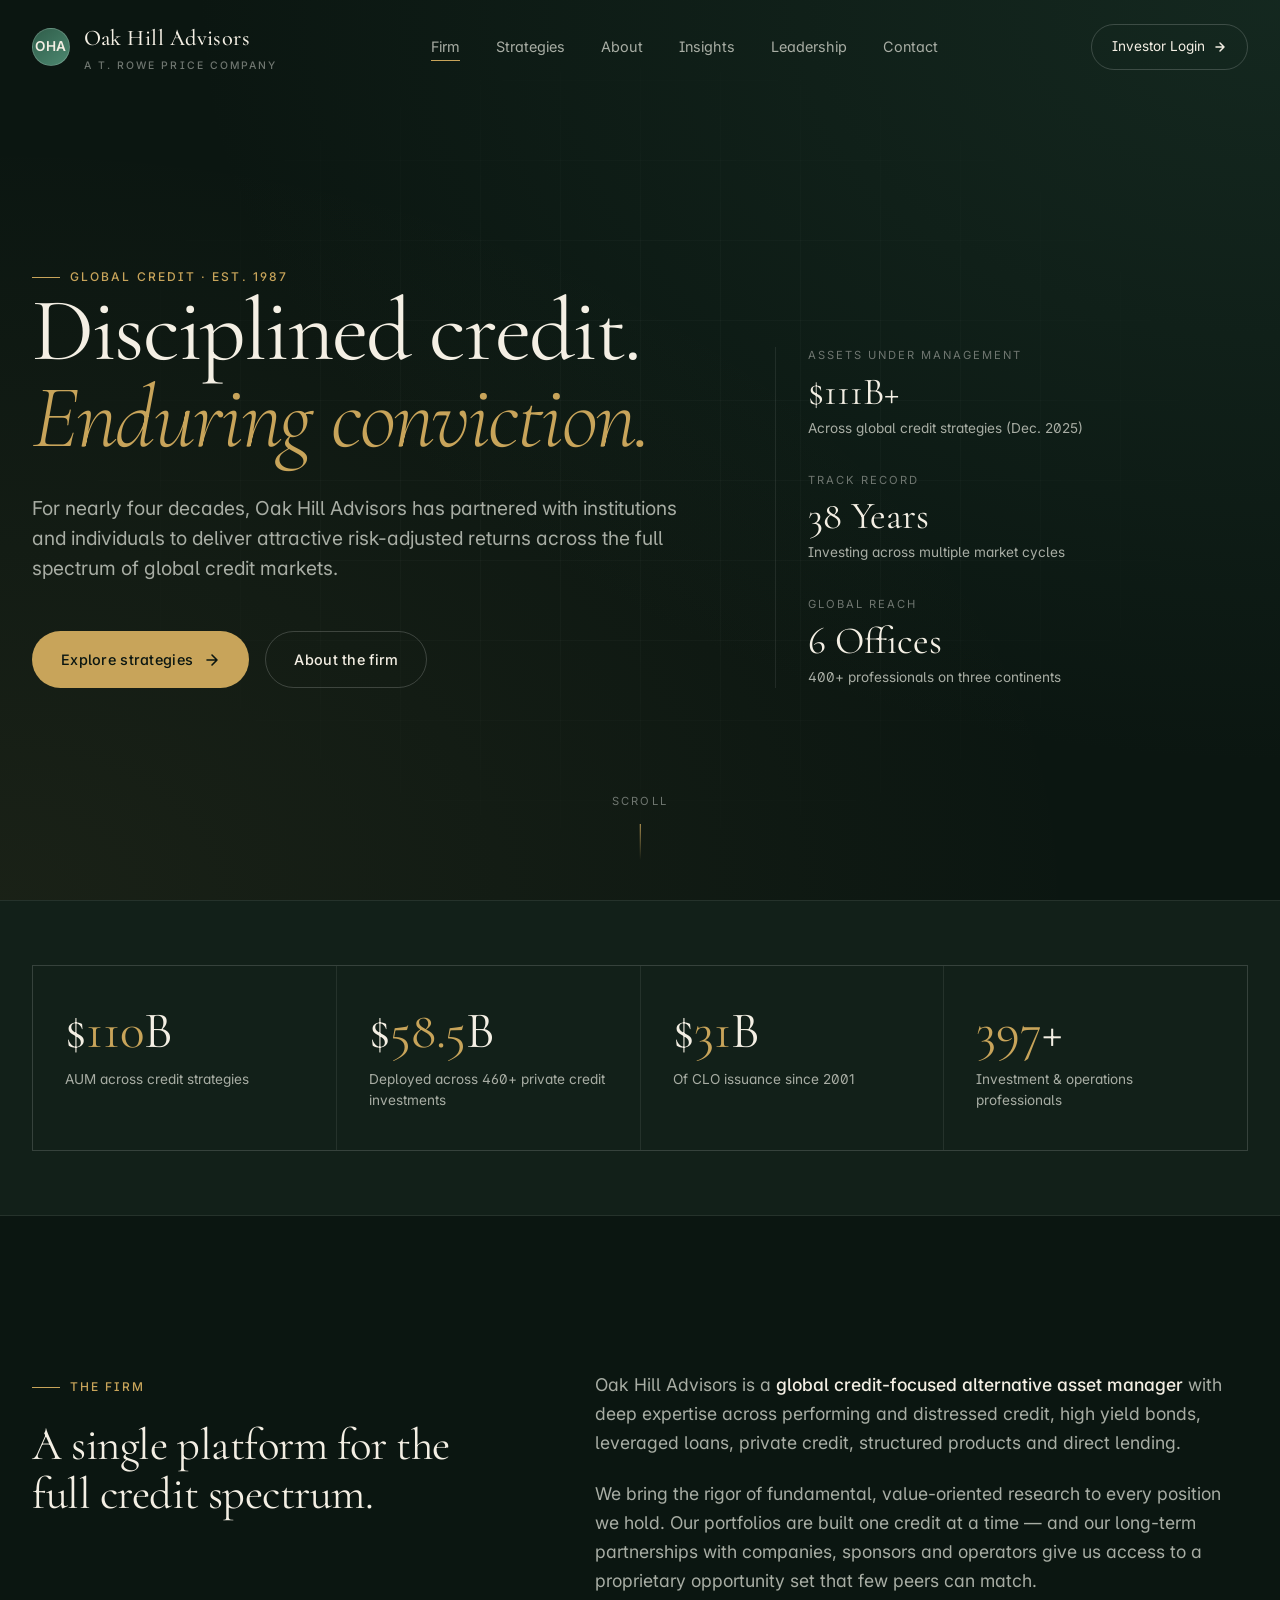
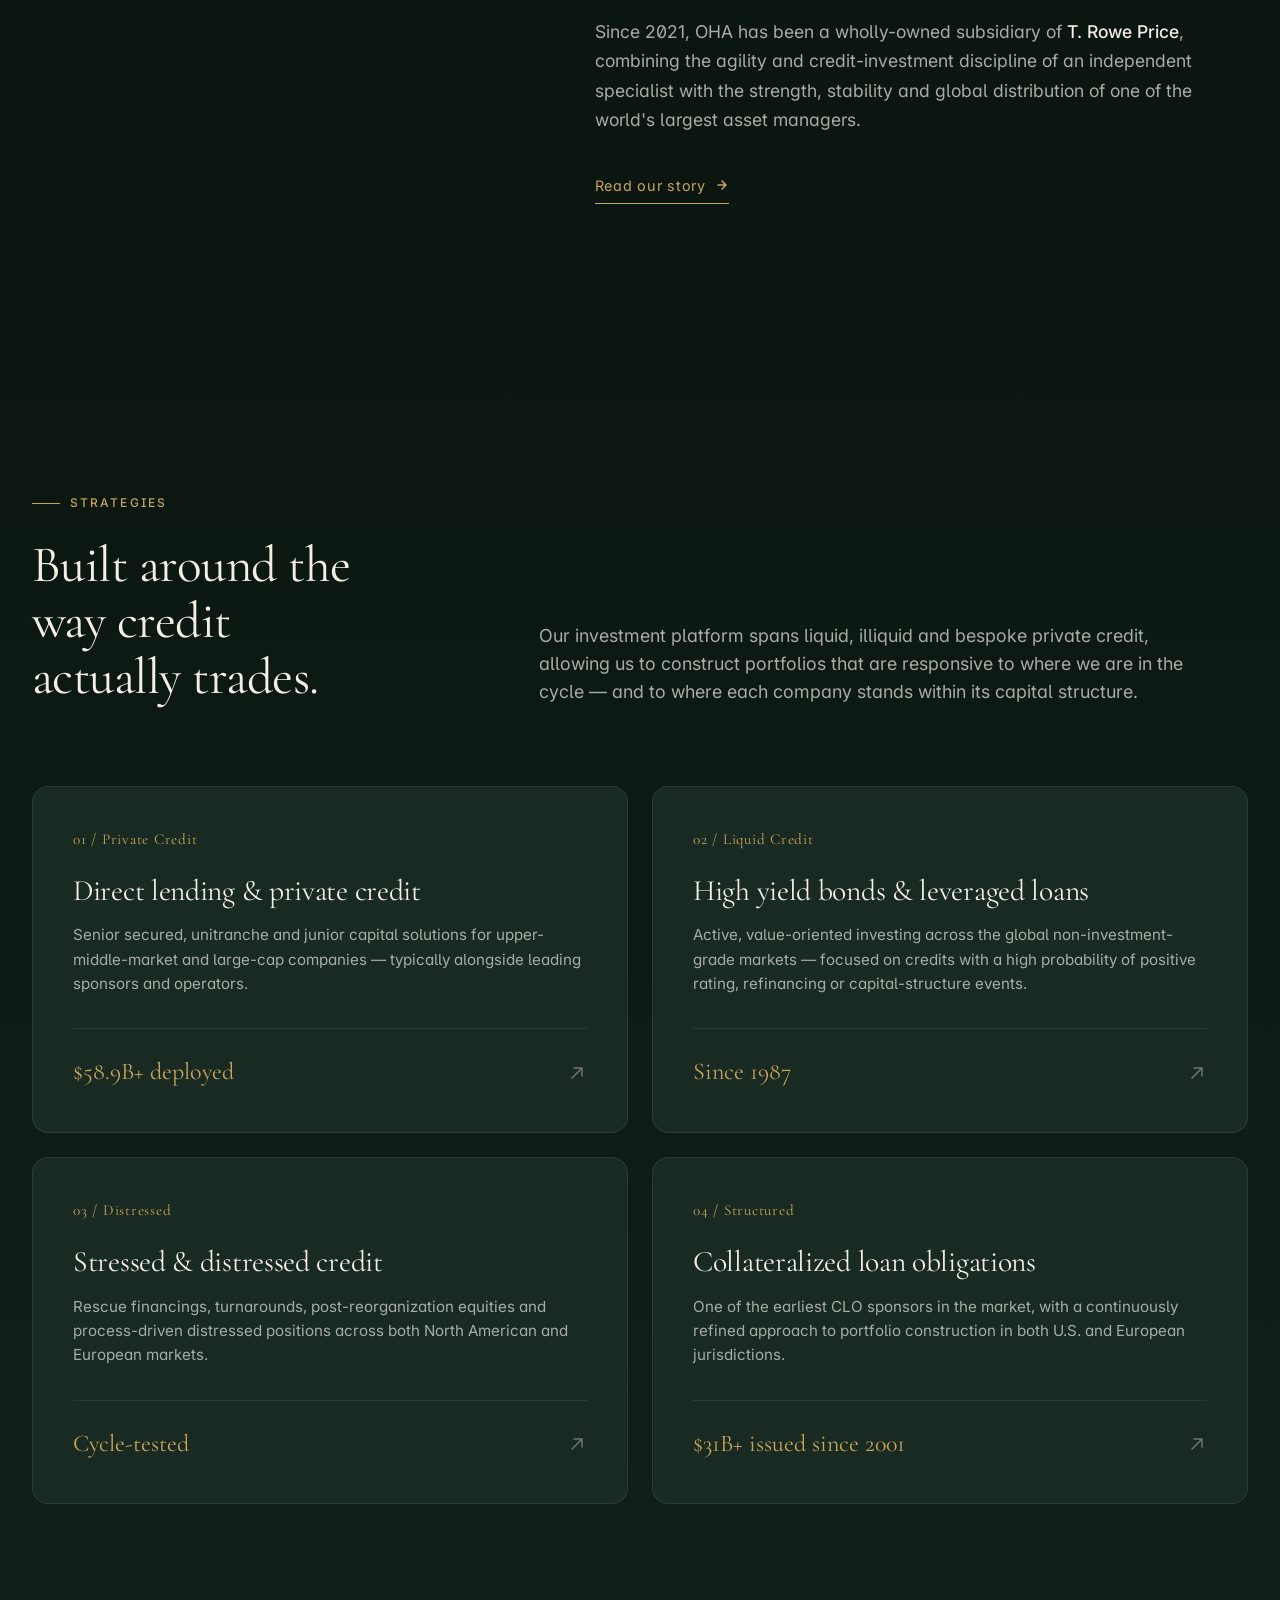
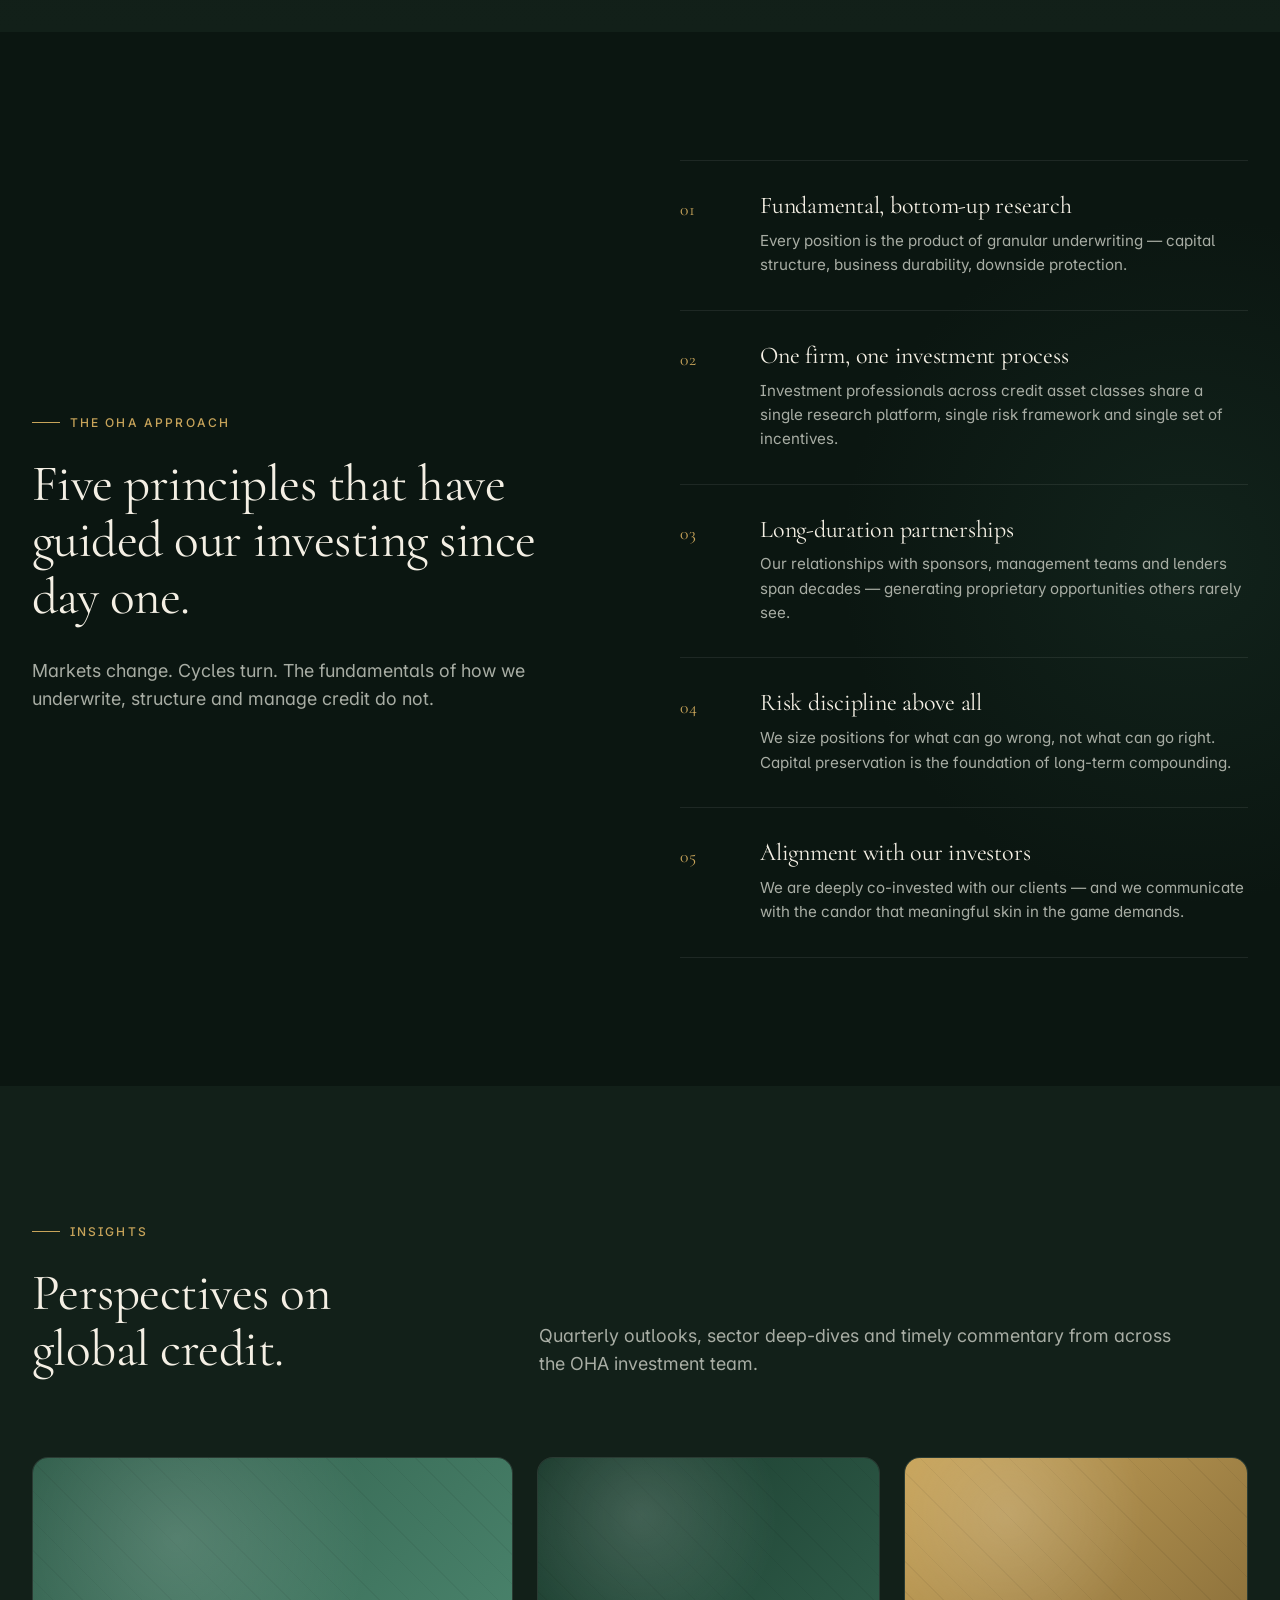
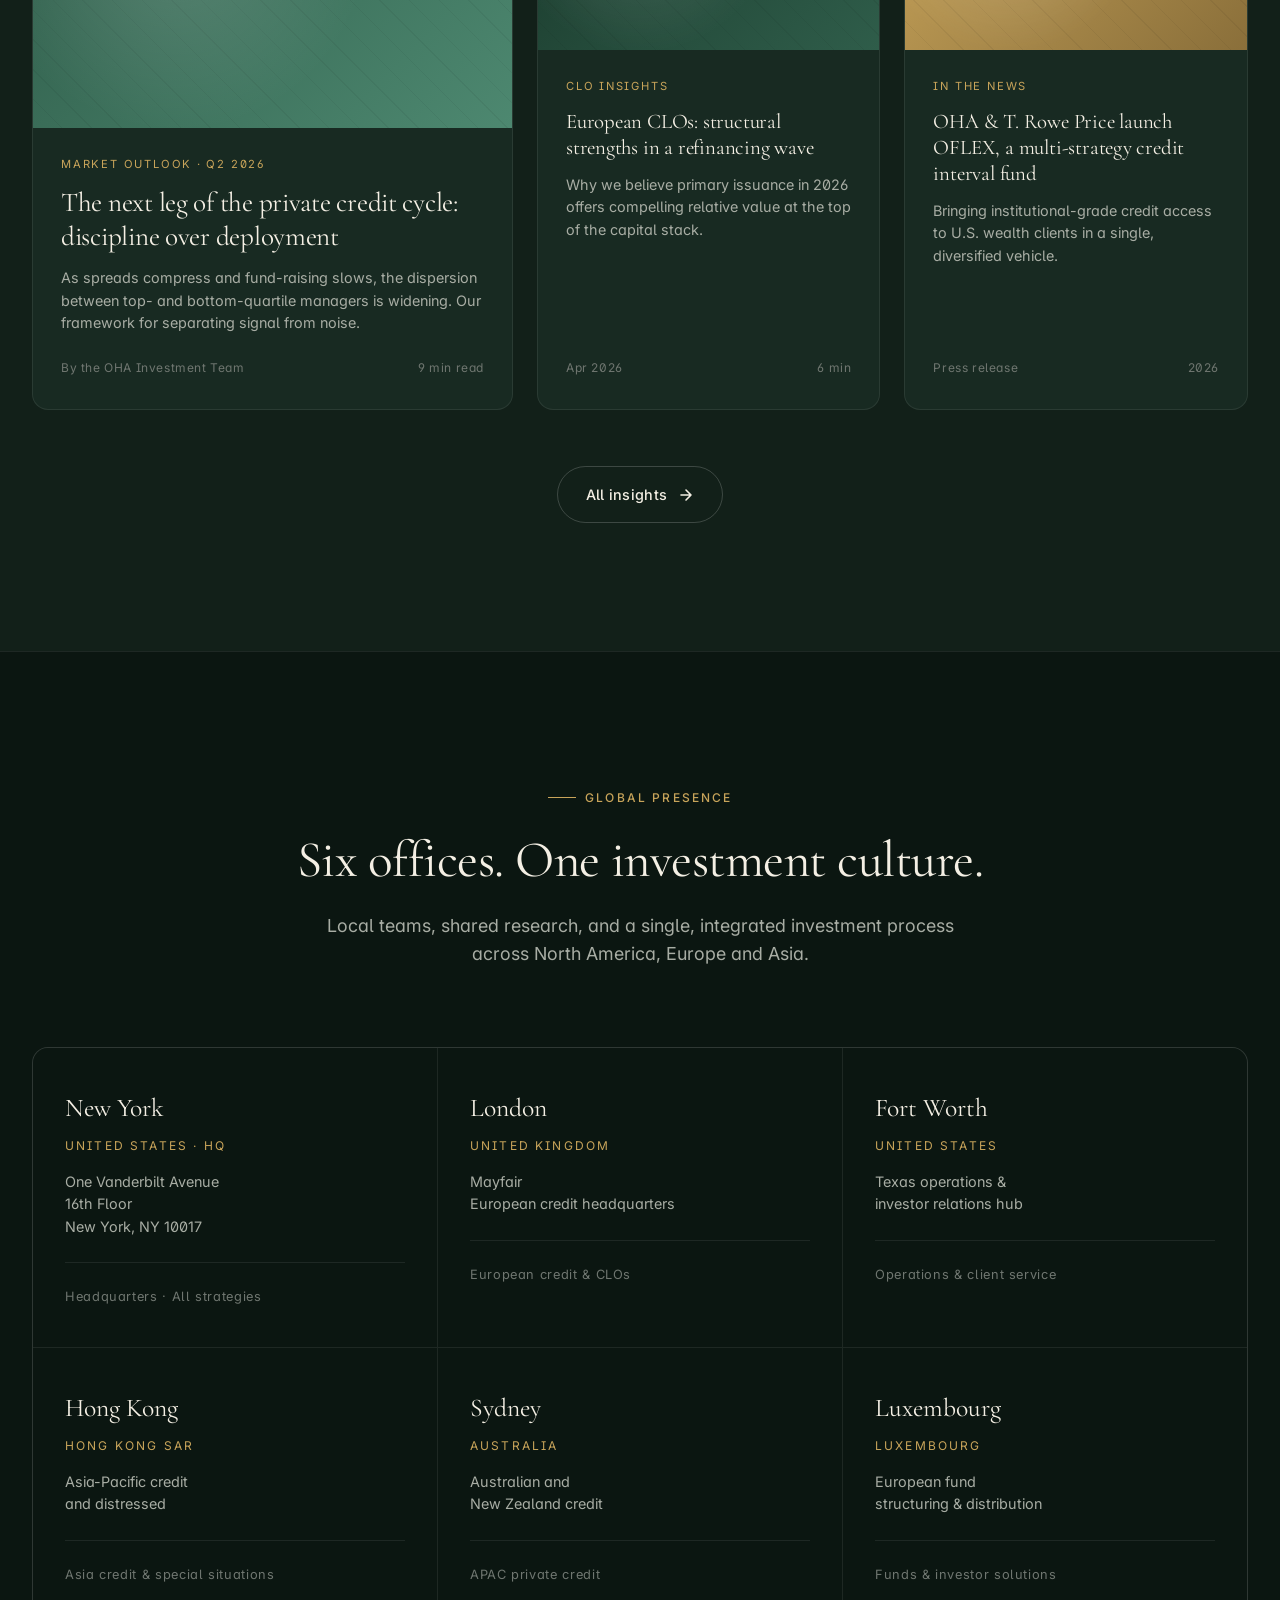
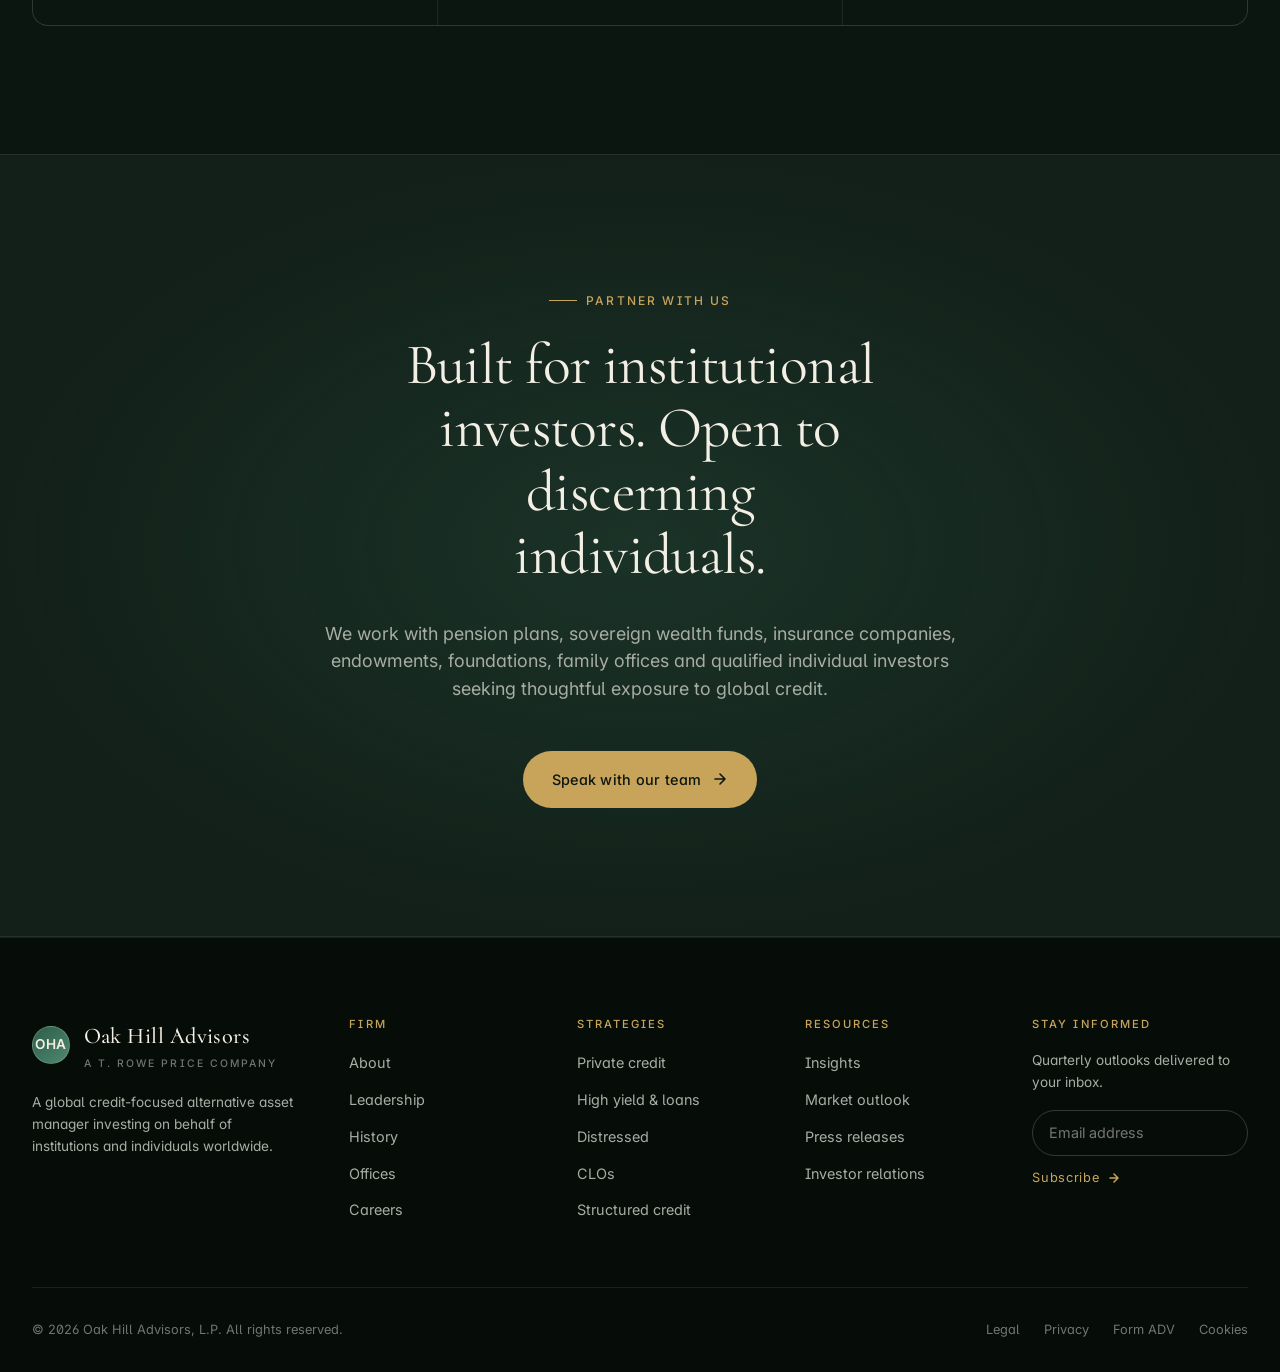
==== index.html @ a0505df0 "Redesign Oak Hill Advisors marketing site Concept redesign of oakhilladvisors.com benchmarked agains" ====
<!doctype html>
<html lang="en">
<head>
  <meta charset="utf-8" />
  <meta name="viewport" content="width=device-width, initial-scale=1" />
  <title>Oak Hill Advisors — A Global Credit-Focused Alternative Asset Manager</title>
  <meta name="description" content="Oak Hill Advisors is a leading global credit-focused alternative asset manager with $111B AUM and 35+ years of experience across private credit, high yield, leveraged loans, distressed debt and CLOs." />
  <meta name="theme-color" content="#0b1611" />

  <link rel="preconnect" href="https://fonts.googleapis.com" />
  <link rel="preconnect" href="https://fonts.gstatic.com" crossorigin />
  <link href="https://fonts.googleapis.com/css2?family=Cormorant+Garamond:ital,wght@0,300;0,400;0,500;1,300;1,400&family=Inter:wght@300;400;500;600&display=swap" rel="stylesheet" />
  <link rel="stylesheet" href="assets/css/styles.css" />
  <link rel="icon" type="image/svg+xml" href="data:image/svg+xml,%3Csvg xmlns='http://www.w3.org/2000/svg' viewBox='0 0 32 32'%3E%3Ccircle cx='16' cy='16' r='15' fill='%232f5d4a'/%3E%3Ctext x='16' y='21' text-anchor='middle' font-family='Georgia' font-size='13' fill='%23f4efe4'%3EO%3C/text%3E%3C/svg%3E" />
</head>
<body>

<!-- Header -->
<header class="site-header">
  <div class="container">
    <nav class="nav" aria-label="Primary">
      <a href="index.html" class="brand">
        <span class="brand-mark" aria-hidden="true"></span>
        <span class="brand-text">
          Oak Hill Advisors
          <small>A T. Rowe Price Company</small>
        </span>
      </a>

      <ul class="nav-links">
        <li><a href="index.html" class="active">Firm</a></li>
        <li><a href="strategies.html">Strategies</a></li>
        <li><a href="about.html">About</a></li>
        <li><a href="insights.html">Insights</a></li>
        <li><a href="about.html#leadership">Leadership</a></li>
        <li><a href="contact.html">Contact</a></li>
      </ul>

      <a href="contact.html" class="nav-cta">
        Investor Login
        <svg width="14" height="14" viewBox="0 0 14 14" fill="none" stroke="currentColor" stroke-width="1.5"><path d="M3 7h8M7 3l4 4-4 4" stroke-linecap="round" stroke-linejoin="round"/></svg>
      </a>

      <button class="nav-toggle" aria-label="Toggle navigation" aria-expanded="false">
        <span></span><span></span><span></span>
      </button>
    </nav>
  </div>
</header>

<!-- Hero -->
<section class="hero">
  <div class="container">
    <div class="hero-inner">
      <div>
        <span class="eyebrow reveal">Global Credit · Est. 1987</span>
        <h1 class="hero-headline reveal" style="--reveal-delay: 0.1s">
          Disciplined credit.<br/>
          <em>Enduring conviction.</em>
        </h1>
        <p class="hero-subhead reveal" style="--reveal-delay: 0.25s">
          For nearly four decades, Oak Hill Advisors has partnered with institutions and individuals to deliver attractive risk-adjusted returns across the full spectrum of global credit markets.
        </p>
        <div class="hero-actions reveal" style="--reveal-delay: 0.4s">
          <a href="strategies.html" class="btn btn-primary">
            Explore strategies
            <svg class="arrow" width="16" height="16" viewBox="0 0 16 16" fill="none" stroke="currentColor" stroke-width="1.6"><path d="M3 8h10M8 3l5 5-5 5" stroke-linecap="round" stroke-linejoin="round"/></svg>
          </a>
          <a href="about.html" class="btn btn-ghost">
            About the firm
          </a>
        </div>
      </div>

      <aside class="hero-meta reveal" style="--reveal-delay: 0.55s" aria-label="Firm at a glance">
        <div class="hero-meta-item">
          <div class="label">Assets under management</div>
          <div class="value">$<span data-count="111" data-decimals="0">111</span>B+</div>
          <div class="desc">Across global credit strategies (Dec. 2025)</div>
        </div>
        <div class="hero-meta-item">
          <div class="label">Track record</div>
          <div class="value"><span data-count="38" data-decimals="0">38</span> Years</div>
          <div class="desc">Investing across multiple market cycles</div>
        </div>
        <div class="hero-meta-item">
          <div class="label">Global reach</div>
          <div class="value"><span data-count="6" data-decimals="0">6</span> Offices</div>
          <div class="desc">400+ professionals on three continents</div>
        </div>
      </aside>
    </div>
  </div>

  <div class="hero-scroll" aria-hidden="true">Scroll</div>
</section>

<!-- Stats band -->
<section class="stats-band" aria-label="Key figures">
  <div class="container">
    <div class="stats-grid reveal">
      <div class="stat">
        <div class="num">$<span data-count="111">0</span>B</div>
        <div class="lbl">AUM across credit strategies</div>
      </div>
      <div class="stat">
        <div class="num">$<span data-count="58.9" data-decimals="1">0</span>B</div>
        <div class="lbl">Deployed across 460+ private credit investments</div>
      </div>
      <div class="stat">
        <div class="num">$<span data-count="31" data-decimals="0">0</span>B</div>
        <div class="lbl">Of CLO issuance since 2001</div>
      </div>
      <div class="stat">
        <div class="num"><span data-count="400" data-decimals="0">0</span>+</div>
        <div class="lbl">Investment & operations professionals</div>
      </div>
    </div>
  </div>
</section>

<!-- Intro -->
<section class="intro">
  <div class="container">
    <div class="intro-grid">
      <div class="reveal">
        <span class="eyebrow">The firm</span>
        <h2 style="margin-top: 1.5rem;">A single platform for the full credit spectrum.</h2>
      </div>
      <div class="intro-body reveal" style="--reveal-delay: 0.15s">
        <p>
          Oak Hill Advisors is a <strong>global credit-focused alternative asset manager</strong> with deep expertise across performing and distressed credit, high yield bonds, leveraged loans, private credit, structured products and direct lending.
        </p>
        <p>
          We bring the rigor of fundamental, value-oriented research to every position we hold. Our portfolios are built one credit at a time — and our long-term partnerships with companies, sponsors and operators give us access to a proprietary opportunity set that few peers can match.
        </p>
        <p>
          Since 2021, OHA has been a wholly-owned subsidiary of <strong>T. Rowe Price</strong>, combining the agility and credit-investment discipline of an independent specialist with the strength, stability and global distribution of one of the world's largest asset managers.
        </p>
        <a href="about.html" class="intro-link">
          Read our story
          <svg width="14" height="14" viewBox="0 0 14 14" fill="none" stroke="currentColor" stroke-width="1.6"><path d="M3 7h8M7 3l4 4-4 4" stroke-linecap="round" stroke-linejoin="round"/></svg>
        </a>
      </div>
    </div>
  </div>
</section>

<!-- Strategies -->
<section class="strategies" id="strategies">
  <div class="container">
    <div class="section-head">
      <div class="reveal">
        <span class="eyebrow">Strategies</span>
        <h2 style="margin-top: 1.5rem;">Built around the way credit actually trades.</h2>
      </div>
      <p class="lead reveal" style="--reveal-delay: 0.1s">
        Our investment platform spans liquid, illiquid and bespoke private credit, allowing us to construct portfolios that are responsive to where we are in the cycle — and to where each company stands within its capital structure.
      </p>
    </div>

    <div class="strategy-grid">
      <a href="strategies.html#private-credit" class="strategy-card reveal">
        <span class="index">01 / Private Credit</span>
        <h3>Direct lending & private credit</h3>
        <p>Senior secured, unitranche and junior capital solutions for upper-middle-market and large-cap companies — typically alongside leading sponsors and operators.</p>
        <div class="meta">
          <span class="figure">$58.9B+ deployed</span>
          <svg class="arrow-icon" width="20" height="20" viewBox="0 0 20 20" fill="none" stroke="currentColor" stroke-width="1.5"><path d="M5 15L15 5M7 5h8v8" stroke-linecap="round" stroke-linejoin="round"/></svg>
        </div>
      </a>

      <a href="strategies.html#high-yield" class="strategy-card reveal" style="--reveal-delay: 0.05s">
        <span class="index">02 / Liquid Credit</span>
        <h3>High yield bonds & leveraged loans</h3>
        <p>Active, value-oriented investing across the global non-investment-grade markets — focused on credits with a high probability of positive rating, refinancing or capital-structure events.</p>
        <div class="meta">
          <span class="figure">Since 1987</span>
          <svg class="arrow-icon" width="20" height="20" viewBox="0 0 20 20" fill="none" stroke="currentColor" stroke-width="1.5"><path d="M5 15L15 5M7 5h8v8" stroke-linecap="round" stroke-linejoin="round"/></svg>
        </div>
      </a>

      <a href="strategies.html#distressed" class="strategy-card reveal" style="--reveal-delay: 0.1s">
        <span class="index">03 / Distressed</span>
        <h3>Stressed & distressed credit</h3>
        <p>Rescue financings, turnarounds, post-reorganization equities and process-driven distressed positions across both North American and European markets.</p>
        <div class="meta">
          <span class="figure">Cycle-tested</span>
          <svg class="arrow-icon" width="20" height="20" viewBox="0 0 20 20" fill="none" stroke="currentColor" stroke-width="1.5"><path d="M5 15L15 5M7 5h8v8" stroke-linecap="round" stroke-linejoin="round"/></svg>
        </div>
      </a>

      <a href="strategies.html#clo" class="strategy-card reveal" style="--reveal-delay: 0.15s">
        <span class="index">04 / Structured</span>
        <h3>Collateralized loan obligations</h3>
        <p>One of the earliest CLO sponsors in the market, with a continuously refined approach to portfolio construction in both U.S. and European jurisdictions.</p>
        <div class="meta">
          <span class="figure">$31B+ issued since 2001</span>
          <svg class="arrow-icon" width="20" height="20" viewBox="0 0 20 20" fill="none" stroke="currentColor" stroke-width="1.5"><path d="M5 15L15 5M7 5h8v8" stroke-linecap="round" stroke-linejoin="round"/></svg>
        </div>
      </a>
    </div>
  </div>
</section>

<!-- Approach -->
<section class="approach">
  <div class="container">
    <div class="approach-grid">
      <div class="reveal">
        <span class="eyebrow">The OHA approach</span>
        <h2 style="margin-top: 1.5rem;">Five principles that have guided our investing since day one.</h2>
        <p class="lead" style="margin-top: 2rem;">
          Markets change. Cycles turn. The fundamentals of how we underwrite, structure and manage credit do not.
        </p>
      </div>

      <div class="principles reveal" style="--reveal-delay: 0.15s">
        <div class="principle">
          <span class="num">01</span>
          <div>
            <h4>Fundamental, bottom-up research</h4>
            <p>Every position is the product of granular underwriting — capital structure, business durability, downside protection.</p>
          </div>
        </div>
        <div class="principle">
          <span class="num">02</span>
          <div>
            <h4>One firm, one investment process</h4>
            <p>Investment professionals across credit asset classes share a single research platform, single risk framework and single set of incentives.</p>
          </div>
        </div>
        <div class="principle">
          <span class="num">03</span>
          <div>
            <h4>Long-duration partnerships</h4>
            <p>Our relationships with sponsors, management teams and lenders span decades — generating proprietary opportunities others rarely see.</p>
          </div>
        </div>
        <div class="principle">
          <span class="num">04</span>
          <div>
            <h4>Risk discipline above all</h4>
            <p>We size positions for what can go wrong, not what can go right. Capital preservation is the foundation of long-term compounding.</p>
          </div>
        </div>
        <div class="principle">
          <span class="num">05</span>
          <div>
            <h4>Alignment with our investors</h4>
            <p>We are deeply co-invested with our clients — and we communicate with the candor that meaningful skin in the game demands.</p>
          </div>
        </div>
      </div>
    </div>
  </div>
</section>

<!-- Insights -->
<section class="insights">
  <div class="container">
    <div class="section-head">
      <div class="reveal">
        <span class="eyebrow">Insights</span>
        <h2 style="margin-top: 1.5rem;">Perspectives on global credit.</h2>
      </div>
      <p class="lead reveal" style="--reveal-delay: 0.1s">
        Quarterly outlooks, sector deep-dives and timely commentary from across the OHA investment team.
      </p>
    </div>

    <div class="insights-grid">
      <article class="insight reveal">
        <div class="insight-img gradient-1"></div>
        <div class="insight-body">
          <span class="insight-tag">Market Outlook · Q2 2026</span>
          <h3>The next leg of the private credit cycle: discipline over deployment</h3>
          <p>As spreads compress and fund-raising slows, the dispersion between top- and bottom-quartile managers is widening. Our framework for separating signal from noise.</p>
          <div class="insight-meta">
            <span>By the OHA Investment Team</span>
            <span>9 min read</span>
          </div>
        </div>
      </article>

      <article class="insight reveal" style="--reveal-delay: 0.05s">
        <div class="insight-img gradient-2"></div>
        <div class="insight-body">
          <span class="insight-tag">CLO Insights</span>
          <h3>European CLOs: structural strengths in a refinancing wave</h3>
          <p>Why we believe primary issuance in 2026 offers compelling relative value at the top of the capital stack.</p>
          <div class="insight-meta">
            <span>Apr 2026</span>
            <span>6 min</span>
          </div>
        </div>
      </article>

      <article class="insight reveal" style="--reveal-delay: 0.1s">
        <div class="insight-img gradient-3"></div>
        <div class="insight-body">
          <span class="insight-tag">In the news</span>
          <h3>OHA &amp; T. Rowe Price launch OFLEX, a multi-strategy credit interval fund</h3>
          <p>Bringing institutional-grade credit access to U.S. wealth clients in a single, diversified vehicle.</p>
          <div class="insight-meta">
            <span>Press release</span>
            <span>2026</span>
          </div>
        </div>
      </article>
    </div>

    <div style="margin-top: 3.5rem; text-align: center;">
      <a href="insights.html" class="btn btn-ghost">
        All insights
        <svg class="arrow" width="16" height="16" viewBox="0 0 16 16" fill="none" stroke="currentColor" stroke-width="1.6"><path d="M3 8h10M8 3l5 5-5 5" stroke-linecap="round" stroke-linejoin="round"/></svg>
      </a>
    </div>
  </div>
</section>

<!-- Global presence -->
<section class="presence">
  <div class="container">
    <div class="presence-head reveal">
      <span class="eyebrow">Global presence</span>
      <h2 style="margin-top: 1.5rem;">Six offices. One investment culture.</h2>
      <p class="lead">
        Local teams, shared research, and a single, integrated investment process across North America, Europe and Asia.
      </p>
    </div>

    <div class="offices reveal">
      <div class="office">
        <div class="city">New York</div>
        <div class="country">United States · HQ</div>
        <div class="addr">One Vanderbilt Avenue<br/>16th Floor<br/>New York, NY 10017</div>
        <div class="role">Headquarters · All strategies</div>
      </div>
      <div class="office">
        <div class="city">London</div>
        <div class="country">United Kingdom</div>
        <div class="addr">Mayfair<br/>European credit headquarters</div>
        <div class="role">European credit & CLOs</div>
      </div>
      <div class="office">
        <div class="city">Fort Worth</div>
        <div class="country">United States</div>
        <div class="addr">Texas operations &<br/>investor relations hub</div>
        <div class="role">Operations & client service</div>
      </div>
      <div class="office">
        <div class="city">Hong Kong</div>
        <div class="country">Hong Kong SAR</div>
        <div class="addr">Asia-Pacific credit<br/>and distressed</div>
        <div class="role">Asia credit & special situations</div>
      </div>
      <div class="office">
        <div class="city">Sydney</div>
        <div class="country">Australia</div>
        <div class="addr">Australian and<br/>New Zealand credit</div>
        <div class="role">APAC private credit</div>
      </div>
      <div class="office">
        <div class="city">Luxembourg</div>
        <div class="country">Luxembourg</div>
        <div class="addr">European fund<br/>structuring & distribution</div>
        <div class="role">Funds & investor solutions</div>
      </div>
    </div>
  </div>
</section>

<!-- CTA -->
<section class="cta">
  <div class="container">
    <span class="eyebrow reveal">Partner with us</span>
    <h2 class="reveal" style="--reveal-delay: 0.1s; margin-top: 1.5rem;">Built for institutional investors. Open to discerning individuals.</h2>
    <p class="lead reveal" style="--reveal-delay: 0.2s">
      We work with pension plans, sovereign wealth funds, insurance companies, endowments, foundations, family offices and qualified individual investors seeking thoughtful exposure to global credit.
    </p>
    <div class="reveal" style="--reveal-delay: 0.3s">
      <a href="contact.html" class="btn btn-primary">
        Speak with our team
        <svg class="arrow" width="16" height="16" viewBox="0 0 16 16" fill="none" stroke="currentColor" stroke-width="1.6"><path d="M3 8h10M8 3l5 5-5 5" stroke-linecap="round" stroke-linejoin="round"/></svg>
      </a>
    </div>
  </div>
</section>

<!-- Footer -->
<footer class="site-footer">
  <div class="container">
    <div class="footer-grid">
      <div class="footer-brand">
        <a href="index.html" class="brand">
          <span class="brand-mark" aria-hidden="true"></span>
          <span class="brand-text">
            Oak Hill Advisors
            <small>A T. Rowe Price Company</small>
          </span>
        </a>
        <p>A global credit-focused alternative asset manager investing on behalf of institutions and individuals worldwide.</p>
      </div>

      <div class="footer-col">
        <h5>Firm</h5>
        <ul>
          <li><a href="about.html">About</a></li>
          <li><a href="about.html#leadership">Leadership</a></li>
          <li><a href="about.html#history">History</a></li>
          <li><a href="about.html#offices">Offices</a></li>
          <li><a href="contact.html#careers">Careers</a></li>
        </ul>
      </div>

      <div class="footer-col">
        <h5>Strategies</h5>
        <ul>
          <li><a href="strategies.html#private-credit">Private credit</a></li>
          <li><a href="strategies.html#high-yield">High yield &amp; loans</a></li>
          <li><a href="strategies.html#distressed">Distressed</a></li>
          <li><a href="strategies.html#clo">CLOs</a></li>
          <li><a href="strategies.html#structured">Structured credit</a></li>
        </ul>
      </div>

      <div class="footer-col">
        <h5>Resources</h5>
        <ul>
          <li><a href="insights.html">Insights</a></li>
          <li><a href="insights.html?filter=outlook">Market outlook</a></li>
          <li><a href="insights.html?filter=press">Press releases</a></li>
          <li><a href="contact.html">Investor relations</a></li>
        </ul>
      </div>

      <div class="footer-col footer-newsletter">
        <h5>Stay informed</h5>
        <p style="font-size: 0.85rem; color: var(--color-text-muted);">Quarterly outlooks delivered to your inbox.</p>
        <form onsubmit="event.preventDefault(); this.querySelector('button').textContent='Subscribed ✓';">
          <input type="email" placeholder="Email address" required />
          <button type="submit">
            Subscribe
            <svg width="14" height="14" viewBox="0 0 14 14" fill="none" stroke="currentColor" stroke-width="1.5"><path d="M3 7h8M7 3l4 4-4 4" stroke-linecap="round" stroke-linejoin="round"/></svg>
          </button>
        </form>
      </div>
    </div>

    <div class="footer-bottom">
      <div>© 2026 Oak Hill Advisors, L.P. All rights reserved.</div>
      <div class="legal">
        <a href="#">Legal</a>
        <a href="#">Privacy</a>
        <a href="#">Form ADV</a>
        <a href="#">Cookies</a>
      </div>
    </div>
  </div>
</footer>

<script src="assets/js/main.js"></script>
</body>
</html>
---- assets/css/styles.css ----
/* ============================================================
   Oak Hill Advisors — Redesign
   Sophisticated institutional credit asset manager
   ============================================================ */

:root {
  --color-bg: #0b1611;
  --color-bg-elevated: #122019;
  --color-surface: #182a22;
  --color-line: rgba(255, 255, 255, 0.08);
  --color-line-strong: rgba(255, 255, 255, 0.18);
  --color-text: #ecece4;
  --color-text-muted: #a8ada4;
  --color-text-subtle: #6f7670;
  --color-accent: #c8a45a;       /* warm gold */
  --color-accent-hover: #d9b870;
  --color-oak: #2f5d4a;           /* oak green */
  --color-oak-light: #4d8870;
  --color-cream: #f4efe4;
  --color-danger: #c45a4f;

  --font-serif: 'Cormorant Garamond', 'Times New Roman', Georgia, serif;
  --font-sans: 'Inter', -apple-system, BlinkMacSystemFont, 'Segoe UI', sans-serif;

  --radius-sm: 4px;
  --radius-md: 8px;
  --radius-lg: 16px;

  --container: 1280px;
  --container-narrow: 960px;

  --ease-out: cubic-bezier(0.16, 1, 0.3, 1);
  --ease-in-out: cubic-bezier(0.65, 0, 0.35, 1);

  --shadow-lg: 0 30px 60px -20px rgba(0, 0, 0, 0.6);
}

* { box-sizing: border-box; margin: 0; padding: 0; }

html { scroll-behavior: smooth; -webkit-text-size-adjust: 100%; }

body {
  font-family: var(--font-sans);
  font-size: 16px;
  line-height: 1.6;
  color: var(--color-text);
  background: var(--color-bg);
  font-feature-settings: 'ss01', 'ss02', 'cv11';
  text-rendering: optimizeLegibility;
  -webkit-font-smoothing: antialiased;
  -moz-osx-font-smoothing: grayscale;
}

img, svg, video { display: block; max-width: 100%; }
a { color: inherit; text-decoration: none; }
button { font: inherit; cursor: pointer; border: none; background: none; color: inherit; }
ul, ol { list-style: none; }

::selection { background: var(--color-accent); color: var(--color-bg); }

/* Typography */
h1, h2, h3, h4, h5 {
  font-family: var(--font-serif);
  font-weight: 400;
  letter-spacing: -0.01em;
  line-height: 1.1;
  color: var(--color-cream);
}

h1 { font-size: clamp(2.6rem, 6vw, 5.5rem); }
h2 { font-size: clamp(2rem, 4vw, 3.5rem); }
h3 { font-size: clamp(1.4rem, 2.2vw, 2rem); }
h4 { font-size: 1.25rem; }

.eyebrow {
  font-family: var(--font-sans);
  font-size: 0.75rem;
  letter-spacing: 0.18em;
  text-transform: uppercase;
  color: var(--color-accent);
  font-weight: 500;
  display: inline-flex;
  align-items: center;
  gap: 0.6rem;
}

.eyebrow::before {
  content: '';
  display: inline-block;
  width: 28px;
  height: 1px;
  background: var(--color-accent);
}

.lead {
  font-size: clamp(1.05rem, 1.4vw, 1.25rem);
  color: var(--color-text-muted);
  max-width: 60ch;
  line-height: 1.55;
}

/* Layout */
.container {
  width: 100%;
  max-width: var(--container);
  margin: 0 auto;
  padding: 0 2rem;
}

.container-narrow {
  max-width: var(--container-narrow);
  margin: 0 auto;
  padding: 0 2rem;
}

section { padding: clamp(5rem, 10vw, 9rem) 0; position: relative; }

/* ============================================================
   Header / Navigation
   ============================================================ */

.site-header {
  position: fixed;
  inset: 0 0 auto 0;
  z-index: 100;
  padding: 1.25rem 0;
  background: rgba(11, 22, 17, 0);
  backdrop-filter: blur(0);
  transition: background 0.3s var(--ease-out), backdrop-filter 0.3s var(--ease-out), padding 0.3s var(--ease-out), border-color 0.3s;
  border-bottom: 1px solid transparent;
}

.site-header.is-scrolled {
  background: rgba(11, 22, 17, 0.85);
  backdrop-filter: blur(16px);
  padding: 0.75rem 0;
  border-bottom-color: var(--color-line);
}

.nav {
  display: flex;
  align-items: center;
  justify-content: space-between;
  gap: 2rem;
}

.brand {
  display: flex;
  align-items: center;
  gap: 0.85rem;
  font-family: var(--font-serif);
  font-size: 1.4rem;
  letter-spacing: 0.02em;
  color: var(--color-cream);
}

.brand-mark {
  width: 38px; height: 38px;
  border-radius: 50%;
  background: linear-gradient(140deg, var(--color-oak) 0%, var(--color-oak-light) 100%);
  display: grid;
  place-items: center;
  font-weight: 600;
  font-family: var(--font-sans);
  font-size: 0.85rem;
  letter-spacing: 0.05em;
  color: var(--color-cream);
  border: 1px solid var(--color-line-strong);
}

.brand-mark::before {
  content: 'OHA';
}

.brand-text { font-weight: 500; }
.brand-text small {
  display: block;
  font-family: var(--font-sans);
  font-size: 0.65rem;
  letter-spacing: 0.2em;
  text-transform: uppercase;
  color: var(--color-text-subtle);
  margin-top: 2px;
}

.nav-links {
  display: flex;
  align-items: center;
  gap: 2.25rem;
}

.nav-links a {
  font-size: 0.9rem;
  color: var(--color-text-muted);
  transition: color 0.2s;
  position: relative;
  padding: 0.25rem 0;
}

.nav-links a:hover { color: var(--color-cream); }

.nav-links a.active::after,
.nav-links a:hover::after {
  content: '';
  position: absolute;
  inset: auto 0 -2px 0;
  height: 1px;
  background: var(--color-accent);
}

.nav-cta {
  display: inline-flex;
  align-items: center;
  gap: 0.5rem;
  padding: 0.7rem 1.25rem;
  border: 1px solid var(--color-line-strong);
  border-radius: 999px;
  font-size: 0.85rem;
  color: var(--color-cream);
  transition: all 0.25s var(--ease-out);
}

.nav-cta:hover {
  border-color: var(--color-accent);
  color: var(--color-accent);
}

.nav-toggle {
  display: none;
  width: 40px; height: 40px;
  border-radius: 4px;
  position: relative;
}

.nav-toggle span {
  position: absolute;
  left: 10px; right: 10px;
  height: 1px;
  background: var(--color-cream);
  transition: transform 0.3s var(--ease-out), opacity 0.3s;
}

.nav-toggle span:nth-child(1) { top: 14px; }
.nav-toggle span:nth-child(2) { top: 19px; }
.nav-toggle span:nth-child(3) { top: 24px; }

.nav-toggle.is-open span:nth-child(1) { transform: translateY(5px) rotate(45deg); }
.nav-toggle.is-open span:nth-child(2) { opacity: 0; }
.nav-toggle.is-open span:nth-child(3) { transform: translateY(-5px) rotate(-45deg); }

/* ============================================================
   Hero
   ============================================================ */

.hero {
  min-height: 100vh;
  display: flex;
  align-items: center;
  position: relative;
  overflow: hidden;
  padding: 9rem 0 6rem;
  background:
    radial-gradient(ellipse at top right, rgba(47, 93, 74, 0.25) 0%, transparent 60%),
    radial-gradient(ellipse at bottom left, rgba(200, 164, 90, 0.08) 0%, transparent 60%),
    var(--color-bg);
}

.hero::before {
  content: '';
  position: absolute;
  inset: 0;
  background-image:
    linear-gradient(rgba(255,255,255,0.025) 1px, transparent 1px),
    linear-gradient(90deg, rgba(255,255,255,0.025) 1px, transparent 1px);
  background-size: 80px 80px;
  mask-image: radial-gradient(ellipse at center, black 30%, transparent 70%);
  pointer-events: none;
}

.hero-inner {
  position: relative;
  z-index: 1;
  display: grid;
  grid-template-columns: 1.4fr 1fr;
  gap: 5rem;
  align-items: end;
}

.hero-headline {
  font-size: clamp(3rem, 7vw, 6.2rem);
  letter-spacing: -0.02em;
  line-height: 0.98;
}

.hero-headline em {
  font-style: italic;
  color: var(--color-accent);
  font-weight: 300;
}

.hero-subhead {
  margin-top: 2rem;
  font-size: clamp(1.05rem, 1.5vw, 1.3rem);
  color: var(--color-text-muted);
  max-width: 56ch;
  line-height: 1.55;
}

.hero-actions {
  margin-top: 3rem;
  display: flex;
  gap: 1rem;
  flex-wrap: wrap;
}

.btn {
  display: inline-flex;
  align-items: center;
  gap: 0.7rem;
  padding: 1rem 1.75rem;
  border-radius: 999px;
  font-size: 0.9rem;
  font-weight: 500;
  letter-spacing: 0.02em;
  transition: all 0.3s var(--ease-out);
  border: 1px solid transparent;
  white-space: nowrap;
}

.btn-primary {
  background: var(--color-accent);
  color: var(--color-bg);
}
.btn-primary:hover {
  background: var(--color-accent-hover);
  transform: translateY(-1px);
}

.btn-ghost {
  border-color: var(--color-line-strong);
  color: var(--color-cream);
}
.btn-ghost:hover {
  border-color: var(--color-cream);
  background: rgba(255,255,255,0.03);
}

.btn .arrow { transition: transform 0.3s var(--ease-out); }
.btn:hover .arrow { transform: translateX(4px); }

.hero-meta {
  border-left: 1px solid var(--color-line);
  padding-left: 2rem;
  display: flex;
  flex-direction: column;
  gap: 2rem;
}

.hero-meta-item .label {
  font-size: 0.7rem;
  letter-spacing: 0.18em;
  text-transform: uppercase;
  color: var(--color-text-subtle);
}

.hero-meta-item .value {
  font-family: var(--font-serif);
  font-size: 2.4rem;
  color: var(--color-cream);
  line-height: 1;
  margin-top: 0.5rem;
}

.hero-meta-item .desc {
  margin-top: 0.4rem;
  font-size: 0.85rem;
  color: var(--color-text-muted);
}

.hero-scroll {
  position: absolute;
  bottom: 2.5rem;
  left: 50%;
  transform: translateX(-50%);
  font-size: 0.7rem;
  letter-spacing: 0.2em;
  text-transform: uppercase;
  color: var(--color-text-subtle);
  display: flex;
  flex-direction: column;
  align-items: center;
  gap: 0.8rem;
}

.hero-scroll::after {
  content: '';
  width: 1px; height: 36px;
  background: linear-gradient(to bottom, var(--color-accent), transparent);
  animation: scroll-pulse 2.4s var(--ease-in-out) infinite;
}

@keyframes scroll-pulse {
  0%, 100% { opacity: 0.4; transform: scaleY(0.6); transform-origin: top; }
  50% { opacity: 1; transform: scaleY(1); }
}

/* ============================================================
   Section: Stats / Marquee
   ============================================================ */

.stats-band {
  border-top: 1px solid var(--color-line);
  border-bottom: 1px solid var(--color-line);
  padding: 4rem 0;
  background: var(--color-bg-elevated);
}

.stats-grid {
  display: grid;
  grid-template-columns: repeat(4, 1fr);
  gap: 1px;
  background: var(--color-line);
  border: 1px solid var(--color-line);
}

.stat {
  background: var(--color-bg-elevated);
  padding: 2.5rem 2rem;
}

.stat .num {
  font-family: var(--font-serif);
  font-size: clamp(2.4rem, 4vw, 3.6rem);
  color: var(--color-cream);
  line-height: 1;
}

.stat .num span { color: var(--color-accent); }

.stat .lbl {
  margin-top: 0.75rem;
  font-size: 0.85rem;
  color: var(--color-text-muted);
  line-height: 1.5;
}

/* ============================================================
   Section: Intro / About
   ============================================================ */

.intro {
  padding: clamp(6rem, 12vw, 10rem) 0;
}

.intro-grid {
  display: grid;
  grid-template-columns: 1fr 1.4fr;
  gap: 6rem;
  align-items: start;
}

.intro-grid h2 {
  font-size: clamp(2rem, 3.5vw, 3.2rem);
}

.intro-body p + p { margin-top: 1.4rem; }

.intro-body p {
  font-size: 1.1rem;
  color: var(--color-text-muted);
  line-height: 1.65;
}

.intro-body strong {
  color: var(--color-cream);
  font-weight: 500;
}

.intro-link {
  display: inline-flex;
  align-items: center;
  gap: 0.6rem;
  margin-top: 2.5rem;
  color: var(--color-accent);
  font-size: 0.9rem;
  letter-spacing: 0.05em;
  border-bottom: 1px solid var(--color-accent);
  padding-bottom: 0.4rem;
  transition: gap 0.3s var(--ease-out);
}

.intro-link:hover { gap: 1rem; }

/* ============================================================
   Section: Strategies
   ============================================================ */

.strategies {
  background: linear-gradient(180deg, var(--color-bg) 0%, var(--color-bg-elevated) 100%);
}

.section-head {
  display: grid;
  grid-template-columns: 1fr 1.6fr;
  gap: 4rem;
  align-items: end;
  margin-bottom: 5rem;
}

.section-head h2 { max-width: 14ch; }

.strategy-grid {
  display: grid;
  grid-template-columns: repeat(2, 1fr);
  gap: 1.5rem;
}

.strategy-card {
  position: relative;
  background: var(--color-surface);
  border: 1px solid var(--color-line);
  border-radius: var(--radius-lg);
  padding: 2.5rem;
  overflow: hidden;
  transition: all 0.4s var(--ease-out);
  cursor: pointer;
  min-height: 320px;
  display: flex;
  flex-direction: column;
}

.strategy-card::before {
  content: '';
  position: absolute;
  inset: 0;
  background: radial-gradient(circle at 100% 0%, rgba(200, 164, 90, 0.08) 0%, transparent 50%);
  opacity: 0;
  transition: opacity 0.4s;
  pointer-events: none;
}

.strategy-card:hover {
  border-color: var(--color-accent);
  transform: translateY(-4px);
  box-shadow: var(--shadow-lg);
}

.strategy-card:hover::before { opacity: 1; }

.strategy-card .index {
  font-family: var(--font-serif);
  color: var(--color-accent);
  font-size: 0.95rem;
  letter-spacing: 0.05em;
}

.strategy-card h3 {
  margin-top: 1.5rem;
  font-size: 1.85rem;
}

.strategy-card p {
  margin-top: 1rem;
  color: var(--color-text-muted);
  font-size: 0.95rem;
  line-height: 1.6;
  flex: 1;
}

.strategy-card .meta {
  margin-top: 2rem;
  padding-top: 1.5rem;
  border-top: 1px solid var(--color-line);
  display: flex;
  justify-content: space-between;
  align-items: center;
  font-size: 0.8rem;
  letter-spacing: 0.08em;
  text-transform: uppercase;
  color: var(--color-text-subtle);
}

.strategy-card .meta .figure {
  color: var(--color-accent);
  font-family: var(--font-serif);
  font-size: 1.5rem;
  text-transform: none;
  letter-spacing: 0;
}

.strategy-card .arrow-icon {
  transition: transform 0.3s var(--ease-out);
}

.strategy-card:hover .arrow-icon { transform: translate(4px, -4px); }

/* ============================================================
   Section: Approach
   ============================================================ */

.approach {
  background: var(--color-bg);
  position: relative;
  overflow: hidden;
}

.approach::after {
  content: '';
  position: absolute;
  top: 50%; right: -20%;
  transform: translateY(-50%);
  width: 700px; height: 700px;
  background: radial-gradient(circle, rgba(47, 93, 74, 0.18) 0%, transparent 70%);
  pointer-events: none;
}

.approach-grid {
  position: relative;
  z-index: 1;
  display: grid;
  grid-template-columns: 1fr 1fr;
  gap: 5rem;
  align-items: center;
}

.principles { display: flex; flex-direction: column; gap: 0; }

.principle {
  border-top: 1px solid var(--color-line);
  padding: 2rem 0;
  display: grid;
  grid-template-columns: 56px 1fr;
  gap: 1.5rem;
  transition: padding 0.3s var(--ease-out);
  cursor: default;
}

.principle:last-child { border-bottom: 1px solid var(--color-line); }

.principle:hover { padding-left: 0.5rem; }

.principle .num {
  font-family: var(--font-serif);
  color: var(--color-accent);
  font-size: 1.1rem;
  letter-spacing: 0.05em;
  padding-top: 0.2rem;
}

.principle h4 {
  font-family: var(--font-serif);
  font-size: 1.5rem;
  font-weight: 400;
  margin-bottom: 0.6rem;
}

.principle p {
  color: var(--color-text-muted);
  font-size: 0.95rem;
  line-height: 1.6;
}

/* ============================================================
   Section: Insights
   ============================================================ */

.insights {
  background: var(--color-bg-elevated);
}

.insights-grid {
  display: grid;
  grid-template-columns: 1.4fr 1fr 1fr;
  gap: 1.5rem;
}

.insight {
  background: var(--color-surface);
  border: 1px solid var(--color-line);
  border-radius: var(--radius-lg);
  overflow: hidden;
  transition: all 0.3s var(--ease-out);
  display: flex;
  flex-direction: column;
}

.insight:hover {
  border-color: var(--color-line-strong);
  transform: translateY(-3px);
}

.insight-img {
  aspect-ratio: 16/9;
  background: var(--color-oak);
  position: relative;
  overflow: hidden;
}

.insight-img.gradient-1 { background: linear-gradient(135deg, #2f5d4a 0%, #4d8870 100%); }
.insight-img.gradient-2 { background: linear-gradient(135deg, #1a3a2c 0%, #2f5d4a 100%); }
.insight-img.gradient-3 { background: linear-gradient(135deg, #c8a45a 0%, #8a6f3a 100%); }
.insight-img.gradient-4 { background: linear-gradient(135deg, #2a3935 0%, #1a2620 100%); }

.insight-img::after {
  content: '';
  position: absolute;
  inset: 0;
  background:
    radial-gradient(circle at 30% 30%, rgba(255,255,255,0.15) 0%, transparent 50%),
    repeating-linear-gradient(45deg, transparent 0 20px, rgba(0,0,0,0.05) 20px 21px);
}

.insight-body { padding: 1.75rem 1.75rem 2rem; flex: 1; display: flex; flex-direction: column; }

.insight-tag {
  font-size: 0.7rem;
  letter-spacing: 0.16em;
  text-transform: uppercase;
  color: var(--color-accent);
}

.insight h3 {
  font-size: 1.3rem;
  margin-top: 0.8rem;
  line-height: 1.25;
}

.insight:first-child h3 { font-size: 1.7rem; }

.insight p {
  color: var(--color-text-muted);
  font-size: 0.9rem;
  margin-top: 0.8rem;
  line-height: 1.55;
  flex: 1;
}

.insight-meta {
  margin-top: 1.5rem;
  display: flex;
  justify-content: space-between;
  font-size: 0.75rem;
  color: var(--color-text-subtle);
  letter-spacing: 0.05em;
}

/* ============================================================
   Section: Global Presence
   ============================================================ */

.presence {
  background: var(--color-bg);
  border-top: 1px solid var(--color-line);
}

.presence-head {
  text-align: center;
  margin-bottom: 5rem;
  max-width: 720px;
  margin-left: auto;
  margin-right: auto;
}

.presence-head .lead { margin: 1.5rem auto 0; }

.offices {
  display: grid;
  grid-template-columns: repeat(3, 1fr);
  gap: 1px;
  background: var(--color-line);
  border: 1px solid var(--color-line);
  border-radius: var(--radius-lg);
  overflow: hidden;
}

.office {
  background: var(--color-bg);
  padding: 2.5rem 2rem;
  transition: background 0.3s;
}

.office:hover { background: var(--color-bg-elevated); }

.office .city {
  font-family: var(--font-serif);
  font-size: 1.6rem;
  color: var(--color-cream);
}

.office .country {
  font-size: 0.75rem;
  letter-spacing: 0.18em;
  text-transform: uppercase;
  color: var(--color-accent);
  margin-top: 0.4rem;
}

.office .addr {
  margin-top: 1rem;
  font-size: 0.9rem;
  color: var(--color-text-muted);
  line-height: 1.55;
}

.office .role {
  margin-top: 1.5rem;
  padding-top: 1.5rem;
  border-top: 1px solid var(--color-line);
  font-size: 0.8rem;
  color: var(--color-text-subtle);
  letter-spacing: 0.05em;
}

/* ============================================================
   Section: CTA
   ============================================================ */

.cta {
  background:
    radial-gradient(ellipse at center, rgba(47, 93, 74, 0.3) 0%, transparent 70%),
    var(--color-bg-elevated);
  text-align: center;
  border-top: 1px solid var(--color-line);
  border-bottom: 1px solid var(--color-line);
}

.cta h2 {
  max-width: 18ch;
  margin: 0 auto;
  font-size: clamp(2.2rem, 4.5vw, 4rem);
}

.cta .lead { margin: 2rem auto 3rem; }

/* ============================================================
   Footer
   ============================================================ */

.site-footer {
  background: #060d09;
  padding: 5rem 0 2rem;
  border-top: 1px solid var(--color-line);
}

.footer-grid {
  display: grid;
  grid-template-columns: 1.5fr 1fr 1fr 1fr 1.2fr;
  gap: 3rem;
  margin-bottom: 4rem;
}

.footer-brand .brand { margin-bottom: 1.25rem; }
.footer-brand p {
  font-size: 0.85rem;
  color: var(--color-text-muted);
  line-height: 1.6;
  max-width: 32ch;
}

.footer-col h5 {
  font-family: var(--font-sans);
  font-size: 0.7rem;
  letter-spacing: 0.18em;
  text-transform: uppercase;
  color: var(--color-accent);
  margin-bottom: 1.25rem;
  font-weight: 500;
}

.footer-col ul { display: flex; flex-direction: column; gap: 0.7rem; }

.footer-col a {
  font-size: 0.9rem;
  color: var(--color-text-muted);
  transition: color 0.2s;
}
.footer-col a:hover { color: var(--color-cream); }

.footer-newsletter input {
  width: 100%;
  padding: 0.85rem 1rem;
  background: transparent;
  border: 1px solid var(--color-line-strong);
  border-radius: 999px;
  color: var(--color-cream);
  font-family: inherit;
  font-size: 0.9rem;
  margin-top: 1rem;
}
.footer-newsletter input:focus {
  outline: none;
  border-color: var(--color-accent);
}

.footer-newsletter button {
  margin-top: 0.75rem;
  font-size: 0.8rem;
  letter-spacing: 0.05em;
  color: var(--color-accent);
  display: inline-flex;
  align-items: center;
  gap: 0.5rem;
  transition: gap 0.3s;
}
.footer-newsletter button:hover { gap: 0.85rem; }

.footer-bottom {
  padding-top: 2rem;
  border-top: 1px solid var(--color-line);
  display: flex;
  justify-content: space-between;
  align-items: center;
  flex-wrap: wrap;
  gap: 1rem;
  font-size: 0.8rem;
  color: var(--color-text-subtle);
}

.footer-bottom .legal { display: flex; gap: 1.5rem; }
.footer-bottom .legal a:hover { color: var(--color-cream); }

/* ============================================================
   Reveal animations
   ============================================================ */

.reveal {
  opacity: 0;
  transform: translateY(28px);
  transition: opacity 0.9s var(--ease-out), transform 0.9s var(--ease-out);
  transition-delay: var(--reveal-delay, 0s);
}

.reveal.is-visible {
  opacity: 1;
  transform: none;
}

/* ============================================================
   Sub-page (about, strategies, insights, contact)
   ============================================================ */

.page-hero {
  padding: 11rem 0 5rem;
  border-bottom: 1px solid var(--color-line);
  background:
    radial-gradient(ellipse at top right, rgba(47, 93, 74, 0.2) 0%, transparent 60%),
    var(--color-bg);
}

.page-hero .eyebrow { margin-bottom: 1.5rem; }

.page-hero h1 {
  font-size: clamp(2.4rem, 5vw, 4.5rem);
  max-width: 18ch;
}

.page-hero .lead { margin-top: 2rem; max-width: 56ch; }

.breadcrumbs {
  font-size: 0.8rem;
  letter-spacing: 0.05em;
  color: var(--color-text-subtle);
  margin-bottom: 2.5rem;
}
.breadcrumbs a { color: var(--color-text-muted); }
.breadcrumbs a:hover { color: var(--color-accent); }

/* Strategy detail blocks */
.strategy-detail {
  display: grid;
  grid-template-columns: 1fr 1.6fr;
  gap: 5rem;
  padding: 5rem 0;
  border-bottom: 1px solid var(--color-line);
  align-items: start;
}

.strategy-detail:last-of-type { border-bottom: none; }

.strategy-detail h2 { font-size: clamp(1.8rem, 3vw, 2.6rem); }

.strategy-detail .stats-mini {
  display: flex;
  gap: 2.5rem;
  margin-top: 2.5rem;
  padding-top: 2rem;
  border-top: 1px solid var(--color-line);
}

.stat-mini .num {
  font-family: var(--font-serif);
  font-size: 2rem;
  color: var(--color-accent);
}
.stat-mini .lbl {
  font-size: 0.75rem;
  letter-spacing: 0.12em;
  text-transform: uppercase;
  color: var(--color-text-subtle);
  margin-top: 0.4rem;
}

.strategy-detail-body p + p { margin-top: 1.2rem; }

.strategy-detail-body ul {
  margin-top: 2rem;
  display: grid;
  grid-template-columns: repeat(2, 1fr);
  gap: 1rem 2rem;
}

.strategy-detail-body li {
  position: relative;
  padding-left: 1.5rem;
  color: var(--color-text-muted);
  font-size: 0.95rem;
}

.strategy-detail-body li::before {
  content: '';
  position: absolute;
  left: 0; top: 0.7em;
  width: 8px; height: 1px;
  background: var(--color-accent);
}

/* Leadership */
.leaders {
  display: grid;
  grid-template-columns: repeat(4, 1fr);
  gap: 2rem;
}

.leader {
  text-align: left;
}

.leader-img {
  aspect-ratio: 3/4;
  background: linear-gradient(160deg, var(--color-oak) 0%, var(--color-oak-light) 100%);
  border-radius: var(--radius-md);
  margin-bottom: 1.25rem;
  position: relative;
  overflow: hidden;
}

.leader-img::after {
  content: '';
  position: absolute;
  inset: 0;
  background: linear-gradient(180deg, transparent 50%, rgba(0,0,0,0.5) 100%);
}

.leader-img .initials {
  position: absolute;
  inset: 0;
  display: grid;
  place-items: center;
  font-family: var(--font-serif);
  font-size: 3.5rem;
  color: var(--color-cream);
  opacity: 0.7;
}

.leader h4 { font-size: 1.2rem; }
.leader .title {
  font-size: 0.85rem;
  color: var(--color-text-muted);
  margin-top: 0.3rem;
}

/* Timeline */
.timeline {
  position: relative;
  padding-left: 2rem;
  border-left: 1px solid var(--color-line);
  display: flex;
  flex-direction: column;
  gap: 3rem;
}

.timeline-item { position: relative; }
.timeline-item::before {
  content: '';
  position: absolute;
  left: -2.4rem; top: 0.5rem;
  width: 9px; height: 9px;
  border-radius: 50%;
  background: var(--color-accent);
}

.timeline-year {
  font-family: var(--font-serif);
  font-size: 1.5rem;
  color: var(--color-accent);
}

.timeline-item h4 { margin-top: 0.3rem; }
.timeline-item p { color: var(--color-text-muted); margin-top: 0.5rem; max-width: 60ch; }

/* Insights grid (page) */
.insights-list {
  display: grid;
  grid-template-columns: repeat(3, 1fr);
  gap: 2rem;
}

.insights-filters {
  display: flex;
  gap: 0.75rem;
  flex-wrap: wrap;
  margin-bottom: 3rem;
}

.filter-chip {
  padding: 0.6rem 1.1rem;
  border: 1px solid var(--color-line-strong);
  border-radius: 999px;
  font-size: 0.85rem;
  color: var(--color-text-muted);
  transition: all 0.2s;
}

.filter-chip:hover { color: var(--color-cream); border-color: var(--color-cream); }
.filter-chip.active {
  background: var(--color-accent);
  border-color: var(--color-accent);
  color: var(--color-bg);
}

/* Contact */
.contact-grid {
  display: grid;
  grid-template-columns: 1fr 1.2fr;
  gap: 5rem;
  align-items: start;
}

.contact-form {
  background: var(--color-surface);
  border: 1px solid var(--color-line);
  border-radius: var(--radius-lg);
  padding: 3rem;
}

.field { margin-bottom: 1.5rem; }
.field label {
  display: block;
  font-size: 0.75rem;
  letter-spacing: 0.12em;
  text-transform: uppercase;
  color: var(--color-text-subtle);
  margin-bottom: 0.6rem;
}
.field input, .field select, .field textarea {
  width: 100%;
  padding: 0.9rem 1rem;
  background: var(--color-bg);
  border: 1px solid var(--color-line);
  border-radius: var(--radius-md);
  color: var(--color-cream);
  font-family: inherit;
  font-size: 0.95rem;
  transition: border-color 0.2s;
}
.field input:focus, .field select:focus, .field textarea:focus {
  outline: none;
  border-color: var(--color-accent);
}
.field textarea { min-height: 140px; resize: vertical; }

.field-row { display: grid; grid-template-columns: 1fr 1fr; gap: 1.5rem; }

.contact-info dl { display: grid; gap: 2rem; }
.contact-info dt {
  font-size: 0.7rem;
  letter-spacing: 0.18em;
  text-transform: uppercase;
  color: var(--color-accent);
  margin-bottom: 0.5rem;
}
.contact-info dd {
  font-family: var(--font-serif);
  font-size: 1.4rem;
  color: var(--color-cream);
  line-height: 1.4;
}
.contact-info dd small {
  display: block;
  font-family: var(--font-sans);
  font-size: 0.85rem;
  color: var(--color-text-muted);
  margin-top: 0.4rem;
}

/* ============================================================
   Responsive
   ============================================================ */

@media (max-width: 980px) {
  .nav-links, .nav-cta { display: none; }
  .nav-toggle { display: block; }

  .nav-links.is-open {
    display: flex;
    position: fixed;
    inset: 70px 0 0 0;
    flex-direction: column;
    background: var(--color-bg);
    padding: 3rem 2rem;
    gap: 1.5rem;
    align-items: flex-start;
  }
  .nav-links.is-open a { font-size: 1.4rem; color: var(--color-cream); }

  .hero-inner { grid-template-columns: 1fr; gap: 3rem; }
  .hero-meta { border-left: none; border-top: 1px solid var(--color-line); padding: 2rem 0 0; flex-direction: row; flex-wrap: wrap; gap: 2rem; }

  .stats-grid { grid-template-columns: repeat(2, 1fr); }
  .intro-grid { grid-template-columns: 1fr; gap: 2.5rem; }
  .section-head { grid-template-columns: 1fr; gap: 1.5rem; }
  .strategy-grid { grid-template-columns: 1fr; }
  .approach-grid { grid-template-columns: 1fr; gap: 3rem; }
  .insights-grid { grid-template-columns: 1fr; }
  .insights-list { grid-template-columns: 1fr; }
  .offices { grid-template-columns: 1fr; }
  .footer-grid { grid-template-columns: 1fr 1fr; gap: 2.5rem; }
  .leaders { grid-template-columns: repeat(2, 1fr); }
  .strategy-detail { grid-template-columns: 1fr; gap: 2rem; }
  .strategy-detail-body ul { grid-template-columns: 1fr; }
  .contact-grid { grid-template-columns: 1fr; gap: 3rem; }
  .field-row { grid-template-columns: 1fr; }
}

@media (max-width: 540px) {
  .container, .container-narrow { padding: 0 1.25rem; }
  .footer-grid { grid-template-columns: 1fr; }
  .stats-grid { grid-template-columns: 1fr; }
  .stat { padding: 2rem 1.5rem; }
  .strategy-card { padding: 2rem 1.5rem; }
  .contact-form { padding: 2rem 1.5rem; }
  .footer-bottom { flex-direction: column; align-items: flex-start; }
}

@media (prefers-reduced-motion: reduce) {
  *, *::before, *::after {
    animation-duration: 0.001ms !important;
    transition-duration: 0.001ms !important;
  }
  .reveal { opacity: 1; transform: none; }
}
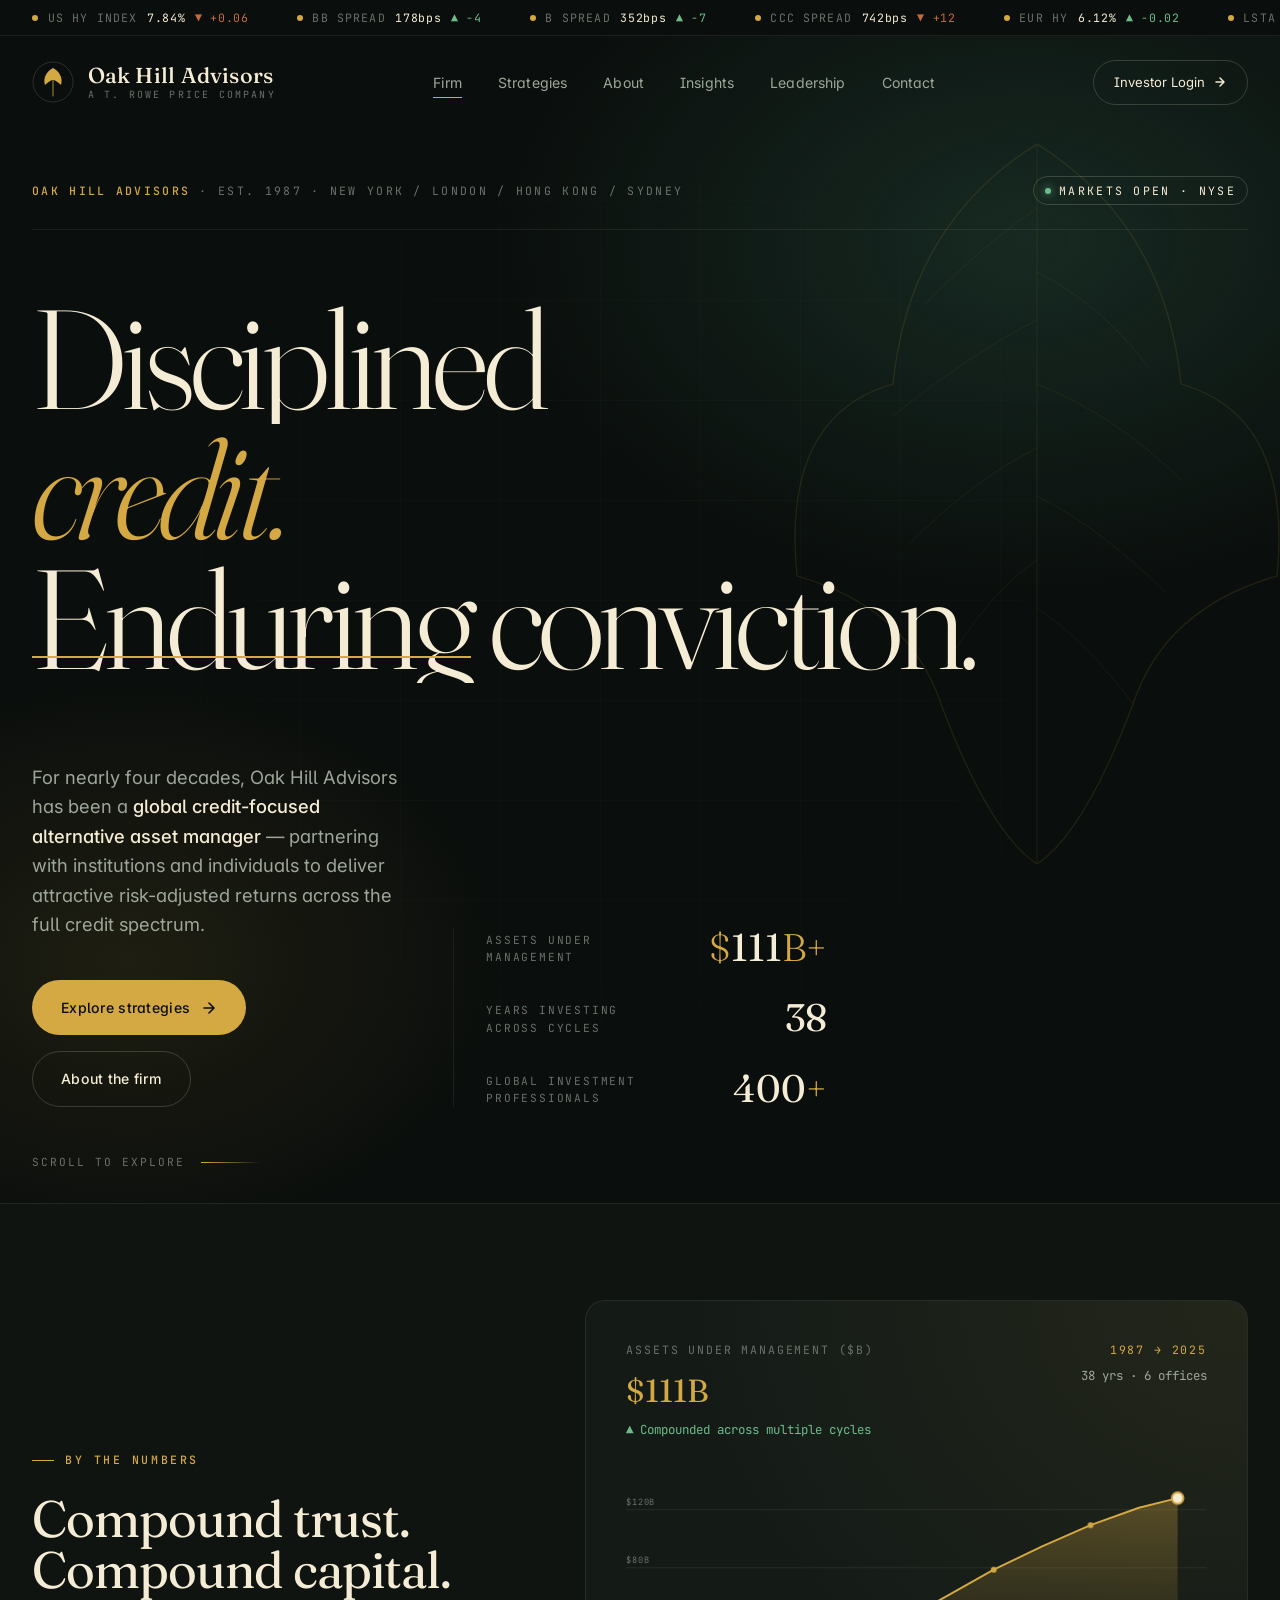
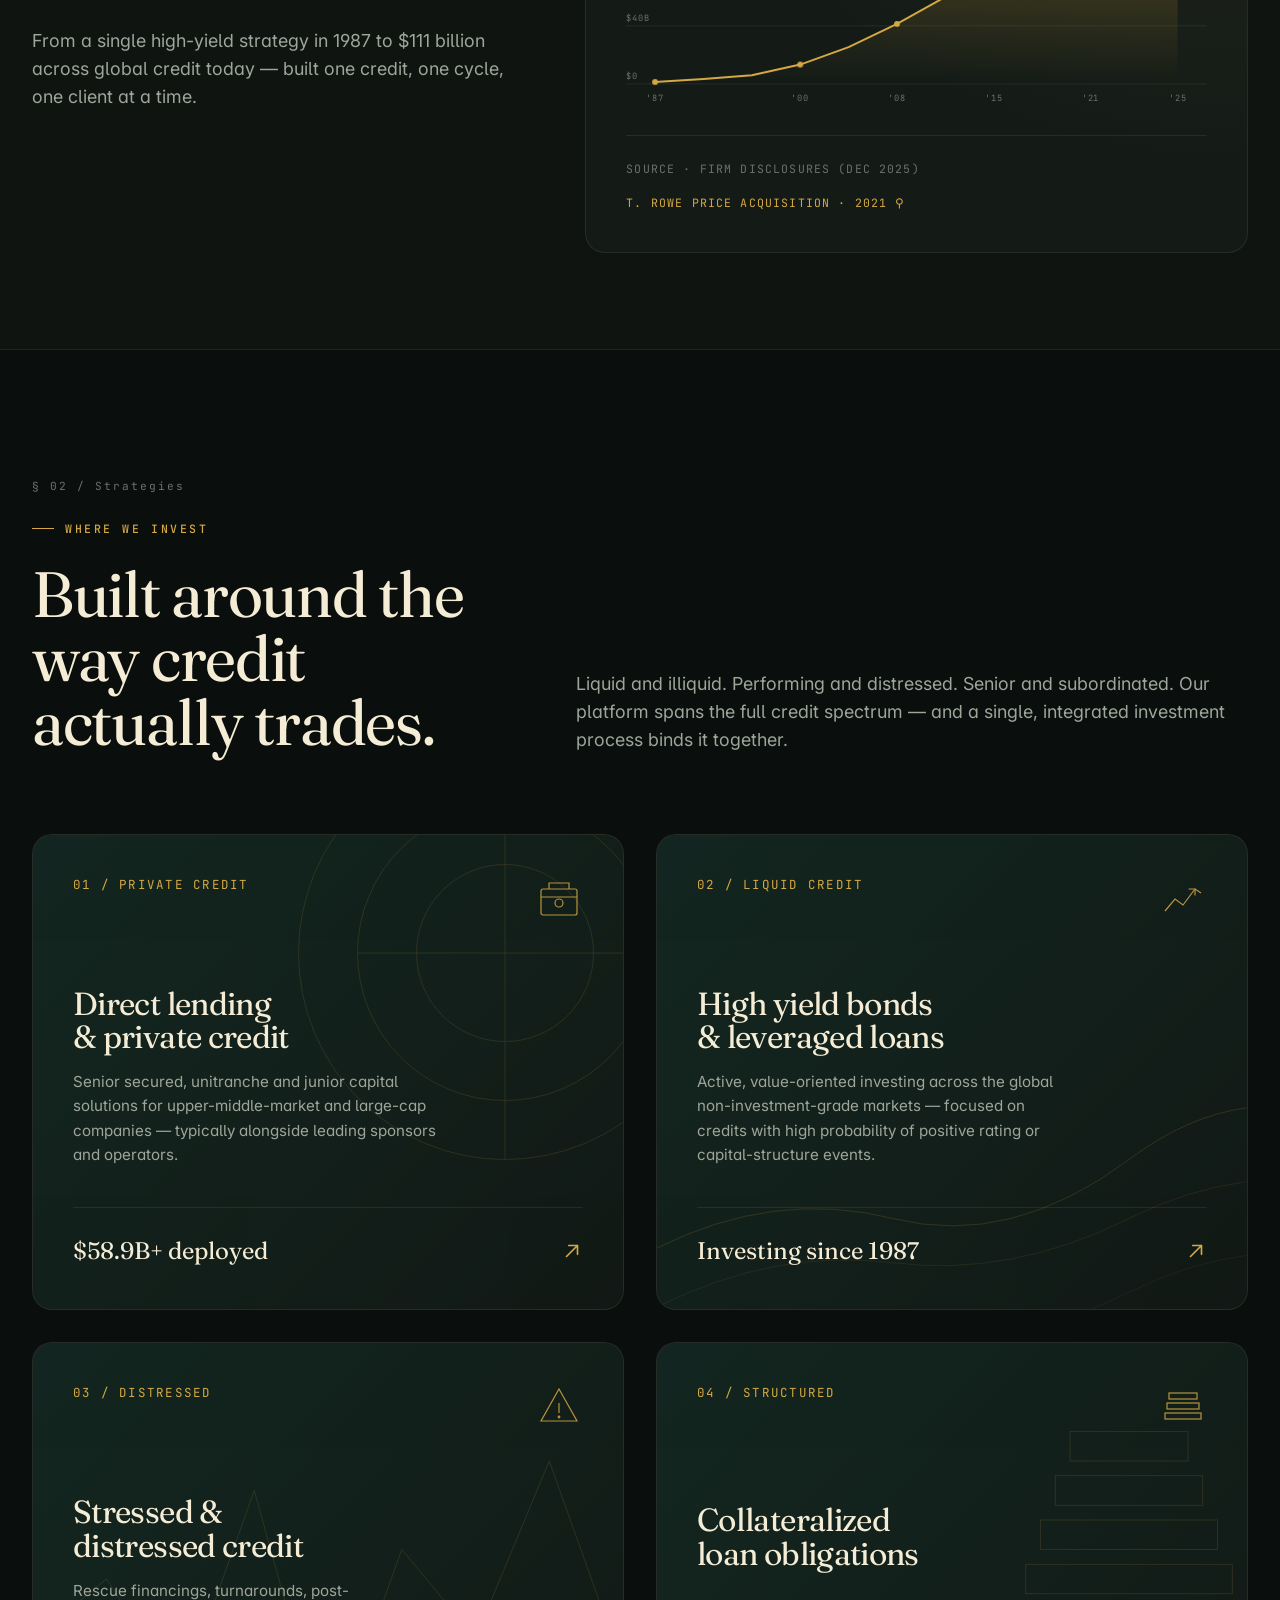
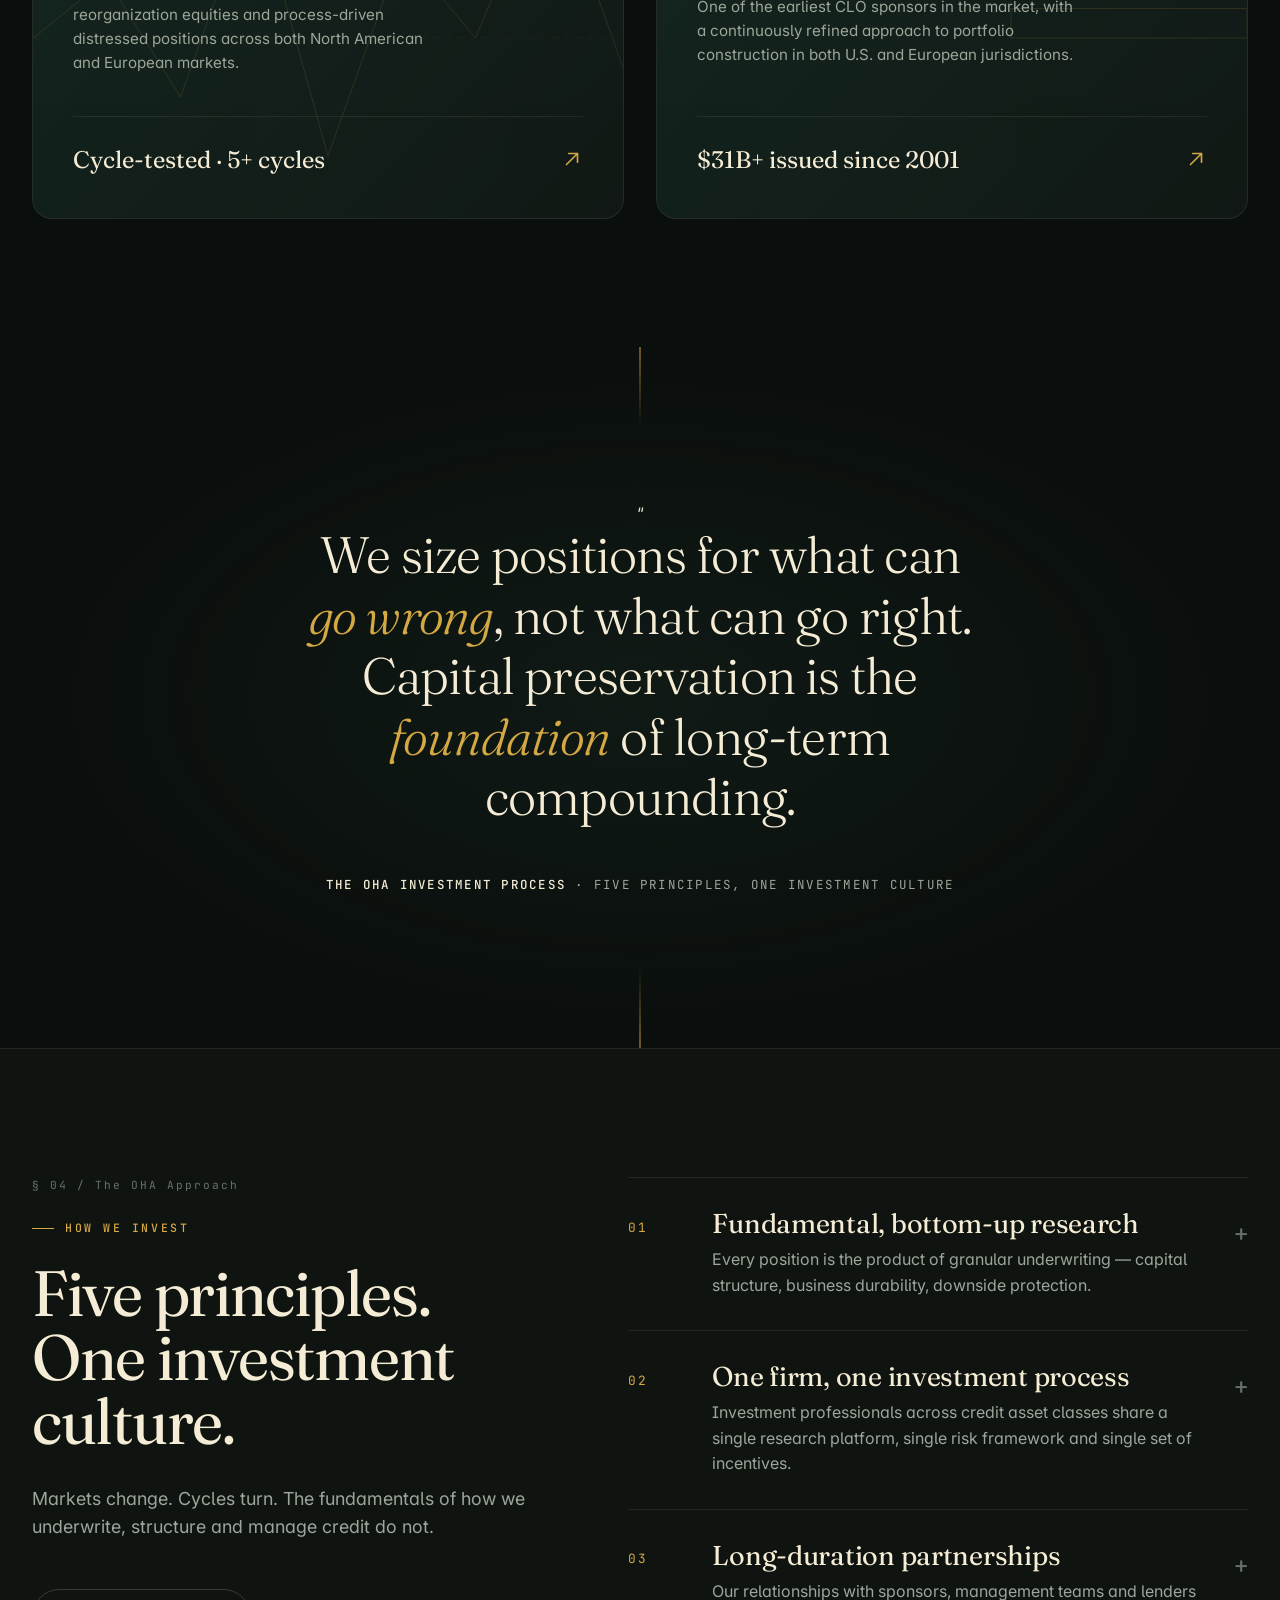
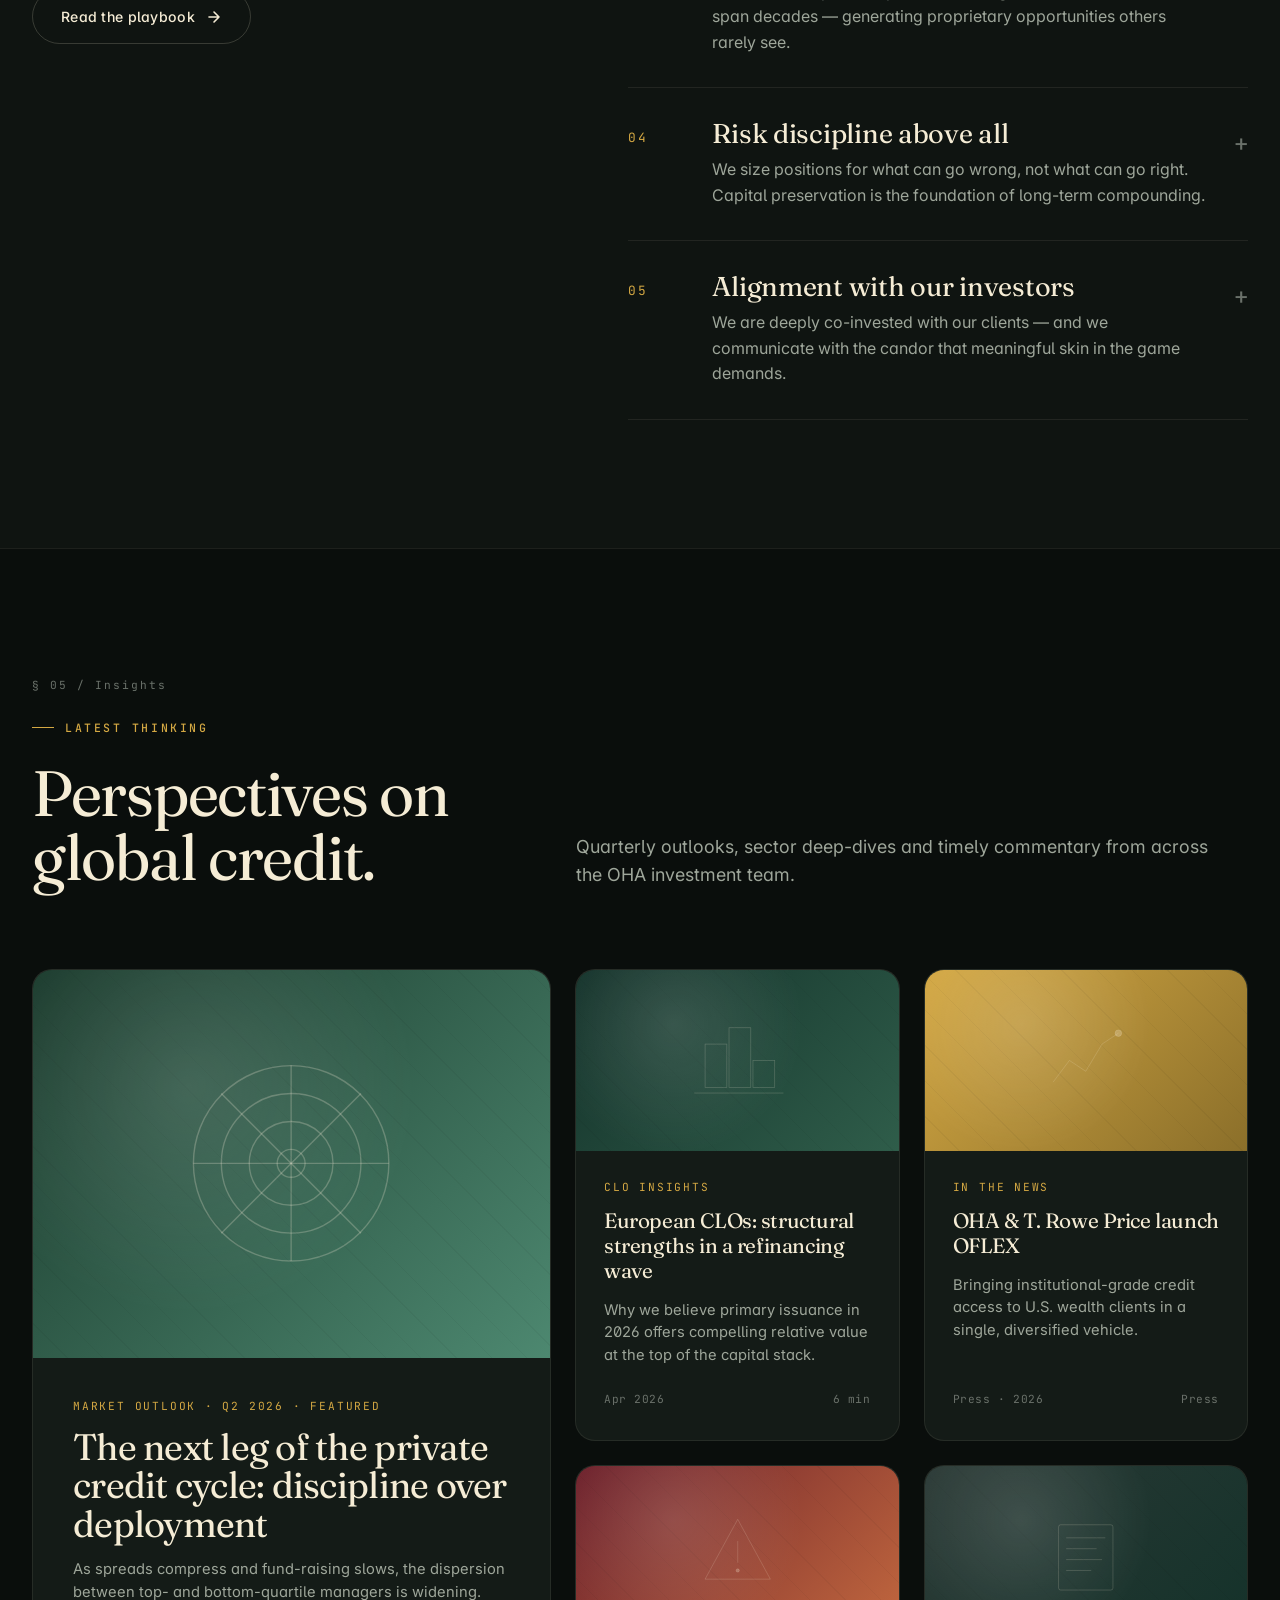
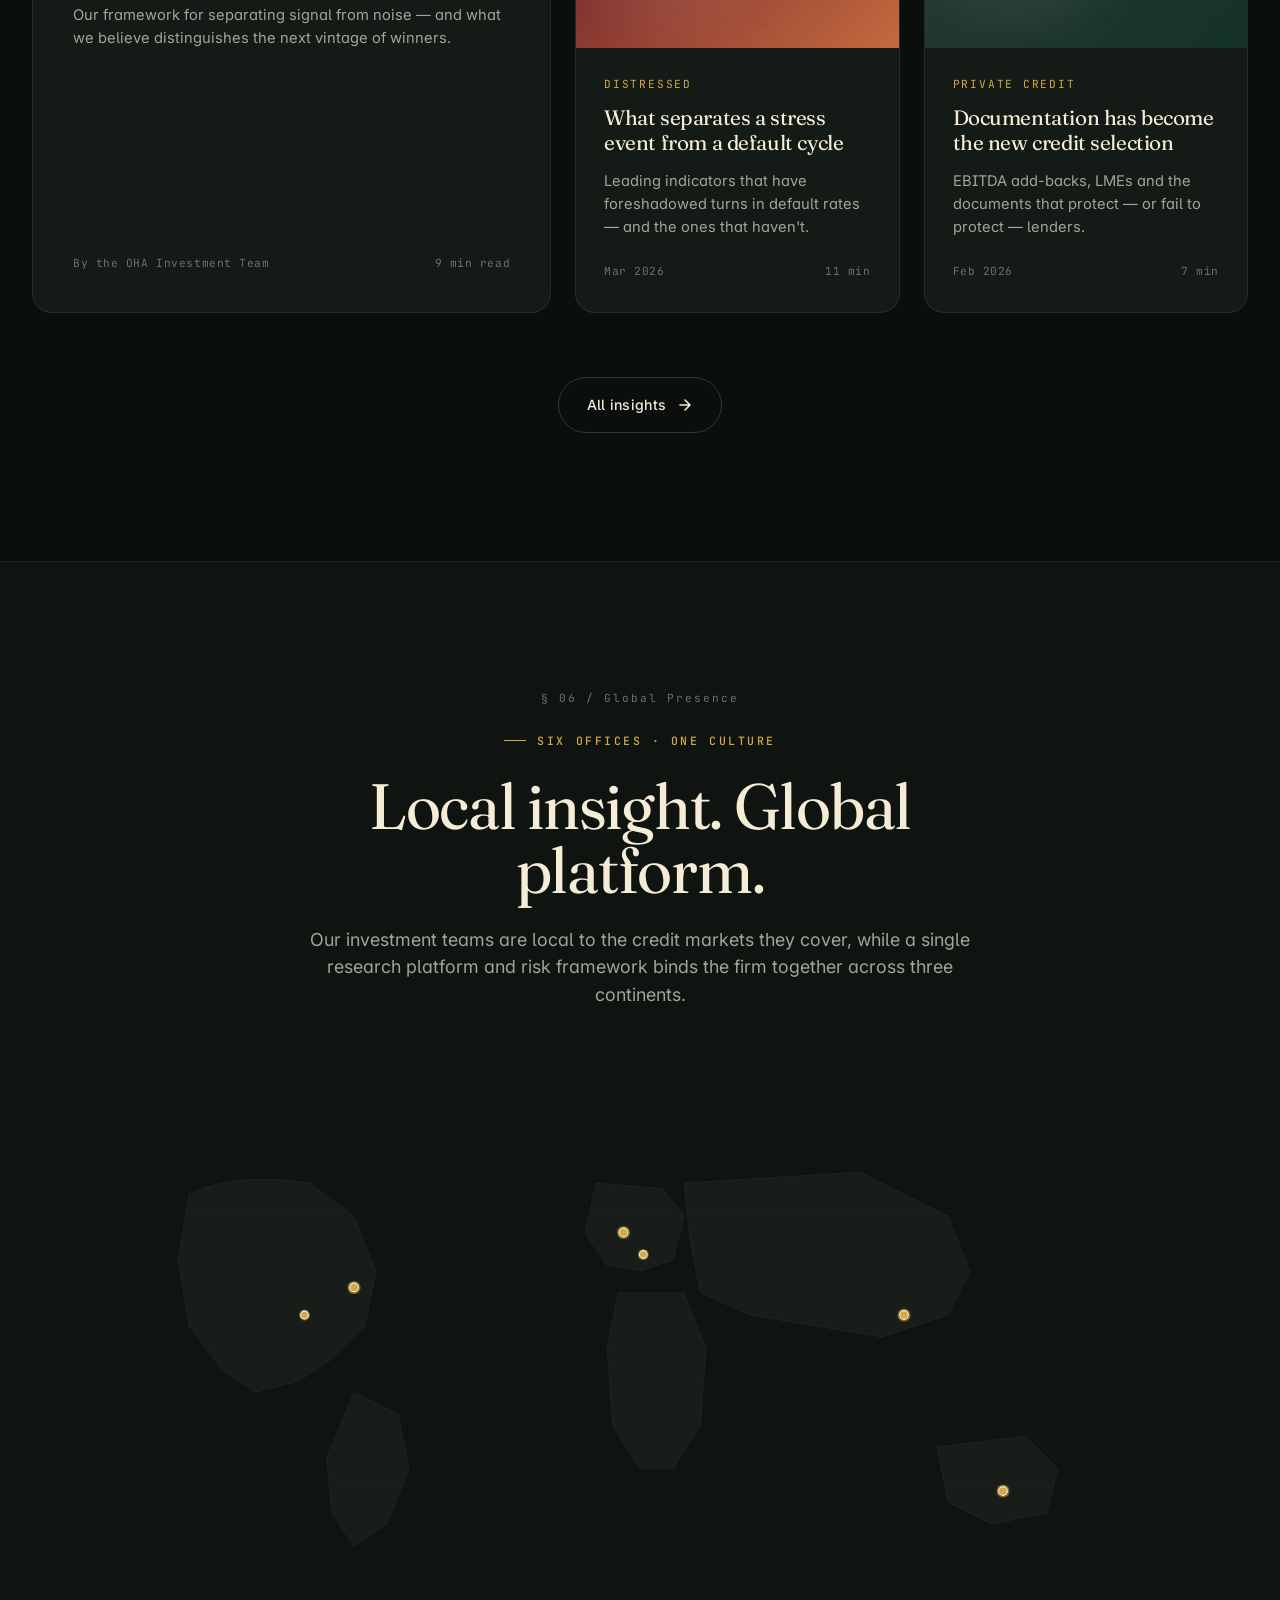
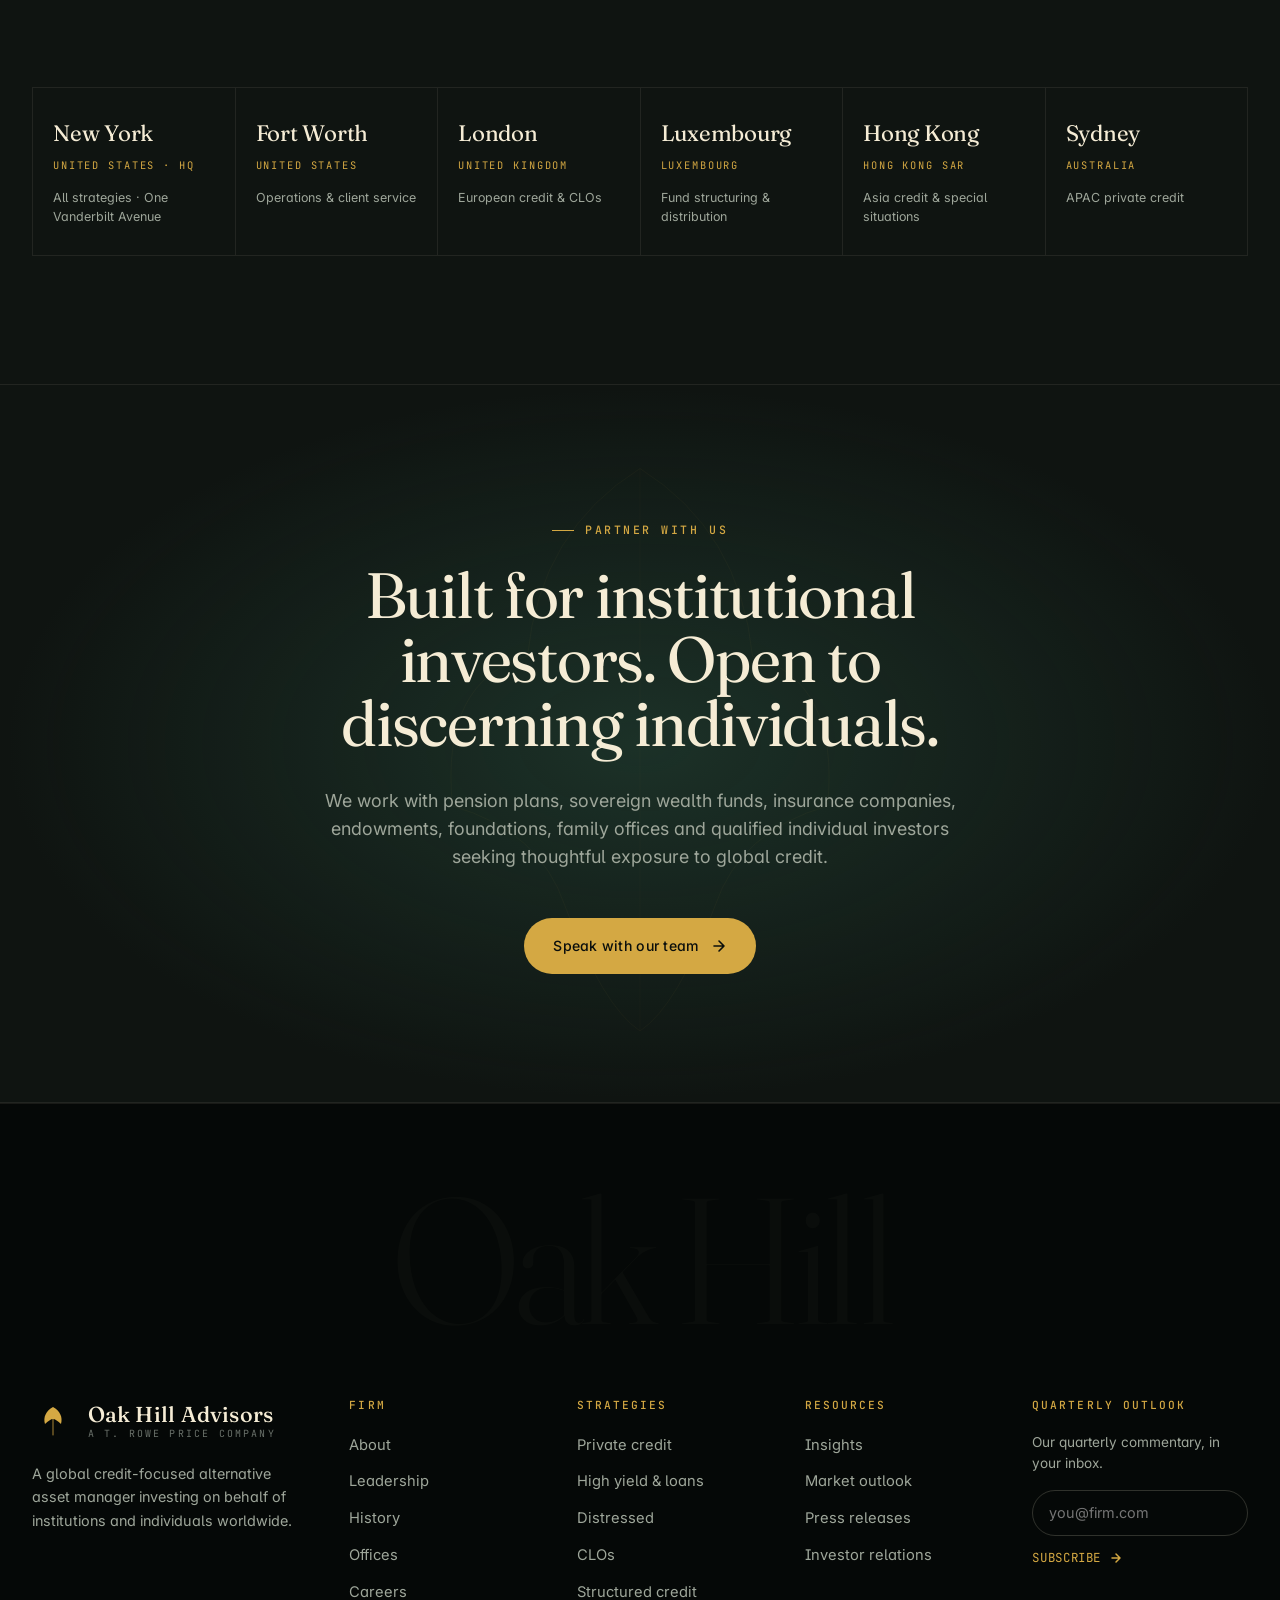
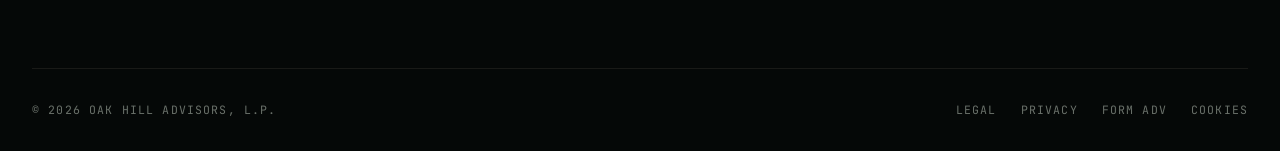
==== commit 589cb6c5: "v2: distinctive editorial redesign Push the design much further beyond a generic dark institutional " ====
--- a/index.html
+++ b/index.html
@@ -4,23 +4,36 @@
   <meta charset="utf-8" />
   <meta name="viewport" content="width=device-width, initial-scale=1" />
   <title>Oak Hill Advisors — A Global Credit-Focused Alternative Asset Manager</title>
-  <meta name="description" content="Oak Hill Advisors is a leading global credit-focused alternative asset manager with $111B AUM and 35+ years of experience across private credit, high yield, leveraged loans, distressed debt and CLOs." />
-  <meta name="theme-color" content="#0b1611" />
+  <meta name="description" content="Oak Hill Advisors is a leading global credit-focused alternative asset manager with $111B AUM and 38+ years of experience across private credit, high yield, leveraged loans, distressed debt and CLOs." />
+  <meta name="theme-color" content="#0a0e0c" />
 
   <link rel="preconnect" href="https://fonts.googleapis.com" />
   <link rel="preconnect" href="https://fonts.gstatic.com" crossorigin />
-  <link href="https://fonts.googleapis.com/css2?family=Cormorant+Garamond:ital,wght@0,300;0,400;0,500;1,300;1,400&family=Inter:wght@300;400;500;600&display=swap" rel="stylesheet" />
+  <link href="https://fonts.googleapis.com/css2?family=Cormorant+Garamond:ital,wght@0,300;0,400;0,500;1,300;1,400&family=Fraunces:opsz,wght,SOFT,WONK@9..144,300;9..144,400;9..144,500&family=Inter:wght@300;400;500;600&family=JetBrains+Mono:wght@400;500&display=swap" rel="stylesheet" />
   <link rel="stylesheet" href="assets/css/styles.css" />
-  <link rel="icon" type="image/svg+xml" href="data:image/svg+xml,%3Csvg xmlns='http://www.w3.org/2000/svg' viewBox='0 0 32 32'%3E%3Ccircle cx='16' cy='16' r='15' fill='%232f5d4a'/%3E%3Ctext x='16' y='21' text-anchor='middle' font-family='Georgia' font-size='13' fill='%23f4efe4'%3EO%3C/text%3E%3C/svg%3E" />
+  <link rel="icon" type="image/svg+xml" href="data:image/svg+xml,%3Csvg xmlns='http://www.w3.org/2000/svg' viewBox='0 0 32 32'%3E%3Ccircle cx='16' cy='16' r='15' fill='%232f5d4a'/%3E%3Cpath d='M16 6 C 11 9, 9 14, 11 19 C 13 17, 15 16, 16 16 C 17 16, 19 17, 21 19 C 23 14, 21 9, 16 6 Z' fill='%23d4a843'/%3E%3C/svg%3E" />
 </head>
-<body>
+<body class="has-pulse">
+
+<!-- Live market pulse strip -->
+<div class="pulse-bar is-active" aria-label="Live market data ticker">
+  <div class="pulse-track" id="pulseTrack">
+    <!-- Items injected by JS for seamless looping -->
+  </div>
+</div>
 
 <!-- Header -->
 <header class="site-header">
   <div class="container">
     <nav class="nav" aria-label="Primary">
       <a href="index.html" class="brand">
-        <span class="brand-mark" aria-hidden="true"></span>
+        <span class="brand-mark" aria-hidden="true">
+          <svg viewBox="0 0 42 42" fill="none">
+            <circle cx="21" cy="21" r="20" stroke="currentColor" stroke-opacity="0.3" stroke-width="0.5"/>
+            <path d="M21 7 C 14 11, 11 17, 13 24 C 16 21, 19 19, 21 19 C 23 19, 26 21, 29 24 C 31 17, 28 11, 21 7 Z" fill="#d4a843"/>
+            <path d="M21 19 V 35" stroke="#d4a843" stroke-width="0.8" stroke-linecap="round"/>
+          </svg>
+        </span>
         <span class="brand-text">
           Oak Hill Advisors
           <small>A T. Rowe Price Company</small>
@@ -48,171 +61,318 @@
   </div>
 </header>
 
-<!-- Hero -->
+<!-- ============================================================
+     Hero — editorial / typographic
+     ============================================================ -->
 <section class="hero">
-  <div class="container">
-    <div class="hero-inner">
-      <div>
-        <span class="eyebrow reveal">Global Credit · Est. 1987</span>
-        <h1 class="hero-headline reveal" style="--reveal-delay: 0.1s">
-          Disciplined credit.<br/>
-          <em>Enduring conviction.</em>
-        </h1>
-        <p class="hero-subhead reveal" style="--reveal-delay: 0.25s">
-          For nearly four decades, Oak Hill Advisors has partnered with institutions and individuals to deliver attractive risk-adjusted returns across the full spectrum of global credit markets.
+  <div class="hero-canvas"></div>
+
+  <!-- Decorative oak leaf -->
+  <svg class="leaf-bg" viewBox="0 0 400 500" fill="none" aria-hidden="true">
+    <path d="M200 30 Q 280 80 290 180 Q 360 200 350 300 Q 280 320 260 380 Q 230 460 200 480 Q 170 460 140 380 Q 120 320 50 300 Q 40 200 110 180 Q 120 80 200 30 Z"
+          stroke="#d4a843" stroke-width="0.8" fill="none" />
+    <path d="M200 30 V 480" stroke="#d4a843" stroke-width="0.5" />
+    <path d="M200 110 Q 240 130 270 170 M 200 180 Q 250 200 290 240 M 200 250 Q 240 270 280 310 M 200 320 Q 230 340 260 380 M 200 70 Q 170 90 130 130 M 200 140 Q 160 160 110 200 M 200 220 Q 160 240 120 280 M 200 290 Q 170 310 140 360" stroke="#d4a843" stroke-width="0.4" />
+  </svg>
+
+  <div class="container hero-inner">
+
+    <div class="hero-tagline">
+      <span><strong>Oak Hill Advisors</strong> · Est. 1987 · New York / London / Hong Kong / Sydney</span>
+      <span class="live-pill">Markets open · NYSE</span>
+    </div>
+
+    <h1 class="hero-headline">
+      <span class="line">Disciplined</span>
+      <span class="line"><em>credit.</em></span>
+      <span class="line"><span class="underline-word">Enduring</span> conviction.</span>
+    </h1>
+
+    <div class="hero-grid">
+      <div class="reveal">
+        <p class="col-lead">
+          For nearly four decades, Oak Hill Advisors has been a <strong>global credit-focused alternative asset manager</strong> — partnering with institutions and individuals to deliver attractive risk-adjusted returns across the full credit spectrum.
         </p>
-        <div class="hero-actions reveal" style="--reveal-delay: 0.4s">
+        <div class="hero-actions" style="margin-top: 2.5rem;">
           <a href="strategies.html" class="btn btn-primary">
             Explore strategies
             <svg class="arrow" width="16" height="16" viewBox="0 0 16 16" fill="none" stroke="currentColor" stroke-width="1.6"><path d="M3 8h10M8 3l5 5-5 5" stroke-linecap="round" stroke-linejoin="round"/></svg>
           </a>
-          <a href="about.html" class="btn btn-ghost">
-            About the firm
-          </a>
-        </div>
-      </div>
-
-      <aside class="hero-meta reveal" style="--reveal-delay: 0.55s" aria-label="Firm at a glance">
-        <div class="hero-meta-item">
-          <div class="label">Assets under management</div>
-          <div class="value">$<span data-count="111" data-decimals="0">111</span>B+</div>
-          <div class="desc">Across global credit strategies (Dec. 2025)</div>
-        </div>
-        <div class="hero-meta-item">
-          <div class="label">Track record</div>
-          <div class="value"><span data-count="38" data-decimals="0">38</span> Years</div>
-          <div class="desc">Investing across multiple market cycles</div>
-        </div>
-        <div class="hero-meta-item">
-          <div class="label">Global reach</div>
-          <div class="value"><span data-count="6" data-decimals="0">6</span> Offices</div>
-          <div class="desc">400+ professionals on three continents</div>
-        </div>
-      </aside>
-    </div>
-  </div>
-
-  <div class="hero-scroll" aria-hidden="true">Scroll</div>
+          <a href="about.html" class="btn btn-ghost">About the firm</a>
+        </div>
+      </div>
+
+      <div class="hero-figures reveal" style="--reveal-delay: 0.2s">
+        <div class="figure-row">
+          <div class="lbl">Assets under<br/>management</div>
+          <div class="val"><span class="unit">$</span><span data-count="111">111</span><span class="unit">B+</span></div>
+        </div>
+        <div class="figure-row">
+          <div class="lbl">Years investing<br/>across cycles</div>
+          <div class="val"><span data-count="38">38</span></div>
+        </div>
+        <div class="figure-row">
+          <div class="lbl">Global investment<br/>professionals</div>
+          <div class="val"><span data-count="400">400</span><span class="unit">+</span></div>
+        </div>
+      </div>
+    </div>
+
+  </div>
+
+  <div class="hero-scroll-hint">Scroll to explore</div>
 </section>
 
-<!-- Stats band -->
-<section class="stats-band" aria-label="Key figures">
-  <div class="container">
-    <div class="stats-grid reveal">
-      <div class="stat">
-        <div class="num">$<span data-count="111">0</span>B</div>
-        <div class="lbl">AUM across credit strategies</div>
-      </div>
-      <div class="stat">
-        <div class="num">$<span data-count="58.9" data-decimals="1">0</span>B</div>
-        <div class="lbl">Deployed across 460+ private credit investments</div>
-      </div>
-      <div class="stat">
-        <div class="num">$<span data-count="31" data-decimals="0">0</span>B</div>
-        <div class="lbl">Of CLO issuance since 2001</div>
-      </div>
-      <div class="stat">
-        <div class="num"><span data-count="400" data-decimals="0">0</span>+</div>
-        <div class="lbl">Investment & operations professionals</div>
+<!-- ============================================================
+     AUM Growth Chart
+     ============================================================ -->
+<section class="aum-section">
+  <div class="container">
+    <div class="aum-grid">
+      <div class="aum-text reveal">
+        <span class="eyebrow">By the numbers</span>
+        <h2>Compound trust. Compound capital.</h2>
+        <p class="lead">
+          From a single high-yield strategy in 1987 to $111 billion across global credit today — built one credit, one cycle, one client at a time.
+        </p>
+      </div>
+
+      <div class="aum-chart-wrap reveal" style="--reveal-delay: 0.15s">
+        <div class="chart-head">
+          <div>
+            <div class="title">Assets under management ($B)</div>
+            <div class="current">$111B</div>
+            <div class="delta">▲ Compounded across multiple cycles</div>
+          </div>
+          <div style="text-align: right;">
+            <div class="title" style="color: var(--color-gold);">1987 → 2025</div>
+            <div style="font-family: var(--font-mono); font-size: 0.78rem; color: var(--color-text-muted); margin-top: 0.4rem;">38 yrs · 6 offices</div>
+          </div>
+        </div>
+
+        <div class="aum-chart">
+          <svg viewBox="0 0 600 240" preserveAspectRatio="none">
+            <defs>
+              <linearGradient id="aumGradient" x1="0" x2="0" y1="0" y2="1">
+                <stop offset="0%" stop-color="#d4a843" stop-opacity="0.32"/>
+                <stop offset="100%" stop-color="#d4a843" stop-opacity="0"/>
+              </linearGradient>
+            </defs>
+            <!-- Grid -->
+            <line class="grid-line" x1="0" y1="40" x2="600" y2="40"/>
+            <line class="grid-line" x1="0" y1="100" x2="600" y2="100"/>
+            <line class="grid-line" x1="0" y1="160" x2="600" y2="160"/>
+            <line class="grid-line" x1="0" y1="220" x2="600" y2="220"/>
+
+            <text class="axis-label" x="0" y="35">$120B</text>
+            <text class="axis-label" x="0" y="95">$80B</text>
+            <text class="axis-label" x="0" y="155">$40B</text>
+            <text class="axis-label" x="0" y="215">$0</text>
+
+            <!-- Area -->
+            <path class="area" d="M 30 218 L 80 215 L 130 211 L 180 200 L 230 182 L 280 158 L 330 130 L 380 102 L 430 78 L 480 56 L 530 38 L 570 28 L 570 220 L 30 220 Z"/>
+
+            <!-- Line -->
+            <path class="line" d="M 30 218 L 80 215 L 130 211 L 180 200 L 230 182 L 280 158 L 330 130 L 380 102 L 430 78 L 480 56 L 530 38 L 570 28"/>
+
+            <!-- Dots -->
+            <circle class="dot" cx="30" cy="218" r="3"/>
+            <circle class="dot" cx="180" cy="200" r="3"/>
+            <circle class="dot" cx="280" cy="158" r="3"/>
+            <circle class="dot" cx="380" cy="102" r="3"/>
+            <circle class="dot" cx="480" cy="56" r="3"/>
+            <circle class="dot last" cx="570" cy="28" r="6"/>
+
+            <!-- X-axis labels -->
+            <text class="axis-label" x="30" y="238" text-anchor="middle">'87</text>
+            <text class="axis-label" x="180" y="238" text-anchor="middle">'00</text>
+            <text class="axis-label" x="280" y="238" text-anchor="middle">'08</text>
+            <text class="axis-label" x="380" y="238" text-anchor="middle">'15</text>
+            <text class="axis-label" x="480" y="238" text-anchor="middle">'21</text>
+            <text class="axis-label" x="570" y="238" text-anchor="middle">'25</text>
+          </svg>
+        </div>
+
+        <div style="margin-top: 1.5rem; padding-top: 1.5rem; border-top: 1px solid var(--color-line); display: flex; justify-content: space-between; flex-wrap: wrap; gap: 1rem;">
+          <div style="font-family: var(--font-mono); font-size: 0.72rem; color: var(--color-text-subtle); letter-spacing: 0.1em; text-transform: uppercase;">
+            Source · Firm disclosures (Dec 2025)
+          </div>
+          <div style="font-family: var(--font-mono); font-size: 0.72rem; color: var(--color-gold); letter-spacing: 0.1em; text-transform: uppercase;">
+            T. Rowe Price acquisition · 2021 ⚲
+          </div>
+        </div>
       </div>
     </div>
   </div>
 </section>
 
-<!-- Intro -->
-<section class="intro">
-  <div class="container">
-    <div class="intro-grid">
-      <div class="reveal">
-        <span class="eyebrow">The firm</span>
-        <h2 style="margin-top: 1.5rem;">A single platform for the full credit spectrum.</h2>
-      </div>
-      <div class="intro-body reveal" style="--reveal-delay: 0.15s">
-        <p>
-          Oak Hill Advisors is a <strong>global credit-focused alternative asset manager</strong> with deep expertise across performing and distressed credit, high yield bonds, leveraged loans, private credit, structured products and direct lending.
-        </p>
-        <p>
-          We bring the rigor of fundamental, value-oriented research to every position we hold. Our portfolios are built one credit at a time — and our long-term partnerships with companies, sponsors and operators give us access to a proprietary opportunity set that few peers can match.
-        </p>
-        <p>
-          Since 2021, OHA has been a wholly-owned subsidiary of <strong>T. Rowe Price</strong>, combining the agility and credit-investment discipline of an independent specialist with the strength, stability and global distribution of one of the world's largest asset managers.
-        </p>
-        <a href="about.html" class="intro-link">
-          Read our story
-          <svg width="14" height="14" viewBox="0 0 14 14" fill="none" stroke="currentColor" stroke-width="1.6"><path d="M3 7h8M7 3l4 4-4 4" stroke-linecap="round" stroke-linejoin="round"/></svg>
-        </a>
-      </div>
-    </div>
-  </div>
-</section>
-
-<!-- Strategies -->
+<!-- ============================================================
+     Strategies
+     ============================================================ -->
 <section class="strategies" id="strategies">
   <div class="container">
     <div class="section-head">
       <div class="reveal">
-        <span class="eyebrow">Strategies</span>
-        <h2 style="margin-top: 1.5rem;">Built around the way credit actually trades.</h2>
+        <div class="index-num">§ 02 / Strategies</div>
+        <span class="eyebrow">Where we invest</span>
+        <h2>Built around the way credit actually trades.</h2>
       </div>
       <p class="lead reveal" style="--reveal-delay: 0.1s">
-        Our investment platform spans liquid, illiquid and bespoke private credit, allowing us to construct portfolios that are responsive to where we are in the cycle — and to where each company stands within its capital structure.
+        Liquid and illiquid. Performing and distressed. Senior and subordinated. Our platform spans the full credit spectrum — and a single, integrated investment process binds it together.
       </p>
     </div>
 
     <div class="strategy-grid">
+      <!-- Private Credit -->
       <a href="strategies.html#private-credit" class="strategy-card reveal">
-        <span class="index">01 / Private Credit</span>
-        <h3>Direct lending & private credit</h3>
+        <svg class="card-bg" viewBox="0 0 400 400" preserveAspectRatio="xMidYMid slice" aria-hidden="true">
+          <defs>
+            <linearGradient id="sg1" x1="0" y1="0" x2="1" y2="1">
+              <stop offset="0%" stop-color="#14322a" stop-opacity="0.95"/>
+              <stop offset="100%" stop-color="#0f1411" stop-opacity="1"/>
+            </linearGradient>
+          </defs>
+          <rect width="400" height="400" fill="url(#sg1)"/>
+          <g stroke="#d4a843" stroke-width="0.5" fill="none" opacity="0.35">
+            <circle cx="320" cy="80" r="60"/>
+            <circle cx="320" cy="80" r="100"/>
+            <circle cx="320" cy="80" r="140"/>
+            <line x1="320" y1="0" x2="320" y2="220"/>
+            <line x1="220" y1="80" x2="420" y2="80"/>
+          </g>
+        </svg>
+        <div class="strategy-card-top">
+          <span class="index">01 / Private Credit</span>
+          <svg class="icon" viewBox="0 0 48 48" fill="none" stroke="currentColor" stroke-width="1.2">
+            <rect x="6" y="14" width="36" height="26" rx="2"/>
+            <path d="M6 22h36M14 14V8h20v6"/>
+            <circle cx="24" cy="28" r="4"/>
+          </svg>
+        </div>
+        <h3>Direct lending<br/>&amp; private credit</h3>
         <p>Senior secured, unitranche and junior capital solutions for upper-middle-market and large-cap companies — typically alongside leading sponsors and operators.</p>
         <div class="meta">
           <span class="figure">$58.9B+ deployed</span>
-          <svg class="arrow-icon" width="20" height="20" viewBox="0 0 20 20" fill="none" stroke="currentColor" stroke-width="1.5"><path d="M5 15L15 5M7 5h8v8" stroke-linecap="round" stroke-linejoin="round"/></svg>
-        </div>
-      </a>
-
+          <svg class="arrow-icon" width="22" height="22" viewBox="0 0 20 20" fill="none" stroke="currentColor" stroke-width="1.5"><path d="M5 15L15 5M7 5h8v8" stroke-linecap="round" stroke-linejoin="round"/></svg>
+        </div>
+      </a>
+
+      <!-- High Yield -->
       <a href="strategies.html#high-yield" class="strategy-card reveal" style="--reveal-delay: 0.05s">
-        <span class="index">02 / Liquid Credit</span>
-        <h3>High yield bonds & leveraged loans</h3>
-        <p>Active, value-oriented investing across the global non-investment-grade markets — focused on credits with a high probability of positive rating, refinancing or capital-structure events.</p>
+        <svg class="card-bg" viewBox="0 0 400 400" preserveAspectRatio="xMidYMid slice" aria-hidden="true">
+          <rect width="400" height="400" fill="url(#sg1)"/>
+          <g stroke="#d4a843" stroke-width="0.5" fill="none" opacity="0.4">
+            <path d="M0 280 Q 80 240 160 260 T 320 220 T 480 200" />
+            <path d="M0 320 Q 80 280 160 290 T 320 260 T 480 240" opacity="0.6"/>
+            <path d="M0 360 Q 80 330 160 340 T 320 310 T 480 290" opacity="0.4"/>
+          </g>
+        </svg>
+        <div class="strategy-card-top">
+          <span class="index">02 / Liquid Credit</span>
+          <svg class="icon" viewBox="0 0 48 48" fill="none" stroke="currentColor" stroke-width="1.2">
+            <path d="M6 36 L 16 24 L 24 30 L 36 14 L 42 18"/>
+            <path d="M36 14 H 30 M36 14 V 20" stroke-linecap="round"/>
+          </svg>
+        </div>
+        <h3>High yield bonds<br/>&amp; leveraged loans</h3>
+        <p>Active, value-oriented investing across the global non-investment-grade markets — focused on credits with high probability of positive rating or capital-structure events.</p>
         <div class="meta">
-          <span class="figure">Since 1987</span>
-          <svg class="arrow-icon" width="20" height="20" viewBox="0 0 20 20" fill="none" stroke="currentColor" stroke-width="1.5"><path d="M5 15L15 5M7 5h8v8" stroke-linecap="round" stroke-linejoin="round"/></svg>
-        </div>
-      </a>
-
+          <span class="figure">Investing since 1987</span>
+          <svg class="arrow-icon" width="22" height="22" viewBox="0 0 20 20" fill="none" stroke="currentColor" stroke-width="1.5"><path d="M5 15L15 5M7 5h8v8" stroke-linecap="round" stroke-linejoin="round"/></svg>
+        </div>
+      </a>
+
+      <!-- Distressed -->
       <a href="strategies.html#distressed" class="strategy-card reveal" style="--reveal-delay: 0.1s">
-        <span class="index">03 / Distressed</span>
-        <h3>Stressed & distressed credit</h3>
+        <svg class="card-bg" viewBox="0 0 400 400" preserveAspectRatio="xMidYMid slice" aria-hidden="true">
+          <rect width="400" height="400" fill="url(#sg1)"/>
+          <g stroke="#d4a843" stroke-width="0.5" fill="none" opacity="0.35">
+            <path d="M0 200 L 50 160 L 100 240 L 150 100 L 200 280 L 250 140 L 300 200 L 350 80 L 400 220" />
+            <line x1="0" y1="200" x2="400" y2="200" stroke-dasharray="4 4" opacity="0.4"/>
+          </g>
+        </svg>
+        <div class="strategy-card-top">
+          <span class="index">03 / Distressed</span>
+          <svg class="icon" viewBox="0 0 48 48" fill="none" stroke="currentColor" stroke-width="1.2">
+            <path d="M24 6 L 42 38 H 6 Z"/>
+            <line x1="24" y1="20" x2="24" y2="30"/>
+            <circle cx="24" cy="34" r="0.8" fill="currentColor"/>
+          </svg>
+        </div>
+        <h3>Stressed &amp;<br/>distressed credit</h3>
         <p>Rescue financings, turnarounds, post-reorganization equities and process-driven distressed positions across both North American and European markets.</p>
         <div class="meta">
-          <span class="figure">Cycle-tested</span>
-          <svg class="arrow-icon" width="20" height="20" viewBox="0 0 20 20" fill="none" stroke="currentColor" stroke-width="1.5"><path d="M5 15L15 5M7 5h8v8" stroke-linecap="round" stroke-linejoin="round"/></svg>
-        </div>
-      </a>
-
+          <span class="figure">Cycle-tested · 5+ cycles</span>
+          <svg class="arrow-icon" width="22" height="22" viewBox="0 0 20 20" fill="none" stroke="currentColor" stroke-width="1.5"><path d="M5 15L15 5M7 5h8v8" stroke-linecap="round" stroke-linejoin="round"/></svg>
+        </div>
+      </a>
+
+      <!-- CLOs -->
       <a href="strategies.html#clo" class="strategy-card reveal" style="--reveal-delay: 0.15s">
-        <span class="index">04 / Structured</span>
-        <h3>Collateralized loan obligations</h3>
+        <svg class="card-bg" viewBox="0 0 400 400" preserveAspectRatio="xMidYMid slice" aria-hidden="true">
+          <rect width="400" height="400" fill="url(#sg1)"/>
+          <g stroke="#d4a843" stroke-width="0.5" fill="none" opacity="0.35">
+            <rect x="280" y="60" width="80" height="20"/>
+            <rect x="270" y="90" width="100" height="20"/>
+            <rect x="260" y="120" width="120" height="20"/>
+            <rect x="250" y="150" width="140" height="20"/>
+            <rect x="240" y="180" width="160" height="20"/>
+          </g>
+        </svg>
+        <div class="strategy-card-top">
+          <span class="index">04 / Structured</span>
+          <svg class="icon" viewBox="0 0 48 48" fill="none" stroke="currentColor" stroke-width="1.2">
+            <rect x="10" y="10" width="28" height="6"/>
+            <rect x="8" y="20" width="32" height="6"/>
+            <rect x="6" y="30" width="36" height="6"/>
+          </svg>
+        </div>
+        <h3>Collateralized<br/>loan obligations</h3>
         <p>One of the earliest CLO sponsors in the market, with a continuously refined approach to portfolio construction in both U.S. and European jurisdictions.</p>
         <div class="meta">
           <span class="figure">$31B+ issued since 2001</span>
-          <svg class="arrow-icon" width="20" height="20" viewBox="0 0 20 20" fill="none" stroke="currentColor" stroke-width="1.5"><path d="M5 15L15 5M7 5h8v8" stroke-linecap="round" stroke-linejoin="round"/></svg>
+          <svg class="arrow-icon" width="22" height="22" viewBox="0 0 20 20" fill="none" stroke="currentColor" stroke-width="1.5"><path d="M5 15L15 5M7 5h8v8" stroke-linecap="round" stroke-linejoin="round"/></svg>
         </div>
       </a>
     </div>
   </div>
 </section>
 
-<!-- Approach -->
+<!-- ============================================================
+     Manifesto pull-quote
+     ============================================================ -->
+<section class="manifesto">
+  <div class="container">
+    <div class="reveal">
+      <span class="quote-mark">&#8220;</span>
+      <p class="manifesto-quote">
+        We size positions for what can <em>go wrong</em>, not what can go right. Capital preservation is the <em>foundation</em> of long-term compounding.
+      </p>
+      <div class="manifesto-attr">
+        <strong>The OHA Investment Process</strong> · Five principles, one investment culture
+      </div>
+    </div>
+  </div>
+</section>
+
+<!-- ============================================================
+     Approach / Principles
+     ============================================================ -->
 <section class="approach">
   <div class="container">
     <div class="approach-grid">
       <div class="reveal">
-        <span class="eyebrow">The OHA approach</span>
-        <h2 style="margin-top: 1.5rem;">Five principles that have guided our investing since day one.</h2>
+        <div class="index-num" style="font-family: var(--font-mono); font-size: 0.7rem; letter-spacing: 0.18em; color: var(--color-text-subtle); margin-bottom: 1rem;">§ 04 / The OHA Approach</div>
+        <span class="eyebrow">How we invest</span>
+        <h2 style="margin-top: 1.5rem;">Five principles. One investment culture.</h2>
         <p class="lead" style="margin-top: 2rem;">
           Markets change. Cycles turn. The fundamentals of how we underwrite, structure and manage credit do not.
         </p>
+        <div style="margin-top: 3rem;">
+          <a href="about.html" class="btn btn-ghost">Read the playbook
+            <svg class="arrow" width="16" height="16" viewBox="0 0 16 16" fill="none" stroke="currentColor" stroke-width="1.6"><path d="M3 8h10M8 3l5 5-5 5" stroke-linecap="round" stroke-linejoin="round"/></svg>
+          </a>
+        </div>
       </div>
 
       <div class="principles reveal" style="--reveal-delay: 0.15s">
@@ -222,6 +382,7 @@
             <h4>Fundamental, bottom-up research</h4>
             <p>Every position is the product of granular underwriting — capital structure, business durability, downside protection.</p>
           </div>
+          <span class="plus">+</span>
         </div>
         <div class="principle">
           <span class="num">02</span>
@@ -229,6 +390,7 @@
             <h4>One firm, one investment process</h4>
             <p>Investment professionals across credit asset classes share a single research platform, single risk framework and single set of incentives.</p>
           </div>
+          <span class="plus">+</span>
         </div>
         <div class="principle">
           <span class="num">03</span>
@@ -236,6 +398,7 @@
             <h4>Long-duration partnerships</h4>
             <p>Our relationships with sponsors, management teams and lenders span decades — generating proprietary opportunities others rarely see.</p>
           </div>
+          <span class="plus">+</span>
         </div>
         <div class="principle">
           <span class="num">04</span>
@@ -243,6 +406,7 @@
             <h4>Risk discipline above all</h4>
             <p>We size positions for what can go wrong, not what can go right. Capital preservation is the foundation of long-term compounding.</p>
           </div>
+          <span class="plus">+</span>
         </div>
         <div class="principle">
           <span class="num">05</span>
@@ -250,19 +414,23 @@
             <h4>Alignment with our investors</h4>
             <p>We are deeply co-invested with our clients — and we communicate with the candor that meaningful skin in the game demands.</p>
           </div>
+          <span class="plus">+</span>
         </div>
       </div>
     </div>
   </div>
 </section>
 
-<!-- Insights -->
+<!-- ============================================================
+     Insights
+     ============================================================ -->
 <section class="insights">
   <div class="container">
     <div class="section-head">
       <div class="reveal">
-        <span class="eyebrow">Insights</span>
-        <h2 style="margin-top: 1.5rem;">Perspectives on global credit.</h2>
+        <div class="index-num">§ 05 / Insights</div>
+        <span class="eyebrow">Latest thinking</span>
+        <h2>Perspectives on global credit.</h2>
       </div>
       <p class="lead reveal" style="--reveal-delay: 0.1s">
         Quarterly outlooks, sector deep-dives and timely commentary from across the OHA investment team.
@@ -270,47 +438,105 @@
     </div>
 
     <div class="insights-grid">
-      <article class="insight reveal">
-        <div class="insight-img gradient-1"></div>
+      <a href="insights.html" class="insight featured reveal">
+        <div class="insight-img gradient-1">
+          <div class="insight-img-art">
+            <svg viewBox="0 0 100 100" fill="none" stroke="currentColor" stroke-width="0.6">
+              <circle cx="50" cy="50" r="42"/>
+              <circle cx="50" cy="50" r="30"/>
+              <circle cx="50" cy="50" r="18"/>
+              <circle cx="50" cy="50" r="6"/>
+              <line x1="50" y1="8" x2="50" y2="92"/>
+              <line x1="8" y1="50" x2="92" y2="50"/>
+              <line x1="20" y1="20" x2="80" y2="80"/>
+              <line x1="80" y1="20" x2="20" y2="80"/>
+            </svg>
+          </div>
+        </div>
         <div class="insight-body">
-          <span class="insight-tag">Market Outlook · Q2 2026</span>
+          <span class="insight-tag">Market Outlook · Q2 2026 · Featured</span>
           <h3>The next leg of the private credit cycle: discipline over deployment</h3>
-          <p>As spreads compress and fund-raising slows, the dispersion between top- and bottom-quartile managers is widening. Our framework for separating signal from noise.</p>
-          <div class="insight-meta">
-            <span>By the OHA Investment Team</span>
-            <span>9 min read</span>
-          </div>
-        </div>
-      </article>
-
-      <article class="insight reveal" style="--reveal-delay: 0.05s">
-        <div class="insight-img gradient-2"></div>
+          <p>As spreads compress and fund-raising slows, the dispersion between top- and bottom-quartile managers is widening. Our framework for separating signal from noise — and what we believe distinguishes the next vintage of winners.</p>
+          <div class="insight-meta"><span>By the OHA Investment Team</span><span>9 min read</span></div>
+        </div>
+      </a>
+
+      <a href="insights.html" class="insight reveal" style="--reveal-delay: 0.05s">
+        <div class="insight-img gradient-2">
+          <div class="insight-img-art">
+            <svg viewBox="0 0 100 100" fill="none" stroke="currentColor" stroke-width="0.6">
+              <rect x="20" y="35" width="20" height="40"/>
+              <rect x="42" y="20" width="20" height="55"/>
+              <rect x="64" y="50" width="20" height="25"/>
+              <line x1="10" y1="80" x2="92" y2="80"/>
+            </svg>
+          </div>
+        </div>
         <div class="insight-body">
           <span class="insight-tag">CLO Insights</span>
           <h3>European CLOs: structural strengths in a refinancing wave</h3>
           <p>Why we believe primary issuance in 2026 offers compelling relative value at the top of the capital stack.</p>
-          <div class="insight-meta">
-            <span>Apr 2026</span>
-            <span>6 min</span>
-          </div>
-        </div>
-      </article>
-
-      <article class="insight reveal" style="--reveal-delay: 0.1s">
-        <div class="insight-img gradient-3"></div>
+          <div class="insight-meta"><span>Apr 2026</span><span>6 min</span></div>
+        </div>
+      </a>
+
+      <a href="insights.html" class="insight reveal" style="--reveal-delay: 0.1s">
+        <div class="insight-img gradient-3">
+          <div class="insight-img-art">
+            <svg viewBox="0 0 100 100" fill="none" stroke="currentColor" stroke-width="0.6">
+              <path d="M 20 70 L 35 50 L 50 60 L 65 35 L 80 25" />
+              <circle cx="80" cy="25" r="3" fill="currentColor"/>
+            </svg>
+          </div>
+        </div>
         <div class="insight-body">
           <span class="insight-tag">In the news</span>
-          <h3>OHA &amp; T. Rowe Price launch OFLEX, a multi-strategy credit interval fund</h3>
+          <h3>OHA &amp; T. Rowe Price launch OFLEX</h3>
           <p>Bringing institutional-grade credit access to U.S. wealth clients in a single, diversified vehicle.</p>
-          <div class="insight-meta">
-            <span>Press release</span>
-            <span>2026</span>
-          </div>
-        </div>
-      </article>
-    </div>
-
-    <div style="margin-top: 3.5rem; text-align: center;">
+          <div class="insight-meta"><span>Press · 2026</span><span>Press</span></div>
+        </div>
+      </a>
+
+      <a href="insights.html" class="insight reveal" style="--reveal-delay: 0.05s">
+        <div class="insight-img gradient-4">
+          <div class="insight-img-art">
+            <svg viewBox="0 0 100 100" fill="none" stroke="currentColor" stroke-width="0.6">
+              <path d="M 50 15 L 80 70 H 20 Z"/>
+              <line x1="50" y1="35" x2="50" y2="55"/>
+              <circle cx="50" cy="62" r="1.5" fill="currentColor"/>
+            </svg>
+          </div>
+        </div>
+        <div class="insight-body">
+          <span class="insight-tag">Distressed</span>
+          <h3>What separates a stress event from a default cycle</h3>
+          <p>Leading indicators that have foreshadowed turns in default rates — and the ones that haven't.</p>
+          <div class="insight-meta"><span>Mar 2026</span><span>11 min</span></div>
+        </div>
+      </a>
+
+      <a href="insights.html" class="insight reveal" style="--reveal-delay: 0.1s">
+        <div class="insight-img gradient-5">
+          <div class="insight-img-art">
+            <svg viewBox="0 0 100 100" fill="none" stroke="currentColor" stroke-width="0.6">
+              <rect x="25" y="20" width="50" height="60" rx="2"/>
+              <line x1="32" y1="32" x2="68" y2="32"/>
+              <line x1="32" y1="42" x2="60" y2="42"/>
+              <line x1="32" y1="52" x2="65" y2="52"/>
+              <line x1="32" y1="62" x2="55" y2="62"/>
+            </svg>
+          </div>
+        </div>
+        <div class="insight-body">
+          <span class="insight-tag">Private credit</span>
+          <h3>Documentation has become the new credit selection</h3>
+          <p>EBITDA add-backs, LMEs and the documents that protect — or fail to protect — lenders.</p>
+          <div class="insight-meta"><span>Feb 2026</span><span>7 min</span></div>
+        </div>
+      </a>
+    </div>
+
+    <div style="margin-top: 4rem; text-align: center;">
       <a href="insights.html" class="btn btn-ghost">
         All insights
         <svg class="arrow" width="16" height="16" viewBox="0 0 16 16" fill="none" stroke="currentColor" stroke-width="1.6"><path d="M3 8h10M8 3l5 5-5 5" stroke-linecap="round" stroke-linejoin="round"/></svg>
@@ -319,63 +545,137 @@
   </div>
 </section>
 
-<!-- Global presence -->
+<!-- ============================================================
+     Global Presence — interactive map
+     ============================================================ -->
 <section class="presence">
   <div class="container">
     <div class="presence-head reveal">
-      <span class="eyebrow">Global presence</span>
-      <h2 style="margin-top: 1.5rem;">Six offices. One investment culture.</h2>
+      <div class="index-num" style="font-family: var(--font-mono); font-size: 0.7rem; letter-spacing: 0.18em; color: var(--color-text-subtle); margin-bottom: 1rem;">§ 06 / Global Presence</div>
+      <span class="eyebrow">Six offices · One culture</span>
+      <h2 style="margin-top: 1.5rem;">Local insight. Global platform.</h2>
       <p class="lead">
-        Local teams, shared research, and a single, integrated investment process across North America, Europe and Asia.
+        Our investment teams are local to the credit markets they cover, while a single research platform and risk framework binds the firm together across three continents.
       </p>
     </div>
 
-    <div class="offices reveal">
-      <div class="office">
+    <div class="world-map reveal" id="worldMap">
+      <svg viewBox="0 0 1000 500" aria-label="Global office locations">
+        <!-- Dotted grid lines -->
+        <g class="grat">
+          <line x1="0" y1="125" x2="1000" y2="125"/>
+          <line x1="0" y1="250" x2="1000" y2="250"/>
+          <line x1="0" y1="375" x2="1000" y2="375"/>
+          <line x1="200" y1="0" x2="200" y2="500"/>
+          <line x1="400" y1="0" x2="400" y2="500"/>
+          <line x1="600" y1="0" x2="600" y2="500"/>
+          <line x1="800" y1="0" x2="800" y2="500"/>
+        </g>
+
+        <!-- Stylized continent shapes (simplified) -->
+        <g class="land">
+          <!-- North America -->
+          <path d="M 90 110 Q 130 90 200 100 L 240 130 L 260 180 L 250 230 L 220 260 L 190 280 L 150 290 L 120 270 L 90 230 L 80 170 Z"/>
+          <!-- South America -->
+          <path d="M 240 290 L 280 310 L 290 360 L 270 410 L 240 430 L 220 400 L 215 350 Z"/>
+          <!-- Europe -->
+          <path d="M 460 100 L 520 105 L 540 130 L 530 170 L 500 180 L 470 175 L 450 145 Z"/>
+          <!-- Africa -->
+          <path d="M 480 200 L 540 200 L 560 250 L 555 320 L 530 360 L 500 360 L 475 320 L 470 250 Z"/>
+          <!-- Asia -->
+          <path d="M 540 100 L 700 90 L 780 130 L 800 180 L 780 220 L 720 240 L 660 230 L 600 220 L 555 200 L 545 150 Z"/>
+          <!-- Australia -->
+          <path d="M 770 340 L 850 330 L 880 360 L 870 400 L 820 410 L 780 390 Z"/>
+        </g>
+
+        <!-- Office pins -->
+        <!-- New York: ~ 240, 195 -->
+        <g class="office-pin" data-city="New York" data-role="Headquarters · All strategies" transform="translate(240 195)">
+          <circle class="pulse" r="6"/>
+          <circle class="core" r="4"/>
+        </g>
+        <!-- Fort Worth: ~ 195, 220 -->
+        <g class="office-pin" data-city="Fort Worth" data-role="Operations · Texas" transform="translate(195 220)">
+          <circle class="pulse" r="5"/>
+          <circle class="core" r="3.5"/>
+        </g>
+        <!-- London: ~ 485, 145 -->
+        <g class="office-pin" data-city="London" data-role="European credit &amp; CLOs" transform="translate(485 145)">
+          <circle class="pulse" r="6"/>
+          <circle class="core" r="4"/>
+        </g>
+        <!-- Luxembourg: ~ 500, 155 (close to London, slight offset) -->
+        <g class="office-pin" data-city="Luxembourg" data-role="Funds &amp; investor solutions" transform="translate(503 165)">
+          <circle class="pulse" r="5"/>
+          <circle class="core" r="3.5"/>
+        </g>
+        <!-- Hong Kong: ~ 740, 220 -->
+        <g class="office-pin" data-city="Hong Kong" data-role="Asia credit &amp; special situations" transform="translate(740 220)">
+          <circle class="pulse" r="6"/>
+          <circle class="core" r="4"/>
+        </g>
+        <!-- Sydney: ~ 830, 380 -->
+        <g class="office-pin" data-city="Sydney" data-role="APAC private credit" transform="translate(830 380)">
+          <circle class="pulse" r="6"/>
+          <circle class="core" r="4"/>
+        </g>
+      </svg>
+
+      <div class="office-tooltip" id="officeTooltip">
+        <div class="city">New York</div>
+        <div class="role">Headquarters</div>
+      </div>
+    </div>
+
+    <div class="offices-list reveal-stagger">
+      <div class="office-row" data-city="New York">
         <div class="city">New York</div>
         <div class="country">United States · HQ</div>
-        <div class="addr">One Vanderbilt Avenue<br/>16th Floor<br/>New York, NY 10017</div>
-        <div class="role">Headquarters · All strategies</div>
-      </div>
-      <div class="office">
+        <div class="role">All strategies · One Vanderbilt Avenue</div>
+      </div>
+      <div class="office-row" data-city="Fort Worth">
+        <div class="city">Fort Worth</div>
+        <div class="country">United States</div>
+        <div class="role">Operations &amp; client service</div>
+      </div>
+      <div class="office-row" data-city="London">
         <div class="city">London</div>
         <div class="country">United Kingdom</div>
-        <div class="addr">Mayfair<br/>European credit headquarters</div>
-        <div class="role">European credit & CLOs</div>
-      </div>
-      <div class="office">
-        <div class="city">Fort Worth</div>
-        <div class="country">United States</div>
-        <div class="addr">Texas operations &<br/>investor relations hub</div>
-        <div class="role">Operations & client service</div>
-      </div>
-      <div class="office">
+        <div class="role">European credit &amp; CLOs</div>
+      </div>
+      <div class="office-row" data-city="Luxembourg">
+        <div class="city">Luxembourg</div>
+        <div class="country">Luxembourg</div>
+        <div class="role">Fund structuring &amp; distribution</div>
+      </div>
+      <div class="office-row" data-city="Hong Kong">
         <div class="city">Hong Kong</div>
         <div class="country">Hong Kong SAR</div>
-        <div class="addr">Asia-Pacific credit<br/>and distressed</div>
-        <div class="role">Asia credit & special situations</div>
-      </div>
-      <div class="office">
+        <div class="role">Asia credit &amp; special situations</div>
+      </div>
+      <div class="office-row" data-city="Sydney">
         <div class="city">Sydney</div>
         <div class="country">Australia</div>
-        <div class="addr">Australian and<br/>New Zealand credit</div>
         <div class="role">APAC private credit</div>
       </div>
-      <div class="office">
-        <div class="city">Luxembourg</div>
-        <div class="country">Luxembourg</div>
-        <div class="addr">European fund<br/>structuring & distribution</div>
-        <div class="role">Funds & investor solutions</div>
-      </div>
     </div>
   </div>
 </section>
 
-<!-- CTA -->
+<!-- ============================================================
+     CTA
+     ============================================================ -->
 <section class="cta">
+  <div class="cta-mark" aria-hidden="true">
+    <svg viewBox="0 0 400 500" fill="none">
+      <path d="M200 30 Q 280 80 290 180 Q 360 200 350 300 Q 280 320 260 380 Q 230 460 200 480 Q 170 460 140 380 Q 120 320 50 300 Q 40 200 110 180 Q 120 80 200 30 Z"
+            stroke="#d4a843" stroke-width="0.6" />
+      <path d="M200 30 V 480" stroke="#d4a843" stroke-width="0.4" />
+    </svg>
+  </div>
   <div class="container">
     <span class="eyebrow reveal">Partner with us</span>
-    <h2 class="reveal" style="--reveal-delay: 0.1s; margin-top: 1.5rem;">Built for institutional investors. Open to discerning individuals.</h2>
+    <h2 class="reveal" style="--reveal-delay: 0.1s">Built for institutional investors. Open to discerning individuals.</h2>
     <p class="lead reveal" style="--reveal-delay: 0.2s">
       We work with pension plans, sovereign wealth funds, insurance companies, endowments, foundations, family offices and qualified individual investors seeking thoughtful exposure to global credit.
     </p>
@@ -391,14 +691,19 @@
 <!-- Footer -->
 <footer class="site-footer">
   <div class="container">
+
+    <div class="footer-watermark" aria-hidden="true">Oak Hill</div>
+
     <div class="footer-grid">
       <div class="footer-brand">
         <a href="index.html" class="brand">
-          <span class="brand-mark" aria-hidden="true"></span>
-          <span class="brand-text">
-            Oak Hill Advisors
-            <small>A T. Rowe Price Company</small>
+          <span class="brand-mark" aria-hidden="true">
+            <svg viewBox="0 0 42 42" fill="none">
+              <path d="M21 7 C 14 11, 11 17, 13 24 C 16 21, 19 19, 21 19 C 23 19, 26 21, 29 24 C 31 17, 28 11, 21 7 Z" fill="#d4a843"/>
+              <path d="M21 19 V 35" stroke="#d4a843" stroke-width="0.8" stroke-linecap="round"/>
+            </svg>
           </span>
+          <span class="brand-text">Oak Hill Advisors<small>A T. Rowe Price Company</small></span>
         </a>
         <p>A global credit-focused alternative asset manager investing on behalf of institutions and individuals worldwide.</p>
       </div>
@@ -429,17 +734,17 @@
         <h5>Resources</h5>
         <ul>
           <li><a href="insights.html">Insights</a></li>
-          <li><a href="insights.html?filter=outlook">Market outlook</a></li>
-          <li><a href="insights.html?filter=press">Press releases</a></li>
+          <li><a href="insights.html">Market outlook</a></li>
+          <li><a href="insights.html">Press releases</a></li>
           <li><a href="contact.html">Investor relations</a></li>
         </ul>
       </div>
 
       <div class="footer-col footer-newsletter">
-        <h5>Stay informed</h5>
-        <p style="font-size: 0.85rem; color: var(--color-text-muted);">Quarterly outlooks delivered to your inbox.</p>
+        <h5>Quarterly outlook</h5>
+        <p style="font-size: 0.85rem; color: var(--color-text-muted);">Our quarterly commentary, in your inbox.</p>
         <form onsubmit="event.preventDefault(); this.querySelector('button').textContent='Subscribed ✓';">
-          <input type="email" placeholder="Email address" required />
+          <input type="email" placeholder="you@firm.com" required />
           <button type="submit">
             Subscribe
             <svg width="14" height="14" viewBox="0 0 14 14" fill="none" stroke="currentColor" stroke-width="1.5"><path d="M3 7h8M7 3l4 4-4 4" stroke-linecap="round" stroke-linejoin="round"/></svg>
@@ -449,7 +754,7 @@
     </div>
 
     <div class="footer-bottom">
-      <div>© 2026 Oak Hill Advisors, L.P. All rights reserved.</div>
+      <div>© 2026 Oak Hill Advisors, L.P.</div>
       <div class="legal">
         <a href="#">Legal</a>
         <a href="#">Privacy</a>
--- a/assets/css/styles.css
+++ b/assets/css/styles.css
@@ -1,38 +1,49 @@
 /* ============================================================
-   Oak Hill Advisors — Redesign
-   Sophisticated institutional credit asset manager
+   Oak Hill Advisors — v2 Redesign
+   Editorial · Distinctive · Data-rich
    ============================================================ */
 
 :root {
-  --color-bg: #0b1611;
-  --color-bg-elevated: #122019;
-  --color-surface: #182a22;
-  --color-line: rgba(255, 255, 255, 0.08);
-  --color-line-strong: rgba(255, 255, 255, 0.18);
-  --color-text: #ecece4;
-  --color-text-muted: #a8ada4;
-  --color-text-subtle: #6f7670;
-  --color-accent: #c8a45a;       /* warm gold */
-  --color-accent-hover: #d9b870;
-  --color-oak: #2f5d4a;           /* oak green */
+  --color-bg: #0a0e0c;
+  --color-bg-elevated: #0f1411;
+  --color-bg-cream: #f0e9d8;
+  --color-surface: #141b17;
+  --color-surface-2: #1a2420;
+  --color-line: rgba(245, 235, 210, 0.08);
+  --color-line-strong: rgba(245, 235, 210, 0.18);
+  --color-text: #ece6d5;
+  --color-text-muted: #9ea69a;
+  --color-text-subtle: #6a716a;
+  --color-cream: #f5ecd5;
+  --color-cream-strong: #fbf3dd;
+  --color-oak: #2f5d4a;
   --color-oak-light: #4d8870;
-  --color-cream: #f4efe4;
-  --color-danger: #c45a4f;
+  --color-oak-deep: #14322a;
+  --color-rust: #c46a3f;
+  --color-rust-deep: #8b3a2e;
+  --color-gold: #d4a843;
+  --color-gold-light: #e6c567;
+  --color-burgundy: #6b1f2a;
+  --color-ink: #0a0e0c;
 
   --font-serif: 'Cormorant Garamond', 'Times New Roman', Georgia, serif;
+  --font-display: 'Fraunces', 'Cormorant Garamond', Georgia, serif;
   --font-sans: 'Inter', -apple-system, BlinkMacSystemFont, 'Segoe UI', sans-serif;
+  --font-mono: 'JetBrains Mono', 'SF Mono', ui-monospace, monospace;
 
   --radius-sm: 4px;
-  --radius-md: 8px;
-  --radius-lg: 16px;
-
-  --container: 1280px;
-  --container-narrow: 960px;
+  --radius-md: 10px;
+  --radius-lg: 20px;
+
+  --container: 1320px;
+  --container-narrow: 980px;
 
   --ease-out: cubic-bezier(0.16, 1, 0.3, 1);
   --ease-in-out: cubic-bezier(0.65, 0, 0.35, 1);
+  --ease-spring: cubic-bezier(0.34, 1.56, 0.64, 1);
 
   --shadow-lg: 0 30px 60px -20px rgba(0, 0, 0, 0.6);
+  --shadow-glow: 0 0 80px rgba(212, 168, 67, 0.15);
 }
 
 * { box-sizing: border-box; margin: 0; padding: 0; }
@@ -42,13 +53,14 @@
 body {
   font-family: var(--font-sans);
   font-size: 16px;
-  line-height: 1.6;
+  line-height: 1.55;
   color: var(--color-text);
   background: var(--color-bg);
   font-feature-settings: 'ss01', 'ss02', 'cv11';
   text-rendering: optimizeLegibility;
   -webkit-font-smoothing: antialiased;
   -moz-osx-font-smoothing: grayscale;
+  overflow-x: hidden;
 }
 
 img, svg, video { display: block; max-width: 100%; }
@@ -56,44 +68,44 @@
 button { font: inherit; cursor: pointer; border: none; background: none; color: inherit; }
 ul, ol { list-style: none; }
 
-::selection { background: var(--color-accent); color: var(--color-bg); }
+::selection { background: var(--color-gold); color: var(--color-ink); }
 
 /* Typography */
 h1, h2, h3, h4, h5 {
-  font-family: var(--font-serif);
+  font-family: var(--font-display);
   font-weight: 400;
-  letter-spacing: -0.01em;
-  line-height: 1.1;
+  letter-spacing: -0.02em;
+  line-height: 1;
   color: var(--color-cream);
 }
 
-h1 { font-size: clamp(2.6rem, 6vw, 5.5rem); }
-h2 { font-size: clamp(2rem, 4vw, 3.5rem); }
-h3 { font-size: clamp(1.4rem, 2.2vw, 2rem); }
+h1 { font-size: clamp(3rem, 9vw, 9rem); font-weight: 300; }
+h2 { font-size: clamp(2.2rem, 5vw, 4.5rem); font-weight: 400; }
+h3 { font-size: clamp(1.5rem, 2.5vw, 2.2rem); }
 h4 { font-size: 1.25rem; }
 
 .eyebrow {
-  font-family: var(--font-sans);
-  font-size: 0.75rem;
-  letter-spacing: 0.18em;
-  text-transform: uppercase;
-  color: var(--color-accent);
+  font-family: var(--font-mono);
+  font-size: 0.72rem;
+  letter-spacing: 0.22em;
+  text-transform: uppercase;
+  color: var(--color-gold);
   font-weight: 500;
   display: inline-flex;
   align-items: center;
-  gap: 0.6rem;
+  gap: 0.7rem;
 }
 
 .eyebrow::before {
   content: '';
   display: inline-block;
-  width: 28px;
+  width: 22px;
   height: 1px;
-  background: var(--color-accent);
+  background: var(--color-gold);
 }
 
 .lead {
-  font-size: clamp(1.05rem, 1.4vw, 1.25rem);
+  font-size: clamp(1.05rem, 1.4vw, 1.3rem);
   color: var(--color-text-muted);
   max-width: 60ch;
   line-height: 1.55;
@@ -116,24 +128,24 @@
 section { padding: clamp(5rem, 10vw, 9rem) 0; position: relative; }
 
 /* ============================================================
-   Header / Navigation
+   Header
    ============================================================ */
 
 .site-header {
   position: fixed;
   inset: 0 0 auto 0;
   z-index: 100;
-  padding: 1.25rem 0;
-  background: rgba(11, 22, 17, 0);
+  padding: 1.5rem 0;
+  background: rgba(10, 14, 12, 0);
   backdrop-filter: blur(0);
   transition: background 0.3s var(--ease-out), backdrop-filter 0.3s var(--ease-out), padding 0.3s var(--ease-out), border-color 0.3s;
   border-bottom: 1px solid transparent;
 }
 
 .site-header.is-scrolled {
-  background: rgba(11, 22, 17, 0.85);
-  backdrop-filter: blur(16px);
-  padding: 0.75rem 0;
+  background: rgba(10, 14, 12, 0.88);
+  backdrop-filter: blur(18px);
+  padding: 0.85rem 0;
   border-bottom-color: var(--color-line);
 }
 
@@ -148,39 +160,30 @@
   display: flex;
   align-items: center;
   gap: 0.85rem;
-  font-family: var(--font-serif);
-  font-size: 1.4rem;
-  letter-spacing: 0.02em;
+  font-family: var(--font-display);
+  font-size: 1.35rem;
+  letter-spacing: 0.01em;
   color: var(--color-cream);
 }
 
 .brand-mark {
-  width: 38px; height: 38px;
-  border-radius: 50%;
-  background: linear-gradient(140deg, var(--color-oak) 0%, var(--color-oak-light) 100%);
-  display: grid;
-  place-items: center;
-  font-weight: 600;
-  font-family: var(--font-sans);
-  font-size: 0.85rem;
-  letter-spacing: 0.05em;
-  color: var(--color-cream);
-  border: 1px solid var(--color-line-strong);
-}
-
-.brand-mark::before {
-  content: 'OHA';
-}
-
-.brand-text { font-weight: 500; }
+  width: 42px; height: 42px;
+  position: relative;
+  display: grid; place-items: center;
+}
+
+.brand-mark svg { width: 100%; height: 100%; }
+
+.brand-text { font-weight: 500; line-height: 1.1; }
 .brand-text small {
   display: block;
-  font-family: var(--font-sans);
-  font-size: 0.65rem;
-  letter-spacing: 0.2em;
+  font-family: var(--font-mono);
+  font-size: 0.62rem;
+  letter-spacing: 0.22em;
   text-transform: uppercase;
   color: var(--color-text-subtle);
-  margin-top: 2px;
+  margin-top: 3px;
+  font-weight: 400;
 }
 
 .nav-links {
@@ -190,11 +193,13 @@
 }
 
 .nav-links a {
-  font-size: 0.9rem;
+  font-family: var(--font-sans);
+  font-size: 0.88rem;
   color: var(--color-text-muted);
   transition: color 0.2s;
   position: relative;
-  padding: 0.25rem 0;
+  padding: 0.3rem 0;
+  letter-spacing: 0.01em;
 }
 
 .nav-links a:hover { color: var(--color-cream); }
@@ -205,7 +210,7 @@
   position: absolute;
   inset: auto 0 -2px 0;
   height: 1px;
-  background: var(--color-accent);
+  background: var(--color-gold);
 }
 
 .nav-cta {
@@ -215,14 +220,16 @@
   padding: 0.7rem 1.25rem;
   border: 1px solid var(--color-line-strong);
   border-radius: 999px;
-  font-size: 0.85rem;
+  font-size: 0.82rem;
   color: var(--color-cream);
   transition: all 0.25s var(--ease-out);
+  font-family: var(--font-sans);
 }
 
 .nav-cta:hover {
-  border-color: var(--color-accent);
-  color: var(--color-accent);
+  border-color: var(--color-gold);
+  color: var(--color-gold);
+  background: rgba(212, 168, 67, 0.06);
 }
 
 .nav-toggle {
@@ -249,91 +256,278 @@
 .nav-toggle.is-open span:nth-child(3) { transform: translateY(-5px) rotate(-45deg); }
 
 /* ============================================================
-   Hero
+   Market pulse ticker (top-of-page strip)
    ============================================================ */
 
+.pulse-bar {
+  position: fixed;
+  top: 0; left: 0; right: 0;
+  z-index: 99;
+  background: var(--color-ink);
+  border-bottom: 1px solid var(--color-line);
+  height: 36px;
+  overflow: hidden;
+  font-family: var(--font-mono);
+  font-size: 0.72rem;
+  letter-spacing: 0.06em;
+  display: none;
+}
+
+.pulse-bar.is-active { display: block; }
+
+.pulse-track {
+  display: flex;
+  align-items: center;
+  height: 100%;
+  white-space: nowrap;
+  animation: pulse-scroll 60s linear infinite;
+  gap: 3rem;
+  padding-left: 2rem;
+}
+
+.pulse-item {
+  display: inline-flex;
+  align-items: center;
+  gap: 0.6rem;
+  color: var(--color-text-muted);
+}
+
+.pulse-item .lbl { color: var(--color-text-subtle); text-transform: uppercase; letter-spacing: 0.1em; }
+.pulse-item .val { color: var(--color-cream); }
+.pulse-item .delta-up { color: #6dbc8a; }
+.pulse-item .delta-dn { color: var(--color-rust); }
+.pulse-item .dot {
+  width: 6px; height: 6px; border-radius: 50%;
+  background: var(--color-gold);
+  animation: pulse-dot 2s ease-in-out infinite;
+}
+
+@keyframes pulse-scroll {
+  from { transform: translateX(0); }
+  to { transform: translateX(-50%); }
+}
+
+@keyframes pulse-dot {
+  0%, 100% { opacity: 0.3; transform: scale(0.8); }
+  50% { opacity: 1; transform: scale(1.2); }
+}
+
+body.has-pulse .site-header { top: 36px; }
+
+/* ============================================================
+   Hero — editorial / typographic
+   ============================================================ */
+
 .hero {
+  position: relative;
   min-height: 100vh;
-  display: flex;
-  align-items: center;
-  position: relative;
+  padding: 11rem 0 6rem;
   overflow: hidden;
-  padding: 9rem 0 6rem;
+  background: var(--color-bg);
+}
+
+.hero-canvas {
+  position: absolute;
+  inset: 0;
+  z-index: 0;
+  pointer-events: none;
   background:
-    radial-gradient(ellipse at top right, rgba(47, 93, 74, 0.25) 0%, transparent 60%),
-    radial-gradient(ellipse at bottom left, rgba(200, 164, 90, 0.08) 0%, transparent 60%),
+    radial-gradient(ellipse 70% 50% at 80% 20%, rgba(47, 93, 74, 0.35) 0%, transparent 60%),
+    radial-gradient(ellipse 50% 40% at 10% 80%, rgba(212, 168, 67, 0.10) 0%, transparent 60%),
     var(--color-bg);
 }
 
-.hero::before {
+.hero-canvas::before {
   content: '';
   position: absolute;
   inset: 0;
   background-image:
-    linear-gradient(rgba(255,255,255,0.025) 1px, transparent 1px),
-    linear-gradient(90deg, rgba(255,255,255,0.025) 1px, transparent 1px);
-  background-size: 80px 80px;
+    linear-gradient(rgba(245,235,210,0.025) 1px, transparent 1px),
+    linear-gradient(90deg, rgba(245,235,210,0.025) 1px, transparent 1px);
+  background-size: 100px 100px;
   mask-image: radial-gradient(ellipse at center, black 30%, transparent 70%);
-  pointer-events: none;
+}
+
+/* Decorative leaf */
+.leaf-bg {
+  position: absolute;
+  right: -6%;
+  top: 8%;
+  width: 50%;
+  max-width: 720px;
+  opacity: 0.12;
+  z-index: 0;
+  animation: leaf-sway 14s ease-in-out infinite;
+  transform-origin: bottom center;
+}
+
+@keyframes leaf-sway {
+  0%, 100% { transform: rotate(-2deg); }
+  50% { transform: rotate(2deg); }
 }
 
 .hero-inner {
   position: relative;
   z-index: 1;
-  display: grid;
-  grid-template-columns: 1.4fr 1fr;
-  gap: 5rem;
-  align-items: end;
+}
+
+.hero-tagline {
+  display: flex;
+  justify-content: space-between;
+  align-items: center;
+  flex-wrap: wrap;
+  gap: 1rem;
+  font-family: var(--font-mono);
+  font-size: 0.72rem;
+  letter-spacing: 0.2em;
+  text-transform: uppercase;
+  color: var(--color-text-subtle);
+  margin-bottom: 4rem;
+  padding-bottom: 1.5rem;
+  border-bottom: 1px solid var(--color-line);
+}
+
+.hero-tagline strong { color: var(--color-gold); font-weight: 500; }
+.hero-tagline .live-pill {
+  display: inline-flex; align-items: center; gap: 0.5rem;
+  padding: 0.3rem 0.7rem;
+  border: 1px solid var(--color-line-strong);
+  border-radius: 999px;
+  color: var(--color-cream);
+}
+
+.hero-tagline .live-pill::before {
+  content: '';
+  width: 6px; height: 6px;
+  border-radius: 50%;
+  background: #6dbc8a;
+  box-shadow: 0 0 8px #6dbc8a;
+  animation: pulse-dot 1.6s ease-in-out infinite;
 }
 
 .hero-headline {
-  font-size: clamp(3rem, 7vw, 6.2rem);
-  letter-spacing: -0.02em;
-  line-height: 0.98;
+  font-size: clamp(3.5rem, 11vw, 11rem);
+  font-weight: 300;
+  line-height: 0.92;
+  letter-spacing: -0.04em;
+  color: var(--color-cream);
+}
+
+.hero-headline .line {
+  display: block;
+  overflow: hidden;
 }
 
 .hero-headline em {
   font-style: italic;
-  color: var(--color-accent);
   font-weight: 300;
-}
-
-.hero-subhead {
-  margin-top: 2rem;
-  font-size: clamp(1.05rem, 1.5vw, 1.3rem);
+  color: var(--color-gold);
+}
+
+.hero-headline .underline-word {
+  position: relative;
+  display: inline-block;
+}
+
+.hero-headline .underline-word::after {
+  content: '';
+  position: absolute;
+  left: 0; right: 0;
+  bottom: 0.18em;
+  height: 2px;
+  background: var(--color-gold);
+  transform-origin: left;
+  animation: underline-grow 1.4s var(--ease-out) 0.6s both;
+}
+
+@keyframes underline-grow {
+  from { transform: scaleX(0); }
+  to { transform: scaleX(1); }
+}
+
+.hero-grid {
+  margin-top: 5rem;
+  display: grid;
+  grid-template-columns: 1fr 1fr 1fr;
+  gap: 3rem;
+  align-items: end;
+}
+
+.hero-grid .col-lead {
+  font-size: 1.15rem;
   color: var(--color-text-muted);
-  max-width: 56ch;
-  line-height: 1.55;
+  line-height: 1.6;
+  max-width: 38ch;
+}
+
+.hero-grid .col-lead strong {
+  color: var(--color-cream);
+  font-weight: 500;
 }
 
 .hero-actions {
-  margin-top: 3rem;
   display: flex;
   gap: 1rem;
   flex-wrap: wrap;
 }
 
+.hero-figures {
+  display: flex;
+  flex-direction: column;
+  gap: 2rem;
+  border-left: 1px solid var(--color-line);
+  padding-left: 2rem;
+}
+
+.figure-row {
+  display: grid;
+  grid-template-columns: 1fr auto;
+  gap: 1rem;
+  align-items: end;
+}
+
+.figure-row .lbl {
+  font-family: var(--font-mono);
+  font-size: 0.7rem;
+  letter-spacing: 0.16em;
+  text-transform: uppercase;
+  color: var(--color-text-subtle);
+}
+
+.figure-row .val {
+  font-family: var(--font-display);
+  font-size: 2.4rem;
+  color: var(--color-cream);
+  line-height: 1;
+  font-weight: 400;
+}
+
+.figure-row .val .unit { color: var(--color-gold); font-weight: 300; }
+
+/* Buttons */
 .btn {
   display: inline-flex;
   align-items: center;
   gap: 0.7rem;
   padding: 1rem 1.75rem;
   border-radius: 999px;
-  font-size: 0.9rem;
+  font-size: 0.88rem;
   font-weight: 500;
   letter-spacing: 0.02em;
   transition: all 0.3s var(--ease-out);
   border: 1px solid transparent;
   white-space: nowrap;
+  font-family: var(--font-sans);
 }
 
 .btn-primary {
-  background: var(--color-accent);
-  color: var(--color-bg);
+  background: var(--color-gold);
+  color: var(--color-ink);
 }
 .btn-primary:hover {
-  background: var(--color-accent-hover);
-  transform: translateY(-1px);
+  background: var(--color-gold-light);
+  transform: translateY(-2px);
+  box-shadow: 0 12px 30px -8px rgba(212, 168, 67, 0.5);
 }
 
 .btn-ghost {
@@ -342,221 +536,242 @@
 }
 .btn-ghost:hover {
   border-color: var(--color-cream);
-  background: rgba(255,255,255,0.03);
+  background: rgba(245,235,210,0.04);
 }
 
 .btn .arrow { transition: transform 0.3s var(--ease-out); }
-.btn:hover .arrow { transform: translateX(4px); }
-
-.hero-meta {
-  border-left: 1px solid var(--color-line);
-  padding-left: 2rem;
-  display: flex;
-  flex-direction: column;
-  gap: 2rem;
-}
-
-.hero-meta-item .label {
+.btn:hover .arrow { transform: translateX(5px); }
+
+.hero-scroll-hint {
+  position: absolute;
+  bottom: 2rem;
+  left: 2rem;
+  font-family: var(--font-mono);
   font-size: 0.7rem;
   letter-spacing: 0.18em;
   text-transform: uppercase;
   color: var(--color-text-subtle);
-}
-
-.hero-meta-item .value {
-  font-family: var(--font-serif);
-  font-size: 2.4rem;
-  color: var(--color-cream);
-  line-height: 1;
-  margin-top: 0.5rem;
-}
-
-.hero-meta-item .desc {
-  margin-top: 0.4rem;
-  font-size: 0.85rem;
-  color: var(--color-text-muted);
-}
-
-.hero-scroll {
-  position: absolute;
-  bottom: 2.5rem;
-  left: 50%;
-  transform: translateX(-50%);
-  font-size: 0.7rem;
-  letter-spacing: 0.2em;
-  text-transform: uppercase;
-  color: var(--color-text-subtle);
-  display: flex;
-  flex-direction: column;
+  display: flex;
   align-items: center;
-  gap: 0.8rem;
-}
-
-.hero-scroll::after {
+  gap: 1rem;
+  z-index: 2;
+}
+
+.hero-scroll-hint::after {
   content: '';
-  width: 1px; height: 36px;
-  background: linear-gradient(to bottom, var(--color-accent), transparent);
-  animation: scroll-pulse 2.4s var(--ease-in-out) infinite;
-}
-
-@keyframes scroll-pulse {
-  0%, 100% { opacity: 0.4; transform: scaleY(0.6); transform-origin: top; }
-  50% { opacity: 1; transform: scaleY(1); }
+  width: 60px; height: 1px;
+  background: linear-gradient(to right, var(--color-gold), transparent);
 }
 
 /* ============================================================
-   Section: Stats / Marquee
+   AUM Chart Section
    ============================================================ */
 
-.stats-band {
+.aum-section {
+  background: var(--color-bg-elevated);
   border-top: 1px solid var(--color-line);
   border-bottom: 1px solid var(--color-line);
-  padding: 4rem 0;
-  background: var(--color-bg-elevated);
-}
-
-.stats-grid {
-  display: grid;
-  grid-template-columns: repeat(4, 1fr);
-  gap: 1px;
-  background: var(--color-line);
-  border: 1px solid var(--color-line);
-}
-
-.stat {
-  background: var(--color-bg-elevated);
-  padding: 2.5rem 2rem;
-}
-
-.stat .num {
-  font-family: var(--font-serif);
-  font-size: clamp(2.4rem, 4vw, 3.6rem);
-  color: var(--color-cream);
-  line-height: 1;
-}
-
-.stat .num span { color: var(--color-accent); }
-
-.stat .lbl {
-  margin-top: 0.75rem;
-  font-size: 0.85rem;
-  color: var(--color-text-muted);
-  line-height: 1.5;
-}
-
-/* ============================================================
-   Section: Intro / About
-   ============================================================ */
-
-.intro {
-  padding: clamp(6rem, 12vw, 10rem) 0;
-}
-
-.intro-grid {
+  padding: 6rem 0;
+}
+
+.aum-grid {
   display: grid;
   grid-template-columns: 1fr 1.4fr;
-  gap: 6rem;
-  align-items: start;
-}
-
-.intro-grid h2 {
-  font-size: clamp(2rem, 3.5vw, 3.2rem);
-}
-
-.intro-body p + p { margin-top: 1.4rem; }
-
-.intro-body p {
-  font-size: 1.1rem;
-  color: var(--color-text-muted);
-  line-height: 1.65;
-}
-
-.intro-body strong {
-  color: var(--color-cream);
-  font-weight: 500;
-}
-
-.intro-link {
-  display: inline-flex;
+  gap: 5rem;
   align-items: center;
-  gap: 0.6rem;
-  margin-top: 2.5rem;
-  color: var(--color-accent);
-  font-size: 0.9rem;
-  letter-spacing: 0.05em;
-  border-bottom: 1px solid var(--color-accent);
-  padding-bottom: 0.4rem;
-  transition: gap 0.3s var(--ease-out);
-}
-
-.intro-link:hover { gap: 1rem; }
-
-/* ============================================================
-   Section: Strategies
-   ============================================================ */
-
-.strategies {
-  background: linear-gradient(180deg, var(--color-bg) 0%, var(--color-bg-elevated) 100%);
-}
-
-.section-head {
-  display: grid;
-  grid-template-columns: 1fr 1.6fr;
-  gap: 4rem;
-  align-items: end;
-  margin-bottom: 5rem;
-}
-
-.section-head h2 { max-width: 14ch; }
-
-.strategy-grid {
-  display: grid;
-  grid-template-columns: repeat(2, 1fr);
-  gap: 1.5rem;
-}
-
-.strategy-card {
+}
+
+.aum-text h2 {
+  font-size: clamp(2rem, 4vw, 3.5rem);
+  margin-top: 1.5rem;
+}
+
+.aum-text .lead { margin-top: 2rem; }
+
+.aum-chart-wrap {
   position: relative;
   background: var(--color-surface);
   border: 1px solid var(--color-line);
   border-radius: var(--radius-lg);
   padding: 2.5rem;
   overflow: hidden;
-  transition: all 0.4s var(--ease-out);
+}
+
+.aum-chart-wrap::before {
+  content: '';
+  position: absolute;
+  inset: 0;
+  background: radial-gradient(ellipse at top right, rgba(212, 168, 67, 0.08) 0%, transparent 60%);
+  pointer-events: none;
+}
+
+.chart-head {
+  display: flex;
+  justify-content: space-between;
+  align-items: flex-start;
+  margin-bottom: 2rem;
+  position: relative;
+  z-index: 1;
+}
+
+.chart-head .title {
+  font-family: var(--font-mono);
+  font-size: 0.72rem;
+  letter-spacing: 0.16em;
+  text-transform: uppercase;
+  color: var(--color-text-subtle);
+}
+
+.chart-head .current {
+  font-family: var(--font-display);
+  font-size: 2rem;
+  color: var(--color-gold);
+  margin-top: 0.4rem;
+}
+
+.chart-head .delta {
+  font-family: var(--font-mono);
+  font-size: 0.78rem;
+  color: #6dbc8a;
+  margin-top: 0.3rem;
+}
+
+.aum-chart {
+  position: relative;
+  z-index: 1;
+  height: 240px;
+  width: 100%;
+}
+
+.aum-chart svg { overflow: visible; }
+.aum-chart .grid-line { stroke: var(--color-line); stroke-width: 1; }
+.aum-chart .axis-label {
+  font-family: var(--font-mono);
+  font-size: 9px;
+  fill: var(--color-text-subtle);
+  letter-spacing: 0.1em;
+}
+.aum-chart .area {
+  fill: url(#aumGradient);
+  opacity: 0;
+  animation: chart-fade 1.4s var(--ease-out) 0.3s forwards;
+}
+.aum-chart .line {
+  fill: none;
+  stroke: var(--color-gold);
+  stroke-width: 2;
+  stroke-linecap: round;
+  stroke-linejoin: round;
+  stroke-dasharray: 1500;
+  stroke-dashoffset: 1500;
+  animation: chart-draw 2.2s var(--ease-out) 0.2s forwards;
+}
+.aum-chart .dot {
+  fill: var(--color-gold);
+  opacity: 0;
+  animation: chart-fade 0.4s ease 1.8s forwards;
+}
+.aum-chart .dot.last {
+  fill: var(--color-cream);
+  stroke: var(--color-gold);
+  stroke-width: 2;
+  r: 6;
+}
+
+@keyframes chart-draw { to { stroke-dashoffset: 0; } }
+@keyframes chart-fade { to { opacity: 1; } }
+
+/* ============================================================
+   Strategies — large editorial cards
+   ============================================================ */
+
+.strategies {
+  background: var(--color-bg);
+  position: relative;
+  overflow: hidden;
+}
+
+.section-head {
+  display: grid;
+  grid-template-columns: 1fr 1.4fr;
+  gap: 4rem;
+  align-items: end;
+  margin-bottom: 5rem;
+}
+
+.section-head h2 { max-width: 16ch; margin-top: 1.5rem; }
+
+.section-head .index-num {
+  font-family: var(--font-mono);
+  font-size: 0.7rem;
+  letter-spacing: 0.18em;
+  color: var(--color-text-subtle);
+  margin-bottom: 1rem;
+}
+
+.strategy-grid {
+  display: grid;
+  grid-template-columns: repeat(2, 1fr);
+  gap: 2rem;
+}
+
+.strategy-card {
+  position: relative;
+  background: var(--color-surface);
+  border: 1px solid var(--color-line);
+  border-radius: var(--radius-lg);
+  padding: 2.5rem;
+  overflow: hidden;
+  transition: all 0.5s var(--ease-out);
   cursor: pointer;
-  min-height: 320px;
+  min-height: 380px;
   display: flex;
   flex-direction: column;
-}
-
-.strategy-card::before {
-  content: '';
+  justify-content: space-between;
+  isolation: isolate;
+}
+
+.strategy-card .card-bg {
   position: absolute;
   inset: 0;
-  background: radial-gradient(circle at 100% 0%, rgba(200, 164, 90, 0.08) 0%, transparent 50%);
-  opacity: 0;
-  transition: opacity 0.4s;
-  pointer-events: none;
-}
+  z-index: -1;
+  opacity: 0.55;
+  transition: opacity 0.5s, transform 0.6s var(--ease-out);
+}
+
+.strategy-card:hover .card-bg { opacity: 0.85; transform: scale(1.04); }
 
 .strategy-card:hover {
-  border-color: var(--color-accent);
-  transform: translateY(-4px);
-  box-shadow: var(--shadow-lg);
-}
-
-.strategy-card:hover::before { opacity: 1; }
+  border-color: var(--color-gold);
+  transform: translateY(-6px);
+  box-shadow: 0 30px 80px -20px rgba(0,0,0,0.7);
+}
+
+.strategy-card-top {
+  display: flex;
+  justify-content: space-between;
+  align-items: flex-start;
+  gap: 1rem;
+}
 
 .strategy-card .index {
-  font-family: var(--font-serif);
-  color: var(--color-accent);
-  font-size: 0.95rem;
-  letter-spacing: 0.05em;
+  font-family: var(--font-mono);
+  color: var(--color-gold);
+  font-size: 0.78rem;
+  letter-spacing: 0.18em;
+  text-transform: uppercase;
+}
+
+.strategy-card .icon {
+  width: 48px; height: 48px;
+  color: var(--color-gold);
+  opacity: 0.85;
 }
 
 .strategy-card h3 {
-  margin-top: 1.5rem;
-  font-size: 1.85rem;
+  font-size: 2rem;
+  margin-top: 4rem;
+  line-height: 1.05;
 }
 
 .strategy-card p {
@@ -564,113 +779,179 @@
   color: var(--color-text-muted);
   font-size: 0.95rem;
   line-height: 1.6;
-  flex: 1;
+  max-width: 38ch;
 }
 
 .strategy-card .meta {
-  margin-top: 2rem;
+  margin-top: 2.5rem;
   padding-top: 1.5rem;
   border-top: 1px solid var(--color-line);
   display: flex;
   justify-content: space-between;
   align-items: center;
-  font-size: 0.8rem;
-  letter-spacing: 0.08em;
+  font-family: var(--font-mono);
+  font-size: 0.72rem;
+  letter-spacing: 0.1em;
   text-transform: uppercase;
   color: var(--color-text-subtle);
 }
 
-.strategy-card .meta .figure {
-  color: var(--color-accent);
-  font-family: var(--font-serif);
+.strategy-card .figure {
+  color: var(--color-cream);
+  font-family: var(--font-display);
   font-size: 1.5rem;
   text-transform: none;
   letter-spacing: 0;
-}
-
-.strategy-card .arrow-icon {
-  transition: transform 0.3s var(--ease-out);
-}
-
+  font-weight: 400;
+}
+
+.strategy-card .arrow-icon { transition: transform 0.3s var(--ease-out); color: var(--color-gold); }
 .strategy-card:hover .arrow-icon { transform: translate(4px, -4px); }
 
 /* ============================================================
-   Section: Approach
+   Manifesto / Editorial pullquote
    ============================================================ */
 
+.manifesto {
+  padding: clamp(6rem, 12vw, 12rem) 0;
+  background:
+    radial-gradient(ellipse at center, rgba(47, 93, 74, 0.15) 0%, transparent 70%),
+    var(--color-bg);
+  position: relative;
+  text-align: center;
+}
+
+.manifesto::before, .manifesto::after {
+  content: '';
+  position: absolute;
+  left: 50%; transform: translateX(-50%);
+  width: 1px; height: 80px;
+  background: linear-gradient(var(--color-gold), transparent);
+}
+.manifesto::before { top: 0; }
+.manifesto::after { bottom: 0; transform: translateX(-50%) rotate(180deg); }
+
+.manifesto-quote {
+  font-family: var(--font-display);
+  font-size: clamp(1.8rem, 4vw, 3.6rem);
+  line-height: 1.18;
+  font-weight: 300;
+  letter-spacing: -0.015em;
+  color: var(--color-cream);
+  max-width: 22ch;
+  margin: 0 auto;
+}
+
+.manifesto-quote em {
+  font-style: italic;
+  color: var(--color-gold);
+}
+
+.manifesto-quote .quote-mark {
+  display: block;
+  font-size: 1.5em;
+  line-height: 0.5;
+  color: var(--color-gold);
+  margin-bottom: 1rem;
+}
+
+.manifesto-attr {
+  margin-top: 3rem;
+  font-family: var(--font-mono);
+  font-size: 0.78rem;
+  letter-spacing: 0.18em;
+  text-transform: uppercase;
+  color: var(--color-text-muted);
+}
+
+.manifesto-attr strong { color: var(--color-cream); font-weight: 500; }
+
+/* ============================================================
+   Approach / principles
+   ============================================================ */
+
 .approach {
-  background: var(--color-bg);
+  background: var(--color-bg-elevated);
   position: relative;
   overflow: hidden;
-}
-
-.approach::after {
-  content: '';
-  position: absolute;
-  top: 50%; right: -20%;
-  transform: translateY(-50%);
-  width: 700px; height: 700px;
-  background: radial-gradient(circle, rgba(47, 93, 74, 0.18) 0%, transparent 70%);
-  pointer-events: none;
+  border-top: 1px solid var(--color-line);
 }
 
 .approach-grid {
-  position: relative;
-  z-index: 1;
-  display: grid;
-  grid-template-columns: 1fr 1fr;
+  display: grid;
+  grid-template-columns: 1fr 1.2fr;
   gap: 5rem;
-  align-items: center;
-}
-
-.principles { display: flex; flex-direction: column; gap: 0; }
+  align-items: start;
+}
+
+.principles {
+  counter-reset: principle;
+}
 
 .principle {
   border-top: 1px solid var(--color-line);
   padding: 2rem 0;
   display: grid;
-  grid-template-columns: 56px 1fr;
+  grid-template-columns: 60px 1fr auto;
   gap: 1.5rem;
-  transition: padding 0.3s var(--ease-out);
+  align-items: start;
+  transition: padding 0.3s var(--ease-out), background 0.3s;
   cursor: default;
 }
 
 .principle:last-child { border-bottom: 1px solid var(--color-line); }
 
-.principle:hover { padding-left: 0.5rem; }
+.principle:hover {
+  padding-left: 1rem;
+  background: linear-gradient(to right, rgba(212,168,67,0.04), transparent 60%);
+}
 
 .principle .num {
-  font-family: var(--font-serif);
-  color: var(--color-accent);
-  font-size: 1.1rem;
-  letter-spacing: 0.05em;
-  padding-top: 0.2rem;
+  font-family: var(--font-mono);
+  color: var(--color-gold);
+  font-size: 0.8rem;
+  letter-spacing: 0.1em;
+  padding-top: 0.45rem;
 }
 
 .principle h4 {
-  font-family: var(--font-serif);
-  font-size: 1.5rem;
+  font-family: var(--font-display);
+  font-size: 1.7rem;
   font-weight: 400;
   margin-bottom: 0.6rem;
+  letter-spacing: -0.01em;
 }
 
 .principle p {
   color: var(--color-text-muted);
-  font-size: 0.95rem;
+  font-size: 1rem;
   line-height: 1.6;
-}
+  max-width: 50ch;
+}
+
+.principle .plus {
+  font-family: var(--font-mono);
+  font-size: 1.5rem;
+  color: var(--color-text-subtle);
+  padding-top: 0.3rem;
+  transition: transform 0.3s, color 0.3s;
+}
+
+.principle:hover .plus { color: var(--color-gold); transform: rotate(90deg); }
 
 /* ============================================================
-   Section: Insights
+   Insights — masonry-style
    ============================================================ */
 
 .insights {
-  background: var(--color-bg-elevated);
+  background: var(--color-bg);
+  border-top: 1px solid var(--color-line);
 }
 
 .insights-grid {
   display: grid;
-  grid-template-columns: 1.4fr 1fr 1fr;
+  grid-template-columns: 1.6fr 1fr 1fr;
+  grid-template-rows: auto auto;
   gap: 1.5rem;
 }
 
@@ -679,9 +960,16 @@
   border: 1px solid var(--color-line);
   border-radius: var(--radius-lg);
   overflow: hidden;
-  transition: all 0.3s var(--ease-out);
+  transition: all 0.4s var(--ease-out);
   display: flex;
   flex-direction: column;
+  position: relative;
+  text-decoration: none;
+  color: inherit;
+}
+
+.insight.featured {
+  grid-row: span 2;
 }
 
 .insight:hover {
@@ -696,41 +984,57 @@
   overflow: hidden;
 }
 
-.insight-img.gradient-1 { background: linear-gradient(135deg, #2f5d4a 0%, #4d8870 100%); }
-.insight-img.gradient-2 { background: linear-gradient(135deg, #1a3a2c 0%, #2f5d4a 100%); }
-.insight-img.gradient-3 { background: linear-gradient(135deg, #c8a45a 0%, #8a6f3a 100%); }
-.insight-img.gradient-4 { background: linear-gradient(135deg, #2a3935 0%, #1a2620 100%); }
+.insight.featured .insight-img { aspect-ratio: 4/3; }
+
+.insight-img.gradient-1 { background: linear-gradient(135deg, #1a3a2c 0%, #4d8870 100%); }
+.insight-img.gradient-2 { background: linear-gradient(135deg, #14322a 0%, #2f5d4a 100%); }
+.insight-img.gradient-3 { background: linear-gradient(135deg, #d4a843 0%, #8b6f2a 100%); }
+.insight-img.gradient-4 { background: linear-gradient(135deg, #6b1f2a 0%, #c46a3f 100%); }
+.insight-img.gradient-5 { background: linear-gradient(135deg, #2a3935 0%, #14322a 100%); }
+
+.insight-img-art {
+  position: absolute;
+  inset: 0;
+  display: grid;
+  place-items: center;
+  color: rgba(245,236,213, 0.25);
+}
+
+.insight-img-art svg { width: 60%; height: 60%; }
 
 .insight-img::after {
   content: '';
   position: absolute;
   inset: 0;
   background:
-    radial-gradient(circle at 30% 30%, rgba(255,255,255,0.15) 0%, transparent 50%),
-    repeating-linear-gradient(45deg, transparent 0 20px, rgba(0,0,0,0.05) 20px 21px);
+    radial-gradient(circle at 30% 30%, rgba(255,255,255,0.12) 0%, transparent 50%),
+    repeating-linear-gradient(45deg, transparent 0 24px, rgba(0,0,0,0.04) 24px 25px);
 }
 
 .insight-body { padding: 1.75rem 1.75rem 2rem; flex: 1; display: flex; flex-direction: column; }
 
+.insight.featured .insight-body { padding: 2.5rem; }
+
 .insight-tag {
+  font-family: var(--font-mono);
   font-size: 0.7rem;
   letter-spacing: 0.16em;
   text-transform: uppercase;
-  color: var(--color-accent);
+  color: var(--color-gold);
 }
 
 .insight h3 {
   font-size: 1.3rem;
   margin-top: 0.8rem;
-  line-height: 1.25;
-}
-
-.insight:first-child h3 { font-size: 1.7rem; }
+  line-height: 1.2;
+}
+
+.insight.featured h3 { font-size: 2.3rem; line-height: 1.05; }
 
 .insight p {
   color: var(--color-text-muted);
-  font-size: 0.9rem;
-  margin-top: 0.8rem;
+  font-size: 0.92rem;
+  margin-top: 0.9rem;
   line-height: 1.55;
   flex: 1;
 }
@@ -739,95 +1043,165 @@
   margin-top: 1.5rem;
   display: flex;
   justify-content: space-between;
-  font-size: 0.75rem;
+  font-family: var(--font-mono);
+  font-size: 0.7rem;
   color: var(--color-text-subtle);
   letter-spacing: 0.05em;
 }
 
 /* ============================================================
-   Section: Global Presence
+   Global Map — interactive
    ============================================================ */
 
 .presence {
-  background: var(--color-bg);
+  background: var(--color-bg-elevated);
   border-top: 1px solid var(--color-line);
+  position: relative;
+  overflow: hidden;
 }
 
 .presence-head {
   text-align: center;
-  margin-bottom: 5rem;
+  margin-bottom: 4rem;
   max-width: 720px;
   margin-left: auto;
   margin-right: auto;
 }
-
 .presence-head .lead { margin: 1.5rem auto 0; }
 
-.offices {
-  display: grid;
-  grid-template-columns: repeat(3, 1fr);
-  gap: 1px;
-  background: var(--color-line);
-  border: 1px solid var(--color-line);
-  border-radius: var(--radius-lg);
-  overflow: hidden;
-}
-
-.office {
-  background: var(--color-bg);
-  padding: 2.5rem 2rem;
+.world-map {
+  position: relative;
+  max-width: 1100px;
+  margin: 0 auto;
+  aspect-ratio: 2/1;
+}
+
+.world-map svg { width: 100%; height: 100%; }
+
+.world-map .land { fill: rgba(245,236,213, 0.04); stroke: rgba(245,236,213, 0.10); stroke-width: 0.4; }
+
+.world-map .grat { fill: none; stroke: rgba(245,236,213, 0.04); stroke-width: 0.3; }
+
+.office-pin {
+  cursor: pointer;
+  transform-origin: center;
+  transition: transform 0.3s var(--ease-out);
+}
+
+.office-pin:hover, .office-pin.is-active { transform: scale(1.4); }
+
+.office-pin .pulse {
+  fill: var(--color-gold);
+  opacity: 0.5;
+  animation: pin-pulse 2.4s ease-out infinite;
+  transform-origin: center;
+}
+
+.office-pin .core {
+  fill: var(--color-gold);
+  stroke: var(--color-cream);
+  stroke-width: 1;
+}
+
+@keyframes pin-pulse {
+  0% { transform: scale(1); opacity: 0.6; }
+  100% { transform: scale(3.5); opacity: 0; }
+}
+
+.office-tooltip {
+  position: absolute;
+  background: var(--color-ink);
+  border: 1px solid var(--color-gold);
+  border-radius: var(--radius-md);
+  padding: 1rem 1.25rem;
+  min-width: 220px;
+  pointer-events: none;
+  opacity: 0;
+  transform: translate(-50%, -110%);
+  transition: opacity 0.2s;
+  font-size: 0.85rem;
+  z-index: 5;
+}
+.office-tooltip.is-visible { opacity: 1; }
+.office-tooltip .city { font-family: var(--font-display); font-size: 1.2rem; color: var(--color-cream); }
+.office-tooltip .role { color: var(--color-text-muted); font-size: 0.8rem; margin-top: 0.3rem; }
+
+.offices-list {
+  margin-top: 4rem;
+  display: grid;
+  grid-template-columns: repeat(6, 1fr);
+  gap: 0;
+  border-top: 1px solid var(--color-line);
+  border-left: 1px solid var(--color-line);
+}
+
+.office-row {
+  border-right: 1px solid var(--color-line);
+  border-bottom: 1px solid var(--color-line);
+  padding: 1.75rem 1.25rem;
   transition: background 0.3s;
-}
-
-.office:hover { background: var(--color-bg-elevated); }
-
-.office .city {
-  font-family: var(--font-serif);
-  font-size: 1.6rem;
+  cursor: pointer;
+}
+
+.office-row:hover, .office-row.is-active {
+  background: linear-gradient(180deg, rgba(212,168,67,0.06), transparent);
+}
+
+.office-row .city {
+  font-family: var(--font-display);
+  font-size: 1.4rem;
   color: var(--color-cream);
-}
-
-.office .country {
-  font-size: 0.75rem;
+  letter-spacing: -0.01em;
+}
+
+.office-row .country {
+  font-family: var(--font-mono);
+  font-size: 0.65rem;
   letter-spacing: 0.18em;
   text-transform: uppercase;
-  color: var(--color-accent);
+  color: var(--color-gold);
   margin-top: 0.4rem;
 }
 
-.office .addr {
+.office-row .role {
   margin-top: 1rem;
-  font-size: 0.9rem;
+  font-size: 0.78rem;
   color: var(--color-text-muted);
-  line-height: 1.55;
-}
-
-.office .role {
-  margin-top: 1.5rem;
-  padding-top: 1.5rem;
-  border-top: 1px solid var(--color-line);
-  font-size: 0.8rem;
-  color: var(--color-text-subtle);
-  letter-spacing: 0.05em;
+  line-height: 1.5;
 }
 
 /* ============================================================
-   Section: CTA
+   CTA
    ============================================================ */
 
 .cta {
   background:
-    radial-gradient(ellipse at center, rgba(47, 93, 74, 0.3) 0%, transparent 70%),
+    radial-gradient(ellipse at center, rgba(47, 93, 74, 0.4) 0%, transparent 70%),
     var(--color-bg-elevated);
   text-align: center;
   border-top: 1px solid var(--color-line);
   border-bottom: 1px solid var(--color-line);
-}
+  position: relative;
+  overflow: hidden;
+}
+
+.cta-mark {
+  position: absolute;
+  inset: 0;
+  display: grid;
+  place-items: center;
+  z-index: 0;
+  pointer-events: none;
+}
+
+.cta-mark svg { width: 50%; max-width: 500px; opacity: 0.05; }
+
+.cta .container { position: relative; z-index: 1; }
 
 .cta h2 {
   max-width: 18ch;
-  margin: 0 auto;
-  font-size: clamp(2.2rem, 4.5vw, 4rem);
+  margin: 1.5rem auto 0;
+  font-size: clamp(2.2rem, 5vw, 4.5rem);
 }
 
 .cta .lead { margin: 2rem auto 3rem; }
@@ -837,9 +1211,23 @@
    ============================================================ */
 
 .site-footer {
-  background: #060d09;
+  background: #050807;
   padding: 5rem 0 2rem;
   border-top: 1px solid var(--color-line);
+  position: relative;
+}
+
+.footer-watermark {
+  font-family: var(--font-display);
+  font-size: clamp(4rem, 14vw, 14rem);
+  letter-spacing: -0.04em;
+  font-weight: 300;
+  color: rgba(245,236,213, 0.025);
+  line-height: 0.85;
+  text-align: center;
+  margin-bottom: 4rem;
+  user-select: none;
+  pointer-events: none;
 }
 
 .footer-grid {
@@ -851,26 +1239,26 @@
 
 .footer-brand .brand { margin-bottom: 1.25rem; }
 .footer-brand p {
-  font-size: 0.85rem;
+  font-size: 0.9rem;
   color: var(--color-text-muted);
   line-height: 1.6;
   max-width: 32ch;
 }
 
 .footer-col h5 {
-  font-family: var(--font-sans);
+  font-family: var(--font-mono);
   font-size: 0.7rem;
   letter-spacing: 0.18em;
   text-transform: uppercase;
-  color: var(--color-accent);
+  color: var(--color-gold);
   margin-bottom: 1.25rem;
   font-weight: 500;
 }
 
-.footer-col ul { display: flex; flex-direction: column; gap: 0.7rem; }
+.footer-col ul { display: flex; flex-direction: column; gap: 0.75rem; }
 
 .footer-col a {
-  font-size: 0.9rem;
+  font-size: 0.92rem;
   color: var(--color-text-muted);
   transition: color 0.2s;
 }
@@ -889,18 +1277,20 @@
 }
 .footer-newsletter input:focus {
   outline: none;
-  border-color: var(--color-accent);
+  border-color: var(--color-gold);
 }
 
 .footer-newsletter button {
   margin-top: 0.75rem;
-  font-size: 0.8rem;
+  font-size: 0.78rem;
   letter-spacing: 0.05em;
-  color: var(--color-accent);
+  color: var(--color-gold);
   display: inline-flex;
   align-items: center;
   gap: 0.5rem;
   transition: gap 0.3s;
+  font-family: var(--font-mono);
+  text-transform: uppercase;
 }
 .footer-newsletter button:hover { gap: 0.85rem; }
 
@@ -912,7 +1302,10 @@
   align-items: center;
   flex-wrap: wrap;
   gap: 1rem;
-  font-size: 0.8rem;
+  font-family: var(--font-mono);
+  font-size: 0.72rem;
+  letter-spacing: 0.1em;
+  text-transform: uppercase;
   color: var(--color-text-subtle);
 }
 
@@ -925,8 +1318,8 @@
 
 .reveal {
   opacity: 0;
-  transform: translateY(28px);
-  transition: opacity 0.9s var(--ease-out), transform 0.9s var(--ease-out);
+  transform: translateY(32px);
+  transition: opacity 1s var(--ease-out), transform 1s var(--ease-out);
   transition-delay: var(--reveal-delay, 0s);
 }
 
@@ -935,8 +1328,25 @@
   transform: none;
 }
 
+.reveal-stagger > * {
+  opacity: 0;
+  transform: translateY(24px);
+  transition: opacity 0.8s var(--ease-out), transform 0.8s var(--ease-out);
+}
+
+.reveal-stagger.is-visible > * {
+  opacity: 1; transform: none;
+}
+
+.reveal-stagger.is-visible > *:nth-child(1) { transition-delay: 0.05s; }
+.reveal-stagger.is-visible > *:nth-child(2) { transition-delay: 0.15s; }
+.reveal-stagger.is-visible > *:nth-child(3) { transition-delay: 0.25s; }
+.reveal-stagger.is-visible > *:nth-child(4) { transition-delay: 0.35s; }
+.reveal-stagger.is-visible > *:nth-child(5) { transition-delay: 0.45s; }
+.reveal-stagger.is-visible > *:nth-child(6) { transition-delay: 0.55s; }
+
 /* ============================================================
-   Sub-page (about, strategies, insights, contact)
+   Sub-pages
    ============================================================ */
 
 .page-hero {
@@ -950,20 +1360,24 @@
 .page-hero .eyebrow { margin-bottom: 1.5rem; }
 
 .page-hero h1 {
-  font-size: clamp(2.4rem, 5vw, 4.5rem);
+  font-size: clamp(2.6rem, 7vw, 6rem);
   max-width: 18ch;
+  font-weight: 300;
+  letter-spacing: -0.03em;
 }
 
 .page-hero .lead { margin-top: 2rem; max-width: 56ch; }
 
 .breadcrumbs {
-  font-size: 0.8rem;
-  letter-spacing: 0.05em;
+  font-family: var(--font-mono);
+  font-size: 0.72rem;
+  letter-spacing: 0.1em;
+  text-transform: uppercase;
   color: var(--color-text-subtle);
   margin-bottom: 2.5rem;
 }
 .breadcrumbs a { color: var(--color-text-muted); }
-.breadcrumbs a:hover { color: var(--color-accent); }
+.breadcrumbs a:hover { color: var(--color-gold); }
 
 /* Strategy detail blocks */
 .strategy-detail {
@@ -977,7 +1391,7 @@
 
 .strategy-detail:last-of-type { border-bottom: none; }
 
-.strategy-detail h2 { font-size: clamp(1.8rem, 3vw, 2.6rem); }
+.strategy-detail h2 { font-size: clamp(2rem, 3.5vw, 3rem); margin-top: 1.5rem; }
 
 .strategy-detail .stats-mini {
   display: flex;
@@ -988,12 +1402,14 @@
 }
 
 .stat-mini .num {
-  font-family: var(--font-serif);
-  font-size: 2rem;
-  color: var(--color-accent);
+  font-family: var(--font-display);
+  font-size: 2.2rem;
+  color: var(--color-gold);
+  font-weight: 400;
 }
 .stat-mini .lbl {
-  font-size: 0.75rem;
+  font-family: var(--font-mono);
+  font-size: 0.7rem;
   letter-spacing: 0.12em;
   text-transform: uppercase;
   color: var(--color-text-subtle);
@@ -1001,6 +1417,7 @@
 }
 
 .strategy-detail-body p + p { margin-top: 1.2rem; }
+.strategy-detail-body p { font-size: 1.05rem; line-height: 1.65; color: var(--color-text-muted); }
 
 .strategy-detail-body ul {
   margin-top: 2rem;
@@ -1021,7 +1438,7 @@
   position: absolute;
   left: 0; top: 0.7em;
   width: 8px; height: 1px;
-  background: var(--color-accent);
+  background: var(--color-gold);
 }
 
 /* Leadership */
@@ -1031,13 +1448,11 @@
   gap: 2rem;
 }
 
-.leader {
-  text-align: left;
-}
+.leader { text-align: left; }
 
 .leader-img {
   aspect-ratio: 3/4;
-  background: linear-gradient(160deg, var(--color-oak) 0%, var(--color-oak-light) 100%);
+  background: linear-gradient(160deg, var(--color-oak-deep) 0%, var(--color-oak) 100%);
   border-radius: var(--radius-md);
   margin-bottom: 1.25rem;
   position: relative;
@@ -1048,7 +1463,7 @@
   content: '';
   position: absolute;
   inset: 0;
-  background: linear-gradient(180deg, transparent 50%, rgba(0,0,0,0.5) 100%);
+  background: linear-gradient(180deg, transparent 50%, rgba(0,0,0,0.6) 100%);
 }
 
 .leader-img .initials {
@@ -1056,17 +1471,20 @@
   inset: 0;
   display: grid;
   place-items: center;
-  font-family: var(--font-serif);
+  font-family: var(--font-display);
   font-size: 3.5rem;
   color: var(--color-cream);
-  opacity: 0.7;
+  opacity: 0.6;
 }
 
 .leader h4 { font-size: 1.2rem; }
 .leader .title {
-  font-size: 0.85rem;
+  font-family: var(--font-mono);
+  font-size: 0.72rem;
+  text-transform: uppercase;
+  letter-spacing: 0.08em;
   color: var(--color-text-muted);
-  margin-top: 0.3rem;
+  margin-top: 0.5rem;
 }
 
 /* Timeline */
@@ -1086,19 +1504,20 @@
   left: -2.4rem; top: 0.5rem;
   width: 9px; height: 9px;
   border-radius: 50%;
-  background: var(--color-accent);
+  background: var(--color-gold);
+  box-shadow: 0 0 0 4px rgba(212, 168, 67, 0.15);
 }
 
 .timeline-year {
-  font-family: var(--font-serif);
+  font-family: var(--font-display);
   font-size: 1.5rem;
-  color: var(--color-accent);
+  color: var(--color-gold);
 }
 
 .timeline-item h4 { margin-top: 0.3rem; }
 .timeline-item p { color: var(--color-text-muted); margin-top: 0.5rem; max-width: 60ch; }
 
-/* Insights grid (page) */
+/* Insights list page */
 .insights-list {
   display: grid;
   grid-template-columns: repeat(3, 1fr);
@@ -1116,16 +1535,17 @@
   padding: 0.6rem 1.1rem;
   border: 1px solid var(--color-line-strong);
   border-radius: 999px;
-  font-size: 0.85rem;
+  font-size: 0.82rem;
   color: var(--color-text-muted);
   transition: all 0.2s;
+  font-family: var(--font-sans);
 }
 
 .filter-chip:hover { color: var(--color-cream); border-color: var(--color-cream); }
 .filter-chip.active {
-  background: var(--color-accent);
-  border-color: var(--color-accent);
-  color: var(--color-bg);
+  background: var(--color-gold);
+  border-color: var(--color-gold);
+  color: var(--color-ink);
 }
 
 /* Contact */
@@ -1146,7 +1566,8 @@
 .field { margin-bottom: 1.5rem; }
 .field label {
   display: block;
-  font-size: 0.75rem;
+  font-family: var(--font-mono);
+  font-size: 0.7rem;
   letter-spacing: 0.12em;
   text-transform: uppercase;
   color: var(--color-text-subtle);
@@ -1165,7 +1586,7 @@
 }
 .field input:focus, .field select:focus, .field textarea:focus {
   outline: none;
-  border-color: var(--color-accent);
+  border-color: var(--color-gold);
 }
 .field textarea { min-height: 140px; resize: vertical; }
 
@@ -1173,14 +1594,15 @@
 
 .contact-info dl { display: grid; gap: 2rem; }
 .contact-info dt {
+  font-family: var(--font-mono);
   font-size: 0.7rem;
   letter-spacing: 0.18em;
   text-transform: uppercase;
-  color: var(--color-accent);
+  color: var(--color-gold);
   margin-bottom: 0.5rem;
 }
 .contact-info dd {
-  font-family: var(--font-serif);
+  font-family: var(--font-display);
   font-size: 1.4rem;
   color: var(--color-cream);
   line-height: 1.4;
@@ -1197,7 +1619,18 @@
    Responsive
    ============================================================ */
 
+@media (max-width: 1080px) {
+  .hero-grid { grid-template-columns: 1fr 1fr; }
+  .hero-figures { grid-column: span 2; flex-direction: row; flex-wrap: wrap; gap: 2rem; padding-left: 0; padding-top: 2rem; border-left: none; border-top: 1px solid var(--color-line); }
+  .figure-row { grid-template-columns: auto auto; gap: 1.5rem; }
+  .insights-grid { grid-template-columns: 1fr 1fr; }
+  .insight.featured { grid-row: span 1; grid-column: span 2; }
+  .offices-list { grid-template-columns: repeat(3, 1fr); }
+}
+
 @media (max-width: 980px) {
+  .pulse-bar { display: none !important; }
+  body.has-pulse .site-header { top: 0; }
   .nav-links, .nav-cta { display: none; }
   .nav-toggle { display: block; }
 
@@ -1213,33 +1646,36 @@
   }
   .nav-links.is-open a { font-size: 1.4rem; color: var(--color-cream); }
 
-  .hero-inner { grid-template-columns: 1fr; gap: 3rem; }
-  .hero-meta { border-left: none; border-top: 1px solid var(--color-line); padding: 2rem 0 0; flex-direction: row; flex-wrap: wrap; gap: 2rem; }
-
-  .stats-grid { grid-template-columns: repeat(2, 1fr); }
-  .intro-grid { grid-template-columns: 1fr; gap: 2.5rem; }
+  .hero { padding: 9rem 0 4rem; }
+  .hero-grid { grid-template-columns: 1fr; gap: 2.5rem; }
+  .hero-figures { grid-column: span 1; }
+
+  .aum-grid { grid-template-columns: 1fr; gap: 2.5rem; }
   .section-head { grid-template-columns: 1fr; gap: 1.5rem; }
   .strategy-grid { grid-template-columns: 1fr; }
   .approach-grid { grid-template-columns: 1fr; gap: 3rem; }
   .insights-grid { grid-template-columns: 1fr; }
+  .insight.featured { grid-column: span 1; }
   .insights-list { grid-template-columns: 1fr; }
-  .offices { grid-template-columns: 1fr; }
+  .offices-list { grid-template-columns: repeat(2, 1fr); }
   .footer-grid { grid-template-columns: 1fr 1fr; gap: 2.5rem; }
   .leaders { grid-template-columns: repeat(2, 1fr); }
   .strategy-detail { grid-template-columns: 1fr; gap: 2rem; }
   .strategy-detail-body ul { grid-template-columns: 1fr; }
   .contact-grid { grid-template-columns: 1fr; gap: 3rem; }
   .field-row { grid-template-columns: 1fr; }
+  .leaf-bg { display: none; }
 }
 
 @media (max-width: 540px) {
   .container, .container-narrow { padding: 0 1.25rem; }
   .footer-grid { grid-template-columns: 1fr; }
-  .stats-grid { grid-template-columns: 1fr; }
-  .stat { padding: 2rem 1.5rem; }
-  .strategy-card { padding: 2rem 1.5rem; }
+  .strategy-card { padding: 2rem 1.5rem; min-height: 320px; }
   .contact-form { padding: 2rem 1.5rem; }
   .footer-bottom { flex-direction: column; align-items: flex-start; }
+  .offices-list { grid-template-columns: 1fr; }
+  .figure-row .val { font-size: 1.8rem; }
+  .aum-chart-wrap { padding: 1.5rem; }
 }
 
 @media (prefers-reduced-motion: reduce) {
@@ -1247,5 +1683,6 @@
     animation-duration: 0.001ms !important;
     transition-duration: 0.001ms !important;
   }
-  .reveal { opacity: 1; transform: none; }
-}
+  .reveal, .reveal-stagger > * { opacity: 1; transform: none; }
+  .leaf-bg { animation: none; }
+}
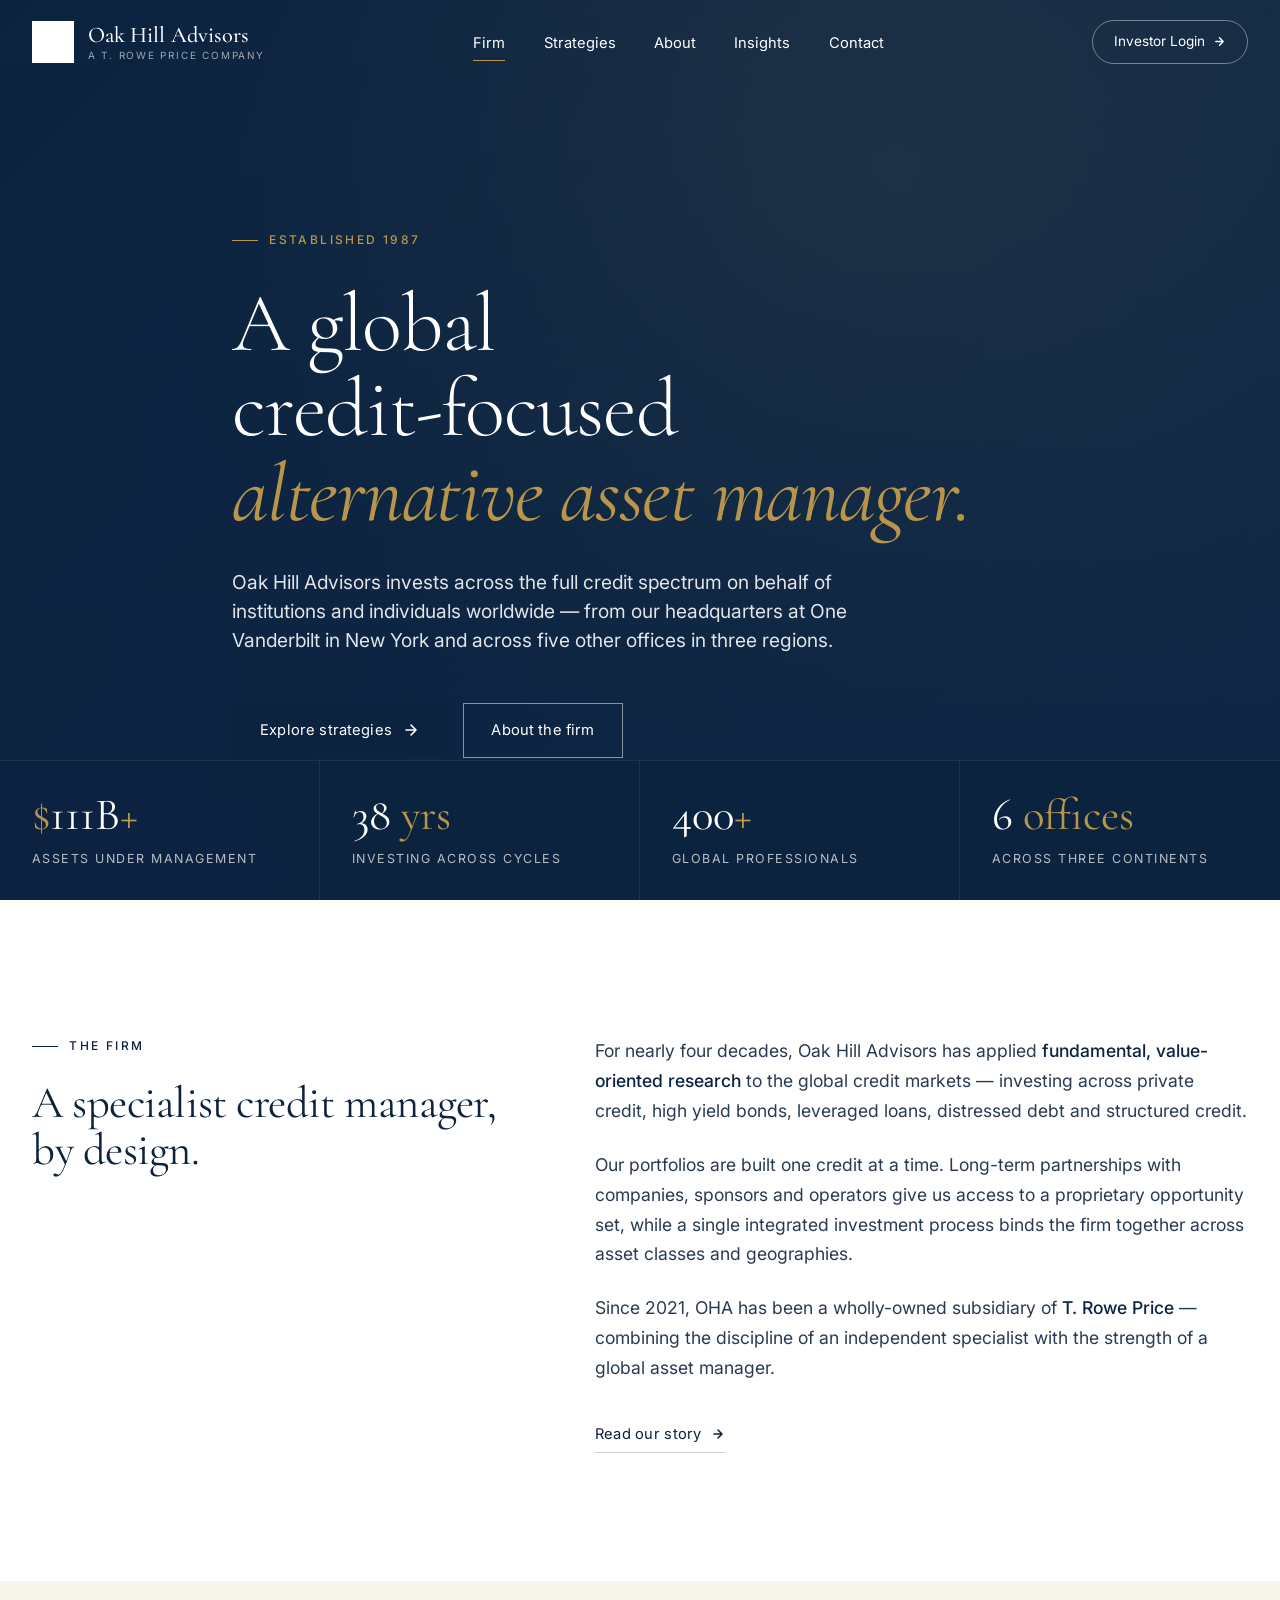
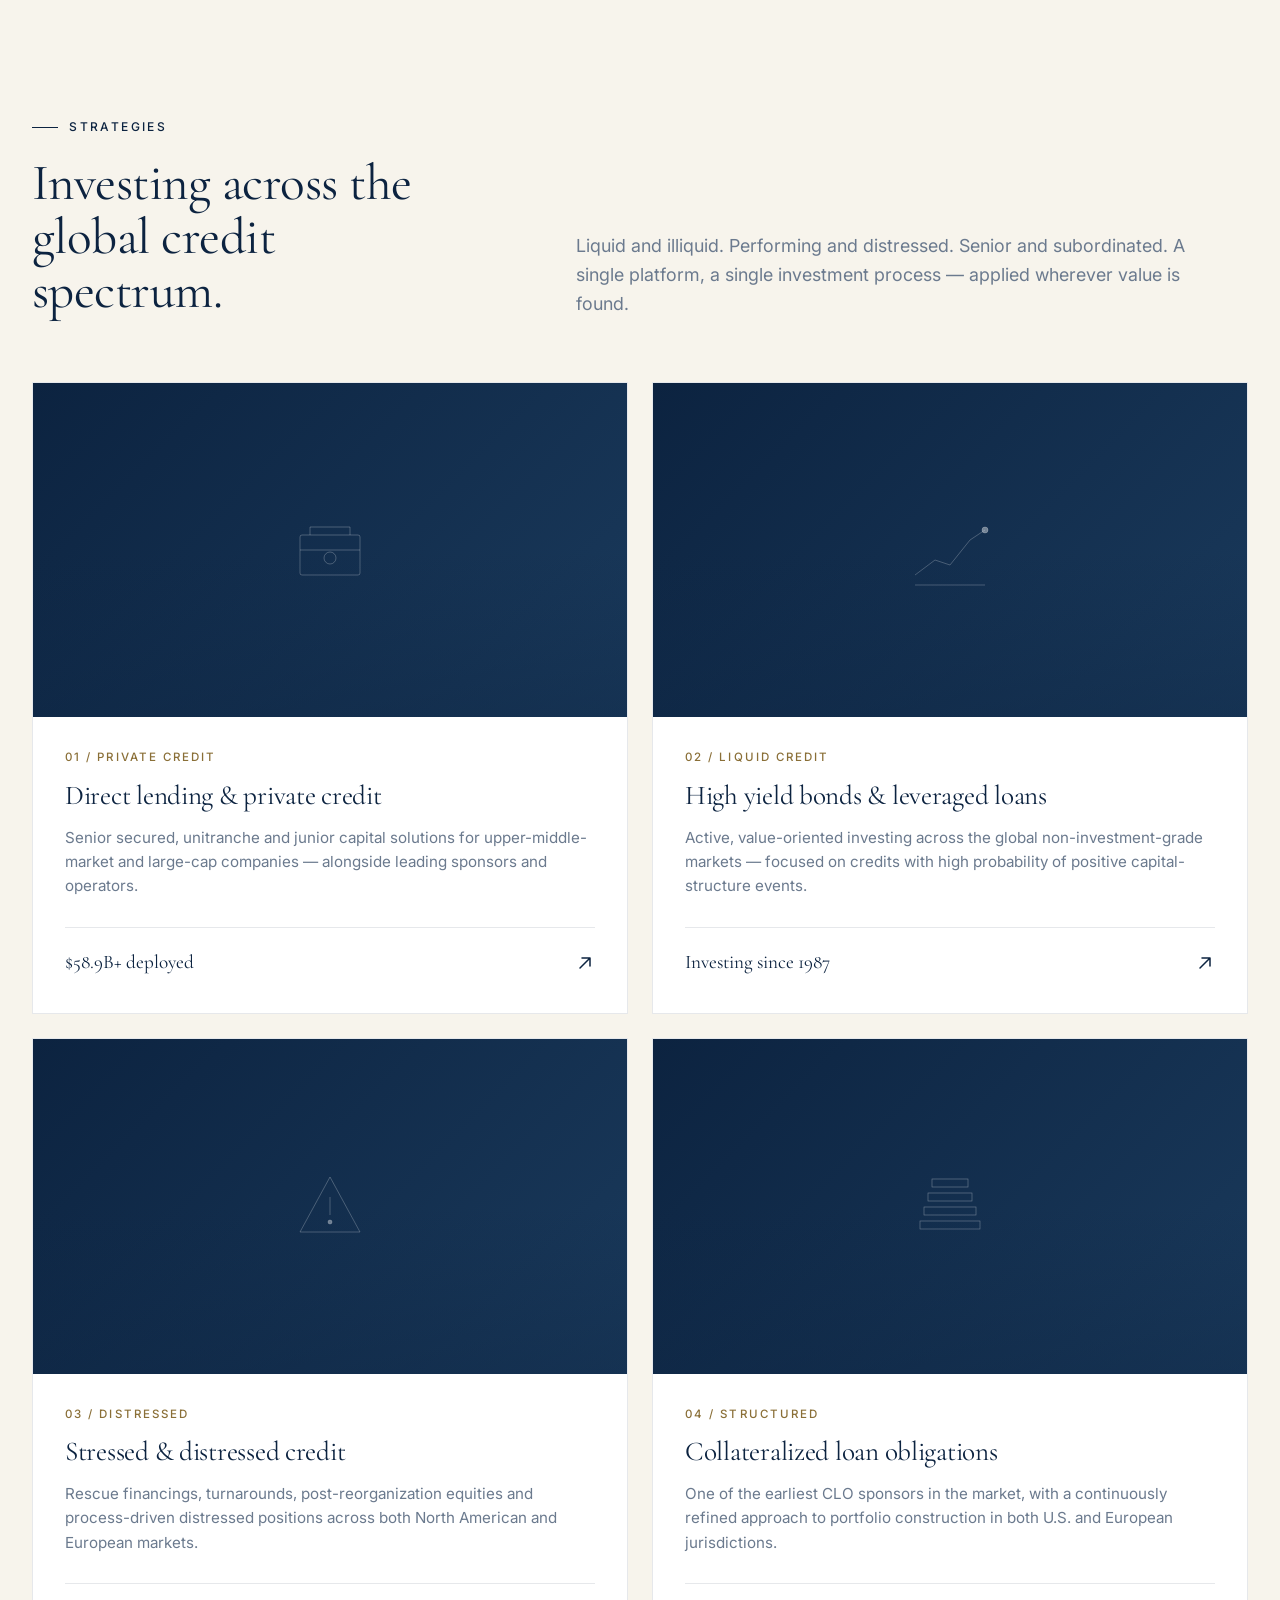
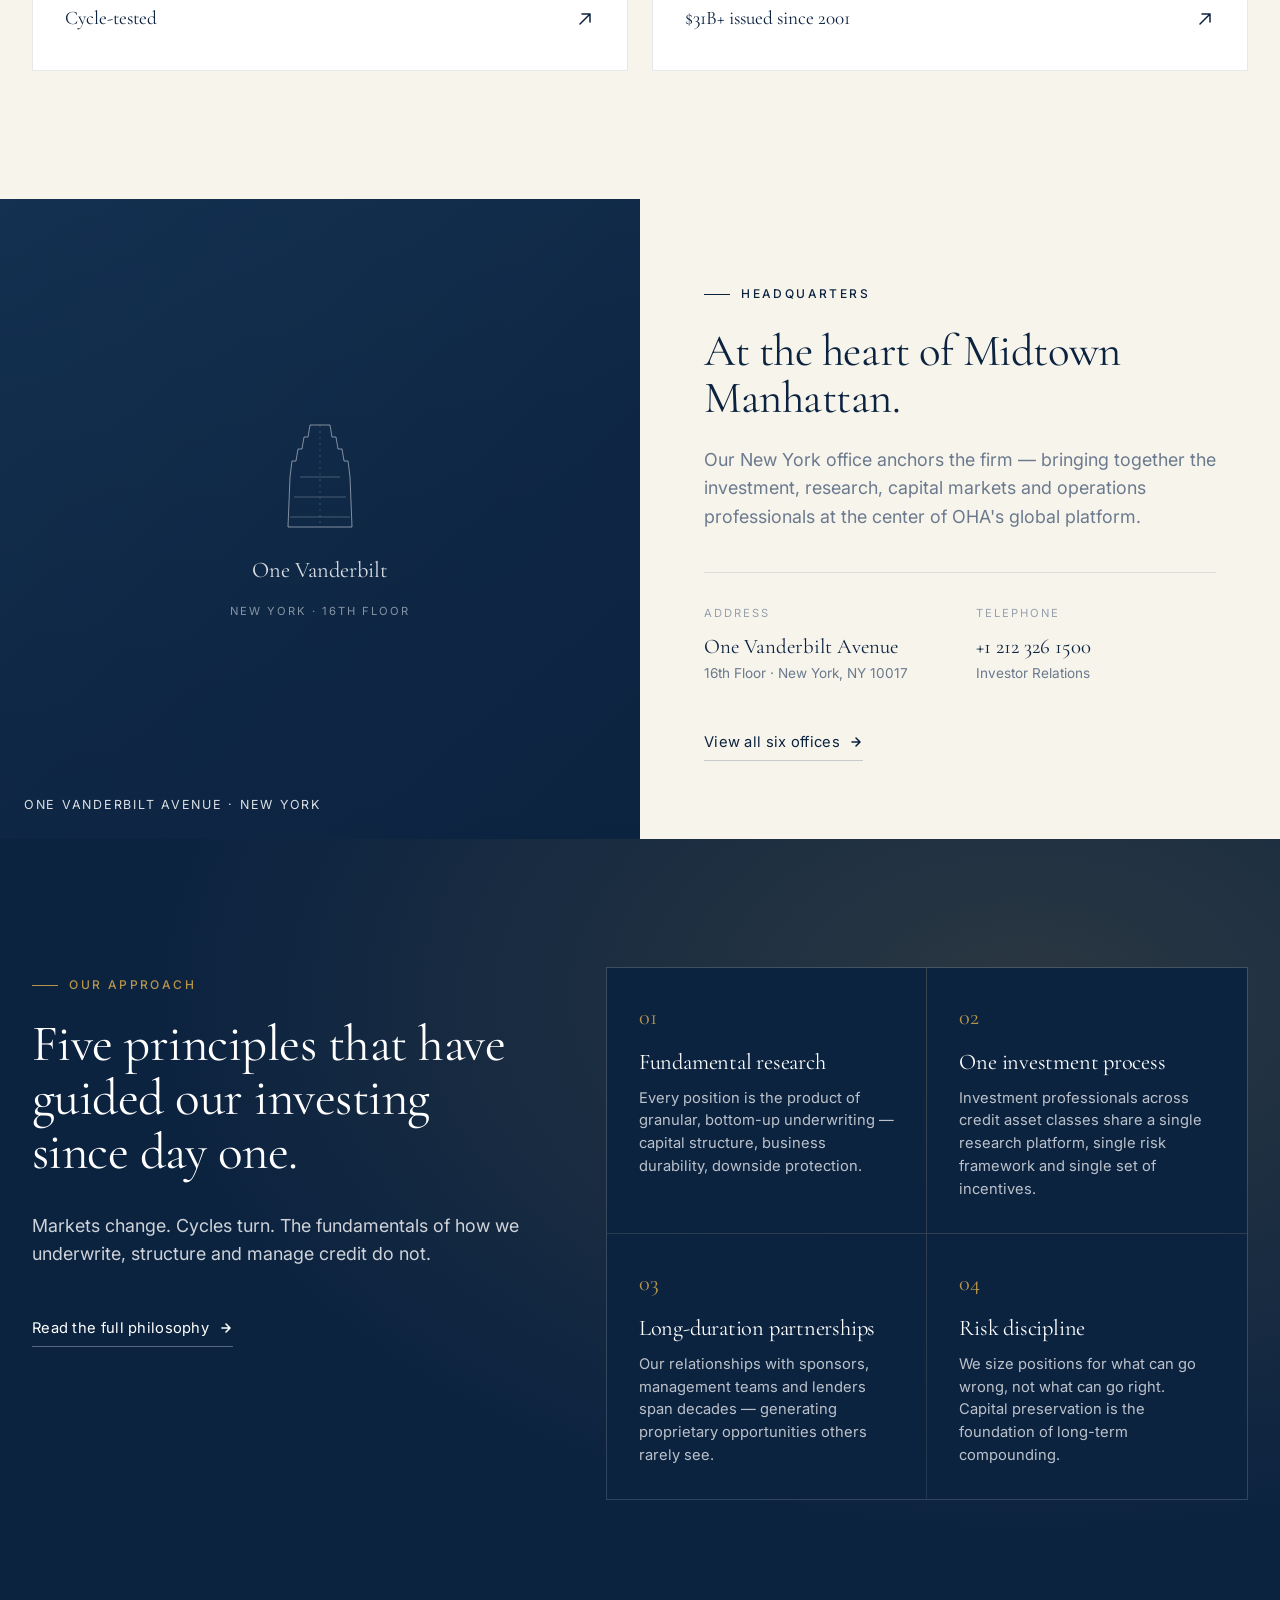
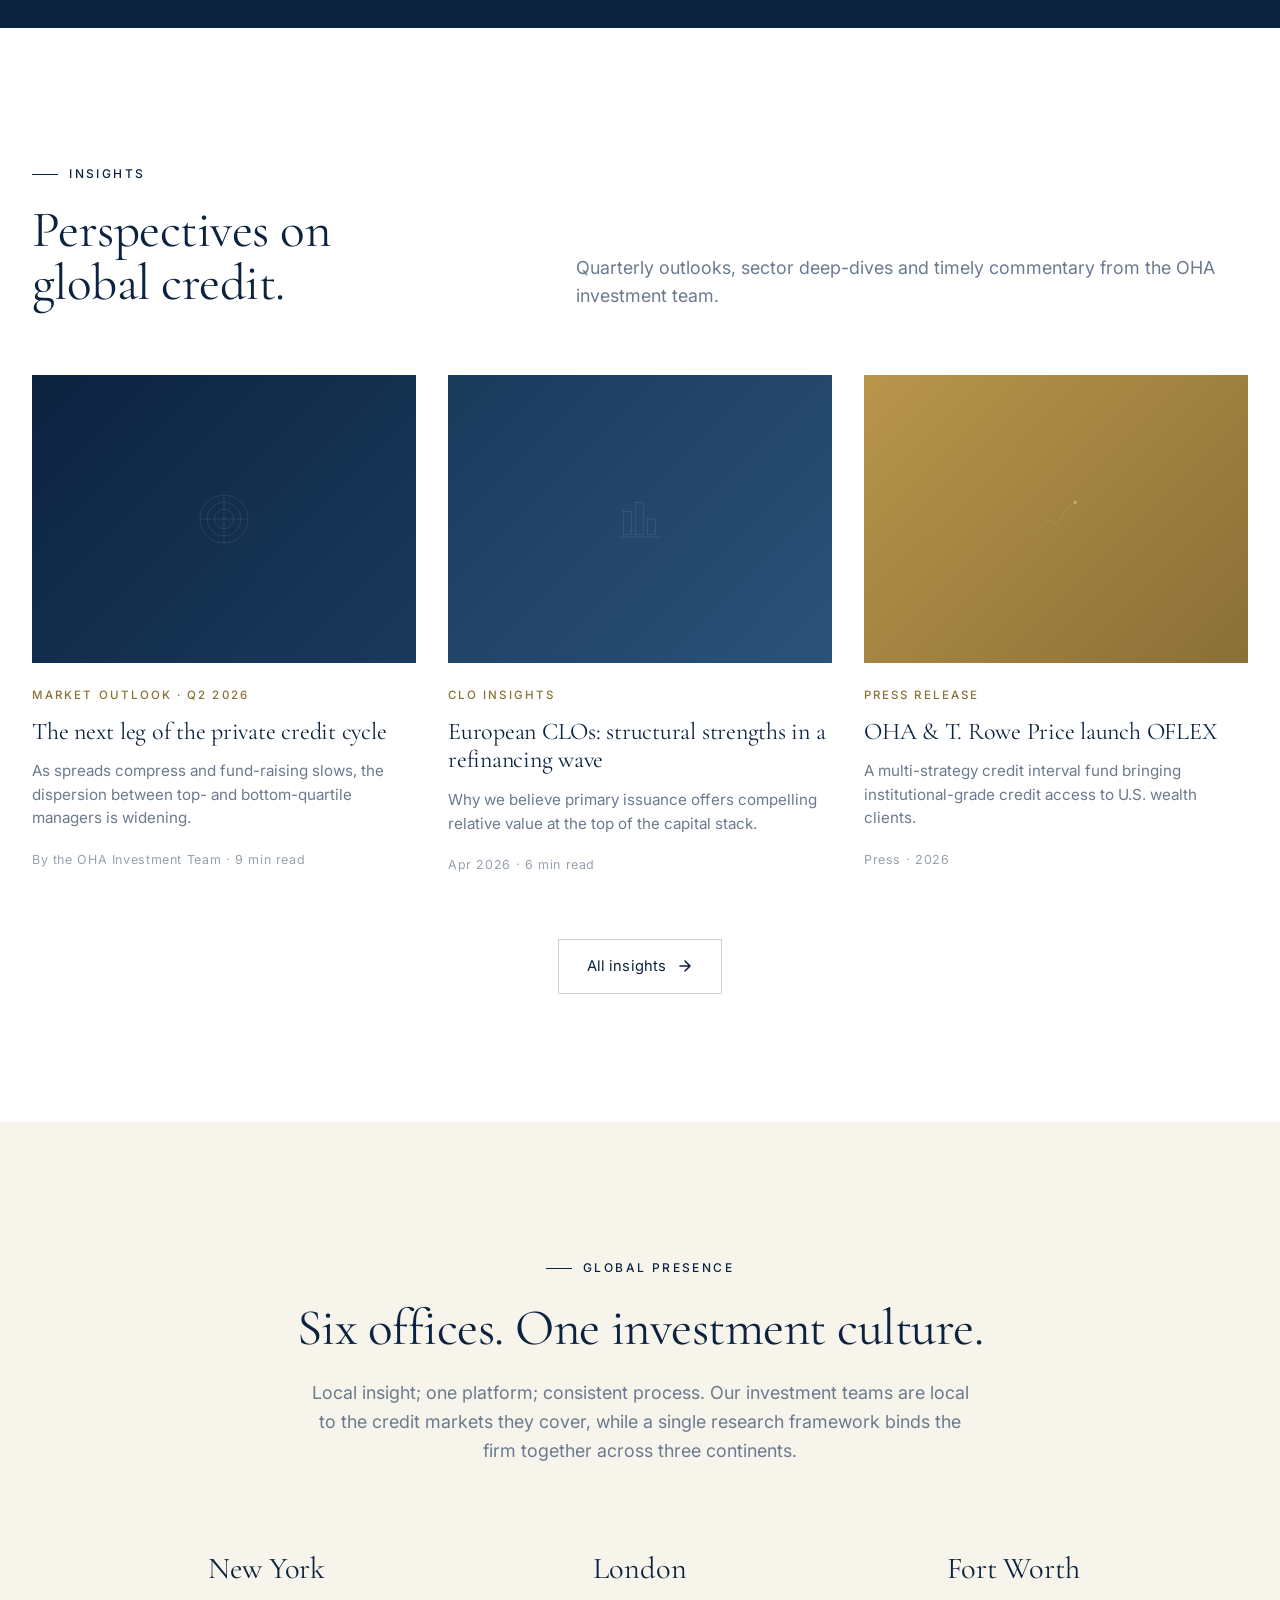
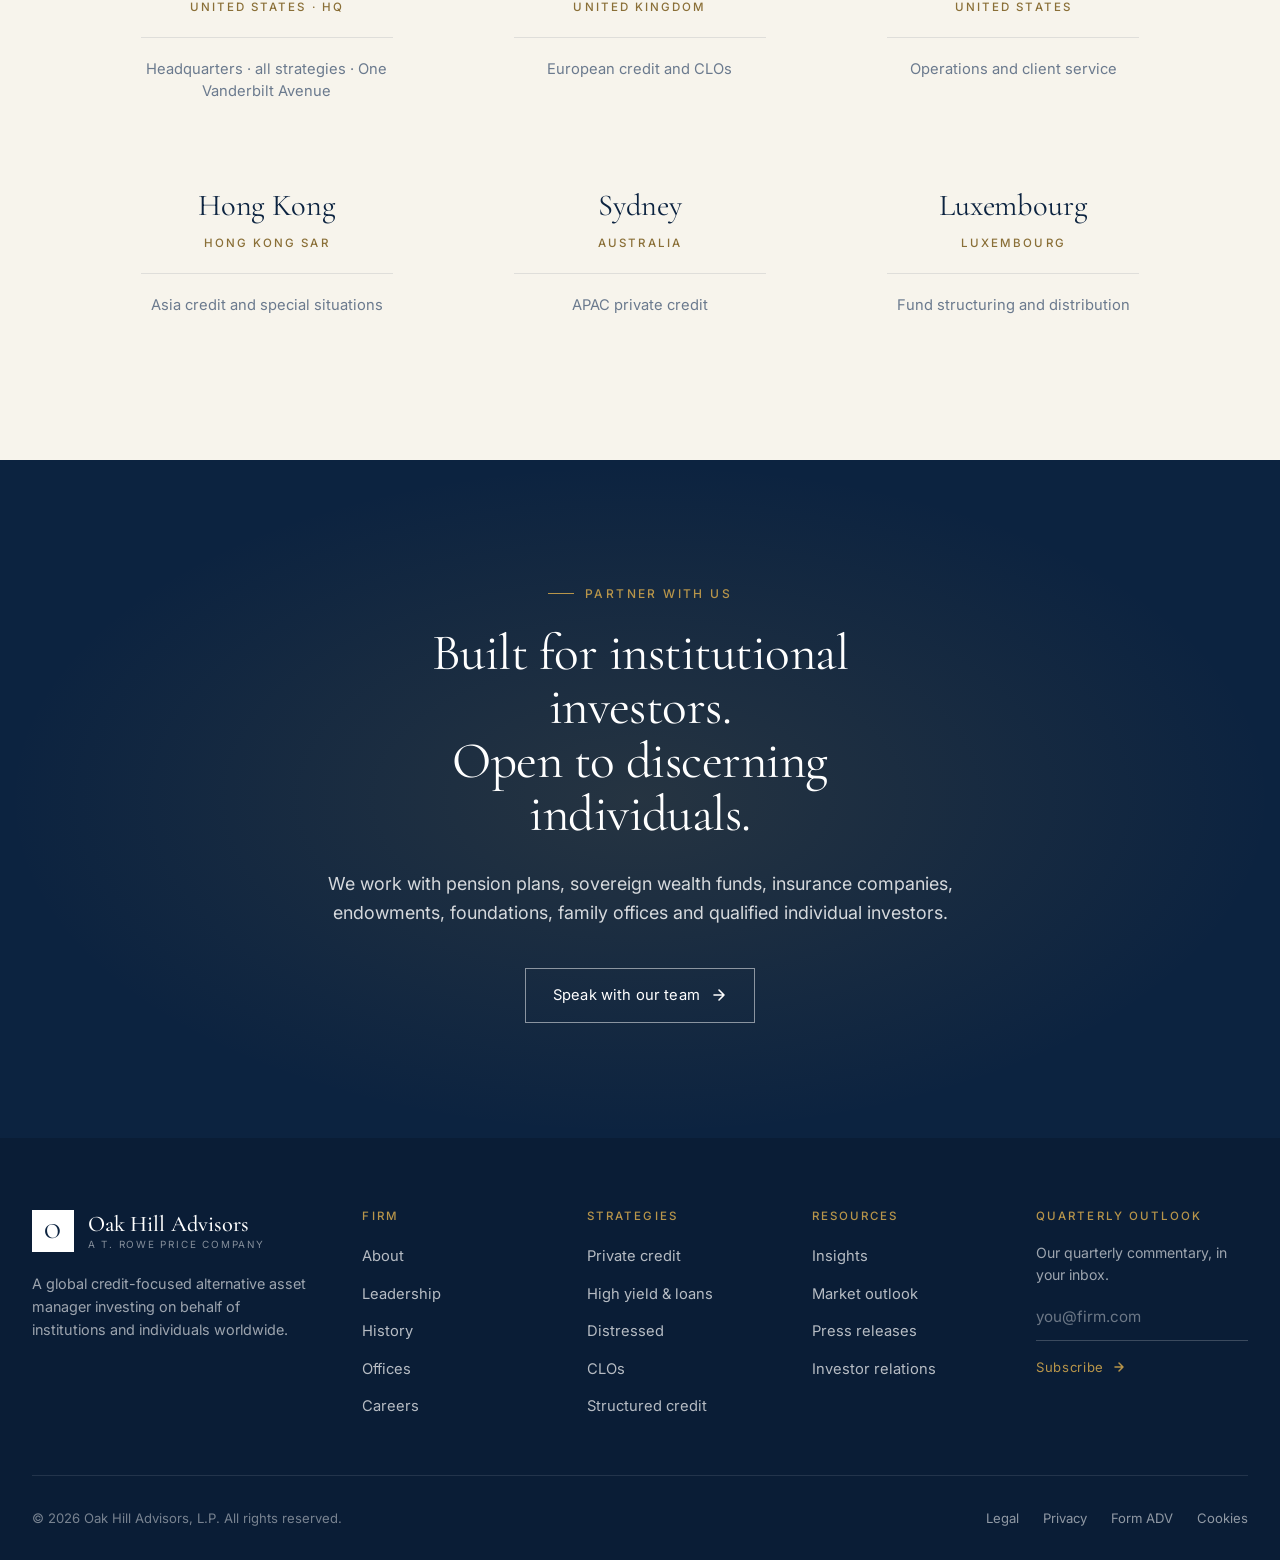
==== commit cf588934: "v3: elegant Blackstone-inspired redesign Complete rebuild: light theme, navy blue brand, photography" ====
--- a/index.html
+++ b/index.html
@@ -4,34 +4,26 @@
   <meta charset="utf-8" />
   <meta name="viewport" content="width=device-width, initial-scale=1" />
   <title>Oak Hill Advisors — A Global Credit-Focused Alternative Asset Manager</title>
-  <meta name="description" content="Oak Hill Advisors is a leading global credit-focused alternative asset manager with $111B AUM and 38+ years of experience across private credit, high yield, leveraged loans, distressed debt and CLOs." />
-  <meta name="theme-color" content="#0a0e0c" />
+  <meta name="description" content="Oak Hill Advisors is a leading global credit-focused alternative asset manager with $111B AUM and 38 years of experience across private credit, high yield, leveraged loans, distressed debt and CLOs." />
+  <meta name="theme-color" content="#0c2340" />
 
   <link rel="preconnect" href="https://fonts.googleapis.com" />
   <link rel="preconnect" href="https://fonts.gstatic.com" crossorigin />
-  <link href="https://fonts.googleapis.com/css2?family=Cormorant+Garamond:ital,wght@0,300;0,400;0,500;1,300;1,400&family=Fraunces:opsz,wght,SOFT,WONK@9..144,300;9..144,400;9..144,500&family=Inter:wght@300;400;500;600&family=JetBrains+Mono:wght@400;500&display=swap" rel="stylesheet" />
+  <link href="https://fonts.googleapis.com/css2?family=Cormorant+Garamond:ital,wght@0,300;0,400;0,500;1,300;1,400&family=Inter:wght@300;400;500;600&display=swap" rel="stylesheet" />
   <link rel="stylesheet" href="assets/css/styles.css" />
-  <link rel="icon" type="image/svg+xml" href="data:image/svg+xml,%3Csvg xmlns='http://www.w3.org/2000/svg' viewBox='0 0 32 32'%3E%3Ccircle cx='16' cy='16' r='15' fill='%232f5d4a'/%3E%3Cpath d='M16 6 C 11 9, 9 14, 11 19 C 13 17, 15 16, 16 16 C 17 16, 19 17, 21 19 C 23 14, 21 9, 16 6 Z' fill='%23d4a843'/%3E%3C/svg%3E" />
+  <link rel="icon" type="image/svg+xml" href="data:image/svg+xml,%3Csvg xmlns='http://www.w3.org/2000/svg' viewBox='0 0 32 32'%3E%3Crect width='32' height='32' fill='%230c2340'/%3E%3Ctext x='16' y='21' text-anchor='middle' font-family='Georgia' font-size='14' fill='%23ffffff'%3EO%3C/text%3E%3C/svg%3E" />
 </head>
-<body class="has-pulse">
-
-<!-- Live market pulse strip -->
-<div class="pulse-bar is-active" aria-label="Live market data ticker">
-  <div class="pulse-track" id="pulseTrack">
-    <!-- Items injected by JS for seamless looping -->
-  </div>
-</div>
+<body>
 
 <!-- Header -->
-<header class="site-header">
+<header class="site-header on-dark">
   <div class="container">
     <nav class="nav" aria-label="Primary">
       <a href="index.html" class="brand">
         <span class="brand-mark" aria-hidden="true">
           <svg viewBox="0 0 42 42" fill="none">
-            <circle cx="21" cy="21" r="20" stroke="currentColor" stroke-opacity="0.3" stroke-width="0.5"/>
-            <path d="M21 7 C 14 11, 11 17, 13 24 C 16 21, 19 19, 21 19 C 23 19, 26 21, 29 24 C 31 17, 28 11, 21 7 Z" fill="#d4a843"/>
-            <path d="M21 19 V 35" stroke="#d4a843" stroke-width="0.8" stroke-linecap="round"/>
+            <rect width="42" height="42" fill="currentColor"/>
+            <text x="21" y="28" text-anchor="middle" font-family="Cormorant Garamond, Georgia, serif" font-size="22" fill="#ffffff" font-weight="500">O</text>
           </svg>
         </span>
         <span class="brand-text">
@@ -45,13 +37,12 @@
         <li><a href="strategies.html">Strategies</a></li>
         <li><a href="about.html">About</a></li>
         <li><a href="insights.html">Insights</a></li>
-        <li><a href="about.html#leadership">Leadership</a></li>
         <li><a href="contact.html">Contact</a></li>
       </ul>
 
       <a href="contact.html" class="nav-cta">
         Investor Login
-        <svg width="14" height="14" viewBox="0 0 14 14" fill="none" stroke="currentColor" stroke-width="1.5"><path d="M3 7h8M7 3l4 4-4 4" stroke-linecap="round" stroke-linejoin="round"/></svg>
+        <svg width="13" height="13" viewBox="0 0 14 14" fill="none" stroke="currentColor" stroke-width="1.5"><path d="M3 7h8M7 3l4 4-4 4" stroke-linecap="round" stroke-linejoin="round"/></svg>
       </a>
 
       <button class="nav-toggle" aria-label="Toggle navigation" aria-expanded="false">
@@ -62,145 +53,87 @@
 </header>
 
 <!-- ============================================================
-     Hero — editorial / typographic
+     Hero — One Vanderbilt photograph behind, simple typographic
      ============================================================ -->
 <section class="hero">
-  <div class="hero-canvas"></div>
-
-  <!-- Decorative oak leaf -->
-  <svg class="leaf-bg" viewBox="0 0 400 500" fill="none" aria-hidden="true">
-    <path d="M200 30 Q 280 80 290 180 Q 360 200 350 300 Q 280 320 260 380 Q 230 460 200 480 Q 170 460 140 380 Q 120 320 50 300 Q 40 200 110 180 Q 120 80 200 30 Z"
-          stroke="#d4a843" stroke-width="0.8" fill="none" />
-    <path d="M200 30 V 480" stroke="#d4a843" stroke-width="0.5" />
-    <path d="M200 110 Q 240 130 270 170 M 200 180 Q 250 200 290 240 M 200 250 Q 240 270 280 310 M 200 320 Q 230 340 260 380 M 200 70 Q 170 90 130 130 M 200 140 Q 160 160 110 200 M 200 220 Q 160 240 120 280 M 200 290 Q 170 310 140 360" stroke="#d4a843" stroke-width="0.4" />
-  </svg>
+  <div class="hero-photo" aria-hidden="true">
+    <div class="hero-photo-fallback"></div>
+    <img src="assets/img/one-vanderbilt-hero.jpg"
+         alt=""
+         onerror="this.style.display='none'"
+         loading="eager" />
+  </div>
 
   <div class="container hero-inner">
-
-    <div class="hero-tagline">
-      <span><strong>Oak Hill Advisors</strong> · Est. 1987 · New York / London / Hong Kong / Sydney</span>
-      <span class="live-pill">Markets open · NYSE</span>
-    </div>
-
-    <h1 class="hero-headline">
-      <span class="line">Disciplined</span>
-      <span class="line"><em>credit.</em></span>
-      <span class="line"><span class="underline-word">Enduring</span> conviction.</span>
+    <span class="eyebrow on-dark">Established 1987</span>
+    <h1>
+      A global<br/>
+      credit-focused<br/>
+      <em>alternative asset manager.</em>
     </h1>
-
-    <div class="hero-grid">
+    <p class="lead">
+      Oak Hill Advisors invests across the full credit spectrum on behalf of institutions and individuals worldwide — from our headquarters at One Vanderbilt in New York and across five other offices in three regions.
+    </p>
+    <div class="hero-actions">
+      <a href="strategies.html" class="btn btn-primary">
+        Explore strategies
+        <svg class="arrow" width="16" height="16" viewBox="0 0 16 16" fill="none" stroke="currentColor" stroke-width="1.6"><path d="M3 8h10M8 3l5 5-5 5" stroke-linecap="round" stroke-linejoin="round"/></svg>
+      </a>
+      <a href="about.html" class="btn btn-light">
+        About the firm
+      </a>
+    </div>
+  </div>
+
+  <!-- Key figures bar -->
+  <div class="hero-stats">
+    <div class="container-wide" style="padding: 0;">
+      <div class="hero-stats-grid">
+        <div class="hero-stat">
+          <div class="num"><span class="accent">$</span>111B<span class="accent">+</span></div>
+          <div class="lbl">Assets under management</div>
+        </div>
+        <div class="hero-stat">
+          <div class="num">38<span class="accent"> yrs</span></div>
+          <div class="lbl">Investing across cycles</div>
+        </div>
+        <div class="hero-stat">
+          <div class="num">400<span class="accent">+</span></div>
+          <div class="lbl">Global professionals</div>
+        </div>
+        <div class="hero-stat">
+          <div class="num">6<span class="accent"> offices</span></div>
+          <div class="lbl">Across three continents</div>
+        </div>
+      </div>
+    </div>
+  </div>
+</section>
+
+<!-- ============================================================
+     Intro
+     ============================================================ -->
+<section class="intro">
+  <div class="container">
+    <div class="intro-grid">
       <div class="reveal">
-        <p class="col-lead">
-          For nearly four decades, Oak Hill Advisors has been a <strong>global credit-focused alternative asset manager</strong> — partnering with institutions and individuals to deliver attractive risk-adjusted returns across the full credit spectrum.
+        <span class="eyebrow">The firm</span>
+        <h2>A specialist credit manager, by design.</h2>
+      </div>
+      <div class="intro-body reveal" style="--reveal-delay: 0.1s">
+        <p>
+          For nearly four decades, Oak Hill Advisors has applied <strong>fundamental, value-oriented research</strong> to the global credit markets — investing across private credit, high yield bonds, leveraged loans, distressed debt and structured credit.
         </p>
-        <div class="hero-actions" style="margin-top: 2.5rem;">
-          <a href="strategies.html" class="btn btn-primary">
-            Explore strategies
-            <svg class="arrow" width="16" height="16" viewBox="0 0 16 16" fill="none" stroke="currentColor" stroke-width="1.6"><path d="M3 8h10M8 3l5 5-5 5" stroke-linecap="round" stroke-linejoin="round"/></svg>
-          </a>
-          <a href="about.html" class="btn btn-ghost">About the firm</a>
-        </div>
-      </div>
-
-      <div class="hero-figures reveal" style="--reveal-delay: 0.2s">
-        <div class="figure-row">
-          <div class="lbl">Assets under<br/>management</div>
-          <div class="val"><span class="unit">$</span><span data-count="111">111</span><span class="unit">B+</span></div>
-        </div>
-        <div class="figure-row">
-          <div class="lbl">Years investing<br/>across cycles</div>
-          <div class="val"><span data-count="38">38</span></div>
-        </div>
-        <div class="figure-row">
-          <div class="lbl">Global investment<br/>professionals</div>
-          <div class="val"><span data-count="400">400</span><span class="unit">+</span></div>
-        </div>
-      </div>
-    </div>
-
-  </div>
-
-  <div class="hero-scroll-hint">Scroll to explore</div>
-</section>
-
-<!-- ============================================================
-     AUM Growth Chart
-     ============================================================ -->
-<section class="aum-section">
-  <div class="container">
-    <div class="aum-grid">
-      <div class="aum-text reveal">
-        <span class="eyebrow">By the numbers</span>
-        <h2>Compound trust. Compound capital.</h2>
-        <p class="lead">
-          From a single high-yield strategy in 1987 to $111 billion across global credit today — built one credit, one cycle, one client at a time.
+        <p>
+          Our portfolios are built one credit at a time. Long-term partnerships with companies, sponsors and operators give us access to a proprietary opportunity set, while a single integrated investment process binds the firm together across asset classes and geographies.
         </p>
-      </div>
-
-      <div class="aum-chart-wrap reveal" style="--reveal-delay: 0.15s">
-        <div class="chart-head">
-          <div>
-            <div class="title">Assets under management ($B)</div>
-            <div class="current">$111B</div>
-            <div class="delta">▲ Compounded across multiple cycles</div>
-          </div>
-          <div style="text-align: right;">
-            <div class="title" style="color: var(--color-gold);">1987 → 2025</div>
-            <div style="font-family: var(--font-mono); font-size: 0.78rem; color: var(--color-text-muted); margin-top: 0.4rem;">38 yrs · 6 offices</div>
-          </div>
-        </div>
-
-        <div class="aum-chart">
-          <svg viewBox="0 0 600 240" preserveAspectRatio="none">
-            <defs>
-              <linearGradient id="aumGradient" x1="0" x2="0" y1="0" y2="1">
-                <stop offset="0%" stop-color="#d4a843" stop-opacity="0.32"/>
-                <stop offset="100%" stop-color="#d4a843" stop-opacity="0"/>
-              </linearGradient>
-            </defs>
-            <!-- Grid -->
-            <line class="grid-line" x1="0" y1="40" x2="600" y2="40"/>
-            <line class="grid-line" x1="0" y1="100" x2="600" y2="100"/>
-            <line class="grid-line" x1="0" y1="160" x2="600" y2="160"/>
-            <line class="grid-line" x1="0" y1="220" x2="600" y2="220"/>
-
-            <text class="axis-label" x="0" y="35">$120B</text>
-            <text class="axis-label" x="0" y="95">$80B</text>
-            <text class="axis-label" x="0" y="155">$40B</text>
-            <text class="axis-label" x="0" y="215">$0</text>
-
-            <!-- Area -->
-            <path class="area" d="M 30 218 L 80 215 L 130 211 L 180 200 L 230 182 L 280 158 L 330 130 L 380 102 L 430 78 L 480 56 L 530 38 L 570 28 L 570 220 L 30 220 Z"/>
-
-            <!-- Line -->
-            <path class="line" d="M 30 218 L 80 215 L 130 211 L 180 200 L 230 182 L 280 158 L 330 130 L 380 102 L 430 78 L 480 56 L 530 38 L 570 28"/>
-
-            <!-- Dots -->
-            <circle class="dot" cx="30" cy="218" r="3"/>
-            <circle class="dot" cx="180" cy="200" r="3"/>
-            <circle class="dot" cx="280" cy="158" r="3"/>
-            <circle class="dot" cx="380" cy="102" r="3"/>
-            <circle class="dot" cx="480" cy="56" r="3"/>
-            <circle class="dot last" cx="570" cy="28" r="6"/>
-
-            <!-- X-axis labels -->
-            <text class="axis-label" x="30" y="238" text-anchor="middle">'87</text>
-            <text class="axis-label" x="180" y="238" text-anchor="middle">'00</text>
-            <text class="axis-label" x="280" y="238" text-anchor="middle">'08</text>
-            <text class="axis-label" x="380" y="238" text-anchor="middle">'15</text>
-            <text class="axis-label" x="480" y="238" text-anchor="middle">'21</text>
-            <text class="axis-label" x="570" y="238" text-anchor="middle">'25</text>
-          </svg>
-        </div>
-
-        <div style="margin-top: 1.5rem; padding-top: 1.5rem; border-top: 1px solid var(--color-line); display: flex; justify-content: space-between; flex-wrap: wrap; gap: 1rem;">
-          <div style="font-family: var(--font-mono); font-size: 0.72rem; color: var(--color-text-subtle); letter-spacing: 0.1em; text-transform: uppercase;">
-            Source · Firm disclosures (Dec 2025)
-          </div>
-          <div style="font-family: var(--font-mono); font-size: 0.72rem; color: var(--color-gold); letter-spacing: 0.1em; text-transform: uppercase;">
-            T. Rowe Price acquisition · 2021 ⚲
-          </div>
-        </div>
+        <p>
+          Since 2021, OHA has been a wholly-owned subsidiary of <strong>T. Rowe Price</strong> — combining the discipline of an independent specialist with the strength of a global asset manager.
+        </p>
+        <a href="about.html" class="text-link" style="margin-top: 2.5rem;">
+          Read our story
+          <svg width="14" height="14" viewBox="0 0 14 14" fill="none" stroke="currentColor" stroke-width="1.6"><path d="M3 7h8M7 3l4 4-4 4" stroke-linecap="round" stroke-linejoin="round"/></svg>
+        </a>
       </div>
     </div>
   </div>
@@ -209,212 +142,205 @@
 <!-- ============================================================
      Strategies
      ============================================================ -->
-<section class="strategies" id="strategies">
+<section class="strategies">
   <div class="container">
     <div class="section-head">
       <div class="reveal">
-        <div class="index-num">§ 02 / Strategies</div>
-        <span class="eyebrow">Where we invest</span>
-        <h2>Built around the way credit actually trades.</h2>
+        <span class="eyebrow">Strategies</span>
+        <h2>Investing across the global credit spectrum.</h2>
       </div>
       <p class="lead reveal" style="--reveal-delay: 0.1s">
-        Liquid and illiquid. Performing and distressed. Senior and subordinated. Our platform spans the full credit spectrum — and a single, integrated investment process binds it together.
+        Liquid and illiquid. Performing and distressed. Senior and subordinated. A single platform, a single investment process — applied wherever value is found.
       </p>
     </div>
 
     <div class="strategy-grid">
-      <!-- Private Credit -->
+
       <a href="strategies.html#private-credit" class="strategy-card reveal">
-        <svg class="card-bg" viewBox="0 0 400 400" preserveAspectRatio="xMidYMid slice" aria-hidden="true">
-          <defs>
-            <linearGradient id="sg1" x1="0" y1="0" x2="1" y2="1">
-              <stop offset="0%" stop-color="#14322a" stop-opacity="0.95"/>
-              <stop offset="100%" stop-color="#0f1411" stop-opacity="1"/>
-            </linearGradient>
-          </defs>
-          <rect width="400" height="400" fill="url(#sg1)"/>
-          <g stroke="#d4a843" stroke-width="0.5" fill="none" opacity="0.35">
-            <circle cx="320" cy="80" r="60"/>
-            <circle cx="320" cy="80" r="100"/>
-            <circle cx="320" cy="80" r="140"/>
-            <line x1="320" y1="0" x2="320" y2="220"/>
-            <line x1="220" y1="80" x2="420" y2="80"/>
-          </g>
-        </svg>
-        <div class="strategy-card-top">
+        <div class="strategy-card-photo">
+          <img src="assets/img/strategy-private-credit.jpg" alt="" onerror="this.style.display='none'" loading="lazy"/>
+          <div class="fallback">
+            <svg viewBox="0 0 100 100" fill="none" stroke="currentColor" stroke-width="0.6">
+              <rect x="20" y="35" width="60" height="40" rx="2"/>
+              <path d="M20 50h60M30 35v-8h40v8"/>
+              <circle cx="50" cy="58" r="6"/>
+            </svg>
+          </div>
+        </div>
+        <div class="strategy-card-body">
           <span class="index">01 / Private Credit</span>
-          <svg class="icon" viewBox="0 0 48 48" fill="none" stroke="currentColor" stroke-width="1.2">
-            <rect x="6" y="14" width="36" height="26" rx="2"/>
-            <path d="M6 22h36M14 14V8h20v6"/>
-            <circle cx="24" cy="28" r="4"/>
+          <h3>Direct lending &amp; private credit</h3>
+          <p>Senior secured, unitranche and junior capital solutions for upper-middle-market and large-cap companies — alongside leading sponsors and operators.</p>
+          <div class="strategy-card-meta">
+            <span class="figure">$58.9B+ deployed</span>
+            <svg class="arrow" width="20" height="20" viewBox="0 0 20 20" fill="none" stroke="currentColor" stroke-width="1.5"><path d="M5 15L15 5M7 5h8v8" stroke-linecap="round" stroke-linejoin="round"/></svg>
+          </div>
+        </div>
+      </a>
+
+      <a href="strategies.html#high-yield" class="strategy-card reveal" style="--reveal-delay: 0.05s">
+        <div class="strategy-card-photo">
+          <img src="assets/img/strategy-high-yield.jpg" alt="" onerror="this.style.display='none'" loading="lazy"/>
+          <div class="fallback">
+            <svg viewBox="0 0 100 100" fill="none" stroke="currentColor" stroke-width="0.6">
+              <path d="M15 75 L 35 60 L 50 65 L 70 40 L 85 30"/>
+              <circle cx="85" cy="30" r="3" fill="currentColor"/>
+              <line x1="15" y1="85" x2="85" y2="85"/>
+            </svg>
+          </div>
+        </div>
+        <div class="strategy-card-body">
+          <span class="index">02 / Liquid Credit</span>
+          <h3>High yield bonds &amp; leveraged loans</h3>
+          <p>Active, value-oriented investing across the global non-investment-grade markets — focused on credits with high probability of positive capital-structure events.</p>
+          <div class="strategy-card-meta">
+            <span class="figure">Investing since 1987</span>
+            <svg class="arrow" width="20" height="20" viewBox="0 0 20 20" fill="none" stroke="currentColor" stroke-width="1.5"><path d="M5 15L15 5M7 5h8v8" stroke-linecap="round" stroke-linejoin="round"/></svg>
+          </div>
+        </div>
+      </a>
+
+      <a href="strategies.html#distressed" class="strategy-card reveal" style="--reveal-delay: 0.1s">
+        <div class="strategy-card-photo">
+          <img src="assets/img/strategy-distressed.jpg" alt="" onerror="this.style.display='none'" loading="lazy"/>
+          <div class="fallback">
+            <svg viewBox="0 0 100 100" fill="none" stroke="currentColor" stroke-width="0.6">
+              <path d="M50 20 L 80 75 H 20 Z"/>
+              <line x1="50" y1="40" x2="50" y2="58"/>
+              <circle cx="50" cy="65" r="2" fill="currentColor"/>
+            </svg>
+          </div>
+        </div>
+        <div class="strategy-card-body">
+          <span class="index">03 / Distressed</span>
+          <h3>Stressed &amp; distressed credit</h3>
+          <p>Rescue financings, turnarounds, post-reorganization equities and process-driven distressed positions across both North American and European markets.</p>
+          <div class="strategy-card-meta">
+            <span class="figure">Cycle-tested</span>
+            <svg class="arrow" width="20" height="20" viewBox="0 0 20 20" fill="none" stroke="currentColor" stroke-width="1.5"><path d="M5 15L15 5M7 5h8v8" stroke-linecap="round" stroke-linejoin="round"/></svg>
+          </div>
+        </div>
+      </a>
+
+      <a href="strategies.html#clo" class="strategy-card reveal" style="--reveal-delay: 0.15s">
+        <div class="strategy-card-photo">
+          <img src="assets/img/strategy-clo.jpg" alt="" onerror="this.style.display='none'" loading="lazy"/>
+          <div class="fallback">
+            <svg viewBox="0 0 100 100" fill="none" stroke="currentColor" stroke-width="0.6">
+              <rect x="32" y="22" width="36" height="8"/>
+              <rect x="28" y="36" width="44" height="8"/>
+              <rect x="24" y="50" width="52" height="8"/>
+              <rect x="20" y="64" width="60" height="8"/>
+            </svg>
+          </div>
+        </div>
+        <div class="strategy-card-body">
+          <span class="index">04 / Structured</span>
+          <h3>Collateralized loan obligations</h3>
+          <p>One of the earliest CLO sponsors in the market, with a continuously refined approach to portfolio construction in both U.S. and European jurisdictions.</p>
+          <div class="strategy-card-meta">
+            <span class="figure">$31B+ issued since 2001</span>
+            <svg class="arrow" width="20" height="20" viewBox="0 0 20 20" fill="none" stroke="currentColor" stroke-width="1.5"><path d="M5 15L15 5M7 5h8v8" stroke-linecap="round" stroke-linejoin="round"/></svg>
+          </div>
+        </div>
+      </a>
+
+    </div>
+  </div>
+</section>
+
+<!-- ============================================================
+     Headquarters — One Vanderbilt
+     ============================================================ -->
+<section class="headquarters">
+  <div class="hq-grid">
+    <div class="hq-photo">
+      <img src="assets/img/one-vanderbilt.jpg"
+           alt="One Vanderbilt Avenue, the headquarters of Oak Hill Advisors in Midtown Manhattan"
+           onerror="this.style.display='none'"
+           loading="lazy" />
+      <div class="fallback">
+        <div>
+          <svg class="building-icon" viewBox="0 0 80 120" fill="none" stroke="currentColor" stroke-width="0.8">
+            <path d="M30 8 L50 8 L52 20 L56 20 L58 32 L62 32 L64 44 L68 44 L70 60 L72 110 L8 110 L10 60 L12 44 L16 44 L18 32 L22 32 L24 20 L28 20 Z"/>
+            <line x1="40" y1="8" x2="40" y2="110" stroke-dasharray="2 4" opacity="0.4"/>
+            <line x1="20" y1="60" x2="60" y2="60" opacity="0.5"/>
+            <line x1="14" y1="80" x2="66" y2="80" opacity="0.5"/>
+            <line x1="10" y1="100" x2="70" y2="100" opacity="0.5"/>
           </svg>
-        </div>
-        <h3>Direct lending<br/>&amp; private credit</h3>
-        <p>Senior secured, unitranche and junior capital solutions for upper-middle-market and large-cap companies — typically alongside leading sponsors and operators.</p>
-        <div class="meta">
-          <span class="figure">$58.9B+ deployed</span>
-          <svg class="arrow-icon" width="22" height="22" viewBox="0 0 20 20" fill="none" stroke="currentColor" stroke-width="1.5"><path d="M5 15L15 5M7 5h8v8" stroke-linecap="round" stroke-linejoin="round"/></svg>
-        </div>
-      </a>
-
-      <!-- High Yield -->
-      <a href="strategies.html#high-yield" class="strategy-card reveal" style="--reveal-delay: 0.05s">
-        <svg class="card-bg" viewBox="0 0 400 400" preserveAspectRatio="xMidYMid slice" aria-hidden="true">
-          <rect width="400" height="400" fill="url(#sg1)"/>
-          <g stroke="#d4a843" stroke-width="0.5" fill="none" opacity="0.4">
-            <path d="M0 280 Q 80 240 160 260 T 320 220 T 480 200" />
-            <path d="M0 320 Q 80 280 160 290 T 320 260 T 480 240" opacity="0.6"/>
-            <path d="M0 360 Q 80 330 160 340 T 320 310 T 480 290" opacity="0.4"/>
-          </g>
-        </svg>
-        <div class="strategy-card-top">
-          <span class="index">02 / Liquid Credit</span>
-          <svg class="icon" viewBox="0 0 48 48" fill="none" stroke="currentColor" stroke-width="1.2">
-            <path d="M6 36 L 16 24 L 24 30 L 36 14 L 42 18"/>
-            <path d="M36 14 H 30 M36 14 V 20" stroke-linecap="round"/>
-          </svg>
-        </div>
-        <h3>High yield bonds<br/>&amp; leveraged loans</h3>
-        <p>Active, value-oriented investing across the global non-investment-grade markets — focused on credits with high probability of positive rating or capital-structure events.</p>
-        <div class="meta">
-          <span class="figure">Investing since 1987</span>
-          <svg class="arrow-icon" width="22" height="22" viewBox="0 0 20 20" fill="none" stroke="currentColor" stroke-width="1.5"><path d="M5 15L15 5M7 5h8v8" stroke-linecap="round" stroke-linejoin="round"/></svg>
-        </div>
-      </a>
-
-      <!-- Distressed -->
-      <a href="strategies.html#distressed" class="strategy-card reveal" style="--reveal-delay: 0.1s">
-        <svg class="card-bg" viewBox="0 0 400 400" preserveAspectRatio="xMidYMid slice" aria-hidden="true">
-          <rect width="400" height="400" fill="url(#sg1)"/>
-          <g stroke="#d4a843" stroke-width="0.5" fill="none" opacity="0.35">
-            <path d="M0 200 L 50 160 L 100 240 L 150 100 L 200 280 L 250 140 L 300 200 L 350 80 L 400 220" />
-            <line x1="0" y1="200" x2="400" y2="200" stroke-dasharray="4 4" opacity="0.4"/>
-          </g>
-        </svg>
-        <div class="strategy-card-top">
-          <span class="index">03 / Distressed</span>
-          <svg class="icon" viewBox="0 0 48 48" fill="none" stroke="currentColor" stroke-width="1.2">
-            <path d="M24 6 L 42 38 H 6 Z"/>
-            <line x1="24" y1="20" x2="24" y2="30"/>
-            <circle cx="24" cy="34" r="0.8" fill="currentColor"/>
-          </svg>
-        </div>
-        <h3>Stressed &amp;<br/>distressed credit</h3>
-        <p>Rescue financings, turnarounds, post-reorganization equities and process-driven distressed positions across both North American and European markets.</p>
-        <div class="meta">
-          <span class="figure">Cycle-tested · 5+ cycles</span>
-          <svg class="arrow-icon" width="22" height="22" viewBox="0 0 20 20" fill="none" stroke="currentColor" stroke-width="1.5"><path d="M5 15L15 5M7 5h8v8" stroke-linecap="round" stroke-linejoin="round"/></svg>
-        </div>
-      </a>
-
-      <!-- CLOs -->
-      <a href="strategies.html#clo" class="strategy-card reveal" style="--reveal-delay: 0.15s">
-        <svg class="card-bg" viewBox="0 0 400 400" preserveAspectRatio="xMidYMid slice" aria-hidden="true">
-          <rect width="400" height="400" fill="url(#sg1)"/>
-          <g stroke="#d4a843" stroke-width="0.5" fill="none" opacity="0.35">
-            <rect x="280" y="60" width="80" height="20"/>
-            <rect x="270" y="90" width="100" height="20"/>
-            <rect x="260" y="120" width="120" height="20"/>
-            <rect x="250" y="150" width="140" height="20"/>
-            <rect x="240" y="180" width="160" height="20"/>
-          </g>
-        </svg>
-        <div class="strategy-card-top">
-          <span class="index">04 / Structured</span>
-          <svg class="icon" viewBox="0 0 48 48" fill="none" stroke="currentColor" stroke-width="1.2">
-            <rect x="10" y="10" width="28" height="6"/>
-            <rect x="8" y="20" width="32" height="6"/>
-            <rect x="6" y="30" width="36" height="6"/>
-          </svg>
-        </div>
-        <h3>Collateralized<br/>loan obligations</h3>
-        <p>One of the earliest CLO sponsors in the market, with a continuously refined approach to portfolio construction in both U.S. and European jurisdictions.</p>
-        <div class="meta">
-          <span class="figure">$31B+ issued since 2001</span>
-          <svg class="arrow-icon" width="22" height="22" viewBox="0 0 20 20" fill="none" stroke="currentColor" stroke-width="1.5"><path d="M5 15L15 5M7 5h8v8" stroke-linecap="round" stroke-linejoin="round"/></svg>
-        </div>
-      </a>
-    </div>
-  </div>
-</section>
-
-<!-- ============================================================
-     Manifesto pull-quote
-     ============================================================ -->
-<section class="manifesto">
-  <div class="container">
-    <div class="reveal">
-      <span class="quote-mark">&#8220;</span>
-      <p class="manifesto-quote">
-        We size positions for what can <em>go wrong</em>, not what can go right. Capital preservation is the <em>foundation</em> of long-term compounding.
-      </p>
-      <div class="manifesto-attr">
-        <strong>The OHA Investment Process</strong> · Five principles, one investment culture
-      </div>
-    </div>
-  </div>
-</section>
-
-<!-- ============================================================
-     Approach / Principles
+          <p>One Vanderbilt</p>
+          <small>New York · 16th Floor</small>
+        </div>
+      </div>
+      <div class="hq-photo-caption">One Vanderbilt Avenue · New York</div>
+    </div>
+
+    <div class="hq-content">
+      <div class="reveal">
+        <span class="eyebrow">Headquarters</span>
+        <h2>At the heart of Midtown Manhattan.</h2>
+        <p class="lead">
+          Our New York office anchors the firm — bringing together the investment, research, capital markets and operations professionals at the center of OHA's global platform.
+        </p>
+
+        <dl class="hq-address">
+          <div>
+            <dt>Address</dt>
+            <dd>One Vanderbilt Avenue<small>16th Floor · New York, NY 10017</small></dd>
+          </div>
+          <div>
+            <dt>Telephone</dt>
+            <dd>+1 212 326 1500<small>Investor Relations</small></dd>
+          </div>
+        </dl>
+
+        <a href="about.html#offices" class="text-link" style="margin-top: 3rem;">
+          View all six offices
+          <svg width="14" height="14" viewBox="0 0 14 14" fill="none" stroke="currentColor" stroke-width="1.6"><path d="M3 7h8M7 3l4 4-4 4" stroke-linecap="round" stroke-linejoin="round"/></svg>
+        </a>
+      </div>
+    </div>
+  </div>
+</section>
+
+<!-- ============================================================
+     Approach / Principles (dark navy band)
      ============================================================ -->
 <section class="approach">
   <div class="container">
     <div class="approach-grid">
       <div class="reveal">
-        <div class="index-num" style="font-family: var(--font-mono); font-size: 0.7rem; letter-spacing: 0.18em; color: var(--color-text-subtle); margin-bottom: 1rem;">§ 04 / The OHA Approach</div>
-        <span class="eyebrow">How we invest</span>
-        <h2 style="margin-top: 1.5rem;">Five principles. One investment culture.</h2>
+        <span class="eyebrow on-dark">Our approach</span>
+        <h2 style="margin-top: 1.5rem;">Five principles that have guided our investing since day one.</h2>
         <p class="lead" style="margin-top: 2rem;">
           Markets change. Cycles turn. The fundamentals of how we underwrite, structure and manage credit do not.
         </p>
-        <div style="margin-top: 3rem;">
-          <a href="about.html" class="btn btn-ghost">Read the playbook
-            <svg class="arrow" width="16" height="16" viewBox="0 0 16 16" fill="none" stroke="currentColor" stroke-width="1.6"><path d="M3 8h10M8 3l5 5-5 5" stroke-linecap="round" stroke-linejoin="round"/></svg>
-          </a>
-        </div>
-      </div>
-
-      <div class="principles reveal" style="--reveal-delay: 0.15s">
+        <a href="about.html" class="text-link on-dark" style="margin-top: 3rem;">
+          Read the full philosophy
+          <svg width="14" height="14" viewBox="0 0 14 14" fill="none" stroke="currentColor" stroke-width="1.6"><path d="M3 7h8M7 3l4 4-4 4" stroke-linecap="round" stroke-linejoin="round"/></svg>
+        </a>
+      </div>
+
+      <div class="principles reveal" style="--reveal-delay: 0.1s">
         <div class="principle">
-          <span class="num">01</span>
-          <div>
-            <h4>Fundamental, bottom-up research</h4>
-            <p>Every position is the product of granular underwriting — capital structure, business durability, downside protection.</p>
-          </div>
-          <span class="plus">+</span>
+          <div class="num">01</div>
+          <h4>Fundamental research</h4>
+          <p>Every position is the product of granular, bottom-up underwriting — capital structure, business durability, downside protection.</p>
         </div>
         <div class="principle">
-          <span class="num">02</span>
-          <div>
-            <h4>One firm, one investment process</h4>
-            <p>Investment professionals across credit asset classes share a single research platform, single risk framework and single set of incentives.</p>
-          </div>
-          <span class="plus">+</span>
+          <div class="num">02</div>
+          <h4>One investment process</h4>
+          <p>Investment professionals across credit asset classes share a single research platform, single risk framework and single set of incentives.</p>
         </div>
         <div class="principle">
-          <span class="num">03</span>
-          <div>
-            <h4>Long-duration partnerships</h4>
-            <p>Our relationships with sponsors, management teams and lenders span decades — generating proprietary opportunities others rarely see.</p>
-          </div>
-          <span class="plus">+</span>
+          <div class="num">03</div>
+          <h4>Long-duration partnerships</h4>
+          <p>Our relationships with sponsors, management teams and lenders span decades — generating proprietary opportunities others rarely see.</p>
         </div>
         <div class="principle">
-          <span class="num">04</span>
-          <div>
-            <h4>Risk discipline above all</h4>
-            <p>We size positions for what can go wrong, not what can go right. Capital preservation is the foundation of long-term compounding.</p>
-          </div>
-          <span class="plus">+</span>
-        </div>
-        <div class="principle">
-          <span class="num">05</span>
-          <div>
-            <h4>Alignment with our investors</h4>
-            <p>We are deeply co-invested with our clients — and we communicate with the candor that meaningful skin in the game demands.</p>
-          </div>
-          <span class="plus">+</span>
+          <div class="num">04</div>
+          <h4>Risk discipline</h4>
+          <p>We size positions for what can go wrong, not what can go right. Capital preservation is the foundation of long-term compounding.</p>
         </div>
       </div>
     </div>
@@ -428,112 +354,69 @@
   <div class="container">
     <div class="section-head">
       <div class="reveal">
-        <div class="index-num">§ 05 / Insights</div>
-        <span class="eyebrow">Latest thinking</span>
+        <span class="eyebrow">Insights</span>
         <h2>Perspectives on global credit.</h2>
       </div>
       <p class="lead reveal" style="--reveal-delay: 0.1s">
-        Quarterly outlooks, sector deep-dives and timely commentary from across the OHA investment team.
+        Quarterly outlooks, sector deep-dives and timely commentary from the OHA investment team.
       </p>
     </div>
 
     <div class="insights-grid">
-      <a href="insights.html" class="insight featured reveal">
-        <div class="insight-img gradient-1">
-          <div class="insight-img-art">
-            <svg viewBox="0 0 100 100" fill="none" stroke="currentColor" stroke-width="0.6">
-              <circle cx="50" cy="50" r="42"/>
-              <circle cx="50" cy="50" r="30"/>
-              <circle cx="50" cy="50" r="18"/>
-              <circle cx="50" cy="50" r="6"/>
-              <line x1="50" y1="8" x2="50" y2="92"/>
-              <line x1="8" y1="50" x2="92" y2="50"/>
-              <line x1="20" y1="20" x2="80" y2="80"/>
-              <line x1="80" y1="20" x2="20" y2="80"/>
-            </svg>
-          </div>
-        </div>
-        <div class="insight-body">
-          <span class="insight-tag">Market Outlook · Q2 2026 · Featured</span>
-          <h3>The next leg of the private credit cycle: discipline over deployment</h3>
-          <p>As spreads compress and fund-raising slows, the dispersion between top- and bottom-quartile managers is widening. Our framework for separating signal from noise — and what we believe distinguishes the next vintage of winners.</p>
-          <div class="insight-meta"><span>By the OHA Investment Team</span><span>9 min read</span></div>
-        </div>
+
+      <a href="insights.html" class="insight reveal">
+        <div class="insight-photo">
+          <img src="assets/img/insight-1.jpg" alt="" onerror="this.style.display='none'" loading="lazy"/>
+          <div class="fallback gradient-1">
+            <svg viewBox="0 0 100 100" fill="none" stroke="currentColor" stroke-width="0.5">
+              <circle cx="50" cy="50" r="40"/>
+              <circle cx="50" cy="50" r="28"/>
+              <circle cx="50" cy="50" r="16"/>
+              <line x1="50" y1="10" x2="50" y2="90"/>
+              <line x1="10" y1="50" x2="90" y2="50"/>
+            </svg>
+          </div>
+        </div>
+        <div class="insight-tag">Market Outlook · Q2 2026</div>
+        <h3>The next leg of the private credit cycle</h3>
+        <p>As spreads compress and fund-raising slows, the dispersion between top- and bottom-quartile managers is widening.</p>
+        <div class="insight-meta">By the OHA Investment Team · 9 min read</div>
       </a>
 
       <a href="insights.html" class="insight reveal" style="--reveal-delay: 0.05s">
-        <div class="insight-img gradient-2">
-          <div class="insight-img-art">
-            <svg viewBox="0 0 100 100" fill="none" stroke="currentColor" stroke-width="0.6">
-              <rect x="20" y="35" width="20" height="40"/>
-              <rect x="42" y="20" width="20" height="55"/>
-              <rect x="64" y="50" width="20" height="25"/>
-              <line x1="10" y1="80" x2="92" y2="80"/>
-            </svg>
-          </div>
-        </div>
-        <div class="insight-body">
-          <span class="insight-tag">CLO Insights</span>
-          <h3>European CLOs: structural strengths in a refinancing wave</h3>
-          <p>Why we believe primary issuance in 2026 offers compelling relative value at the top of the capital stack.</p>
-          <div class="insight-meta"><span>Apr 2026</span><span>6 min</span></div>
-        </div>
+        <div class="insight-photo">
+          <img src="assets/img/insight-2.jpg" alt="" onerror="this.style.display='none'" loading="lazy"/>
+          <div class="fallback gradient-2">
+            <svg viewBox="0 0 100 100" fill="none" stroke="currentColor" stroke-width="0.5">
+              <rect x="22" y="38" width="14" height="38"/>
+              <rect x="42" y="22" width="14" height="54"/>
+              <rect x="62" y="50" width="14" height="26"/>
+              <line x1="14" y1="80" x2="86" y2="80"/>
+            </svg>
+          </div>
+        </div>
+        <div class="insight-tag">CLO Insights</div>
+        <h3>European CLOs: structural strengths in a refinancing wave</h3>
+        <p>Why we believe primary issuance offers compelling relative value at the top of the capital stack.</p>
+        <div class="insight-meta">Apr 2026 · 6 min read</div>
       </a>
 
       <a href="insights.html" class="insight reveal" style="--reveal-delay: 0.1s">
-        <div class="insight-img gradient-3">
-          <div class="insight-img-art">
-            <svg viewBox="0 0 100 100" fill="none" stroke="currentColor" stroke-width="0.6">
-              <path d="M 20 70 L 35 50 L 50 60 L 65 35 L 80 25" />
-              <circle cx="80" cy="25" r="3" fill="currentColor"/>
-            </svg>
-          </div>
-        </div>
-        <div class="insight-body">
-          <span class="insight-tag">In the news</span>
-          <h3>OHA &amp; T. Rowe Price launch OFLEX</h3>
-          <p>Bringing institutional-grade credit access to U.S. wealth clients in a single, diversified vehicle.</p>
-          <div class="insight-meta"><span>Press · 2026</span><span>Press</span></div>
-        </div>
-      </a>
-
-      <a href="insights.html" class="insight reveal" style="--reveal-delay: 0.05s">
-        <div class="insight-img gradient-4">
-          <div class="insight-img-art">
-            <svg viewBox="0 0 100 100" fill="none" stroke="currentColor" stroke-width="0.6">
-              <path d="M 50 15 L 80 70 H 20 Z"/>
-              <line x1="50" y1="35" x2="50" y2="55"/>
-              <circle cx="50" cy="62" r="1.5" fill="currentColor"/>
-            </svg>
-          </div>
-        </div>
-        <div class="insight-body">
-          <span class="insight-tag">Distressed</span>
-          <h3>What separates a stress event from a default cycle</h3>
-          <p>Leading indicators that have foreshadowed turns in default rates — and the ones that haven't.</p>
-          <div class="insight-meta"><span>Mar 2026</span><span>11 min</span></div>
-        </div>
-      </a>
-
-      <a href="insights.html" class="insight reveal" style="--reveal-delay: 0.1s">
-        <div class="insight-img gradient-5">
-          <div class="insight-img-art">
-            <svg viewBox="0 0 100 100" fill="none" stroke="currentColor" stroke-width="0.6">
-              <rect x="25" y="20" width="50" height="60" rx="2"/>
-              <line x1="32" y1="32" x2="68" y2="32"/>
-              <line x1="32" y1="42" x2="60" y2="42"/>
-              <line x1="32" y1="52" x2="65" y2="52"/>
-              <line x1="32" y1="62" x2="55" y2="62"/>
-            </svg>
-          </div>
-        </div>
-        <div class="insight-body">
-          <span class="insight-tag">Private credit</span>
-          <h3>Documentation has become the new credit selection</h3>
-          <p>EBITDA add-backs, LMEs and the documents that protect — or fail to protect — lenders.</p>
-          <div class="insight-meta"><span>Feb 2026</span><span>7 min</span></div>
-        </div>
-      </a>
+        <div class="insight-photo">
+          <img src="assets/img/insight-3.jpg" alt="" onerror="this.style.display='none'" loading="lazy"/>
+          <div class="fallback gradient-3">
+            <svg viewBox="0 0 100 100" fill="none" stroke="currentColor" stroke-width="0.5">
+              <path d="M 18 70 L 36 50 L 52 60 L 68 32 L 82 22"/>
+              <circle cx="82" cy="22" r="2.5" fill="currentColor"/>
+            </svg>
+          </div>
+        </div>
+        <div class="insight-tag">Press release</div>
+        <h3>OHA &amp; T. Rowe Price launch OFLEX</h3>
+        <p>A multi-strategy credit interval fund bringing institutional-grade credit access to U.S. wealth clients.</p>
+        <div class="insight-meta">Press · 2026</div>
+      </a>
+
     </div>
 
     <div style="margin-top: 4rem; text-align: center;">
@@ -546,118 +429,49 @@
 </section>
 
 <!-- ============================================================
-     Global Presence — interactive map
+     Global presence — simple
      ============================================================ -->
 <section class="presence">
   <div class="container">
     <div class="presence-head reveal">
-      <div class="index-num" style="font-family: var(--font-mono); font-size: 0.7rem; letter-spacing: 0.18em; color: var(--color-text-subtle); margin-bottom: 1rem;">§ 06 / Global Presence</div>
-      <span class="eyebrow">Six offices · One culture</span>
-      <h2 style="margin-top: 1.5rem;">Local insight. Global platform.</h2>
+      <span class="eyebrow">Global presence</span>
+      <h2>Six offices. One investment culture.</h2>
       <p class="lead">
-        Our investment teams are local to the credit markets they cover, while a single research platform and risk framework binds the firm together across three continents.
+        Local insight; one platform; consistent process. Our investment teams are local to the credit markets they cover, while a single research framework binds the firm together across three continents.
       </p>
     </div>
 
-    <div class="world-map reveal" id="worldMap">
-      <svg viewBox="0 0 1000 500" aria-label="Global office locations">
-        <!-- Dotted grid lines -->
-        <g class="grat">
-          <line x1="0" y1="125" x2="1000" y2="125"/>
-          <line x1="0" y1="250" x2="1000" y2="250"/>
-          <line x1="0" y1="375" x2="1000" y2="375"/>
-          <line x1="200" y1="0" x2="200" y2="500"/>
-          <line x1="400" y1="0" x2="400" y2="500"/>
-          <line x1="600" y1="0" x2="600" y2="500"/>
-          <line x1="800" y1="0" x2="800" y2="500"/>
-        </g>
-
-        <!-- Stylized continent shapes (simplified) -->
-        <g class="land">
-          <!-- North America -->
-          <path d="M 90 110 Q 130 90 200 100 L 240 130 L 260 180 L 250 230 L 220 260 L 190 280 L 150 290 L 120 270 L 90 230 L 80 170 Z"/>
-          <!-- South America -->
-          <path d="M 240 290 L 280 310 L 290 360 L 270 410 L 240 430 L 220 400 L 215 350 Z"/>
-          <!-- Europe -->
-          <path d="M 460 100 L 520 105 L 540 130 L 530 170 L 500 180 L 470 175 L 450 145 Z"/>
-          <!-- Africa -->
-          <path d="M 480 200 L 540 200 L 560 250 L 555 320 L 530 360 L 500 360 L 475 320 L 470 250 Z"/>
-          <!-- Asia -->
-          <path d="M 540 100 L 700 90 L 780 130 L 800 180 L 780 220 L 720 240 L 660 230 L 600 220 L 555 200 L 545 150 Z"/>
-          <!-- Australia -->
-          <path d="M 770 340 L 850 330 L 880 360 L 870 400 L 820 410 L 780 390 Z"/>
-        </g>
-
-        <!-- Office pins -->
-        <!-- New York: ~ 240, 195 -->
-        <g class="office-pin" data-city="New York" data-role="Headquarters · All strategies" transform="translate(240 195)">
-          <circle class="pulse" r="6"/>
-          <circle class="core" r="4"/>
-        </g>
-        <!-- Fort Worth: ~ 195, 220 -->
-        <g class="office-pin" data-city="Fort Worth" data-role="Operations · Texas" transform="translate(195 220)">
-          <circle class="pulse" r="5"/>
-          <circle class="core" r="3.5"/>
-        </g>
-        <!-- London: ~ 485, 145 -->
-        <g class="office-pin" data-city="London" data-role="European credit &amp; CLOs" transform="translate(485 145)">
-          <circle class="pulse" r="6"/>
-          <circle class="core" r="4"/>
-        </g>
-        <!-- Luxembourg: ~ 500, 155 (close to London, slight offset) -->
-        <g class="office-pin" data-city="Luxembourg" data-role="Funds &amp; investor solutions" transform="translate(503 165)">
-          <circle class="pulse" r="5"/>
-          <circle class="core" r="3.5"/>
-        </g>
-        <!-- Hong Kong: ~ 740, 220 -->
-        <g class="office-pin" data-city="Hong Kong" data-role="Asia credit &amp; special situations" transform="translate(740 220)">
-          <circle class="pulse" r="6"/>
-          <circle class="core" r="4"/>
-        </g>
-        <!-- Sydney: ~ 830, 380 -->
-        <g class="office-pin" data-city="Sydney" data-role="APAC private credit" transform="translate(830 380)">
-          <circle class="pulse" r="6"/>
-          <circle class="core" r="4"/>
-        </g>
-      </svg>
-
-      <div class="office-tooltip" id="officeTooltip">
-        <div class="city">New York</div>
-        <div class="role">Headquarters</div>
-      </div>
-    </div>
-
-    <div class="offices-list reveal-stagger">
-      <div class="office-row" data-city="New York">
+    <div class="offices reveal" style="--reveal-delay: 0.1s">
+      <div class="office">
         <div class="city">New York</div>
         <div class="country">United States · HQ</div>
-        <div class="role">All strategies · One Vanderbilt Avenue</div>
-      </div>
-      <div class="office-row" data-city="Fort Worth">
+        <div class="role">Headquarters · all strategies · One Vanderbilt Avenue</div>
+      </div>
+      <div class="office">
+        <div class="city">London</div>
+        <div class="country">United Kingdom</div>
+        <div class="role">European credit and CLOs</div>
+      </div>
+      <div class="office">
         <div class="city">Fort Worth</div>
         <div class="country">United States</div>
-        <div class="role">Operations &amp; client service</div>
-      </div>
-      <div class="office-row" data-city="London">
-        <div class="city">London</div>
-        <div class="country">United Kingdom</div>
-        <div class="role">European credit &amp; CLOs</div>
-      </div>
-      <div class="office-row" data-city="Luxembourg">
-        <div class="city">Luxembourg</div>
-        <div class="country">Luxembourg</div>
-        <div class="role">Fund structuring &amp; distribution</div>
-      </div>
-      <div class="office-row" data-city="Hong Kong">
+        <div class="role">Operations and client service</div>
+      </div>
+      <div class="office">
         <div class="city">Hong Kong</div>
         <div class="country">Hong Kong SAR</div>
-        <div class="role">Asia credit &amp; special situations</div>
-      </div>
-      <div class="office-row" data-city="Sydney">
+        <div class="role">Asia credit and special situations</div>
+      </div>
+      <div class="office">
         <div class="city">Sydney</div>
         <div class="country">Australia</div>
         <div class="role">APAC private credit</div>
       </div>
+      <div class="office">
+        <div class="city">Luxembourg</div>
+        <div class="country">Luxembourg</div>
+        <div class="role">Fund structuring and distribution</div>
+      </div>
     </div>
   </div>
 </section>
@@ -666,21 +480,14 @@
      CTA
      ============================================================ -->
 <section class="cta">
-  <div class="cta-mark" aria-hidden="true">
-    <svg viewBox="0 0 400 500" fill="none">
-      <path d="M200 30 Q 280 80 290 180 Q 360 200 350 300 Q 280 320 260 380 Q 230 460 200 480 Q 170 460 140 380 Q 120 320 50 300 Q 40 200 110 180 Q 120 80 200 30 Z"
-            stroke="#d4a843" stroke-width="0.6" />
-      <path d="M200 30 V 480" stroke="#d4a843" stroke-width="0.4" />
-    </svg>
-  </div>
-  <div class="container">
-    <span class="eyebrow reveal">Partner with us</span>
-    <h2 class="reveal" style="--reveal-delay: 0.1s">Built for institutional investors. Open to discerning individuals.</h2>
+  <div class="container">
+    <span class="eyebrow on-dark reveal">Partner with us</span>
+    <h2 class="reveal" style="--reveal-delay: 0.1s">Built for institutional investors.<br/>Open to discerning individuals.</h2>
     <p class="lead reveal" style="--reveal-delay: 0.2s">
-      We work with pension plans, sovereign wealth funds, insurance companies, endowments, foundations, family offices and qualified individual investors seeking thoughtful exposure to global credit.
+      We work with pension plans, sovereign wealth funds, insurance companies, endowments, foundations, family offices and qualified individual investors.
     </p>
     <div class="reveal" style="--reveal-delay: 0.3s">
-      <a href="contact.html" class="btn btn-primary">
+      <a href="contact.html" class="btn btn-light">
         Speak with our team
         <svg class="arrow" width="16" height="16" viewBox="0 0 16 16" fill="none" stroke="currentColor" stroke-width="1.6"><path d="M3 8h10M8 3l5 5-5 5" stroke-linecap="round" stroke-linejoin="round"/></svg>
       </a>
@@ -691,16 +498,13 @@
 <!-- Footer -->
 <footer class="site-footer">
   <div class="container">
-
-    <div class="footer-watermark" aria-hidden="true">Oak Hill</div>
-
     <div class="footer-grid">
       <div class="footer-brand">
         <a href="index.html" class="brand">
-          <span class="brand-mark" aria-hidden="true">
+          <span class="brand-mark" aria-hidden="true" style="color: #fff;">
             <svg viewBox="0 0 42 42" fill="none">
-              <path d="M21 7 C 14 11, 11 17, 13 24 C 16 21, 19 19, 21 19 C 23 19, 26 21, 29 24 C 31 17, 28 11, 21 7 Z" fill="#d4a843"/>
-              <path d="M21 19 V 35" stroke="#d4a843" stroke-width="0.8" stroke-linecap="round"/>
+              <rect width="42" height="42" fill="currentColor"/>
+              <text x="21" y="28" text-anchor="middle" font-family="Cormorant Garamond, Georgia, serif" font-size="22" fill="#0c2340" font-weight="500">O</text>
             </svg>
           </span>
           <span class="brand-text">Oak Hill Advisors<small>A T. Rowe Price Company</small></span>
@@ -742,7 +546,7 @@
 
       <div class="footer-col footer-newsletter">
         <h5>Quarterly outlook</h5>
-        <p style="font-size: 0.85rem; color: var(--color-text-muted);">Our quarterly commentary, in your inbox.</p>
+        <p style="font-size: 0.88rem; color: rgba(255,255,255,0.6);">Our quarterly commentary, in your inbox.</p>
         <form onsubmit="event.preventDefault(); this.querySelector('button').textContent='Subscribed ✓';">
           <input type="email" placeholder="you@firm.com" required />
           <button type="submit">
@@ -754,7 +558,7 @@
     </div>
 
     <div class="footer-bottom">
-      <div>© 2026 Oak Hill Advisors, L.P.</div>
+      <div>© 2026 Oak Hill Advisors, L.P. All rights reserved.</div>
       <div class="legal">
         <a href="#">Legal</a>
         <a href="#">Privacy</a>
--- a/assets/css/styles.css
+++ b/assets/css/styles.css
@@ -1,49 +1,44 @@
 /* ============================================================
-   Oak Hill Advisors — v2 Redesign
-   Editorial · Distinctive · Data-rich
+   Oak Hill Advisors — v3 Elegant Redesign
+   Light, photography-forward, navy & white
+   Inspired by Blackstone, Apollo, Brookfield
    ============================================================ */
 
 :root {
-  --color-bg: #0a0e0c;
-  --color-bg-elevated: #0f1411;
-  --color-bg-cream: #f0e9d8;
-  --color-surface: #141b17;
-  --color-surface-2: #1a2420;
-  --color-line: rgba(245, 235, 210, 0.08);
-  --color-line-strong: rgba(245, 235, 210, 0.18);
-  --color-text: #ece6d5;
-  --color-text-muted: #9ea69a;
-  --color-text-subtle: #6a716a;
-  --color-cream: #f5ecd5;
-  --color-cream-strong: #fbf3dd;
-  --color-oak: #2f5d4a;
-  --color-oak-light: #4d8870;
-  --color-oak-deep: #14322a;
-  --color-rust: #c46a3f;
-  --color-rust-deep: #8b3a2e;
-  --color-gold: #d4a843;
-  --color-gold-light: #e6c567;
-  --color-burgundy: #6b1f2a;
-  --color-ink: #0a0e0c;
-
-  --font-serif: 'Cormorant Garamond', 'Times New Roman', Georgia, serif;
-  --font-display: 'Fraunces', 'Cormorant Garamond', Georgia, serif;
+  --color-bg: #ffffff;
+  --color-bg-alt: #f7f4ec;
+  --color-bg-dark: #0c2340;
+  --color-bg-dark-2: #0a1d36;
+  --color-ink: #0c2340;
+  --color-ink-soft: #1a3050;
+  --color-text: #2a3a52;
+  --color-text-muted: #6b7a8e;
+  --color-text-subtle: #97a0ad;
+  --color-line: rgba(12, 35, 64, 0.10);
+  --color-line-soft: rgba(12, 35, 64, 0.06);
+  --color-line-strong: rgba(12, 35, 64, 0.20);
+  --color-line-on-dark: rgba(255, 255, 255, 0.14);
+  --color-line-on-dark-soft: rgba(255, 255, 255, 0.08);
+  --color-cream: #f7f4ec;
+  --color-cream-warm: #efe9d8;
+  --color-accent: #b8954a;
+  --color-accent-deep: #8a6f37;
+  --color-navy: #0c2340;
+  --color-navy-light: #1a3a5c;
+
+  --font-display: 'Cormorant Garamond', 'Times New Roman', Georgia, serif;
   --font-sans: 'Inter', -apple-system, BlinkMacSystemFont, 'Segoe UI', sans-serif;
-  --font-mono: 'JetBrains Mono', 'SF Mono', ui-monospace, monospace;
-
-  --radius-sm: 4px;
-  --radius-md: 10px;
-  --radius-lg: 20px;
-
-  --container: 1320px;
+
+  --container: 1280px;
   --container-narrow: 980px;
+  --container-wide: 1440px;
 
   --ease-out: cubic-bezier(0.16, 1, 0.3, 1);
   --ease-in-out: cubic-bezier(0.65, 0, 0.35, 1);
-  --ease-spring: cubic-bezier(0.34, 1.56, 0.64, 1);
-
-  --shadow-lg: 0 30px 60px -20px rgba(0, 0, 0, 0.6);
-  --shadow-glow: 0 0 80px rgba(212, 168, 67, 0.15);
+
+  --shadow-sm: 0 2px 8px rgba(12, 35, 64, 0.06);
+  --shadow-md: 0 8px 30px rgba(12, 35, 64, 0.08);
+  --shadow-lg: 0 30px 60px -20px rgba(12, 35, 64, 0.18);
 }
 
 * { box-sizing: border-box; margin: 0; padding: 0; }
@@ -52,11 +47,10 @@
 
 body {
   font-family: var(--font-sans);
-  font-size: 16px;
+  font-size: 17px;
   line-height: 1.55;
   color: var(--color-text);
   background: var(--color-bg);
-  font-feature-settings: 'ss01', 'ss02', 'cv11';
   text-rendering: optimizeLegibility;
   -webkit-font-smoothing: antialiased;
   -moz-osx-font-smoothing: grayscale;
@@ -64,51 +58,56 @@
 }
 
 img, svg, video { display: block; max-width: 100%; }
+img { height: auto; }
 a { color: inherit; text-decoration: none; }
 button { font: inherit; cursor: pointer; border: none; background: none; color: inherit; }
 ul, ol { list-style: none; }
 
-::selection { background: var(--color-gold); color: var(--color-ink); }
+::selection { background: var(--color-navy); color: #fff; }
 
 /* Typography */
 h1, h2, h3, h4, h5 {
   font-family: var(--font-display);
   font-weight: 400;
-  letter-spacing: -0.02em;
-  line-height: 1;
-  color: var(--color-cream);
-}
-
-h1 { font-size: clamp(3rem, 9vw, 9rem); font-weight: 300; }
-h2 { font-size: clamp(2.2rem, 5vw, 4.5rem); font-weight: 400; }
-h3 { font-size: clamp(1.5rem, 2.5vw, 2.2rem); }
-h4 { font-size: 1.25rem; }
+  letter-spacing: -0.01em;
+  line-height: 1.05;
+  color: var(--color-ink);
+}
+
+h1 { font-size: clamp(2.6rem, 6vw, 5.5rem); font-weight: 400; }
+h2 { font-size: clamp(2rem, 4vw, 3.6rem); }
+h3 { font-size: clamp(1.4rem, 2vw, 1.9rem); }
+h4 { font-size: 1.2rem; }
+
+p { color: var(--color-text); }
 
 .eyebrow {
-  font-family: var(--font-mono);
-  font-size: 0.72rem;
-  letter-spacing: 0.22em;
+  font-family: var(--font-sans);
+  font-size: 0.75rem;
+  letter-spacing: 0.2em;
   text-transform: uppercase;
-  color: var(--color-gold);
+  color: var(--color-navy);
   font-weight: 500;
   display: inline-flex;
   align-items: center;
   gap: 0.7rem;
 }
 
+.eyebrow.on-dark { color: var(--color-accent); }
+
 .eyebrow::before {
   content: '';
   display: inline-block;
-  width: 22px;
+  width: 26px;
   height: 1px;
-  background: var(--color-gold);
+  background: currentColor;
 }
 
 .lead {
-  font-size: clamp(1.05rem, 1.4vw, 1.3rem);
+  font-size: clamp(1.05rem, 1.4vw, 1.25rem);
   color: var(--color-text-muted);
   max-width: 60ch;
-  line-height: 1.55;
+  line-height: 1.6;
 }
 
 /* Layout */
@@ -119,13 +118,10 @@
   padding: 0 2rem;
 }
 
-.container-narrow {
-  max-width: var(--container-narrow);
-  margin: 0 auto;
-  padding: 0 2rem;
-}
-
-section { padding: clamp(5rem, 10vw, 9rem) 0; position: relative; }
+.container-narrow { max-width: var(--container-narrow); margin: 0 auto; padding: 0 2rem; }
+.container-wide { max-width: var(--container-wide); margin: 0 auto; padding: 0 2rem; }
+
+section { padding: clamp(5rem, 9vw, 8rem) 0; position: relative; }
 
 /* ============================================================
    Header
@@ -135,18 +131,26 @@
   position: fixed;
   inset: 0 0 auto 0;
   z-index: 100;
-  padding: 1.5rem 0;
-  background: rgba(10, 14, 12, 0);
-  backdrop-filter: blur(0);
-  transition: background 0.3s var(--ease-out), backdrop-filter 0.3s var(--ease-out), padding 0.3s var(--ease-out), border-color 0.3s;
+  padding: 1.25rem 0;
+  background: rgba(255, 255, 255, 0);
+  transition: background 0.3s var(--ease-out), padding 0.3s var(--ease-out), border-color 0.3s, box-shadow 0.3s;
   border-bottom: 1px solid transparent;
 }
 
 .site-header.is-scrolled {
-  background: rgba(10, 14, 12, 0.88);
-  backdrop-filter: blur(18px);
-  padding: 0.85rem 0;
+  background: rgba(255, 255, 255, 0.96);
+  backdrop-filter: blur(14px);
+  -webkit-backdrop-filter: blur(14px);
+  padding: 0.75rem 0;
   border-bottom-color: var(--color-line);
+}
+
+.site-header.on-dark {
+  background: transparent;
+}
+
+.site-header.on-dark.is-scrolled {
+  background: rgba(255, 255, 255, 0.96);
 }
 
 .nav {
@@ -161,15 +165,22 @@
   align-items: center;
   gap: 0.85rem;
   font-family: var(--font-display);
-  font-size: 1.35rem;
-  letter-spacing: 0.01em;
-  color: var(--color-cream);
+  font-size: 1.4rem;
+  letter-spacing: 0.005em;
+  color: var(--color-ink);
+}
+
+.site-header.on-dark:not(.is-scrolled) .brand,
+.site-header.on-dark:not(.is-scrolled) .nav-links a,
+.site-header.on-dark:not(.is-scrolled) .nav-cta {
+  color: #fff;
 }
 
 .brand-mark {
   width: 42px; height: 42px;
-  position: relative;
-  display: grid; place-items: center;
+  display: grid;
+  place-items: center;
+  flex: none;
 }
 
 .brand-mark svg { width: 100%; height: 100%; }
@@ -177,65 +188,75 @@
 .brand-text { font-weight: 500; line-height: 1.1; }
 .brand-text small {
   display: block;
-  font-family: var(--font-mono);
+  font-family: var(--font-sans);
   font-size: 0.62rem;
-  letter-spacing: 0.22em;
+  letter-spacing: 0.18em;
   text-transform: uppercase;
   color: var(--color-text-subtle);
   margin-top: 3px;
   font-weight: 400;
 }
 
+.site-header.on-dark:not(.is-scrolled) .brand-text small {
+  color: rgba(255,255,255,0.6);
+}
+
 .nav-links {
   display: flex;
   align-items: center;
-  gap: 2.25rem;
+  gap: 2.4rem;
 }
 
 .nav-links a {
-  font-family: var(--font-sans);
-  font-size: 0.88rem;
-  color: var(--color-text-muted);
+  font-size: 0.92rem;
+  color: var(--color-ink);
   transition: color 0.2s;
   position: relative;
   padding: 0.3rem 0;
-  letter-spacing: 0.01em;
-}
-
-.nav-links a:hover { color: var(--color-cream); }
-
-.nav-links a.active::after,
-.nav-links a:hover::after {
+  font-weight: 400;
+}
+
+.nav-links a:hover { color: var(--color-accent-deep); }
+
+.nav-links a.active::after {
   content: '';
   position: absolute;
-  inset: auto 0 -2px 0;
+  inset: auto 0 -4px 0;
   height: 1px;
-  background: var(--color-gold);
+  background: var(--color-accent);
 }
 
 .nav-cta {
   display: inline-flex;
   align-items: center;
   gap: 0.5rem;
-  padding: 0.7rem 1.25rem;
+  padding: 0.65rem 1.3rem;
   border: 1px solid var(--color-line-strong);
   border-radius: 999px;
-  font-size: 0.82rem;
-  color: var(--color-cream);
-  transition: all 0.25s var(--ease-out);
-  font-family: var(--font-sans);
+  font-size: 0.85rem;
+  color: var(--color-ink);
+  transition: all 0.2s var(--ease-out);
+  font-weight: 400;
 }
 
 .nav-cta:hover {
-  border-color: var(--color-gold);
-  color: var(--color-gold);
-  background: rgba(212, 168, 67, 0.06);
+  background: var(--color-navy);
+  border-color: var(--color-navy);
+  color: #fff;
+}
+
+.site-header.on-dark:not(.is-scrolled) .nav-cta {
+  border-color: rgba(255,255,255,0.4);
+}
+.site-header.on-dark:not(.is-scrolled) .nav-cta:hover {
+  background: #fff;
+  color: var(--color-navy);
+  border-color: #fff;
 }
 
 .nav-toggle {
   display: none;
   width: 40px; height: 40px;
-  border-radius: 4px;
   position: relative;
 }
 
@@ -243,9 +264,11 @@
   position: absolute;
   left: 10px; right: 10px;
   height: 1px;
-  background: var(--color-cream);
+  background: var(--color-ink);
   transition: transform 0.3s var(--ease-out), opacity 0.3s;
 }
+
+.site-header.on-dark:not(.is-scrolled) .nav-toggle span { background: #fff; }
 
 .nav-toggle span:nth-child(1) { top: 14px; }
 .nav-toggle span:nth-child(2) { top: 19px; }
@@ -256,808 +279,646 @@
 .nav-toggle.is-open span:nth-child(3) { transform: translateY(-5px) rotate(-45deg); }
 
 /* ============================================================
-   Market pulse ticker (top-of-page strip)
+   Buttons
    ============================================================ */
 
-.pulse-bar {
-  position: fixed;
-  top: 0; left: 0; right: 0;
-  z-index: 99;
-  background: var(--color-ink);
-  border-bottom: 1px solid var(--color-line);
-  height: 36px;
-  overflow: hidden;
-  font-family: var(--font-mono);
-  font-size: 0.72rem;
-  letter-spacing: 0.06em;
-  display: none;
-}
-
-.pulse-bar.is-active { display: block; }
-
-.pulse-track {
-  display: flex;
-  align-items: center;
-  height: 100%;
-  white-space: nowrap;
-  animation: pulse-scroll 60s linear infinite;
-  gap: 3rem;
-  padding-left: 2rem;
-}
-
-.pulse-item {
-  display: inline-flex;
-  align-items: center;
-  gap: 0.6rem;
-  color: var(--color-text-muted);
-}
-
-.pulse-item .lbl { color: var(--color-text-subtle); text-transform: uppercase; letter-spacing: 0.1em; }
-.pulse-item .val { color: var(--color-cream); }
-.pulse-item .delta-up { color: #6dbc8a; }
-.pulse-item .delta-dn { color: var(--color-rust); }
-.pulse-item .dot {
-  width: 6px; height: 6px; border-radius: 50%;
-  background: var(--color-gold);
-  animation: pulse-dot 2s ease-in-out infinite;
-}
-
-@keyframes pulse-scroll {
-  from { transform: translateX(0); }
-  to { transform: translateX(-50%); }
-}
-
-@keyframes pulse-dot {
-  0%, 100% { opacity: 0.3; transform: scale(0.8); }
-  50% { opacity: 1; transform: scale(1.2); }
-}
-
-body.has-pulse .site-header { top: 36px; }
-
-/* ============================================================
-   Hero — editorial / typographic
-   ============================================================ */
-
-.hero {
-  position: relative;
-  min-height: 100vh;
-  padding: 11rem 0 6rem;
-  overflow: hidden;
-  background: var(--color-bg);
-}
-
-.hero-canvas {
-  position: absolute;
-  inset: 0;
-  z-index: 0;
-  pointer-events: none;
-  background:
-    radial-gradient(ellipse 70% 50% at 80% 20%, rgba(47, 93, 74, 0.35) 0%, transparent 60%),
-    radial-gradient(ellipse 50% 40% at 10% 80%, rgba(212, 168, 67, 0.10) 0%, transparent 60%),
-    var(--color-bg);
-}
-
-.hero-canvas::before {
-  content: '';
-  position: absolute;
-  inset: 0;
-  background-image:
-    linear-gradient(rgba(245,235,210,0.025) 1px, transparent 1px),
-    linear-gradient(90deg, rgba(245,235,210,0.025) 1px, transparent 1px);
-  background-size: 100px 100px;
-  mask-image: radial-gradient(ellipse at center, black 30%, transparent 70%);
-}
-
-/* Decorative leaf */
-.leaf-bg {
-  position: absolute;
-  right: -6%;
-  top: 8%;
-  width: 50%;
-  max-width: 720px;
-  opacity: 0.12;
-  z-index: 0;
-  animation: leaf-sway 14s ease-in-out infinite;
-  transform-origin: bottom center;
-}
-
-@keyframes leaf-sway {
-  0%, 100% { transform: rotate(-2deg); }
-  50% { transform: rotate(2deg); }
-}
-
-.hero-inner {
-  position: relative;
-  z-index: 1;
-}
-
-.hero-tagline {
-  display: flex;
-  justify-content: space-between;
-  align-items: center;
-  flex-wrap: wrap;
-  gap: 1rem;
-  font-family: var(--font-mono);
-  font-size: 0.72rem;
-  letter-spacing: 0.2em;
-  text-transform: uppercase;
-  color: var(--color-text-subtle);
-  margin-bottom: 4rem;
-  padding-bottom: 1.5rem;
-  border-bottom: 1px solid var(--color-line);
-}
-
-.hero-tagline strong { color: var(--color-gold); font-weight: 500; }
-.hero-tagline .live-pill {
-  display: inline-flex; align-items: center; gap: 0.5rem;
-  padding: 0.3rem 0.7rem;
-  border: 1px solid var(--color-line-strong);
-  border-radius: 999px;
-  color: var(--color-cream);
-}
-
-.hero-tagline .live-pill::before {
-  content: '';
-  width: 6px; height: 6px;
-  border-radius: 50%;
-  background: #6dbc8a;
-  box-shadow: 0 0 8px #6dbc8a;
-  animation: pulse-dot 1.6s ease-in-out infinite;
-}
-
-.hero-headline {
-  font-size: clamp(3.5rem, 11vw, 11rem);
-  font-weight: 300;
-  line-height: 0.92;
-  letter-spacing: -0.04em;
-  color: var(--color-cream);
-}
-
-.hero-headline .line {
-  display: block;
-  overflow: hidden;
-}
-
-.hero-headline em {
-  font-style: italic;
-  font-weight: 300;
-  color: var(--color-gold);
-}
-
-.hero-headline .underline-word {
-  position: relative;
-  display: inline-block;
-}
-
-.hero-headline .underline-word::after {
-  content: '';
-  position: absolute;
-  left: 0; right: 0;
-  bottom: 0.18em;
-  height: 2px;
-  background: var(--color-gold);
-  transform-origin: left;
-  animation: underline-grow 1.4s var(--ease-out) 0.6s both;
-}
-
-@keyframes underline-grow {
-  from { transform: scaleX(0); }
-  to { transform: scaleX(1); }
-}
-
-.hero-grid {
-  margin-top: 5rem;
-  display: grid;
-  grid-template-columns: 1fr 1fr 1fr;
-  gap: 3rem;
-  align-items: end;
-}
-
-.hero-grid .col-lead {
-  font-size: 1.15rem;
-  color: var(--color-text-muted);
-  line-height: 1.6;
-  max-width: 38ch;
-}
-
-.hero-grid .col-lead strong {
-  color: var(--color-cream);
-  font-weight: 500;
-}
-
-.hero-actions {
-  display: flex;
-  gap: 1rem;
-  flex-wrap: wrap;
-}
-
-.hero-figures {
-  display: flex;
-  flex-direction: column;
-  gap: 2rem;
-  border-left: 1px solid var(--color-line);
-  padding-left: 2rem;
-}
-
-.figure-row {
-  display: grid;
-  grid-template-columns: 1fr auto;
-  gap: 1rem;
-  align-items: end;
-}
-
-.figure-row .lbl {
-  font-family: var(--font-mono);
-  font-size: 0.7rem;
-  letter-spacing: 0.16em;
-  text-transform: uppercase;
-  color: var(--color-text-subtle);
-}
-
-.figure-row .val {
-  font-family: var(--font-display);
-  font-size: 2.4rem;
-  color: var(--color-cream);
-  line-height: 1;
-  font-weight: 400;
-}
-
-.figure-row .val .unit { color: var(--color-gold); font-weight: 300; }
-
-/* Buttons */
 .btn {
   display: inline-flex;
   align-items: center;
   gap: 0.7rem;
-  padding: 1rem 1.75rem;
-  border-radius: 999px;
-  font-size: 0.88rem;
-  font-weight: 500;
-  letter-spacing: 0.02em;
-  transition: all 0.3s var(--ease-out);
+  padding: 0.95rem 1.7rem;
+  border-radius: 0;
+  font-size: 0.92rem;
+  font-weight: 400;
+  letter-spacing: 0.01em;
+  transition: all 0.25s var(--ease-out);
   border: 1px solid transparent;
   white-space: nowrap;
   font-family: var(--font-sans);
 }
 
 .btn-primary {
-  background: var(--color-gold);
-  color: var(--color-ink);
+  background: var(--color-navy);
+  color: #fff;
 }
 .btn-primary:hover {
-  background: var(--color-gold-light);
-  transform: translateY(-2px);
-  box-shadow: 0 12px 30px -8px rgba(212, 168, 67, 0.5);
+  background: var(--color-ink-soft);
 }
 
 .btn-ghost {
   border-color: var(--color-line-strong);
-  color: var(--color-cream);
+  color: var(--color-ink);
 }
 .btn-ghost:hover {
-  border-color: var(--color-cream);
-  background: rgba(245,235,210,0.04);
-}
-
-.btn .arrow { transition: transform 0.3s var(--ease-out); }
-.btn:hover .arrow { transform: translateX(5px); }
-
-.hero-scroll-hint {
-  position: absolute;
-  bottom: 2rem;
-  left: 2rem;
-  font-family: var(--font-mono);
+  border-color: var(--color-navy);
+  background: var(--color-navy);
+  color: #fff;
+}
+
+.btn-light {
+  border-color: rgba(255, 255, 255, 0.5);
+  color: #fff;
+}
+.btn-light:hover {
+  background: #fff;
+  border-color: #fff;
+  color: var(--color-navy);
+}
+
+.btn .arrow { transition: transform 0.25s var(--ease-out); }
+.btn:hover .arrow { transform: translateX(4px); }
+
+.text-link {
+  display: inline-flex;
+  align-items: center;
+  gap: 0.6rem;
+  color: var(--color-navy);
+  font-size: 0.92rem;
+  letter-spacing: 0.02em;
+  border-bottom: 1px solid var(--color-line-strong);
+  padding-bottom: 0.4rem;
+  transition: gap 0.25s var(--ease-out), border-color 0.25s, color 0.25s;
+}
+
+.text-link:hover {
+  gap: 0.9rem;
+  border-color: var(--color-navy);
+  color: var(--color-accent-deep);
+}
+
+.text-link.on-dark {
+  color: #fff;
+  border-color: rgba(255,255,255,0.3);
+}
+.text-link.on-dark:hover { color: var(--color-accent); border-color: var(--color-accent); }
+
+/* ============================================================
+   Hero (light, photography-forward)
+   ============================================================ */
+
+.hero {
+  position: relative;
+  min-height: 100vh;
+  padding: 9rem 0 4rem;
+  display: flex;
+  align-items: center;
+  background: var(--color-navy);
+  color: #fff;
+  overflow: hidden;
+}
+
+.hero-photo {
+  position: absolute;
+  inset: 0;
+  z-index: 0;
+}
+
+.hero-photo img {
+  width: 100%;
+  height: 100%;
+  object-fit: cover;
+  object-position: center;
+  opacity: 0.55;
+}
+
+.hero-photo::after {
+  content: '';
+  position: absolute;
+  inset: 0;
+  background:
+    linear-gradient(180deg, rgba(12, 35, 64, 0.55) 0%, rgba(12, 35, 64, 0.85) 100%),
+    linear-gradient(90deg, rgba(12, 35, 64, 0.5) 0%, rgba(12, 35, 64, 0.1) 60%);
+}
+
+/* Photo fallback if image fails / loading */
+.hero-photo-fallback {
+  position: absolute;
+  inset: 0;
+  background:
+    radial-gradient(ellipse at 70% 20%, rgba(184, 149, 74, 0.25) 0%, transparent 60%),
+    linear-gradient(135deg, var(--color-navy) 0%, var(--color-navy-light) 100%);
+}
+
+.hero-inner {
+  position: relative;
+  z-index: 1;
+  max-width: 880px;
+  color: #fff;
+}
+
+.hero h1 {
+  color: #fff;
+  font-size: clamp(2.8rem, 6.5vw, 6.2rem);
+  font-weight: 300;
+  line-height: 1.02;
+  letter-spacing: -0.015em;
+  margin-top: 2rem;
+}
+
+.hero h1 em {
+  font-style: italic;
+  color: var(--color-accent);
+  font-weight: 400;
+}
+
+.hero .lead {
+  color: rgba(255, 255, 255, 0.88);
+  font-size: 1.2rem;
+  margin-top: 2rem;
+  max-width: 56ch;
+  line-height: 1.5;
+}
+
+.hero-actions {
+  margin-top: 3rem;
+  display: flex;
+  gap: 1rem;
+  flex-wrap: wrap;
+}
+
+/* Stats strip below hero */
+.hero-stats {
+  position: absolute;
+  bottom: 0; left: 0; right: 0;
+  z-index: 2;
+  background: rgba(12, 35, 64, 0.92);
+  backdrop-filter: blur(8px);
+  border-top: 1px solid var(--color-line-on-dark-soft);
+}
+
+.hero-stats-grid {
+  display: grid;
+  grid-template-columns: repeat(4, 1fr);
+}
+
+.hero-stat {
+  padding: 2rem;
+  border-right: 1px solid var(--color-line-on-dark-soft);
+  color: #fff;
+}
+
+.hero-stat:last-child { border-right: none; }
+
+.hero-stat .num {
+  font-family: var(--font-display);
+  font-size: clamp(2rem, 3.5vw, 3rem);
+  font-weight: 400;
+  line-height: 1;
+}
+
+.hero-stat .num .accent { color: var(--color-accent); }
+
+.hero-stat .lbl {
+  margin-top: 0.7rem;
+  font-size: 0.78rem;
+  letter-spacing: 0.12em;
+  text-transform: uppercase;
+  color: rgba(255, 255, 255, 0.7);
+  font-weight: 400;
+}
+
+/* ============================================================
+   Intro
+   ============================================================ */
+
+.intro {
+  background: var(--color-bg);
+  padding: clamp(6rem, 10vw, 10rem) 0;
+}
+
+.intro-grid {
+  display: grid;
+  grid-template-columns: 1fr 1.4fr;
+  gap: 6rem;
+  align-items: start;
+}
+
+.intro-grid h2 {
+  font-size: clamp(2rem, 3.5vw, 3rem);
+  margin-top: 1.5rem;
+}
+
+.intro-body {
+  padding-top: 0.5rem;
+}
+
+.intro-body p { font-size: 1.1rem; line-height: 1.7; color: var(--color-text); }
+.intro-body p + p { margin-top: 1.5rem; }
+.intro-body strong { color: var(--color-ink); font-weight: 500; }
+
+.intro-link {
+  margin-top: 2.5rem;
+  display: inline-flex;
+}
+
+/* ============================================================
+   Strategies — clean editorial cards with photos
+   ============================================================ */
+
+.strategies {
+  background: var(--color-bg-alt);
+  padding: clamp(6rem, 10vw, 10rem) 0;
+}
+
+.section-head {
+  display: grid;
+  grid-template-columns: 1fr 1.4fr;
+  gap: 4rem;
+  align-items: end;
+  margin-bottom: 4rem;
+}
+
+.section-head h2 { margin-top: 1.25rem; max-width: 16ch; }
+
+.strategy-grid {
+  display: grid;
+  grid-template-columns: repeat(2, 1fr);
+  gap: 1.5rem;
+}
+
+.strategy-card {
+  position: relative;
+  background: #fff;
+  border: 1px solid var(--color-line);
+  overflow: hidden;
+  transition: all 0.4s var(--ease-out);
+  cursor: pointer;
+  display: flex;
+  flex-direction: column;
+}
+
+.strategy-card:hover {
+  border-color: var(--color-navy);
+  box-shadow: var(--shadow-md);
+  transform: translateY(-3px);
+}
+
+.strategy-card-photo {
+  aspect-ratio: 16/9;
+  position: relative;
+  overflow: hidden;
+  background: var(--color-navy);
+}
+
+.strategy-card-photo img {
+  width: 100%;
+  height: 100%;
+  object-fit: cover;
+  transition: transform 0.7s var(--ease-out);
+}
+
+.strategy-card:hover .strategy-card-photo img { transform: scale(1.04); }
+
+.strategy-card-photo .fallback {
+  position: absolute;
+  inset: 0;
+  display: grid;
+  place-items: center;
+  background: linear-gradient(135deg, var(--color-navy) 0%, var(--color-navy-light) 100%);
+  color: rgba(255,255,255,0.4);
+}
+.strategy-card-photo .fallback svg { width: 35%; max-width: 100px; }
+
+.strategy-card-photo::after {
+  content: '';
+  position: absolute;
+  inset: 0;
+  background: linear-gradient(180deg, transparent 50%, rgba(12, 35, 64, 0.35) 100%);
+  pointer-events: none;
+}
+
+.strategy-card-body {
+  padding: 2rem 2rem 2.25rem;
+  display: flex;
+  flex-direction: column;
+  flex: 1;
+}
+
+.strategy-card .index {
+  font-family: var(--font-sans);
+  font-size: 0.72rem;
+  letter-spacing: 0.18em;
+  text-transform: uppercase;
+  color: var(--color-accent-deep);
+  font-weight: 500;
+}
+
+.strategy-card h3 {
+  margin-top: 0.8rem;
+  font-size: 1.7rem;
+  line-height: 1.15;
+}
+
+.strategy-card p {
+  margin-top: 0.9rem;
+  color: var(--color-text-muted);
+  font-size: 0.95rem;
+  line-height: 1.6;
+  flex: 1;
+}
+
+.strategy-card-meta {
+  margin-top: 1.75rem;
+  padding-top: 1.25rem;
+  border-top: 1px solid var(--color-line);
+  display: flex;
+  justify-content: space-between;
+  align-items: center;
+}
+
+.strategy-card-meta .figure {
+  font-family: var(--font-display);
+  font-size: 1.2rem;
+  color: var(--color-ink);
+}
+
+.strategy-card-meta .arrow {
+  color: var(--color-navy);
+  transition: transform 0.25s;
+}
+
+.strategy-card:hover .strategy-card-meta .arrow { transform: translate(4px, -4px); }
+
+/* ============================================================
+   Headquarters / One Vanderbilt feature
+   ============================================================ */
+
+.headquarters {
+  background: var(--color-bg);
+  padding: 0;
+}
+
+.hq-grid {
+  display: grid;
+  grid-template-columns: 1fr 1fr;
+  min-height: 640px;
+}
+
+.hq-photo {
+  position: relative;
+  background: var(--color-navy);
+  overflow: hidden;
+}
+
+.hq-photo img {
+  width: 100%;
+  height: 100%;
+  object-fit: cover;
+  object-position: center;
+}
+
+.hq-photo .fallback {
+  position: absolute;
+  inset: 0;
+  display: grid;
+  place-items: center;
+  background:
+    linear-gradient(180deg, rgba(12, 35, 64, 0.4) 0%, rgba(12, 35, 64, 0.7) 100%),
+    linear-gradient(135deg, var(--color-navy-light) 0%, var(--color-navy) 100%);
+  color: rgba(255,255,255,0.6);
+  text-align: center;
+  padding: 2rem;
+}
+
+.hq-photo .fallback .building-icon {
+  width: 80px; height: 120px;
+  margin: 0 auto 1rem;
+  display: block;
+}
+
+.hq-photo .fallback p {
+  font-family: var(--font-display);
+  font-size: 1.4rem;
+  color: rgba(255,255,255,0.85);
+  margin-top: 1rem;
+}
+
+.hq-photo .fallback small {
+  display: block;
+  font-size: 0.7rem;
+  letter-spacing: 0.18em;
+  text-transform: uppercase;
+  color: rgba(255,255,255,0.5);
+  margin-top: 1rem;
+}
+
+.hq-photo-caption {
+  position: absolute;
+  bottom: 1.5rem; left: 1.5rem; right: 1.5rem;
+  z-index: 2;
+  color: #fff;
+  font-size: 0.78rem;
+  letter-spacing: 0.14em;
+  text-transform: uppercase;
+  opacity: 0.85;
+  font-weight: 400;
+}
+
+.hq-content {
+  padding: clamp(3rem, 6vw, 6rem) clamp(2rem, 5vw, 5rem);
+  display: flex;
+  flex-direction: column;
+  justify-content: center;
+  background: var(--color-bg-alt);
+}
+
+.hq-content h2 {
+  margin-top: 1.5rem;
+  font-size: clamp(2rem, 3.5vw, 3.2rem);
+}
+
+.hq-content .lead { margin-top: 1.5rem; }
+
+.hq-address {
+  margin-top: 2.5rem;
+  padding-top: 2rem;
+  border-top: 1px solid var(--color-line);
+  display: grid;
+  grid-template-columns: 1fr 1fr;
+  gap: 2rem;
+}
+
+.hq-address dt {
   font-size: 0.7rem;
   letter-spacing: 0.18em;
   text-transform: uppercase;
   color: var(--color-text-subtle);
-  display: flex;
-  align-items: center;
-  gap: 1rem;
-  z-index: 2;
-}
-
-.hero-scroll-hint::after {
-  content: '';
-  width: 60px; height: 1px;
-  background: linear-gradient(to right, var(--color-gold), transparent);
+  margin-bottom: 0.6rem;
+}
+
+.hq-address dd {
+  font-family: var(--font-display);
+  font-size: 1.3rem;
+  color: var(--color-ink);
+  line-height: 1.4;
+}
+
+.hq-address dd small {
+  display: block;
+  font-family: var(--font-sans);
+  font-size: 0.85rem;
+  color: var(--color-text-muted);
+  margin-top: 0.2rem;
 }
 
 /* ============================================================
-   AUM Chart Section
+   Approach / Principles
    ============================================================ */
 
-.aum-section {
-  background: var(--color-bg-elevated);
-  border-top: 1px solid var(--color-line);
-  border-bottom: 1px solid var(--color-line);
-  padding: 6rem 0;
-}
-
-.aum-grid {
-  display: grid;
-  grid-template-columns: 1fr 1.4fr;
-  gap: 5rem;
-  align-items: center;
-}
-
-.aum-text h2 {
-  font-size: clamp(2rem, 4vw, 3.5rem);
-  margin-top: 1.5rem;
-}
-
-.aum-text .lead { margin-top: 2rem; }
-
-.aum-chart-wrap {
-  position: relative;
-  background: var(--color-surface);
-  border: 1px solid var(--color-line);
-  border-radius: var(--radius-lg);
-  padding: 2.5rem;
-  overflow: hidden;
-}
-
-.aum-chart-wrap::before {
-  content: '';
-  position: absolute;
-  inset: 0;
-  background: radial-gradient(ellipse at top right, rgba(212, 168, 67, 0.08) 0%, transparent 60%);
-  pointer-events: none;
-}
-
-.chart-head {
-  display: flex;
-  justify-content: space-between;
-  align-items: flex-start;
-  margin-bottom: 2rem;
-  position: relative;
-  z-index: 1;
-}
-
-.chart-head .title {
-  font-family: var(--font-mono);
-  font-size: 0.72rem;
-  letter-spacing: 0.16em;
-  text-transform: uppercase;
-  color: var(--color-text-subtle);
-}
-
-.chart-head .current {
-  font-family: var(--font-display);
-  font-size: 2rem;
-  color: var(--color-gold);
-  margin-top: 0.4rem;
-}
-
-.chart-head .delta {
-  font-family: var(--font-mono);
-  font-size: 0.78rem;
-  color: #6dbc8a;
-  margin-top: 0.3rem;
-}
-
-.aum-chart {
-  position: relative;
-  z-index: 1;
-  height: 240px;
-  width: 100%;
-}
-
-.aum-chart svg { overflow: visible; }
-.aum-chart .grid-line { stroke: var(--color-line); stroke-width: 1; }
-.aum-chart .axis-label {
-  font-family: var(--font-mono);
-  font-size: 9px;
-  fill: var(--color-text-subtle);
-  letter-spacing: 0.1em;
-}
-.aum-chart .area {
-  fill: url(#aumGradient);
-  opacity: 0;
-  animation: chart-fade 1.4s var(--ease-out) 0.3s forwards;
-}
-.aum-chart .line {
-  fill: none;
-  stroke: var(--color-gold);
-  stroke-width: 2;
-  stroke-linecap: round;
-  stroke-linejoin: round;
-  stroke-dasharray: 1500;
-  stroke-dashoffset: 1500;
-  animation: chart-draw 2.2s var(--ease-out) 0.2s forwards;
-}
-.aum-chart .dot {
-  fill: var(--color-gold);
-  opacity: 0;
-  animation: chart-fade 0.4s ease 1.8s forwards;
-}
-.aum-chart .dot.last {
-  fill: var(--color-cream);
-  stroke: var(--color-gold);
-  stroke-width: 2;
-  r: 6;
-}
-
-@keyframes chart-draw { to { stroke-dashoffset: 0; } }
-@keyframes chart-fade { to { opacity: 1; } }
-
-/* ============================================================
-   Strategies — large editorial cards
-   ============================================================ */
-
-.strategies {
-  background: var(--color-bg);
+.approach {
+  background: var(--color-navy);
+  color: #fff;
+  padding: clamp(6rem, 10vw, 10rem) 0;
   position: relative;
   overflow: hidden;
 }
 
-.section-head {
-  display: grid;
-  grid-template-columns: 1fr 1.4fr;
-  gap: 4rem;
-  align-items: end;
-  margin-bottom: 5rem;
-}
-
-.section-head h2 { max-width: 16ch; margin-top: 1.5rem; }
-
-.section-head .index-num {
-  font-family: var(--font-mono);
-  font-size: 0.7rem;
-  letter-spacing: 0.18em;
-  color: var(--color-text-subtle);
-  margin-bottom: 1rem;
-}
-
-.strategy-grid {
+.approach::before {
+  content: '';
+  position: absolute;
+  inset: 0;
+  background:
+    radial-gradient(ellipse at 80% 20%, rgba(184, 149, 74, 0.18) 0%, transparent 60%);
+}
+
+.approach .container { position: relative; z-index: 1; }
+
+.approach h2 { color: #fff; }
+.approach .lead { color: rgba(255, 255, 255, 0.8); }
+
+.approach-grid {
+  display: grid;
+  grid-template-columns: 1fr 1.3fr;
+  gap: 5rem;
+  align-items: start;
+}
+
+.principles {
   display: grid;
   grid-template-columns: repeat(2, 1fr);
+  gap: 1px;
+  background: var(--color-line-on-dark-soft);
+  border: 1px solid var(--color-line-on-dark-soft);
+}
+
+.principle {
+  background: var(--color-navy);
+  padding: 2rem;
+  transition: background 0.3s;
+}
+
+.principle:hover { background: var(--color-navy-light); }
+
+.principle .num {
+  font-family: var(--font-display);
+  font-size: 1.4rem;
+  color: var(--color-accent);
+}
+
+.principle h4 {
+  margin-top: 1rem;
+  font-family: var(--font-display);
+  font-size: 1.4rem;
+  color: #fff;
+  font-weight: 400;
+}
+
+.principle p {
+  margin-top: 0.8rem;
+  color: rgba(255, 255, 255, 0.72);
+  font-size: 0.92rem;
+  line-height: 1.55;
+}
+
+/* ============================================================
+   Insights — clean photo grid
+   ============================================================ */
+
+.insights {
+  background: var(--color-bg);
+  padding: clamp(6rem, 10vw, 10rem) 0;
+}
+
+.insights-grid {
+  display: grid;
+  grid-template-columns: repeat(3, 1fr);
   gap: 2rem;
 }
 
-.strategy-card {
-  position: relative;
-  background: var(--color-surface);
-  border: 1px solid var(--color-line);
-  border-radius: var(--radius-lg);
-  padding: 2.5rem;
-  overflow: hidden;
-  transition: all 0.5s var(--ease-out);
-  cursor: pointer;
-  min-height: 380px;
+.insight {
   display: flex;
   flex-direction: column;
-  justify-content: space-between;
-  isolation: isolate;
-}
-
-.strategy-card .card-bg {
-  position: absolute;
-  inset: 0;
-  z-index: -1;
-  opacity: 0.55;
-  transition: opacity 0.5s, transform 0.6s var(--ease-out);
-}
-
-.strategy-card:hover .card-bg { opacity: 0.85; transform: scale(1.04); }
-
-.strategy-card:hover {
-  border-color: var(--color-gold);
-  transform: translateY(-6px);
-  box-shadow: 0 30px 80px -20px rgba(0,0,0,0.7);
-}
-
-.strategy-card-top {
-  display: flex;
-  justify-content: space-between;
-  align-items: flex-start;
-  gap: 1rem;
-}
-
-.strategy-card .index {
-  font-family: var(--font-mono);
-  color: var(--color-gold);
-  font-size: 0.78rem;
+  text-decoration: none;
+  color: inherit;
+  transition: transform 0.3s var(--ease-out);
+}
+
+.insight:hover { transform: translateY(-4px); }
+
+.insight-photo {
+  aspect-ratio: 4/3;
+  background: var(--color-navy);
+  overflow: hidden;
+  position: relative;
+}
+
+.insight-photo img {
+  width: 100%; height: 100%;
+  object-fit: cover;
+  transition: transform 0.7s var(--ease-out);
+}
+
+.insight:hover .insight-photo img { transform: scale(1.05); }
+
+.insight-photo .fallback {
+  position: absolute; inset: 0;
+  display: grid; place-items: center;
+  color: rgba(255,255,255,0.3);
+}
+.insight-photo .fallback.gradient-1 { background: linear-gradient(135deg, #0c2340 0%, #1a3a5c 100%); }
+.insight-photo .fallback.gradient-2 { background: linear-gradient(135deg, #1a3a5c 0%, #2c5278 100%); }
+.insight-photo .fallback.gradient-3 { background: linear-gradient(135deg, #b8954a 0%, #8a6f37 100%); }
+.insight-photo .fallback.gradient-4 { background: linear-gradient(135deg, #2a3a52 0%, #0c2340 100%); }
+.insight-photo .fallback.gradient-5 { background: linear-gradient(135deg, #4a5d78 0%, #2a3a52 100%); }
+
+.insight-photo .fallback svg { width: 60px; height: 60px; }
+
+.insight-tag {
+  margin-top: 1.5rem;
+  font-size: 0.72rem;
   letter-spacing: 0.18em;
   text-transform: uppercase;
-}
-
-.strategy-card .icon {
-  width: 48px; height: 48px;
-  color: var(--color-gold);
-  opacity: 0.85;
-}
-
-.strategy-card h3 {
-  font-size: 2rem;
-  margin-top: 4rem;
-  line-height: 1.05;
-}
-
-.strategy-card p {
-  margin-top: 1rem;
+  color: var(--color-accent-deep);
+  font-weight: 500;
+}
+
+.insight h3 {
+  margin-top: 0.8rem;
+  font-size: 1.5rem;
+  line-height: 1.2;
+}
+
+.insight p {
+  margin-top: 0.8rem;
   color: var(--color-text-muted);
   font-size: 0.95rem;
-  line-height: 1.6;
-  max-width: 38ch;
-}
-
-.strategy-card .meta {
-  margin-top: 2.5rem;
-  padding-top: 1.5rem;
-  border-top: 1px solid var(--color-line);
-  display: flex;
-  justify-content: space-between;
-  align-items: center;
-  font-family: var(--font-mono);
-  font-size: 0.72rem;
-  letter-spacing: 0.1em;
-  text-transform: uppercase;
-  color: var(--color-text-subtle);
-}
-
-.strategy-card .figure {
-  color: var(--color-cream);
-  font-family: var(--font-display);
-  font-size: 1.5rem;
-  text-transform: none;
-  letter-spacing: 0;
-  font-weight: 400;
-}
-
-.strategy-card .arrow-icon { transition: transform 0.3s var(--ease-out); color: var(--color-gold); }
-.strategy-card:hover .arrow-icon { transform: translate(4px, -4px); }
-
-/* ============================================================
-   Manifesto / Editorial pullquote
-   ============================================================ */
-
-.manifesto {
-  padding: clamp(6rem, 12vw, 12rem) 0;
-  background:
-    radial-gradient(ellipse at center, rgba(47, 93, 74, 0.15) 0%, transparent 70%),
-    var(--color-bg);
-  position: relative;
-  text-align: center;
-}
-
-.manifesto::before, .manifesto::after {
-  content: '';
-  position: absolute;
-  left: 50%; transform: translateX(-50%);
-  width: 1px; height: 80px;
-  background: linear-gradient(var(--color-gold), transparent);
-}
-.manifesto::before { top: 0; }
-.manifesto::after { bottom: 0; transform: translateX(-50%) rotate(180deg); }
-
-.manifesto-quote {
-  font-family: var(--font-display);
-  font-size: clamp(1.8rem, 4vw, 3.6rem);
-  line-height: 1.18;
-  font-weight: 300;
-  letter-spacing: -0.015em;
-  color: var(--color-cream);
-  max-width: 22ch;
-  margin: 0 auto;
-}
-
-.manifesto-quote em {
-  font-style: italic;
-  color: var(--color-gold);
-}
-
-.manifesto-quote .quote-mark {
-  display: block;
-  font-size: 1.5em;
-  line-height: 0.5;
-  color: var(--color-gold);
-  margin-bottom: 1rem;
-}
-
-.manifesto-attr {
-  margin-top: 3rem;
-  font-family: var(--font-mono);
+  line-height: 1.55;
+}
+
+.insight-meta {
+  margin-top: 1.25rem;
   font-size: 0.78rem;
-  letter-spacing: 0.18em;
-  text-transform: uppercase;
-  color: var(--color-text-muted);
-}
-
-.manifesto-attr strong { color: var(--color-cream); font-weight: 500; }
-
-/* ============================================================
-   Approach / principles
-   ============================================================ */
-
-.approach {
-  background: var(--color-bg-elevated);
-  position: relative;
-  overflow: hidden;
-  border-top: 1px solid var(--color-line);
-}
-
-.approach-grid {
-  display: grid;
-  grid-template-columns: 1fr 1.2fr;
-  gap: 5rem;
-  align-items: start;
-}
-
-.principles {
-  counter-reset: principle;
-}
-
-.principle {
-  border-top: 1px solid var(--color-line);
-  padding: 2rem 0;
-  display: grid;
-  grid-template-columns: 60px 1fr auto;
-  gap: 1.5rem;
-  align-items: start;
-  transition: padding 0.3s var(--ease-out), background 0.3s;
-  cursor: default;
-}
-
-.principle:last-child { border-bottom: 1px solid var(--color-line); }
-
-.principle:hover {
-  padding-left: 1rem;
-  background: linear-gradient(to right, rgba(212,168,67,0.04), transparent 60%);
-}
-
-.principle .num {
-  font-family: var(--font-mono);
-  color: var(--color-gold);
-  font-size: 0.8rem;
-  letter-spacing: 0.1em;
-  padding-top: 0.45rem;
-}
-
-.principle h4 {
-  font-family: var(--font-display);
-  font-size: 1.7rem;
-  font-weight: 400;
-  margin-bottom: 0.6rem;
-  letter-spacing: -0.01em;
-}
-
-.principle p {
-  color: var(--color-text-muted);
-  font-size: 1rem;
-  line-height: 1.6;
-  max-width: 50ch;
-}
-
-.principle .plus {
-  font-family: var(--font-mono);
-  font-size: 1.5rem;
-  color: var(--color-text-subtle);
-  padding-top: 0.3rem;
-  transition: transform 0.3s, color 0.3s;
-}
-
-.principle:hover .plus { color: var(--color-gold); transform: rotate(90deg); }
-
-/* ============================================================
-   Insights — masonry-style
-   ============================================================ */
-
-.insights {
-  background: var(--color-bg);
-  border-top: 1px solid var(--color-line);
-}
-
-.insights-grid {
-  display: grid;
-  grid-template-columns: 1.6fr 1fr 1fr;
-  grid-template-rows: auto auto;
-  gap: 1.5rem;
-}
-
-.insight {
-  background: var(--color-surface);
-  border: 1px solid var(--color-line);
-  border-radius: var(--radius-lg);
-  overflow: hidden;
-  transition: all 0.4s var(--ease-out);
-  display: flex;
-  flex-direction: column;
-  position: relative;
-  text-decoration: none;
-  color: inherit;
-}
-
-.insight.featured {
-  grid-row: span 2;
-}
-
-.insight:hover {
-  border-color: var(--color-line-strong);
-  transform: translateY(-3px);
-}
-
-.insight-img {
-  aspect-ratio: 16/9;
-  background: var(--color-oak);
-  position: relative;
-  overflow: hidden;
-}
-
-.insight.featured .insight-img { aspect-ratio: 4/3; }
-
-.insight-img.gradient-1 { background: linear-gradient(135deg, #1a3a2c 0%, #4d8870 100%); }
-.insight-img.gradient-2 { background: linear-gradient(135deg, #14322a 0%, #2f5d4a 100%); }
-.insight-img.gradient-3 { background: linear-gradient(135deg, #d4a843 0%, #8b6f2a 100%); }
-.insight-img.gradient-4 { background: linear-gradient(135deg, #6b1f2a 0%, #c46a3f 100%); }
-.insight-img.gradient-5 { background: linear-gradient(135deg, #2a3935 0%, #14322a 100%); }
-
-.insight-img-art {
-  position: absolute;
-  inset: 0;
-  display: grid;
-  place-items: center;
-  color: rgba(245,236,213, 0.25);
-}
-
-.insight-img-art svg { width: 60%; height: 60%; }
-
-.insight-img::after {
-  content: '';
-  position: absolute;
-  inset: 0;
-  background:
-    radial-gradient(circle at 30% 30%, rgba(255,255,255,0.12) 0%, transparent 50%),
-    repeating-linear-gradient(45deg, transparent 0 24px, rgba(0,0,0,0.04) 24px 25px);
-}
-
-.insight-body { padding: 1.75rem 1.75rem 2rem; flex: 1; display: flex; flex-direction: column; }
-
-.insight.featured .insight-body { padding: 2.5rem; }
-
-.insight-tag {
-  font-family: var(--font-mono);
-  font-size: 0.7rem;
-  letter-spacing: 0.16em;
-  text-transform: uppercase;
-  color: var(--color-gold);
-}
-
-.insight h3 {
-  font-size: 1.3rem;
-  margin-top: 0.8rem;
-  line-height: 1.2;
-}
-
-.insight.featured h3 { font-size: 2.3rem; line-height: 1.05; }
-
-.insight p {
-  color: var(--color-text-muted);
-  font-size: 0.92rem;
-  margin-top: 0.9rem;
-  line-height: 1.55;
-  flex: 1;
-}
-
-.insight-meta {
-  margin-top: 1.5rem;
-  display: flex;
-  justify-content: space-between;
-  font-family: var(--font-mono);
-  font-size: 0.7rem;
   color: var(--color-text-subtle);
   letter-spacing: 0.05em;
 }
 
 /* ============================================================
-   Global Map — interactive
+   Global presence — simple, elegant
    ============================================================ */
 
 .presence {
-  background: var(--color-bg-elevated);
-  border-top: 1px solid var(--color-line);
-  position: relative;
-  overflow: hidden;
+  background: var(--color-bg-alt);
+  padding: clamp(6rem, 10vw, 10rem) 0;
 }
 
 .presence-head {
@@ -1067,106 +928,48 @@
   margin-left: auto;
   margin-right: auto;
 }
+
+.presence-head h2 { margin-top: 1.5rem; }
 .presence-head .lead { margin: 1.5rem auto 0; }
 
-.world-map {
-  position: relative;
-  max-width: 1100px;
+.offices {
+  display: grid;
+  grid-template-columns: repeat(3, 1fr);
+  gap: 3rem 2.5rem;
+  max-width: 1080px;
   margin: 0 auto;
-  aspect-ratio: 2/1;
-}
-
-.world-map svg { width: 100%; height: 100%; }
-
-.world-map .land { fill: rgba(245,236,213, 0.04); stroke: rgba(245,236,213, 0.10); stroke-width: 0.4; }
-
-.world-map .grat { fill: none; stroke: rgba(245,236,213, 0.04); stroke-width: 0.3; }
-
-.office-pin {
-  cursor: pointer;
-  transform-origin: center;
-  transition: transform 0.3s var(--ease-out);
-}
-
-.office-pin:hover, .office-pin.is-active { transform: scale(1.4); }
-
-.office-pin .pulse {
-  fill: var(--color-gold);
-  opacity: 0.5;
-  animation: pin-pulse 2.4s ease-out infinite;
-  transform-origin: center;
-}
-
-.office-pin .core {
-  fill: var(--color-gold);
-  stroke: var(--color-cream);
-  stroke-width: 1;
-}
-
-@keyframes pin-pulse {
-  0% { transform: scale(1); opacity: 0.6; }
-  100% { transform: scale(3.5); opacity: 0; }
-}
-
-.office-tooltip {
-  position: absolute;
-  background: var(--color-ink);
-  border: 1px solid var(--color-gold);
-  border-radius: var(--radius-md);
-  padding: 1rem 1.25rem;
-  min-width: 220px;
-  pointer-events: none;
-  opacity: 0;
-  transform: translate(-50%, -110%);
-  transition: opacity 0.2s;
-  font-size: 0.85rem;
-  z-index: 5;
-}
-.office-tooltip.is-visible { opacity: 1; }
-.office-tooltip .city { font-family: var(--font-display); font-size: 1.2rem; color: var(--color-cream); }
-.office-tooltip .role { color: var(--color-text-muted); font-size: 0.8rem; margin-top: 0.3rem; }
-
-.offices-list {
-  margin-top: 4rem;
-  display: grid;
-  grid-template-columns: repeat(6, 1fr);
-  gap: 0;
-  border-top: 1px solid var(--color-line);
-  border-left: 1px solid var(--color-line);
-}
-
-.office-row {
-  border-right: 1px solid var(--color-line);
-  border-bottom: 1px solid var(--color-line);
-  padding: 1.75rem 1.25rem;
-  transition: background 0.3s;
-  cursor: pointer;
-}
-
-.office-row:hover, .office-row.is-active {
-  background: linear-gradient(180deg, rgba(212,168,67,0.06), transparent);
-}
-
-.office-row .city {
+}
+
+.office {
+  text-align: center;
+  padding: 1rem 0;
+}
+
+.office .city {
   font-family: var(--font-display);
-  font-size: 1.4rem;
-  color: var(--color-cream);
-  letter-spacing: -0.01em;
-}
-
-.office-row .country {
-  font-family: var(--font-mono);
-  font-size: 0.65rem;
+  font-size: 1.9rem;
+  color: var(--color-ink);
+  letter-spacing: -0.005em;
+}
+
+.office .country {
+  margin-top: 0.4rem;
+  font-size: 0.72rem;
   letter-spacing: 0.18em;
   text-transform: uppercase;
-  color: var(--color-gold);
-  margin-top: 0.4rem;
-}
-
-.office-row .role {
-  margin-top: 1rem;
-  font-size: 0.78rem;
+  color: var(--color-accent-deep);
+  font-weight: 500;
+}
+
+.office .role {
+  margin-top: 1.25rem;
+  padding-top: 1.25rem;
+  border-top: 1px solid var(--color-line);
+  font-size: 0.92rem;
   color: var(--color-text-muted);
+  max-width: 28ch;
+  margin-left: auto;
+  margin-right: auto;
   line-height: 1.5;
 }
 
@@ -1175,151 +978,130 @@
    ============================================================ */
 
 .cta {
-  background:
-    radial-gradient(ellipse at center, rgba(47, 93, 74, 0.4) 0%, transparent 70%),
-    var(--color-bg-elevated);
+  background: var(--color-navy);
+  color: #fff;
   text-align: center;
-  border-top: 1px solid var(--color-line);
-  border-bottom: 1px solid var(--color-line);
+  padding: clamp(5rem, 9vw, 8rem) 0;
   position: relative;
   overflow: hidden;
 }
 
-.cta-mark {
+.cta::before {
+  content: '';
   position: absolute;
   inset: 0;
-  display: grid;
-  place-items: center;
-  z-index: 0;
-  pointer-events: none;
-}
-
-.cta-mark svg { width: 50%; max-width: 500px; opacity: 0.05; }
+  background: radial-gradient(ellipse at center, rgba(184, 149, 74, 0.15) 0%, transparent 70%);
+}
 
 .cta .container { position: relative; z-index: 1; }
 
 .cta h2 {
+  color: #fff;
+  margin: 1.5rem auto 0;
   max-width: 18ch;
-  margin: 1.5rem auto 0;
-  font-size: clamp(2.2rem, 5vw, 4.5rem);
-}
-
-.cta .lead { margin: 2rem auto 3rem; }
+  font-size: clamp(2rem, 4vw, 3.6rem);
+}
+
+.cta .lead {
+  color: rgba(255,255,255,0.82);
+  margin: 1.75rem auto 2.5rem;
+}
 
 /* ============================================================
    Footer
    ============================================================ */
 
 .site-footer {
-  background: #050807;
-  padding: 5rem 0 2rem;
-  border-top: 1px solid var(--color-line);
-  position: relative;
-}
-
-.footer-watermark {
-  font-family: var(--font-display);
-  font-size: clamp(4rem, 14vw, 14rem);
-  letter-spacing: -0.04em;
-  font-weight: 300;
-  color: rgba(245,236,213, 0.025);
-  line-height: 0.85;
-  text-align: center;
-  margin-bottom: 4rem;
-  user-select: none;
-  pointer-events: none;
+  background: var(--color-bg-dark-2);
+  color: rgba(255, 255, 255, 0.7);
+  padding: 4.5rem 0 2rem;
 }
 
 .footer-grid {
   display: grid;
-  grid-template-columns: 1.5fr 1fr 1fr 1fr 1.2fr;
+  grid-template-columns: 1.6fr 1fr 1fr 1fr 1.2fr;
   gap: 3rem;
-  margin-bottom: 4rem;
-}
-
-.footer-brand .brand { margin-bottom: 1.25rem; }
+  margin-bottom: 3.5rem;
+}
+
+.footer-brand .brand { color: #fff; margin-bottom: 1.25rem; }
+.footer-brand .brand-text small { color: rgba(255,255,255,0.5); }
 .footer-brand p {
   font-size: 0.9rem;
-  color: var(--color-text-muted);
+  color: rgba(255, 255, 255, 0.6);
   line-height: 1.6;
   max-width: 32ch;
 }
 
 .footer-col h5 {
-  font-family: var(--font-mono);
-  font-size: 0.7rem;
+  font-family: var(--font-sans);
+  font-size: 0.72rem;
   letter-spacing: 0.18em;
   text-transform: uppercase;
-  color: var(--color-gold);
+  color: var(--color-accent);
   margin-bottom: 1.25rem;
   font-weight: 500;
 }
 
-.footer-col ul { display: flex; flex-direction: column; gap: 0.75rem; }
+.footer-col ul { display: flex; flex-direction: column; gap: 0.7rem; }
 
 .footer-col a {
   font-size: 0.92rem;
-  color: var(--color-text-muted);
+  color: rgba(255, 255, 255, 0.7);
   transition: color 0.2s;
 }
-.footer-col a:hover { color: var(--color-cream); }
+.footer-col a:hover { color: #fff; }
 
 .footer-newsletter input {
   width: 100%;
-  padding: 0.85rem 1rem;
+  padding: 0.85rem 0;
   background: transparent;
-  border: 1px solid var(--color-line-strong);
-  border-radius: 999px;
-  color: var(--color-cream);
+  border: none;
+  border-bottom: 1px solid rgba(255,255,255,0.2);
+  color: #fff;
   font-family: inherit;
-  font-size: 0.9rem;
+  font-size: 0.95rem;
+  margin-top: 0.5rem;
+}
+.footer-newsletter input::placeholder { color: rgba(255,255,255,0.4); }
+.footer-newsletter input:focus { outline: none; border-bottom-color: var(--color-accent); }
+
+.footer-newsletter button {
   margin-top: 1rem;
-}
-.footer-newsletter input:focus {
-  outline: none;
-  border-color: var(--color-gold);
-}
-
-.footer-newsletter button {
-  margin-top: 0.75rem;
-  font-size: 0.78rem;
+  font-size: 0.82rem;
   letter-spacing: 0.05em;
-  color: var(--color-gold);
+  color: var(--color-accent);
   display: inline-flex;
   align-items: center;
   gap: 0.5rem;
   transition: gap 0.3s;
-  font-family: var(--font-mono);
-  text-transform: uppercase;
-}
-.footer-newsletter button:hover { gap: 0.85rem; }
+}
+.footer-newsletter button:hover { gap: 0.85rem; color: #fff; }
 
 .footer-bottom {
   padding-top: 2rem;
-  border-top: 1px solid var(--color-line);
+  border-top: 1px solid rgba(255,255,255,0.1);
   display: flex;
   justify-content: space-between;
   align-items: center;
   flex-wrap: wrap;
   gap: 1rem;
-  font-family: var(--font-mono);
-  font-size: 0.72rem;
-  letter-spacing: 0.1em;
-  text-transform: uppercase;
-  color: var(--color-text-subtle);
+  font-size: 0.82rem;
+  color: rgba(255, 255, 255, 0.45);
 }
 
 .footer-bottom .legal { display: flex; gap: 1.5rem; }
-.footer-bottom .legal a:hover { color: var(--color-cream); }
+.footer-bottom .legal a { color: rgba(255, 255, 255, 0.55); transition: color 0.2s; }
+.footer-bottom .legal a:hover { color: #fff; }
 
 /* ============================================================
-   Reveal animations
+   Reveal animations (subtle)
    ============================================================ */
 
 .reveal {
   opacity: 0;
-  transform: translateY(32px);
-  transition: opacity 1s var(--ease-out), transform 1s var(--ease-out);
+  transform: translateY(20px);
+  transition: opacity 0.8s var(--ease-out), transform 0.8s var(--ease-out);
   transition-delay: var(--reveal-delay, 0s);
 }
 
@@ -1328,58 +1110,36 @@
   transform: none;
 }
 
-.reveal-stagger > * {
-  opacity: 0;
-  transform: translateY(24px);
-  transition: opacity 0.8s var(--ease-out), transform 0.8s var(--ease-out);
-}
-
-.reveal-stagger.is-visible > * {
-  opacity: 1; transform: none;
-}
-
-.reveal-stagger.is-visible > *:nth-child(1) { transition-delay: 0.05s; }
-.reveal-stagger.is-visible > *:nth-child(2) { transition-delay: 0.15s; }
-.reveal-stagger.is-visible > *:nth-child(3) { transition-delay: 0.25s; }
-.reveal-stagger.is-visible > *:nth-child(4) { transition-delay: 0.35s; }
-.reveal-stagger.is-visible > *:nth-child(5) { transition-delay: 0.45s; }
-.reveal-stagger.is-visible > *:nth-child(6) { transition-delay: 0.55s; }
-
 /* ============================================================
    Sub-pages
    ============================================================ */
 
 .page-hero {
   padding: 11rem 0 5rem;
+  background: var(--color-bg-alt);
   border-bottom: 1px solid var(--color-line);
-  background:
-    radial-gradient(ellipse at top right, rgba(47, 93, 74, 0.2) 0%, transparent 60%),
-    var(--color-bg);
 }
 
 .page-hero .eyebrow { margin-bottom: 1.5rem; }
 
 .page-hero h1 {
-  font-size: clamp(2.6rem, 7vw, 6rem);
+  font-size: clamp(2.4rem, 5vw, 4.5rem);
   max-width: 18ch;
-  font-weight: 300;
-  letter-spacing: -0.03em;
+  font-weight: 400;
 }
 
 .page-hero .lead { margin-top: 2rem; max-width: 56ch; }
 
 .breadcrumbs {
-  font-family: var(--font-mono);
-  font-size: 0.72rem;
-  letter-spacing: 0.1em;
-  text-transform: uppercase;
+  font-size: 0.78rem;
+  letter-spacing: 0.05em;
   color: var(--color-text-subtle);
   margin-bottom: 2.5rem;
 }
 .breadcrumbs a { color: var(--color-text-muted); }
-.breadcrumbs a:hover { color: var(--color-gold); }
-
-/* Strategy detail blocks */
+.breadcrumbs a:hover { color: var(--color-navy); }
+
+/* Strategy detail */
 .strategy-detail {
   display: grid;
   grid-template-columns: 1fr 1.6fr;
@@ -1391,7 +1151,7 @@
 
 .strategy-detail:last-of-type { border-bottom: none; }
 
-.strategy-detail h2 { font-size: clamp(2rem, 3.5vw, 3rem); margin-top: 1.5rem; }
+.strategy-detail h2 { font-size: clamp(1.8rem, 3vw, 2.6rem); margin-top: 1.5rem; }
 
 .strategy-detail .stats-mini {
   display: flex;
@@ -1403,21 +1163,20 @@
 
 .stat-mini .num {
   font-family: var(--font-display);
-  font-size: 2.2rem;
-  color: var(--color-gold);
+  font-size: 2rem;
+  color: var(--color-navy);
   font-weight: 400;
 }
 .stat-mini .lbl {
-  font-family: var(--font-mono);
-  font-size: 0.7rem;
-  letter-spacing: 0.12em;
+  font-size: 0.72rem;
+  letter-spacing: 0.14em;
   text-transform: uppercase;
   color: var(--color-text-subtle);
   margin-top: 0.4rem;
 }
 
+.strategy-detail-body p { font-size: 1.05rem; line-height: 1.7; color: var(--color-text); }
 .strategy-detail-body p + p { margin-top: 1.2rem; }
-.strategy-detail-body p { font-size: 1.05rem; line-height: 1.65; color: var(--color-text-muted); }
 
 .strategy-detail-body ul {
   margin-top: 2rem;
@@ -1438,7 +1197,7 @@
   position: absolute;
   left: 0; top: 0.7em;
   width: 8px; height: 1px;
-  background: var(--color-gold);
+  background: var(--color-accent);
 }
 
 /* Leadership */
@@ -1452,8 +1211,7 @@
 
 .leader-img {
   aspect-ratio: 3/4;
-  background: linear-gradient(160deg, var(--color-oak-deep) 0%, var(--color-oak) 100%);
-  border-radius: var(--radius-md);
+  background: linear-gradient(160deg, var(--color-navy) 0%, var(--color-navy-light) 100%);
   margin-bottom: 1.25rem;
   position: relative;
   overflow: hidden;
@@ -1463,7 +1221,7 @@
   content: '';
   position: absolute;
   inset: 0;
-  background: linear-gradient(180deg, transparent 50%, rgba(0,0,0,0.6) 100%);
+  background: linear-gradient(180deg, transparent 50%, rgba(0,0,0,0.5) 100%);
 }
 
 .leader-img .initials {
@@ -1473,18 +1231,15 @@
   place-items: center;
   font-family: var(--font-display);
   font-size: 3.5rem;
-  color: var(--color-cream);
-  opacity: 0.6;
+  color: rgba(255, 255, 255, 0.6);
 }
 
 .leader h4 { font-size: 1.2rem; }
 .leader .title {
-  font-family: var(--font-mono);
-  font-size: 0.72rem;
-  text-transform: uppercase;
-  letter-spacing: 0.08em;
+  font-size: 0.85rem;
+  letter-spacing: 0.02em;
   color: var(--color-text-muted);
-  margin-top: 0.5rem;
+  margin-top: 0.4rem;
 }
 
 /* Timeline */
@@ -1504,24 +1259,24 @@
   left: -2.4rem; top: 0.5rem;
   width: 9px; height: 9px;
   border-radius: 50%;
-  background: var(--color-gold);
-  box-shadow: 0 0 0 4px rgba(212, 168, 67, 0.15);
+  background: var(--color-accent);
+  box-shadow: 0 0 0 4px rgba(184, 149, 74, 0.18);
 }
 
 .timeline-year {
   font-family: var(--font-display);
-  font-size: 1.5rem;
-  color: var(--color-gold);
+  font-size: 1.4rem;
+  color: var(--color-navy);
 }
 
 .timeline-item h4 { margin-top: 0.3rem; }
 .timeline-item p { color: var(--color-text-muted); margin-top: 0.5rem; max-width: 60ch; }
 
-/* Insights list page */
+/* Insights list */
 .insights-list {
   display: grid;
   grid-template-columns: repeat(3, 1fr);
-  gap: 2rem;
+  gap: 2.5rem 2rem;
 }
 
 .insights-filters {
@@ -1532,20 +1287,20 @@
 }
 
 .filter-chip {
-  padding: 0.6rem 1.1rem;
+  padding: 0.55rem 1.1rem;
   border: 1px solid var(--color-line-strong);
   border-radius: 999px;
-  font-size: 0.82rem;
+  font-size: 0.85rem;
   color: var(--color-text-muted);
   transition: all 0.2s;
-  font-family: var(--font-sans);
-}
-
-.filter-chip:hover { color: var(--color-cream); border-color: var(--color-cream); }
+  background: transparent;
+}
+
+.filter-chip:hover { color: var(--color-ink); border-color: var(--color-ink); }
 .filter-chip.active {
-  background: var(--color-gold);
-  border-color: var(--color-gold);
-  color: var(--color-ink);
+  background: var(--color-navy);
+  border-color: var(--color-navy);
+  color: #fff;
 }
 
 /* Contact */
@@ -1557,60 +1312,58 @@
 }
 
 .contact-form {
-  background: var(--color-surface);
+  background: var(--color-bg-alt);
   border: 1px solid var(--color-line);
-  border-radius: var(--radius-lg);
   padding: 3rem;
 }
 
 .field { margin-bottom: 1.5rem; }
 .field label {
   display: block;
-  font-family: var(--font-mono);
-  font-size: 0.7rem;
-  letter-spacing: 0.12em;
+  font-size: 0.72rem;
+  letter-spacing: 0.14em;
   text-transform: uppercase;
   color: var(--color-text-subtle);
   margin-bottom: 0.6rem;
+  font-weight: 500;
 }
 .field input, .field select, .field textarea {
   width: 100%;
-  padding: 0.9rem 1rem;
-  background: var(--color-bg);
-  border: 1px solid var(--color-line);
-  border-radius: var(--radius-md);
-  color: var(--color-cream);
+  padding: 0.85rem 0;
+  background: transparent;
+  border: none;
+  border-bottom: 1px solid var(--color-line-strong);
+  color: var(--color-ink);
   font-family: inherit;
-  font-size: 0.95rem;
+  font-size: 0.98rem;
   transition: border-color 0.2s;
 }
 .field input:focus, .field select:focus, .field textarea:focus {
   outline: none;
-  border-color: var(--color-gold);
-}
-.field textarea { min-height: 140px; resize: vertical; }
-
+  border-bottom-color: var(--color-navy);
+}
+.field textarea { min-height: 100px; resize: vertical; }
 .field-row { display: grid; grid-template-columns: 1fr 1fr; gap: 1.5rem; }
 
 .contact-info dl { display: grid; gap: 2rem; }
 .contact-info dt {
-  font-family: var(--font-mono);
-  font-size: 0.7rem;
+  font-size: 0.72rem;
   letter-spacing: 0.18em;
   text-transform: uppercase;
-  color: var(--color-gold);
+  color: var(--color-accent-deep);
   margin-bottom: 0.5rem;
+  font-weight: 500;
 }
 .contact-info dd {
   font-family: var(--font-display);
   font-size: 1.4rem;
-  color: var(--color-cream);
+  color: var(--color-ink);
   line-height: 1.4;
 }
 .contact-info dd small {
   display: block;
   font-family: var(--font-sans);
-  font-size: 0.85rem;
+  font-size: 0.88rem;
   color: var(--color-text-muted);
   margin-top: 0.4rem;
 }
@@ -1620,17 +1373,18 @@
    ============================================================ */
 
 @media (max-width: 1080px) {
-  .hero-grid { grid-template-columns: 1fr 1fr; }
-  .hero-figures { grid-column: span 2; flex-direction: row; flex-wrap: wrap; gap: 2rem; padding-left: 0; padding-top: 2rem; border-left: none; border-top: 1px solid var(--color-line); }
-  .figure-row { grid-template-columns: auto auto; gap: 1.5rem; }
+  .hero-stats-grid { grid-template-columns: repeat(2, 1fr); }
+  .hero-stat:nth-child(2) { border-right: none; }
+  .hero-stat { border-bottom: 1px solid var(--color-line-on-dark-soft); }
+  .hero-stat:nth-child(3), .hero-stat:nth-child(4) { border-bottom: none; }
+
+  .hq-grid { grid-template-columns: 1fr; min-height: 0; }
+  .hq-photo { aspect-ratio: 4/3; }
   .insights-grid { grid-template-columns: 1fr 1fr; }
-  .insight.featured { grid-row: span 1; grid-column: span 2; }
-  .offices-list { grid-template-columns: repeat(3, 1fr); }
+  .insights-grid .insight:last-child { display: none; }
 }
 
 @media (max-width: 980px) {
-  .pulse-bar { display: none !important; }
-  body.has-pulse .site-header { top: 0; }
   .nav-links, .nav-cta { display: none; }
   .nav-toggle { display: block; }
 
@@ -1639,43 +1393,43 @@
     position: fixed;
     inset: 70px 0 0 0;
     flex-direction: column;
-    background: var(--color-bg);
+    background: #fff;
     padding: 3rem 2rem;
-    gap: 1.5rem;
+    gap: 1.75rem;
     align-items: flex-start;
   }
-  .nav-links.is-open a { font-size: 1.4rem; color: var(--color-cream); }
-
-  .hero { padding: 9rem 0 4rem; }
-  .hero-grid { grid-template-columns: 1fr; gap: 2.5rem; }
-  .hero-figures { grid-column: span 1; }
-
-  .aum-grid { grid-template-columns: 1fr; gap: 2.5rem; }
+  .nav-links.is-open a { font-size: 1.4rem; color: var(--color-ink); }
+
+  .hero { padding: 7rem 0 8rem; }
+  .hero-stats-grid { grid-template-columns: 1fr; }
+  .hero-stat { border-right: none; border-bottom: 1px solid var(--color-line-on-dark-soft); padding: 1.5rem 2rem; }
+  .hero-stat:last-child { border-bottom: none; }
+
+  .intro-grid { grid-template-columns: 1fr; gap: 2.5rem; }
   .section-head { grid-template-columns: 1fr; gap: 1.5rem; }
   .strategy-grid { grid-template-columns: 1fr; }
   .approach-grid { grid-template-columns: 1fr; gap: 3rem; }
+  .principles { grid-template-columns: 1fr; }
   .insights-grid { grid-template-columns: 1fr; }
-  .insight.featured { grid-column: span 1; }
-  .insights-list { grid-template-columns: 1fr; }
-  .offices-list { grid-template-columns: repeat(2, 1fr); }
+  .insights-grid .insight:last-child { display: flex; }
+  .offices { grid-template-columns: 1fr 1fr; gap: 2.5rem 2rem; }
   .footer-grid { grid-template-columns: 1fr 1fr; gap: 2.5rem; }
   .leaders { grid-template-columns: repeat(2, 1fr); }
   .strategy-detail { grid-template-columns: 1fr; gap: 2rem; }
   .strategy-detail-body ul { grid-template-columns: 1fr; }
+  .insights-list { grid-template-columns: 1fr; }
   .contact-grid { grid-template-columns: 1fr; gap: 3rem; }
   .field-row { grid-template-columns: 1fr; }
-  .leaf-bg { display: none; }
+  .hq-address { grid-template-columns: 1fr; gap: 1.5rem; }
 }
 
 @media (max-width: 540px) {
-  .container, .container-narrow { padding: 0 1.25rem; }
+  .container, .container-narrow, .container-wide { padding: 0 1.25rem; }
   .footer-grid { grid-template-columns: 1fr; }
-  .strategy-card { padding: 2rem 1.5rem; min-height: 320px; }
+  .strategy-card-body { padding: 1.5rem; }
   .contact-form { padding: 2rem 1.5rem; }
   .footer-bottom { flex-direction: column; align-items: flex-start; }
-  .offices-list { grid-template-columns: 1fr; }
-  .figure-row .val { font-size: 1.8rem; }
-  .aum-chart-wrap { padding: 1.5rem; }
+  .offices { grid-template-columns: 1fr; }
 }
 
 @media (prefers-reduced-motion: reduce) {
@@ -1683,6 +1437,5 @@
     animation-duration: 0.001ms !important;
     transition-duration: 0.001ms !important;
   }
-  .reveal, .reveal-stagger > * { opacity: 1; transform: none; }
-  .leaf-bg { animation: none; }
-}
+  .reveal { opacity: 1; transform: none; }
+}
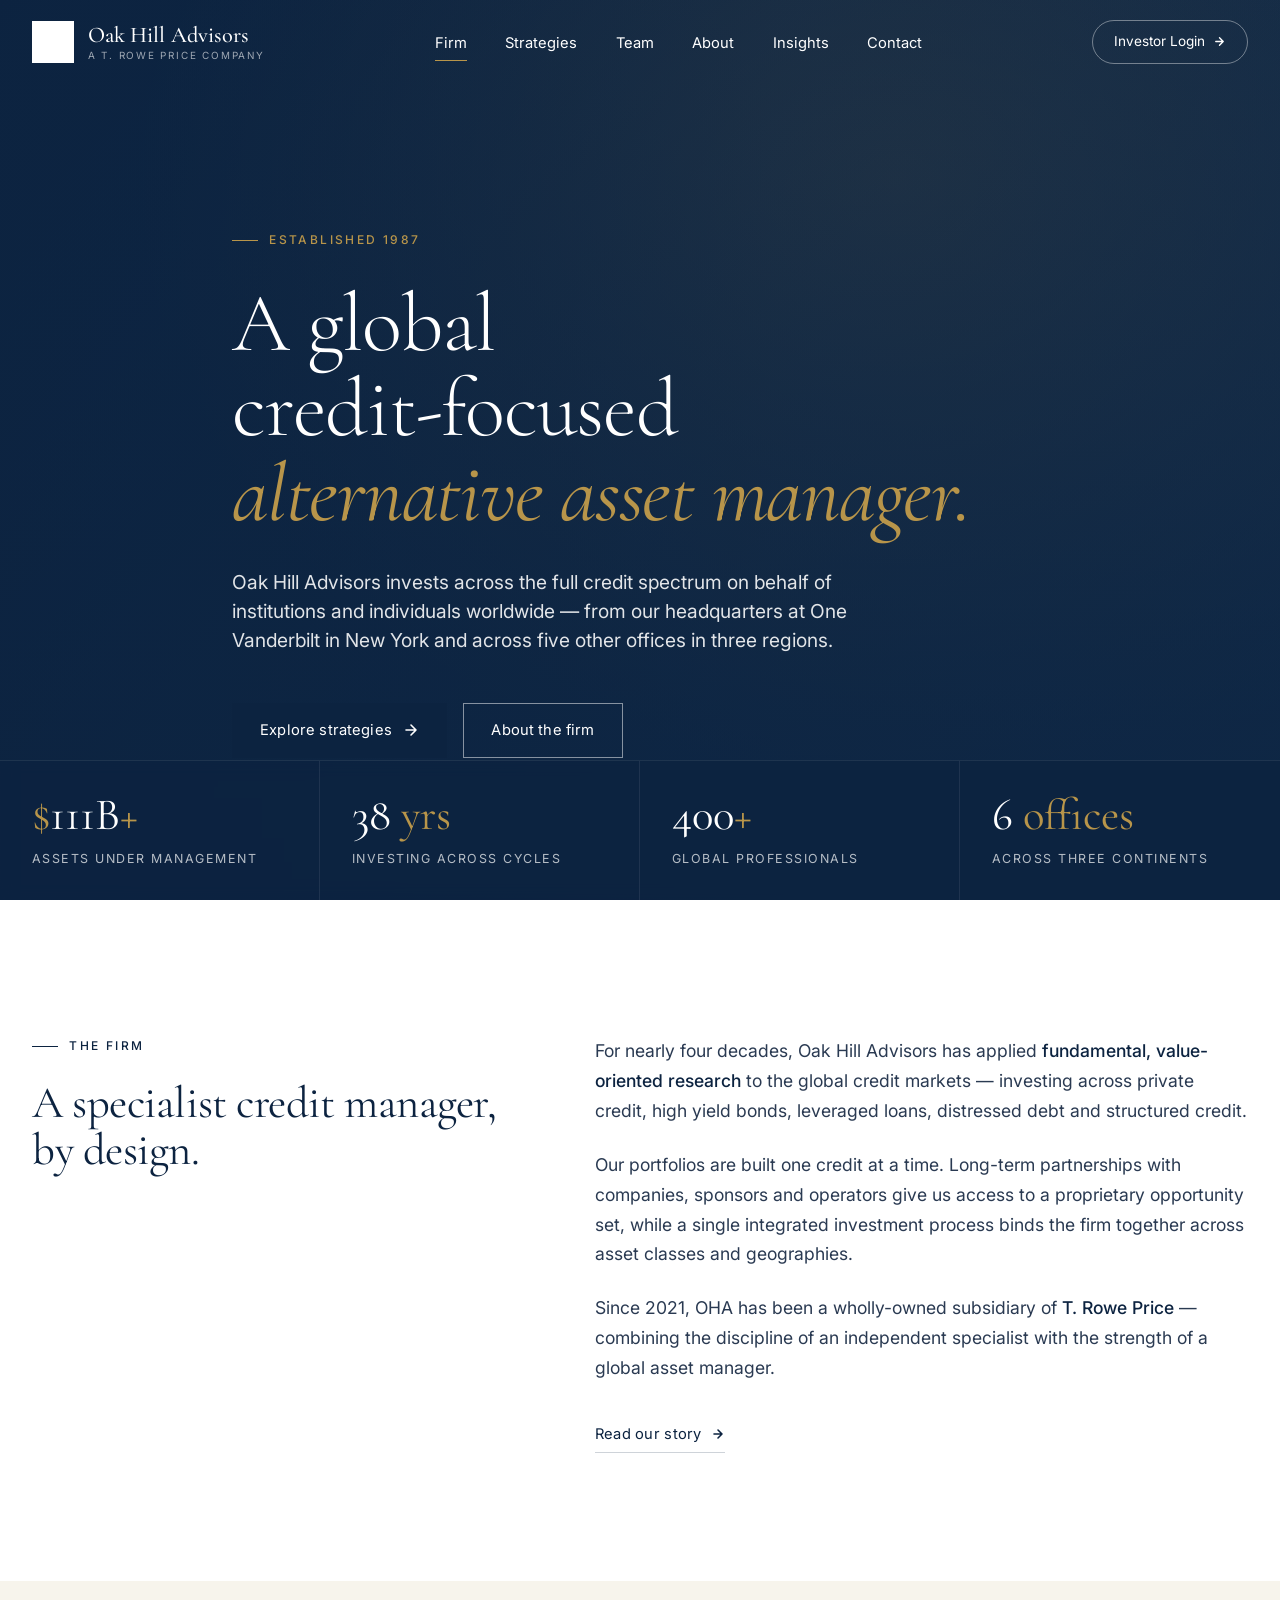
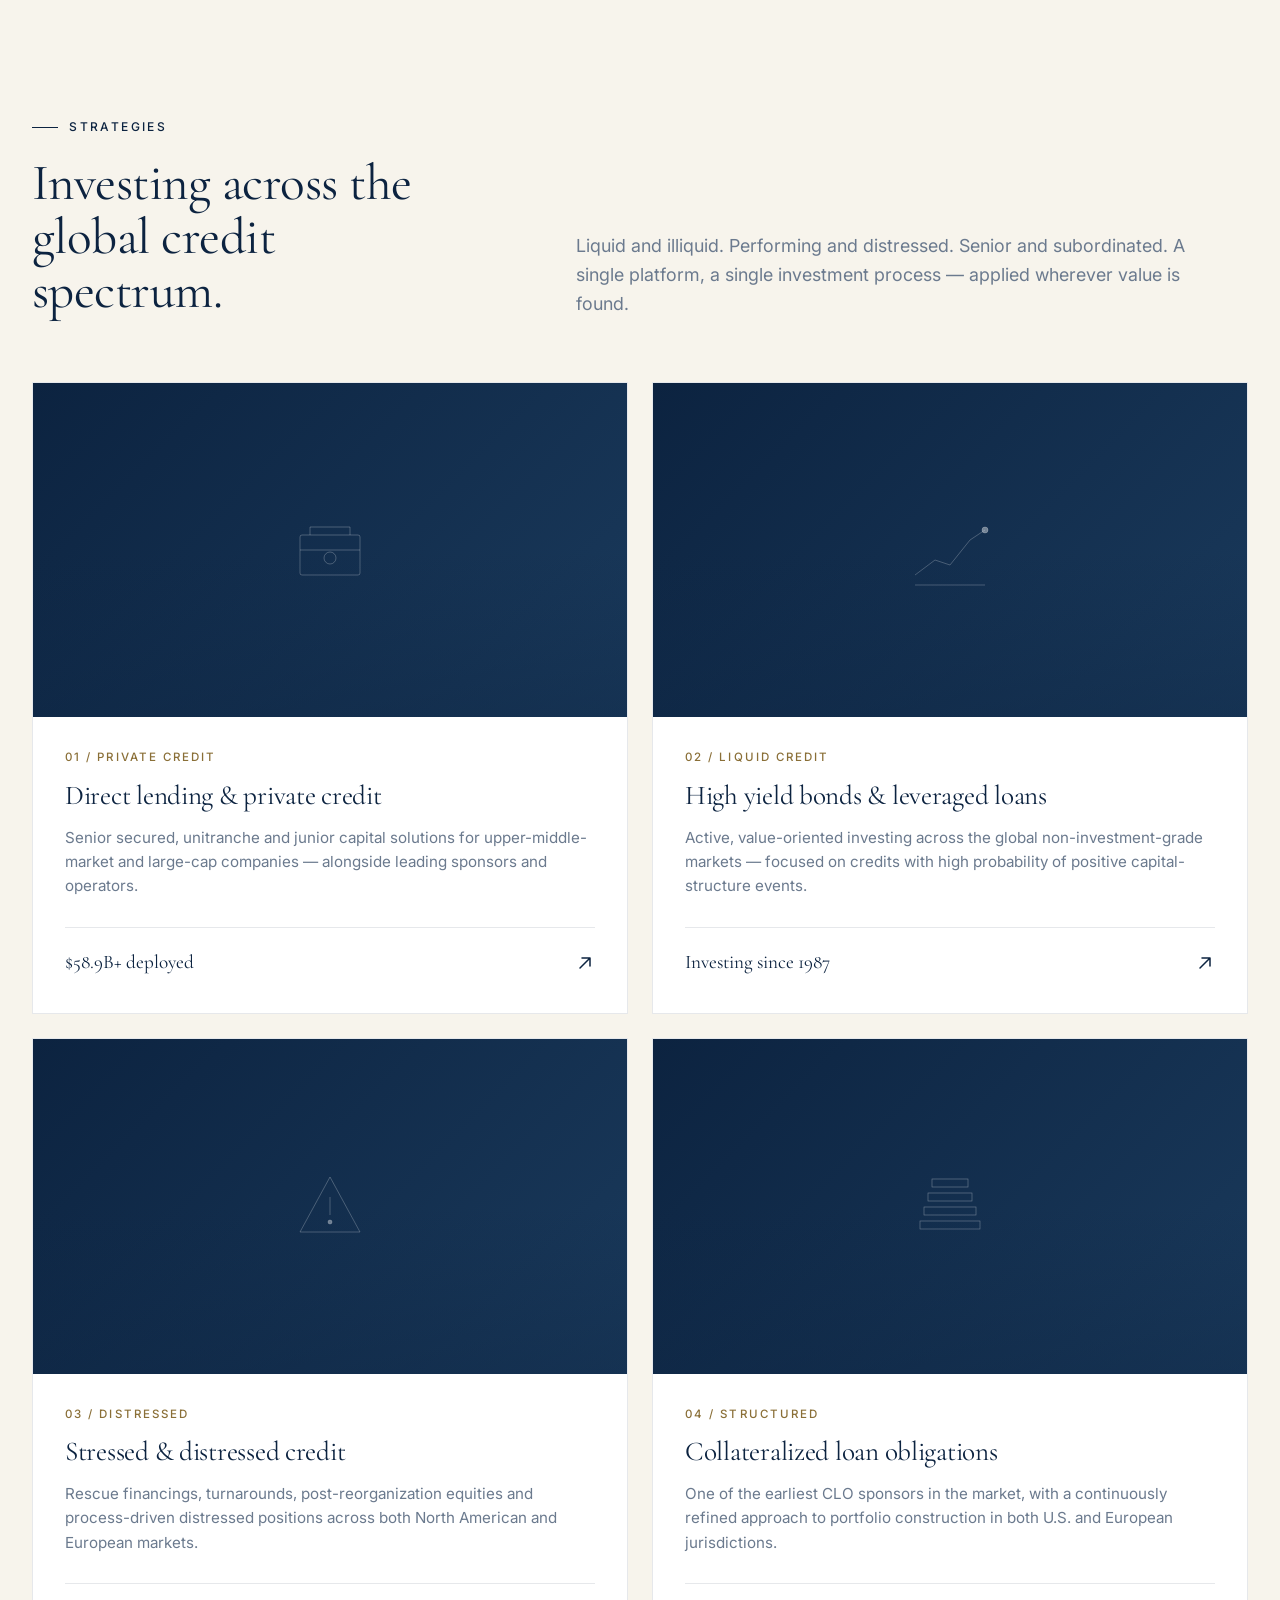
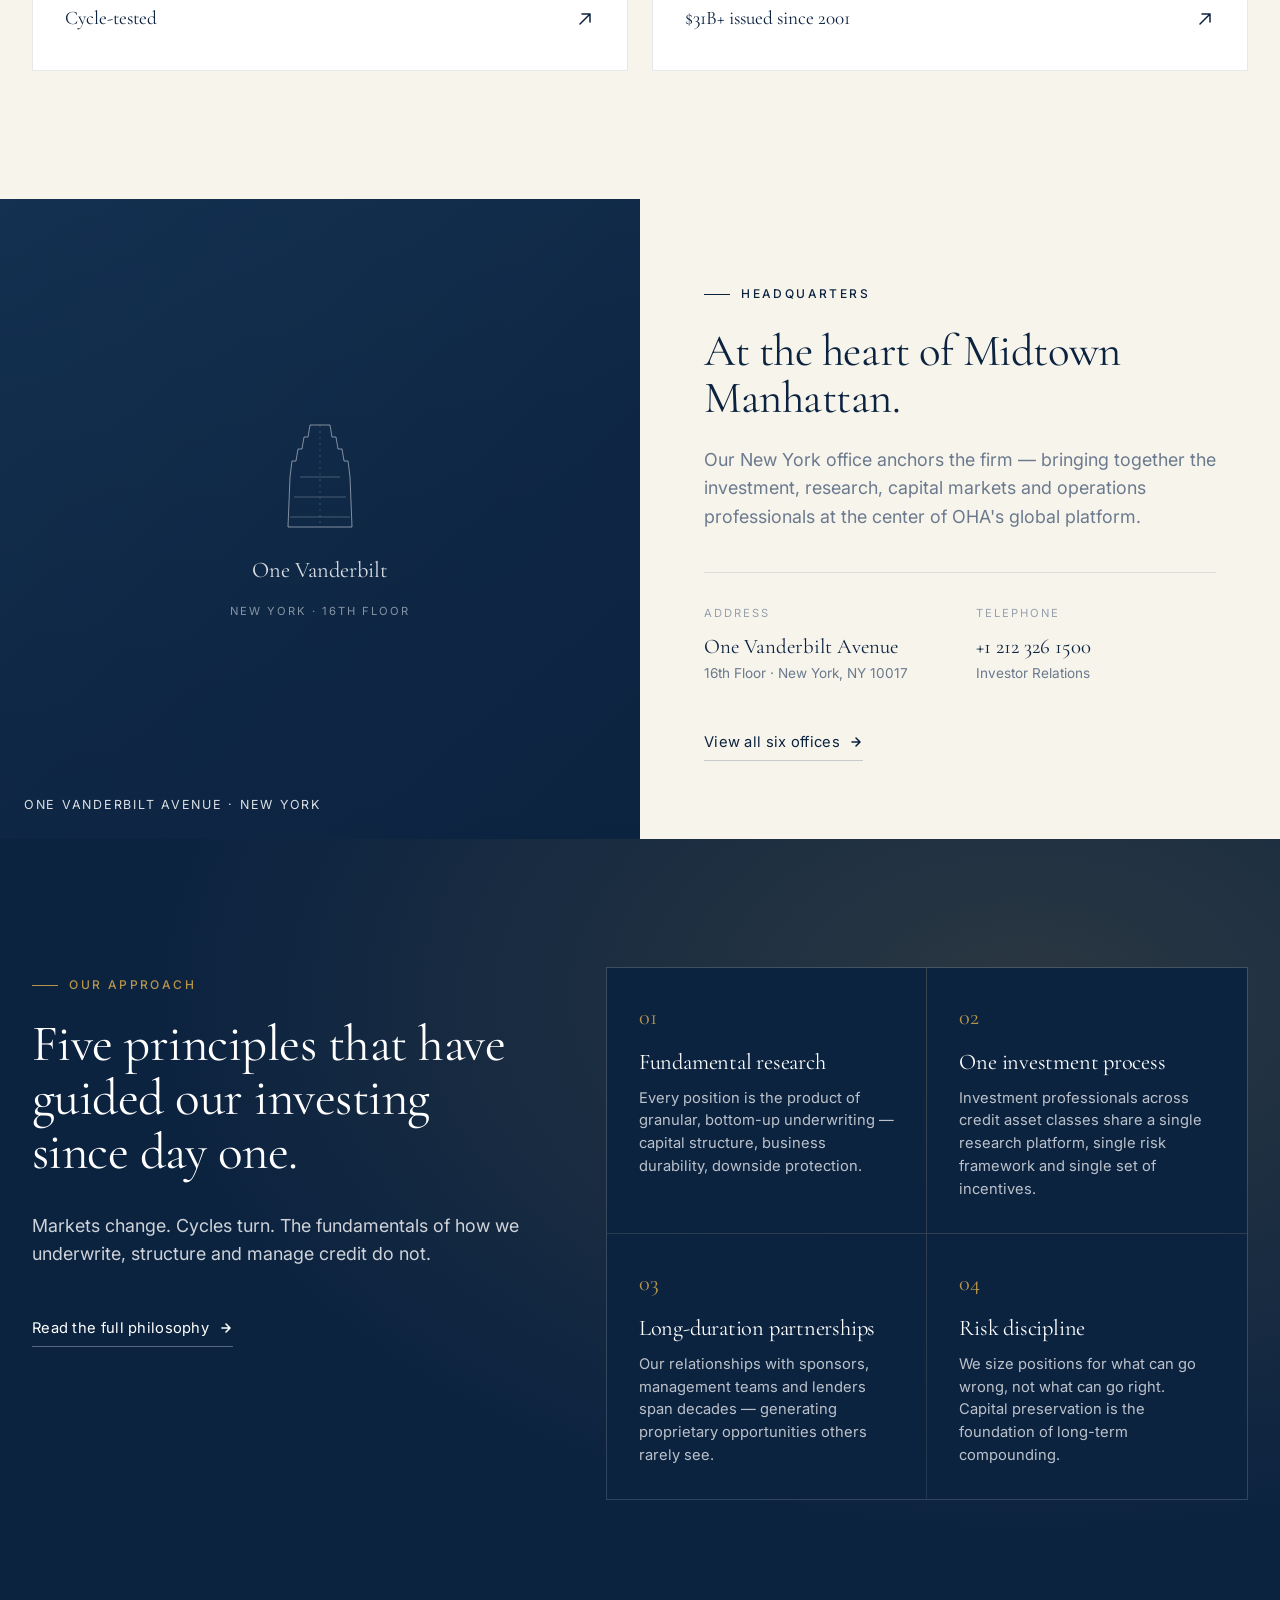
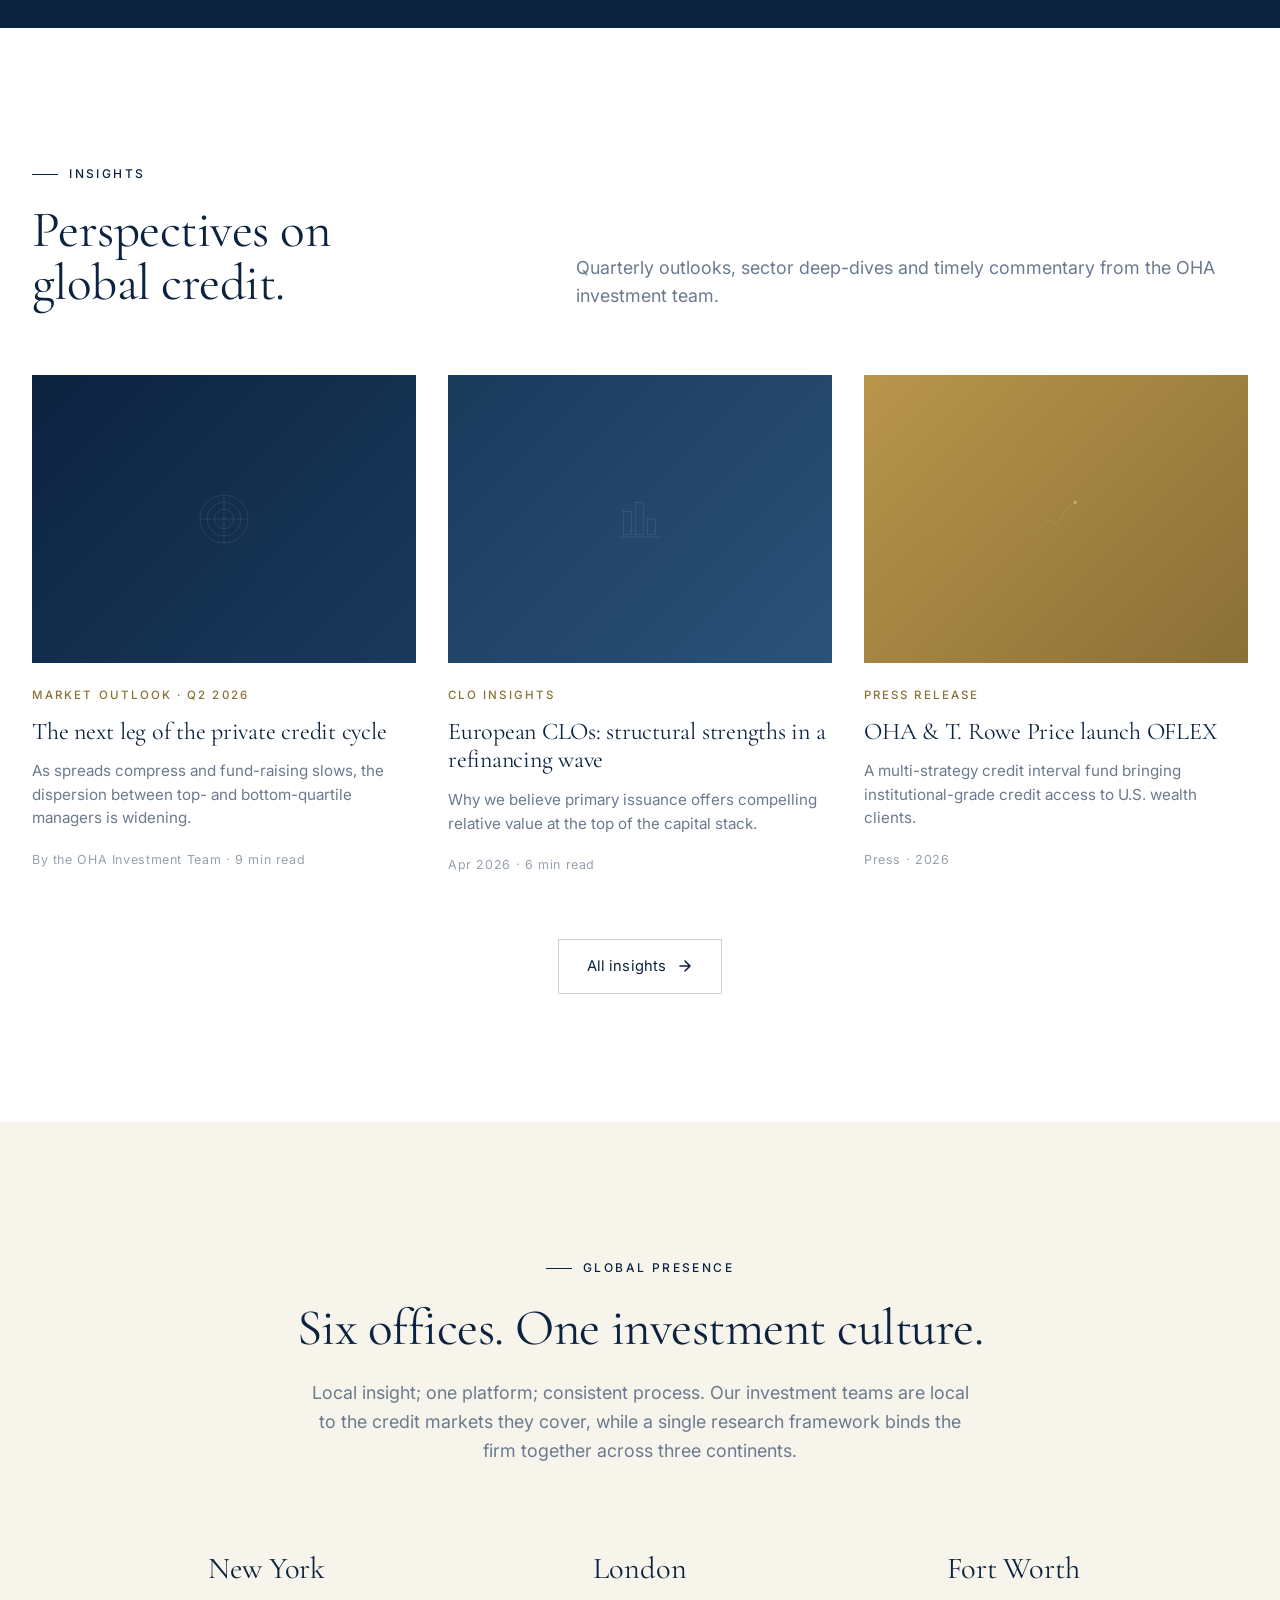
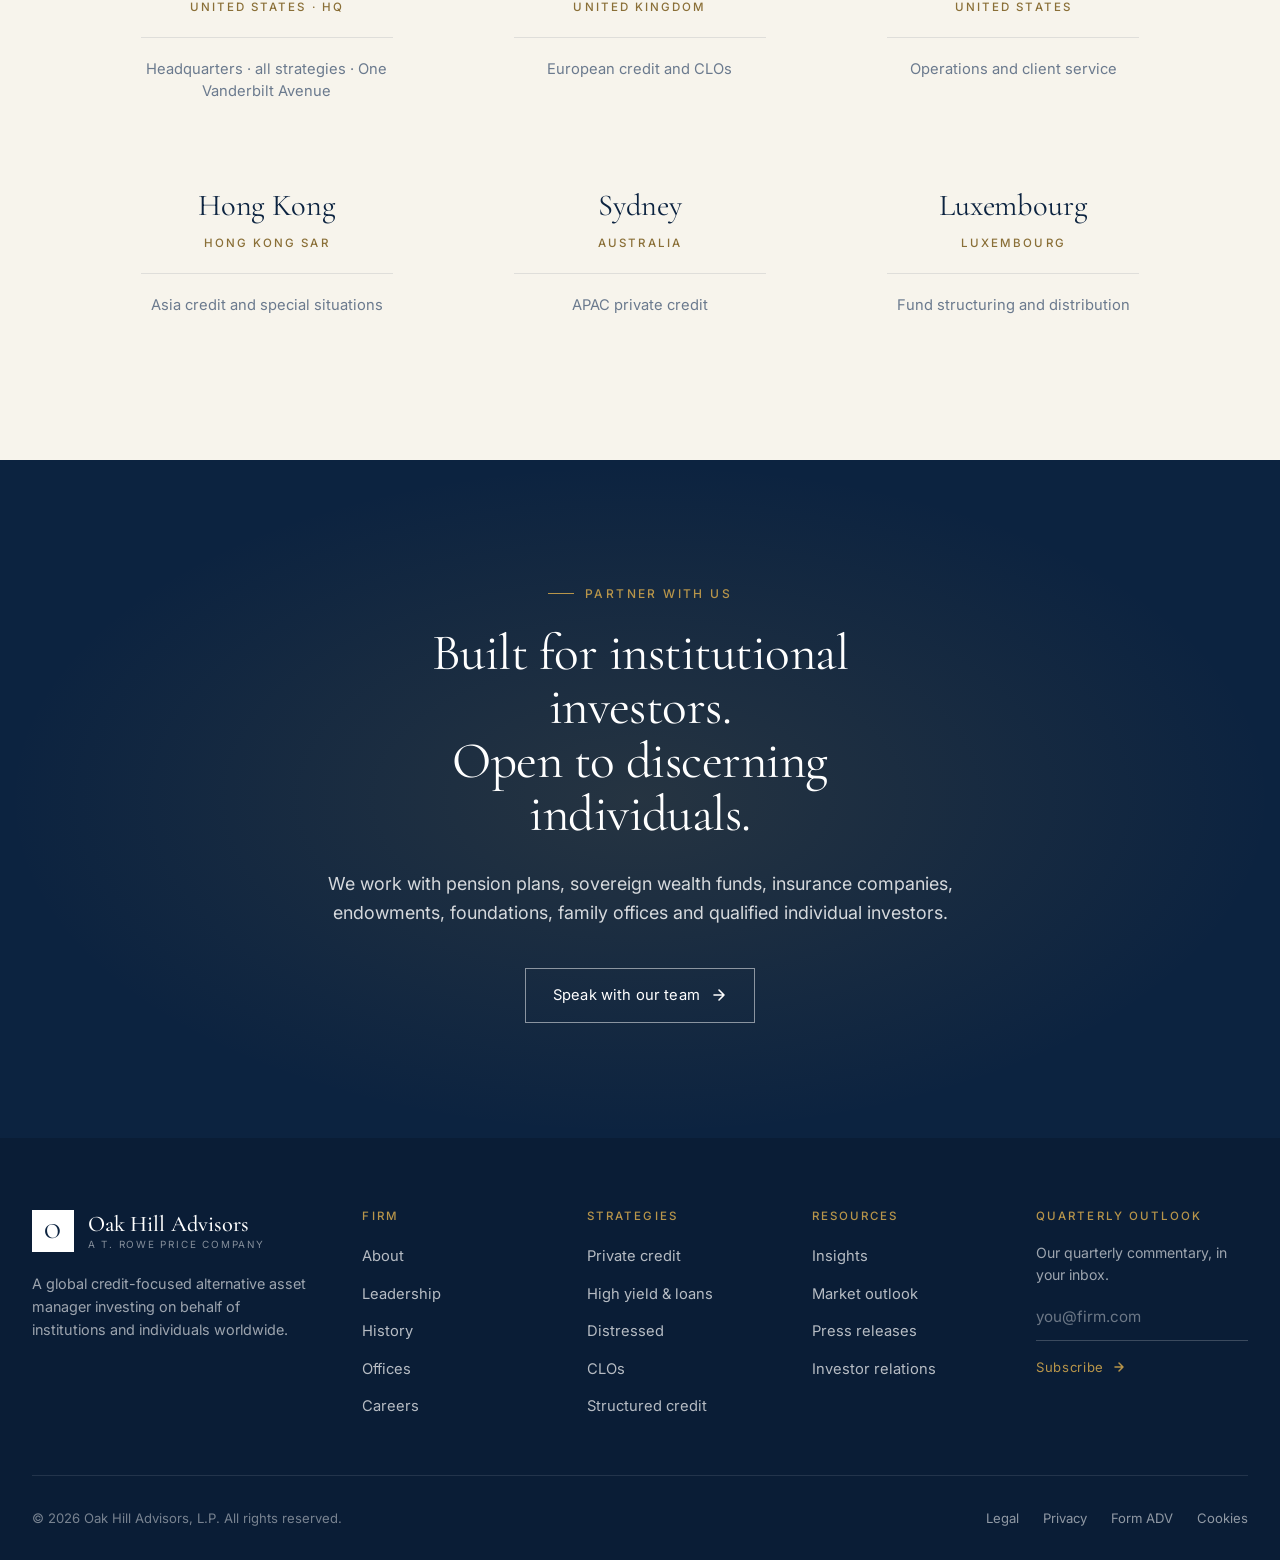
==== commit 5ef4bb02: "Add Investment Team page with search and bio lookup New team.html: directory of OHA's senior investo" ====
--- a/index.html
+++ b/index.html
@@ -35,6 +35,7 @@
       <ul class="nav-links">
         <li><a href="index.html" class="active">Firm</a></li>
         <li><a href="strategies.html">Strategies</a></li>
+        <li><a href="team.html">Team</a></li>
         <li><a href="about.html">About</a></li>
         <li><a href="insights.html">Insights</a></li>
         <li><a href="contact.html">Contact</a></li>
--- a/assets/css/styles.css
+++ b/assets/css/styles.css
@@ -1439,3 +1439,428 @@
   }
   .reveal { opacity: 1; transform: none; }
 }
+
+/* ============================================================
+   Team Page — directory + lookup
+   ============================================================ */
+
+.team-tools {
+  display: grid;
+  grid-template-columns: 1.4fr 1fr;
+  gap: 2rem;
+  align-items: end;
+  margin-bottom: 3rem;
+  padding-bottom: 2rem;
+  border-bottom: 1px solid var(--color-line);
+}
+
+.team-search {
+  position: relative;
+  display: flex;
+  align-items: center;
+}
+
+.team-search svg {
+  position: absolute;
+  left: 0;
+  width: 18px; height: 18px;
+  color: var(--color-text-subtle);
+  pointer-events: none;
+}
+
+.team-search input {
+  width: 100%;
+  padding: 0.9rem 1rem 0.9rem 2rem;
+  background: transparent;
+  border: none;
+  border-bottom: 1px solid var(--color-line-strong);
+  color: var(--color-ink);
+  font-family: var(--font-display);
+  font-size: 1.4rem;
+  font-weight: 400;
+  letter-spacing: -0.01em;
+  transition: border-color 0.2s;
+}
+
+.team-search input::placeholder {
+  color: var(--color-text-subtle);
+  font-style: italic;
+}
+
+.team-search input:focus {
+  outline: none;
+  border-bottom-color: var(--color-navy);
+}
+
+.team-search-clear {
+  position: absolute;
+  right: 0;
+  width: 28px; height: 28px;
+  display: grid; place-items: center;
+  border-radius: 50%;
+  color: var(--color-text-subtle);
+  opacity: 0;
+  transition: opacity 0.2s, background 0.2s, color 0.2s;
+  cursor: pointer;
+}
+
+.team-search-clear.is-visible { opacity: 1; }
+.team-search-clear:hover { background: var(--color-line); color: var(--color-ink); }
+
+.team-count {
+  font-size: 0.78rem;
+  letter-spacing: 0.16em;
+  text-transform: uppercase;
+  color: var(--color-text-subtle);
+  text-align: right;
+  font-weight: 500;
+}
+
+.team-count strong {
+  color: var(--color-navy);
+  font-weight: 500;
+}
+
+.team-filters {
+  display: flex;
+  flex-direction: column;
+  gap: 1rem;
+  margin-bottom: 3rem;
+}
+
+.team-filter-row {
+  display: flex;
+  align-items: center;
+  gap: 1rem;
+  flex-wrap: wrap;
+}
+
+.team-filter-row .label {
+  font-size: 0.7rem;
+  letter-spacing: 0.18em;
+  text-transform: uppercase;
+  color: var(--color-text-subtle);
+  font-weight: 500;
+  min-width: 70px;
+}
+
+.team-chip {
+  padding: 0.45rem 1rem;
+  border: 1px solid var(--color-line);
+  border-radius: 999px;
+  font-size: 0.84rem;
+  color: var(--color-text-muted);
+  transition: all 0.2s;
+  background: transparent;
+  cursor: pointer;
+}
+
+.team-chip:hover { color: var(--color-ink); border-color: var(--color-text-muted); }
+
+.team-chip.active {
+  background: var(--color-navy);
+  border-color: var(--color-navy);
+  color: #fff;
+}
+
+.team-chip .count {
+  margin-left: 0.5rem;
+  font-size: 0.72rem;
+  color: var(--color-text-subtle);
+}
+.team-chip.active .count { color: rgba(255,255,255,0.6); }
+
+/* Team grid */
+.team-grid {
+  display: grid;
+  grid-template-columns: repeat(4, 1fr);
+  gap: 2.5rem 2rem;
+}
+
+.team-member {
+  cursor: pointer;
+  text-align: left;
+  background: transparent;
+  border: none;
+  width: 100%;
+  padding: 0;
+  font-family: inherit;
+  color: inherit;
+  transition: opacity 0.3s;
+}
+
+.team-member.is-hidden { display: none; }
+.team-member.is-dimmed { opacity: 0.25; }
+
+.team-member-photo {
+  aspect-ratio: 3/4;
+  background: linear-gradient(160deg, var(--color-navy) 0%, var(--color-navy-light) 100%);
+  margin-bottom: 1.25rem;
+  position: relative;
+  overflow: hidden;
+  transition: transform 0.4s var(--ease-out);
+}
+
+.team-member:hover .team-member-photo { transform: translateY(-3px); }
+
+.team-member-photo img {
+  width: 100%; height: 100%;
+  object-fit: cover;
+  transition: transform 0.6s var(--ease-out);
+}
+
+.team-member:hover .team-member-photo img { transform: scale(1.04); }
+
+.team-member-photo::after {
+  content: '';
+  position: absolute;
+  inset: 0;
+  background: linear-gradient(180deg, transparent 55%, rgba(12, 35, 64, 0.55) 100%);
+}
+
+.team-member-photo .initials {
+  position: absolute;
+  inset: 0;
+  display: grid;
+  place-items: center;
+  font-family: var(--font-display);
+  font-size: 3.5rem;
+  color: rgba(255, 255, 255, 0.55);
+  font-weight: 400;
+}
+
+.team-member-office {
+  position: absolute;
+  bottom: 0.75rem;
+  left: 1rem;
+  right: 1rem;
+  z-index: 2;
+  font-size: 0.68rem;
+  letter-spacing: 0.16em;
+  text-transform: uppercase;
+  color: rgba(255, 255, 255, 0.92);
+  font-weight: 500;
+}
+
+.team-member h4 {
+  font-family: var(--font-display);
+  font-size: 1.3rem;
+  color: var(--color-ink);
+  font-weight: 400;
+  letter-spacing: -0.005em;
+  line-height: 1.2;
+}
+
+.team-member .role {
+  margin-top: 0.4rem;
+  font-size: 0.88rem;
+  color: var(--color-text-muted);
+  line-height: 1.4;
+}
+
+/* No-results state */
+.team-empty {
+  display: none;
+  text-align: center;
+  padding: 5rem 2rem;
+  border: 1px dashed var(--color-line);
+  background: var(--color-bg-alt);
+}
+
+.team-empty.is-visible { display: block; }
+
+.team-empty h3 {
+  font-family: var(--font-display);
+  font-size: 1.6rem;
+  color: var(--color-ink);
+  margin-bottom: 0.6rem;
+}
+
+.team-empty p { color: var(--color-text-muted); }
+
+/* Bio modal */
+.bio-modal {
+  position: fixed;
+  inset: 0;
+  z-index: 200;
+  background: rgba(12, 35, 64, 0.55);
+  backdrop-filter: blur(6px);
+  -webkit-backdrop-filter: blur(6px);
+  display: none;
+  align-items: flex-start;
+  justify-content: center;
+  padding: 4rem 1.5rem;
+  overflow-y: auto;
+  opacity: 0;
+  transition: opacity 0.25s var(--ease-out);
+}
+
+.bio-modal.is-open { display: flex; opacity: 1; }
+
+.bio-modal-panel {
+  background: #fff;
+  width: 100%;
+  max-width: 920px;
+  position: relative;
+  transform: translateY(20px);
+  transition: transform 0.4s var(--ease-out);
+  margin: auto 0;
+}
+
+.bio-modal.is-open .bio-modal-panel { transform: none; }
+
+.bio-modal-close {
+  position: absolute;
+  top: 1.25rem;
+  right: 1.25rem;
+  width: 40px; height: 40px;
+  border-radius: 50%;
+  display: grid; place-items: center;
+  background: rgba(255, 255, 255, 0.85);
+  color: var(--color-ink);
+  z-index: 3;
+  transition: background 0.2s;
+}
+
+.bio-modal-close:hover { background: #fff; }
+
+.bio-modal-grid {
+  display: grid;
+  grid-template-columns: 1fr 1.5fr;
+}
+
+.bio-modal-photo {
+  background: linear-gradient(160deg, var(--color-navy) 0%, var(--color-navy-light) 100%);
+  position: relative;
+  min-height: 480px;
+  overflow: hidden;
+}
+
+.bio-modal-photo img {
+  width: 100%; height: 100%;
+  object-fit: cover;
+}
+
+.bio-modal-photo .initials {
+  position: absolute;
+  inset: 0;
+  display: grid;
+  place-items: center;
+  font-family: var(--font-display);
+  font-size: 6rem;
+  color: rgba(255, 255, 255, 0.5);
+}
+
+.bio-modal-body {
+  padding: 3rem;
+  overflow-y: auto;
+}
+
+.bio-modal-eyebrow {
+  font-size: 0.7rem;
+  letter-spacing: 0.2em;
+  text-transform: uppercase;
+  color: var(--color-accent-deep);
+  font-weight: 500;
+  margin-bottom: 1rem;
+}
+
+.bio-modal-body h2 {
+  font-family: var(--font-display);
+  font-size: 2.2rem;
+  color: var(--color-ink);
+  font-weight: 400;
+  letter-spacing: -0.01em;
+}
+
+.bio-modal-role {
+  margin-top: 0.6rem;
+  font-size: 1rem;
+  color: var(--color-text-muted);
+  line-height: 1.4;
+}
+
+.bio-modal-meta {
+  margin-top: 1.5rem;
+  padding-top: 1.5rem;
+  border-top: 1px solid var(--color-line);
+  display: flex;
+  flex-wrap: wrap;
+  gap: 1rem 2rem;
+  font-size: 0.82rem;
+  color: var(--color-text-muted);
+}
+
+.bio-modal-meta dt {
+  font-size: 0.68rem;
+  letter-spacing: 0.16em;
+  text-transform: uppercase;
+  color: var(--color-text-subtle);
+  margin-bottom: 0.25rem;
+  font-weight: 500;
+}
+
+.bio-modal-meta dd {
+  color: var(--color-ink);
+  font-size: 0.92rem;
+}
+
+.bio-modal-meta > div { min-width: 140px; }
+
+.bio-modal-bio {
+  margin-top: 2rem;
+  font-size: 1.02rem;
+  line-height: 1.65;
+  color: var(--color-text);
+}
+
+.bio-modal-bio p + p { margin-top: 1.1rem; }
+
+.bio-modal-section {
+  margin-top: 2rem;
+  padding-top: 1.5rem;
+  border-top: 1px solid var(--color-line);
+}
+
+.bio-modal-section h5 {
+  font-size: 0.7rem;
+  letter-spacing: 0.16em;
+  text-transform: uppercase;
+  color: var(--color-text-subtle);
+  font-weight: 500;
+  margin-bottom: 0.8rem;
+}
+
+.bio-modal-section p,
+.bio-modal-section li {
+  font-size: 0.94rem;
+  color: var(--color-text);
+  line-height: 1.55;
+}
+
+.bio-modal-section ul { display: flex; flex-direction: column; gap: 0.4rem; }
+
+body.has-modal { overflow: hidden; }
+
+@media (max-width: 1080px) {
+  .team-grid { grid-template-columns: repeat(3, 1fr); }
+}
+
+@media (max-width: 980px) {
+  .team-tools { grid-template-columns: 1fr; gap: 1.25rem; }
+  .team-count { text-align: left; }
+  .team-grid { grid-template-columns: repeat(2, 1fr); gap: 2rem 1.25rem; }
+
+  .bio-modal { padding: 1.5rem; align-items: flex-start; }
+  .bio-modal-grid { grid-template-columns: 1fr; }
+  .bio-modal-photo { min-height: 320px; aspect-ratio: 4/3; }
+  .bio-modal-body { padding: 2rem; }
+}
+
+@media (max-width: 540px) {
+  .team-grid { grid-template-columns: 1fr; gap: 2rem; }
+  .team-search input { font-size: 1.1rem; }
+  .bio-modal-body { padding: 1.5rem; }
+  .bio-modal-body h2 { font-size: 1.6rem; }
+  .team-filter-row .label { min-width: auto; }
+}
